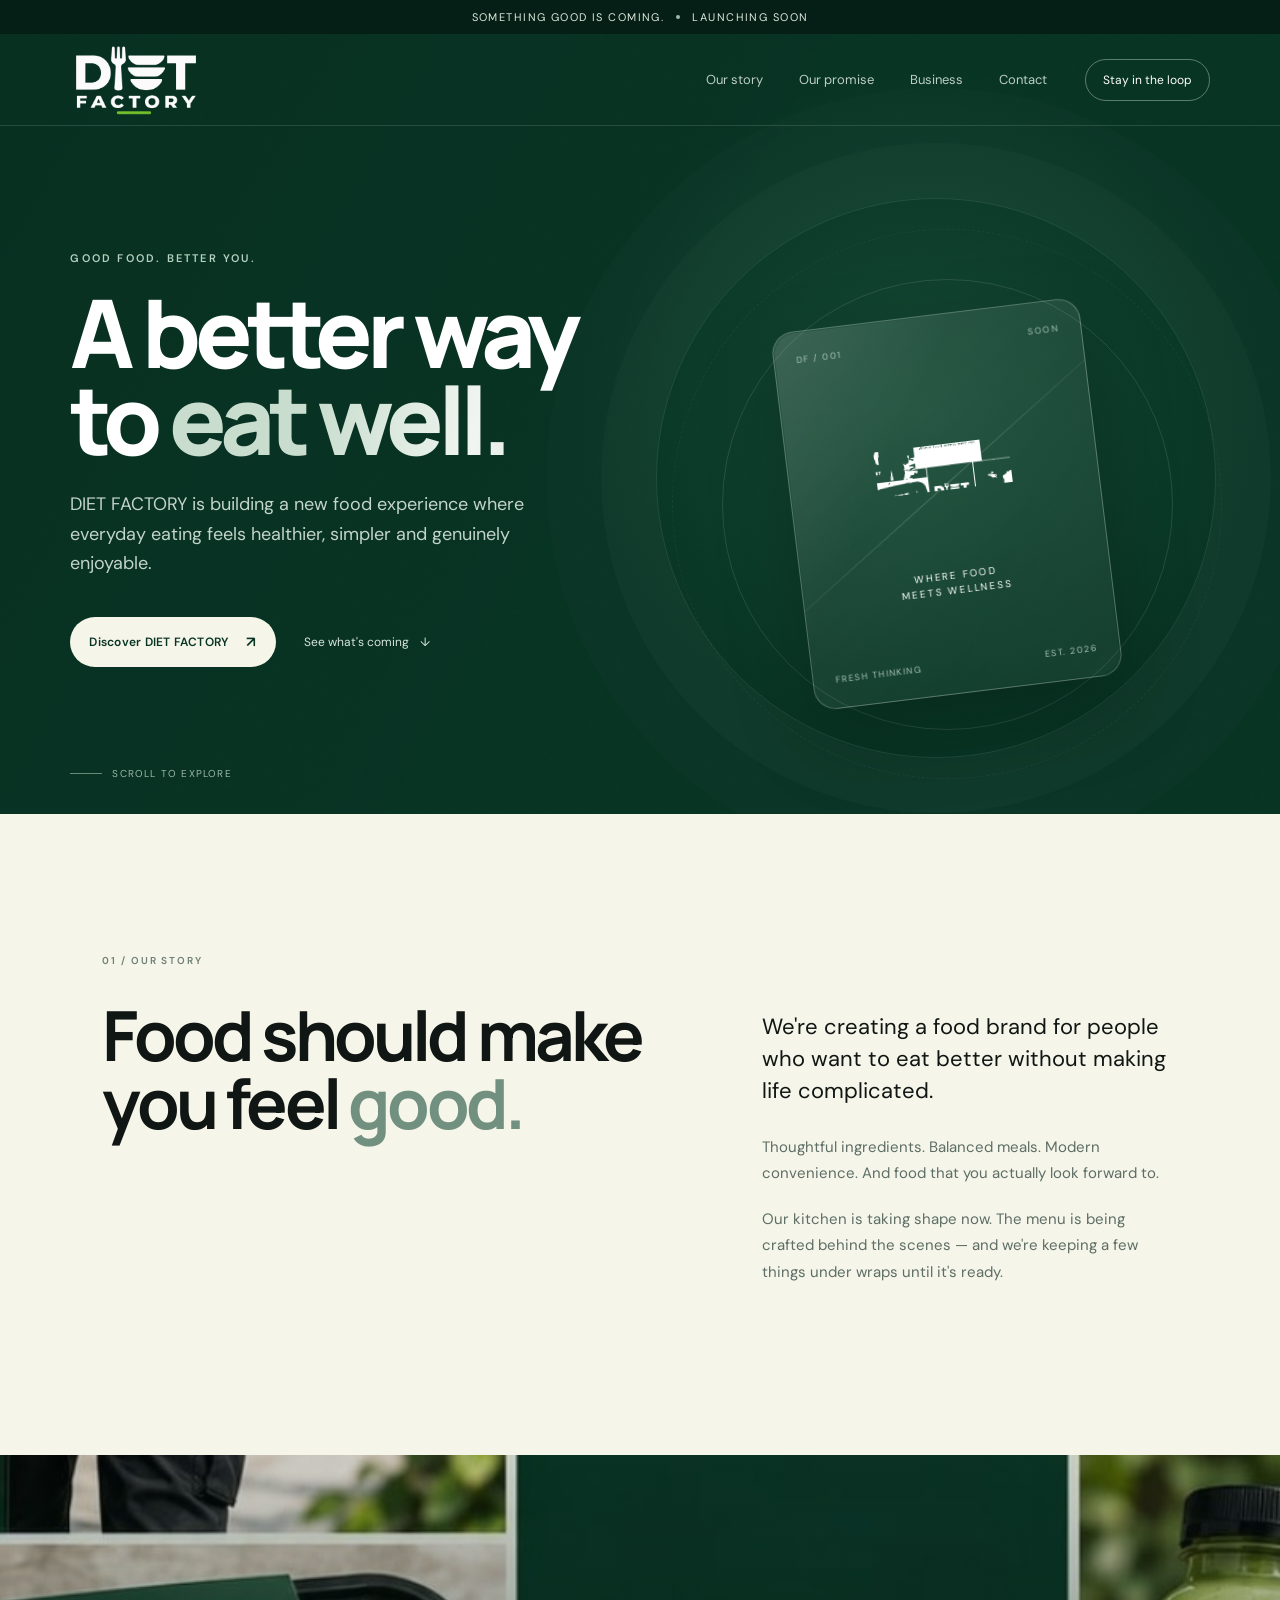
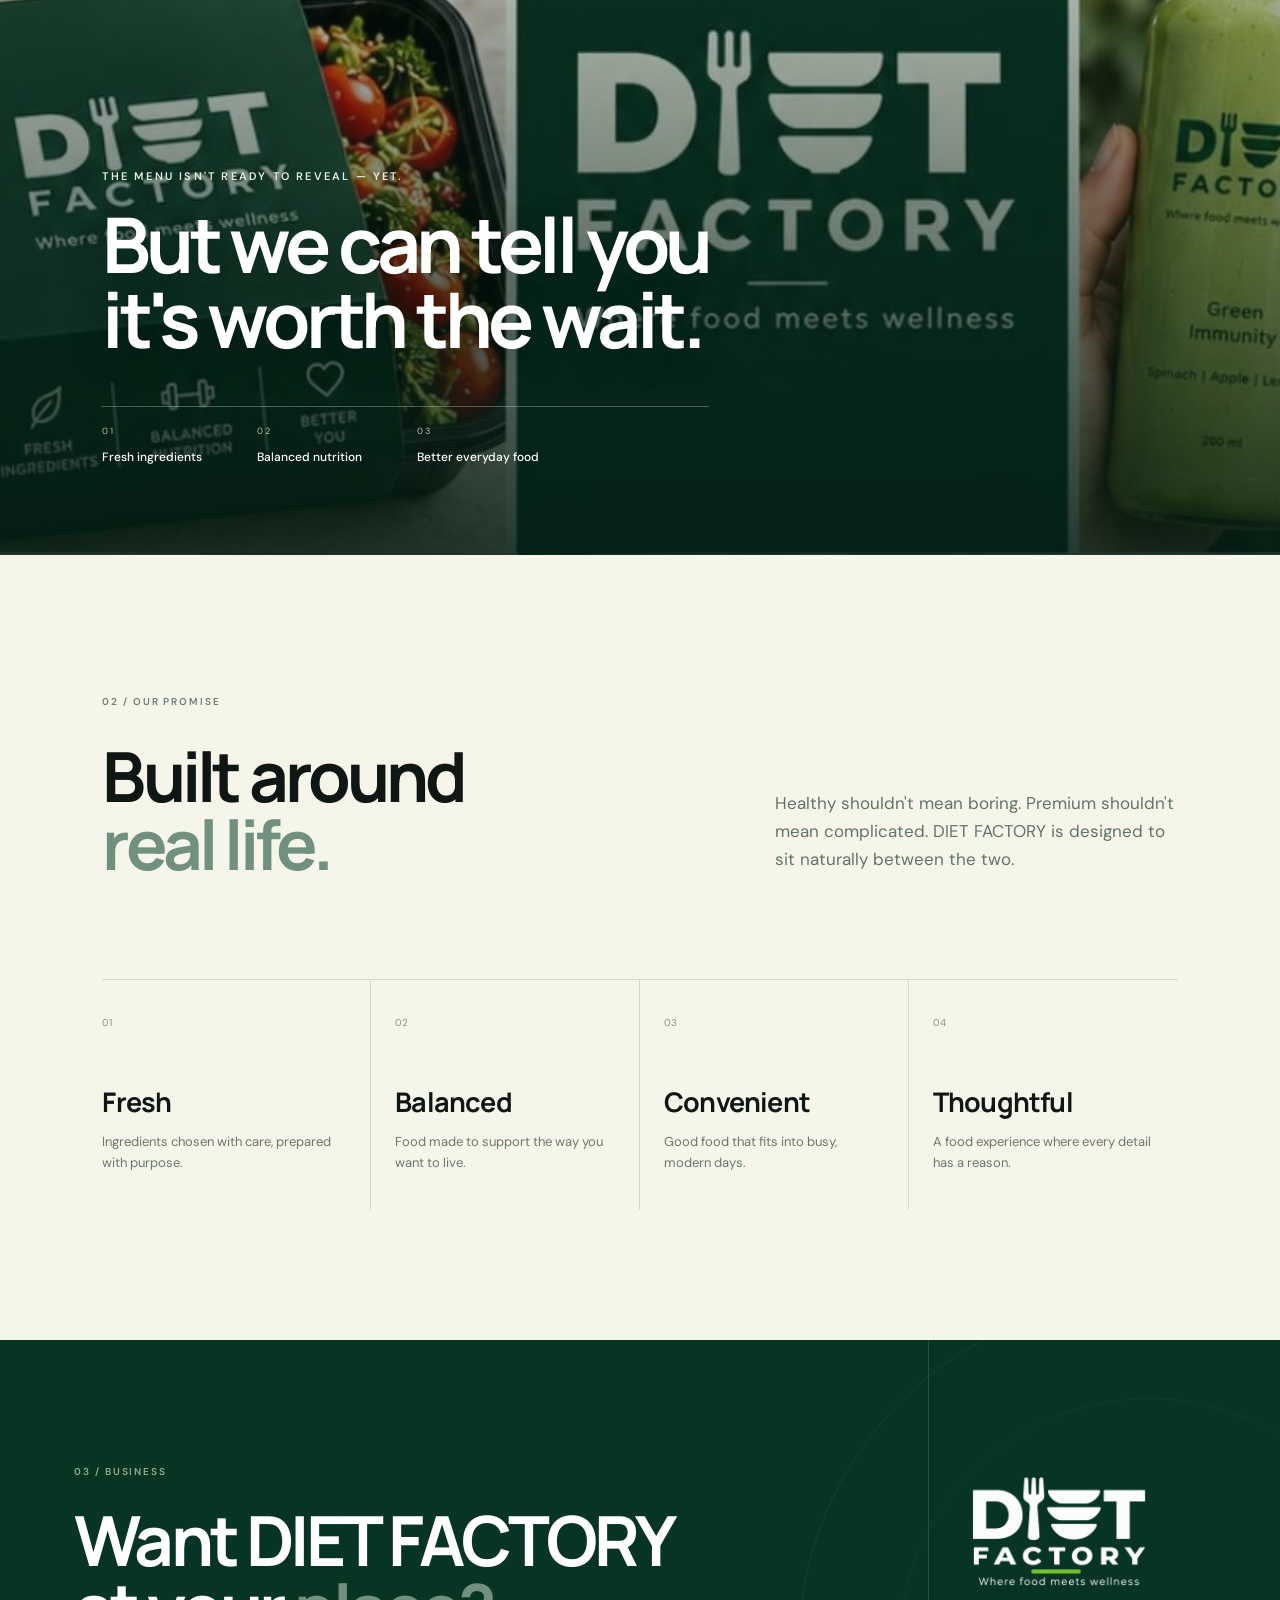
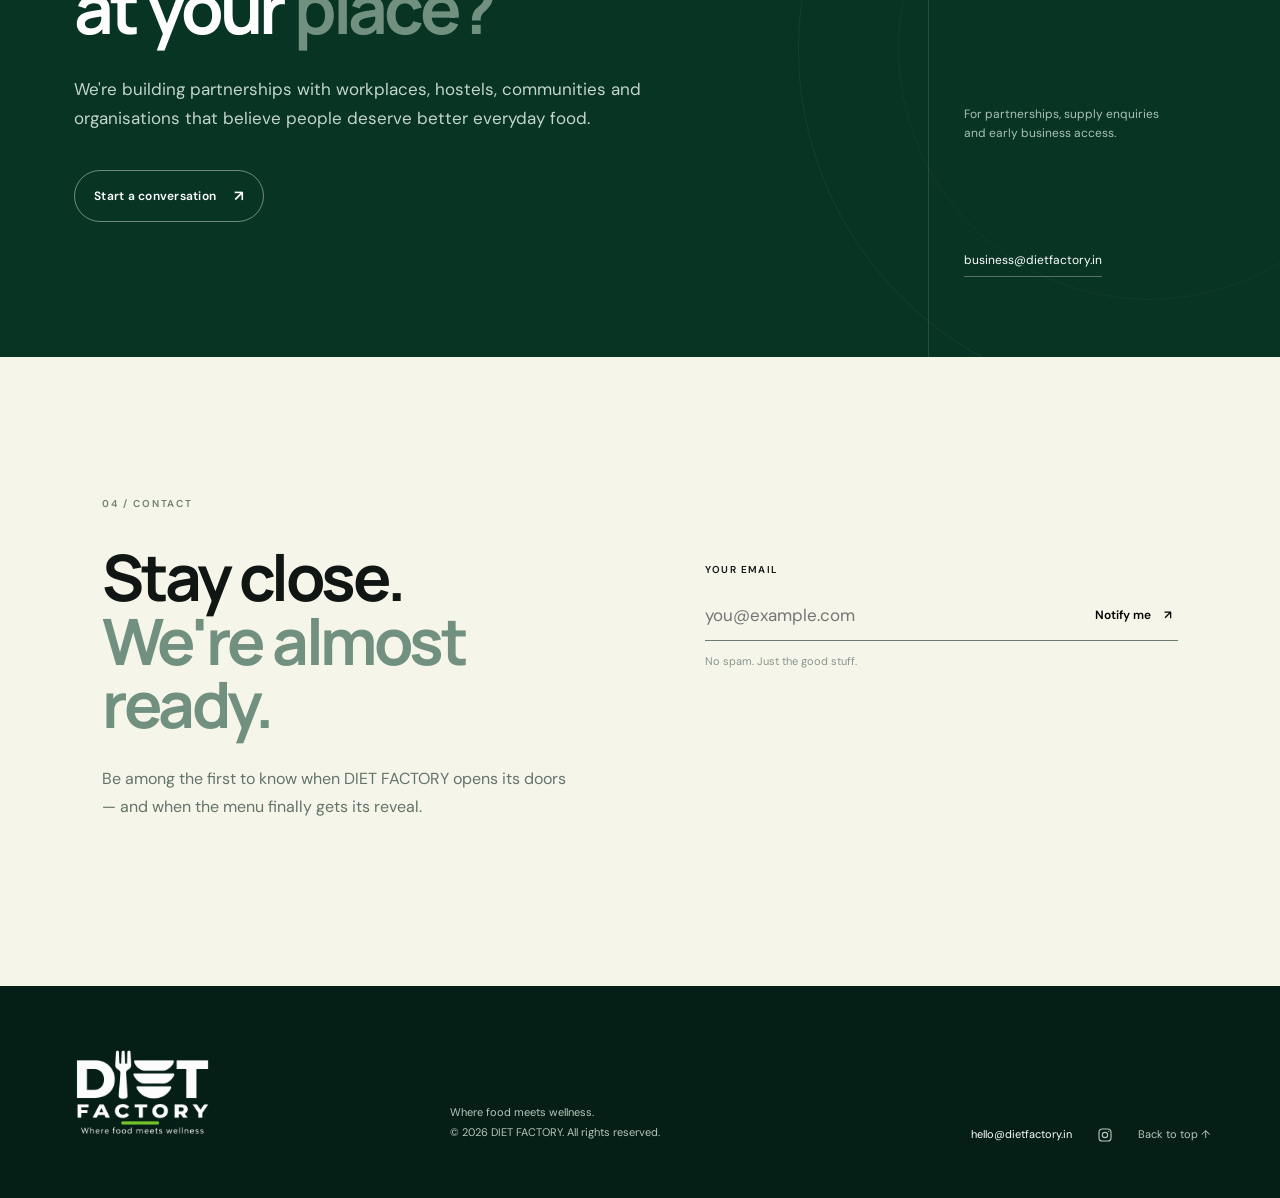
==== index.html @ 0f7ae081 "google form" ====
<!doctype html>
<html lang="en">
<head>
  <meta charset="utf-8">
  <meta name="viewport" content="width=device-width, initial-scale=1">
  <meta name="theme-color" content="#083424">
  <meta name="description" content="DIET FACTORY — Where food meets wellness. A new way to eat well is coming soon.">
  <meta property="og:title" content="DIET FACTORY — Where food meets wellness">
  <meta property="og:description" content="A new way to eat well is coming soon.">
  <meta property="og:type" content="website">
  <meta property="og:image" content="assets/food-editorial.jpg">
  <title>DIET FACTORY — Where food meets wellness</title>
  <link rel="icon" href="assets/favicon.png">
  <link rel="preconnect" href="https://fonts.googleapis.com">
  <link rel="preconnect" href="https://fonts.gstatic.com" crossorigin>
  <link href="https://fonts.googleapis.com/css2?family=DM+Sans:wght@400;500;600&family=Manrope:wght@500;600;700;800&display=swap" rel="stylesheet">
  <link rel="stylesheet" href="style.css">
</head>
<body>
  <div class="announcement">
    <span>Something good is coming.</span>
    <span class="dot"></span>
    <span>Launching soon</span>
  </div>

  <header class="nav">
    <a class="brand" href="#top" aria-label="DIET FACTORY home">
      <img src="assets/logo_without_bg_no_tagline.png" alt="DIET FACTORY">
    </a>
    <nav>
      <a href="#story">Our story</a>
      <a href="#promise">Our promise</a>
      <a href="#business">Business</a>
      <a href="#contact">Contact</a>
    </nav>
    <a class="nav-cta" href="#contact">Stay in the loop</a>
    <button class="menu" aria-label="Open menu"><span></span><span></span></button>
  </header>

  <main id="top">
    <section class="hero">
      <div class="hero-glow"></div>
      <div class="hero-copy">
        <p class="eyebrow">GOOD FOOD. BETTER YOU.</p>
        <h1>A better way<br>to <em>eat well.</em></h1>
        <p class="hero-lead">
          DIET FACTORY is building a new food experience where everyday eating
          feels healthier, simpler and genuinely enjoyable.
        </p>
        <div class="hero-actions">
          <a class="button button-light" href="#story">Discover DIET FACTORY <span>↗</span></a>
          <a class="text-link" href="#coming">See what's coming <span>↓</span></a>
        </div>
      </div>

      <div class="hero-orbit" aria-hidden="true">
        <div class="orbit-ring ring-one"></div>
        <div class="orbit-ring ring-two"></div>
        <div class="hero-card">
          <div class="card-top">
            <span>DF / 001</span>
            <span>SOON</span>
          </div>
          <div class="card-center">
            <img src="assets/icon-white.png" alt="">
            <p>WHERE FOOD<br>MEETS WELLNESS</p>
          </div>
          <div class="card-bottom">
            <span>Fresh thinking</span>
            <span>Est. 2026</span>
          </div>
        </div>
      </div>

      <div class="scroll-cue"><span></span> Scroll to explore</div>
    </section>

    <section class="statement" id="story">
      <div class="section-label">01 / OUR STORY</div>
      <div class="statement-grid">
        <h2>Food should make<br>you feel <span>good.</span></h2>
        <div class="statement-body">
          <p class="big">We're creating a food brand for people who want to eat better without making life complicated.</p>
          <p>Thoughtful ingredients. Balanced meals. Modern convenience. And food that you actually look forward to.</p>
          <p>Our kitchen is taking shape now. The menu is being crafted behind the scenes — and we're keeping a few things under wraps until it's ready.</p>
        </div>
      </div>
    </section>

    <section class="image-break" id="coming">
      <div class="image-overlay"></div>
      <div class="image-content">
        <p class="eyebrow">THE MENU ISN'T READY TO REVEAL — YET.</p>
        <h2>But we can tell you<br>it's worth the wait.</h2>
        <div class="teaser-row">
          <div><span>01</span><b>Fresh ingredients</b></div>
          <div><span>02</span><b>Balanced nutrition</b></div>
          <div><span>03</span><b>Better everyday food</b></div>
        </div>
      </div>
    </section>

    <section class="promise" id="promise">
      <div class="section-label">02 / OUR PROMISE</div>
      <div class="promise-head">
        <h2>Built around<br><span>real life.</span></h2>
        <p>Healthy shouldn't mean boring. Premium shouldn't mean complicated. DIET FACTORY is designed to sit naturally between the two.</p>
      </div>
      <div class="principles">
        <article><span>01</span><h3>Fresh</h3><p>Ingredients chosen with care, prepared with purpose.</p></article>
        <article><span>02</span><h3>Balanced</h3><p>Food made to support the way you want to live.</p></article>
        <article><span>03</span><h3>Convenient</h3><p>Good food that fits into busy, modern days.</p></article>
        <article><span>04</span><h3>Thoughtful</h3><p>A food experience where every detail has a reason.</p></article>
      </div>
    </section>

    <section class="business" id="business">
      <div class="business-panel">
        <div class="section-label">03 / BUSINESS</div>
        <h2>Want DIET FACTORY<br>at your <span>place?</span></h2>
        <p>We're building partnerships with workplaces, hostels, communities and organisations that believe people deserve better everyday food.</p>
        <a class="button button-outline" href="#contact">Start a conversation <span>↗</span></a>
      </div>
      <div class="business-side">
        <div class="mini-logo"><img src="assets/logo_without_bg.png" alt=""></div>
        <p>For partnerships, supply enquiries and early business access.</p>
        <a href="mailto:business@dietfactory.in">business@dietfactory.in</a>
      </div>
    </section>

    <section class="contact" id="contact">
      <div class="section-label">04 / CONTACT</div>
      <div class="contact-grid">
        <div>
          <h2>Stay close.<br><span>We're almost ready.</span></h2>
          <p>Be among the first to know when DIET FACTORY opens its doors — and when the menu finally gets its reveal.</p>
        </div>
        <form action="https://docs.google.com/forms/d/e/1FAIpQLScqzjnm4h6labfDkpJNOy49bYv72Jk93PDSDZvoWCPJIKFCkQ/formResponse" method="post" target="google-form-response" onsubmit="return signup(event)">
          <label for="email">Your email</label>
          <div class="input-row">
            <input id="email" type="email" placeholder="you@example.com" required>
            <button type="submit">Notify me <span>↗</span></button>
          </div>
          <input type="hidden" id="google-email" name="entry.1045781291">
          <small id="form-note">No spam. Just the good stuff.</small>
        </form>
        <iframe name="google-form-response" title="Google Form submission" hidden></iframe>
      </div>
    </section>
  </main>

  <footer>
    <div class="footer-brand"><img src="assets/logo_without_bg.png" alt="DIET FACTORY"></div>
    <div class="footer-mid">
      <p>Where food meets wellness.</p>
      <p>© 2026 DIET FACTORY. All rights reserved.</p>
    </div>
    <div class="footer-links">
      <a href="mailto:hello@dietfactory.in">hello@dietfactory.in</a>
      <a class="instagram-link" href="https://www.instagram.com/dietfactory.in/" target="_blank" rel="noopener noreferrer" aria-label="DIET FACTORY on Instagram" title="DIET FACTORY on Instagram">
        <svg viewBox="0 0 24 24" aria-hidden="true" focusable="false">
          <rect x="3" y="3" width="18" height="18" rx="5"></rect>
          <circle cx="12" cy="12" r="4"></circle>
          <circle cx="17.5" cy="6.5" r="1" fill="currentColor" stroke="none"></circle>
        </svg>
      </a>
      <a href="#top">Back to top ↑</a>
    </div>
  </footer>

<script>
document.addEventListener("DOMContentLoaded", () => {

  /* =======================================================
     REDUCED MOTION
  ======================================================= */

  const prefersReducedMotion =
    window.matchMedia("(prefers-reduced-motion: reduce)").matches;


  /* =======================================================
     NAVIGATION — SCROLL STATE
  ======================================================= */

  const nav = document.querySelector(".nav");

  function updateNav() {
    if (window.scrollY > 35) {
      nav.classList.add("scrolled");
    } else {
      nav.classList.remove("scrolled");
    }
  }

  updateNav();

  window.addEventListener(
    "scroll",
    updateNav,
    { passive: true }
  );


  /* =======================================================
     MOBILE MENU
  ======================================================= */

  const menu = document.querySelector(".menu");

  if (menu) {
    menu.addEventListener("click", () => {
      nav.classList.toggle("open");
    });
  }

  document.querySelectorAll(".nav a").forEach(link => {
    link.addEventListener("click", () => {
      nav.classList.remove("open");
    });
  });


  /* =======================================================
     SCROLL REVEAL
  ======================================================= */

  const revealTargets = [
    ".section-label",
    ".statement h2",
    ".statement-body",
    ".image-content .eyebrow",
    ".image-content h2",
    ".teaser-row",
    ".promise-head",
    ".principles article",
    ".business-panel",
    ".business-side",
    ".contact-grid"
  ];

  revealTargets.forEach(selector => {
    document.querySelectorAll(selector).forEach((element, index) => {

      element.classList.add("reveal");

      /*
        Small stagger without becoming overly animated.
      */
      const delay =
        Math.min(index * 70, 350);

      element.style.transitionDelay = `${delay}ms`;
    });
  });


  const revealObserver = new IntersectionObserver(
    entries => {

      entries.forEach(entry => {

        if (entry.isIntersecting) {

          entry.target.classList.add("is-visible");

          revealObserver.unobserve(entry.target);

        }

      });

    },
    {
      threshold: 0.14,
      rootMargin: "0px 0px -60px 0px"
    }
  );


  document
    .querySelectorAll(".reveal")
    .forEach(element => {
      revealObserver.observe(element);
    });


  /* =======================================================
     FOOD IMAGE PARALLAX
  ======================================================= */

  const foodSection =
    document.querySelector(".image-break");

  if (
    foodSection &&
    !prefersReducedMotion
  ) {

    let ticking = false;

    function updateFoodParallax() {

      const rect =
        foodSection.getBoundingClientRect();

      const viewport =
        window.innerHeight;

      /*
        Only calculate while section is near viewport.
      */

      if (
        rect.bottom > 0 &&
        rect.top < viewport
      ) {

        const progress =
          (viewport - rect.top) /
          (viewport + rect.height);

        const movement =
          (progress - .5) * 45;

        foodSection.style.setProperty(
          "--food-shift",
          `${movement}px`
        );

      }

      ticking = false;
    }

    window.addEventListener(
      "scroll",
      () => {

        if (!ticking) {

          requestAnimationFrame(
            updateFoodParallax
          );

          ticking = true;
        }

      },
      { passive: true }
    );

  }


  /* =======================================================
     HERO MICRO PARALLAX
  ======================================================= */

  const heroOrbit =
    document.querySelector(".hero-orbit");

  if (
    heroOrbit &&
    !prefersReducedMotion &&
    window.innerWidth > 900
  ) {

    window.addEventListener(
      "mousemove",
      event => {

        const x =
          (event.clientX / window.innerWidth - .5);

        const y =
          (event.clientY / window.innerHeight - .5);

        heroOrbit.style.transform =
          `translate3d(${x * 12}px, ${y * 10}px, 0)`;

      }
    );

  }


  /* =======================================================
     MAGNETIC BUTTON MICRO INTERACTION
  ======================================================= */

  if (
    !prefersReducedMotion &&
    window.innerWidth > 900
  ) {

    document
      .querySelectorAll(".button")
      .forEach(button => {

        button.addEventListener(
          "mousemove",
          event => {

            const rect =
              button.getBoundingClientRect();

            const x =
              event.clientX -
              rect.left -
              rect.width / 2;

            const y =
              event.clientY -
              rect.top -
              rect.height / 2;

            button.style.transform =
              `translate(${x * .08}px, ${y * .08}px)`;

          }
        );

        button.addEventListener(
          "mouseleave",
          () => {

            button.style.transform =
              "";

          }
        );

      });

  }


  /* =======================================================
     EMAIL SIGNUP
  ======================================================= */

  window.signup = function(e) {

    e.preventDefault();

    const form =
      e.target;

    const email =
      document.getElementById("email");

    const googleEmail =
      document.getElementById("google-email");

    const note =
      document.getElementById("form-note");

    googleEmail.value =
      email.value;

    form.submit();

    note.textContent =
      "You're on the list. We'll be in touch when the time is right.";

    note.classList.add("success");

    setTimeout(() => form.reset(), 500);

    return false;
  };


});
</script>
</body>
</html>
---- style.css ----
:root{
  --green:#083424;
  --green2:#0e4935;
  --cream:#f5f6e9;
  --ink:#101614;
  --muted:#718078;
  --line:rgba(8,52,36,.14);
  --white:#fff;
}
*{box-sizing:border-box}
html{scroll-behavior:smooth}
body{margin:0;background:var(--cream);color:var(--ink);font-family:"DM Sans",sans-serif;overflow-x:hidden}
a{color:inherit;text-decoration:none}
.announcement{height:34px;background:#061f16;color:#dce9df;display:flex;align-items:center;justify-content:center;gap:12px;font-size:11px;letter-spacing:.13em;text-transform:uppercase}
.dot{width:4px;height:4px;border-radius:50%;background:#9fb9aa}
.nav{position:absolute;z-index:10;top:34px;left:0;width:100%;height:92px;display:flex;align-items:center;padding:0 5.5%;color:#fff;border-bottom:1px solid rgba(255,255,255,.13)}
.brand{display:flex;align-items:center;min-height:44px}
.brand img{width:132px;height:auto;display:block}
.nav nav{display:flex;gap:36px;margin-left:auto;margin-right:38px;font-size:13px;color:#dce8e0}
.nav nav a{opacity:.86;transition:.2s}
.nav nav a:hover{opacity:1}
.nav-cta{border:1px solid rgba(255,255,255,.35);border-radius:99px;padding:12px 17px;font-size:12px}
.menu{display:none;background:none;border:0}
.hero{position:relative;min-height:780px;background:var(--green);color:#fff;display:flex;align-items:center;padding:150px 5.5% 80px;overflow:hidden}
.hero:before{content:"";position:absolute;inset:0;background:radial-gradient(circle at 72% 48%,rgba(45,115,82,.34),transparent 34%),linear-gradient(120deg,rgba(0,0,0,.08),transparent 55%)}
.hero-glow{position:absolute;width:560px;height:560px;border:1px solid rgba(218,239,224,.11);border-radius:50%;right:5%;top:21%;box-shadow:0 0 0 55px rgba(255,255,255,.018),0 0 0 110px rgba(255,255,255,.012)}
.hero-copy{position:relative;z-index:2;max-width:670px}
.eyebrow{font-size:11px;letter-spacing:.2em;text-transform:uppercase;font-weight:600;color:#b7d2c0;margin:0 0 23px}
.hero h1{font-family:Manrope,sans-serif;font-size:clamp(58px,7.4vw,108px);line-height:.92;letter-spacing:-.065em;margin:0 0 28px;font-weight:800}
.hero h1 em{font-style:normal;color:#c8ddce}
.hero-lead{font-size:18px;line-height:1.65;color:#c3d4ca;max-width:520px}
.hero-actions{display:flex;align-items:center;gap:28px;margin-top:38px}
.button{display:inline-flex;align-items:center;gap:18px;padding:15px 19px;border-radius:99px;font-size:12px;font-weight:600;letter-spacing:.02em}
.button-light{background:var(--cream);color:var(--green)}
.button-outline{border:1px solid rgba(255,255,255,.42);color:#fff}
.button span{font-size:15px}
.text-link{font-size:12px;color:#d8e5dc}.text-link span{margin-left:8px}
.hero-orbit{position:absolute;right:4.5%;top:25%;width:min(43vw,620px);aspect-ratio:1;display:grid;place-items:center}
.orbit-ring{position:absolute;border:1px solid rgba(255,255,255,.11);border-radius:50%}
.ring-one{width:82%;height:82%}.ring-two{width:100%;height:100%;border-style:dashed;opacity:.45}
.hero-card{width:310px;height:380px;border:1px solid rgba(255,255,255,.26);border-radius:22px;background:linear-gradient(145deg,rgba(255,255,255,.11),rgba(255,255,255,.025));backdrop-filter:blur(15px);padding:22px;display:flex;flex-direction:column;justify-content:space-between;box-shadow:0 30px 80px rgba(0,0,0,.22);transform:rotate(-7deg)}
.card-top,.card-bottom{display:flex;justify-content:space-between;font-size:9px;letter-spacing:.16em;text-transform:uppercase;color:#a8c3b2}
.card-center{text-align:center}.card-center img{width:135px;height:135px;object-fit:contain;margin-bottom:18px}.card-center p{font-size:10px;line-height:1.55;letter-spacing:.18em;color:#fff}
.scroll-cue{position:absolute;bottom:34px;left:5.5%;font-size:10px;letter-spacing:.12em;text-transform:uppercase;color:#9eb8a9;display:flex;align-items:center;gap:10px}.scroll-cue span{width:32px;height:1px;background:#668a75}
.section-label{font-size:10px;letter-spacing:.19em;text-transform:uppercase;color:#6d7f75;font-weight:600}
.statement{padding:140px 8% 150px}
.statement-grid{display:grid;grid-template-columns:1.15fr .85fr;gap:9%;margin-top:34px}
.statement h2,.promise h2,.business h2,.contact h2{font-family:Manrope,sans-serif;font-size:clamp(44px,5.4vw,76px);line-height:.99;letter-spacing:-.055em;margin:0;font-weight:700}
.statement h2 span,.promise h2 span,.business h2 span,.contact h2 span{color:#729080}
.statement-body{max-width:520px;padding-top:10px}.statement-body p{font-size:15px;line-height:1.75;color:#5e6d65;margin:0 0 20px}.statement-body .big{font-size:22px;line-height:1.45;color:var(--ink);margin-bottom:27px}
.image-break {
  height: 700px;
  background-image: url("assets/food-editorial.jpg");
  background-size: cover;
  background-position: center;
  position: relative;
  color: #fff;
  display: flex;
  align-items: flex-end;
  padding: 7% 8%;
  overflow: hidden;
  isolation: isolate;
}
.image-overlay{position:absolute;inset:0;background:linear-gradient(180deg,rgba(5,30,20,.18),rgba(5,30,20,.88))}
.image-content{position:relative;z-index:2;max-width:850px}.image-content h2{font-family:Manrope;font-size:clamp(46px,6vw,84px);line-height:.98;letter-spacing:-.055em;margin:0 0 50px}.image-content .eyebrow{color:#e2ede5}
.teaser-row{display:flex;gap:55px;border-top:1px solid rgba(255,255,255,.28);padding-top:18px}.teaser-row div{display:flex;flex-direction:column;gap:12px}.teaser-row span{font-size:9px;letter-spacing:.15em;color:#aac1b2}.teaser-row b{font-size:12px;font-weight:500}
.promise{padding:140px 8% 130px}.promise-head{display:grid;grid-template-columns:1fr .7fr;gap:9%;align-items:end;margin-top:34px}.promise-head p{font-size:17px;line-height:1.65;color:#63736a;margin:0 0 6px}
.principles{display:grid;grid-template-columns:repeat(4,1fr);gap:0;border-top:1px solid var(--line);margin-top:100px}.principles article{padding:30px 24px 20px 0;border-right:1px solid var(--line);min-height:230px}.principles article:not(:first-child){padding-left:24px}.principles article:last-child{border-right:0}.principles span{font-size:10px;color:#83938b}.principles h3{font-family:Manrope;font-size:27px;margin:52px 0 12px;letter-spacing:-.03em}.principles p{font-size:13px;line-height:1.6;color:#69776f;margin:0;max-width:230px}
.business{display:grid;grid-template-columns:1.45fr .55fr;background:var(--green);color:#fff}.business-panel{padding:125px 8% 135px}.business-panel .section-label{color:#8fac9b}.business h2{margin:28px 0 32px}.business-panel>p{max-width:600px;font-size:17px;line-height:1.7;color:#c4d5cb;margin-bottom:38px}.business-side{border-left:1px solid rgba(255,255,255,.12);padding:125px 10% 80px;display:flex;flex-direction:column;justify-content:space-between}.mini-logo img{width:190px}.business-side p{color:#a9c1b2;font-size:12px;line-height:1.6;max-width:210px}.business-side a{font-size:12px;color:#fff;border-bottom:1px solid rgba(255,255,255,.3);padding-bottom:8px;width:max-content}
.contact{padding:140px 8% 150px}.contact-grid{display:grid;grid-template-columns:1fr 1fr;gap:12%;margin-top:35px}.contact h2{font-size:clamp(44px,5vw,72px)}.contact p{color:#64736b;line-height:1.7;max-width:480px;margin-top:30px}.contact form{padding-top:18px}.contact label{display:block;font-size:10px;letter-spacing:.14em;text-transform:uppercase;font-weight:600;margin-bottom:14px}.input-row{display:flex;border-bottom:1px solid #6c7b73}.input-row input{border:0;background:transparent;outline:0;font:inherit;font-size:17px;padding:14px 0;flex:1;color:var(--ink)}.input-row button{border:0;background:none;font:inherit;font-size:12px;font-weight:600;cursor:pointer}.input-row button span{margin-left:10px}.contact small{display:block;margin-top:13px;font-size:11px;color:#89958f}.contact small.success{color:var(--green)}
footer{background:#061f16;color:#b4c8bb;padding:55px 5.5%;display:grid;grid-template-columns:1fr 1fr 1fr;align-items:end}.footer-brand img{width:145px}.footer-mid{font-size:11px;line-height:1.8}.footer-mid p{margin:0}.footer-links{display:flex;justify-content:flex-end;gap:25px;font-size:11px}.footer-links a:first-child{color:#fff}.instagram-link{display:flex;align-items:center}.instagram-link svg{width:16px;height:16px;display:block;fill:none;stroke:currentColor;stroke-width:1.7}
@media(max-width:900px){
 .nav{height:76px;padding:0 6%}.brand img{width:108px}.nav nav,.nav-cta{display:none}.menu{display:flex;margin-left:auto;flex-direction:column;gap:5px;padding:10px}.menu span{display:block;width:24px;height:1px;background:#fff}.nav.open nav{display:flex;position:absolute;top:76px;left:0;width:100%;background:var(--green);padding:20px 6%;flex-direction:column;gap:20px;margin:0}.hero{min-height:820px;padding:140px 7% 80px}.hero-copy{max-width:100%}.hero-orbit{right:-22%;top:49%;width:72vw;opacity:.72}.hero-card{width:250px;height:310px}.scroll-cue{left:7%}.statement,.promise,.contact{padding:100px 7%}.statement-grid,.promise-head,.contact-grid{grid-template-columns:1fr;gap:45px}.principles{grid-template-columns:1fr 1fr;margin-top:65px}.principles article:nth-child(2){border-right:0}.principles article:nth-child(3){padding-left:0;border-top:1px solid var(--line)}.principles article:nth-child(4){border-top:1px solid var(--line)}.image-break{height:620px;padding:9% 7%}.teaser-row{gap:20px;flex-wrap:wrap}.business{grid-template-columns:1fr}.business-panel{padding:100px 7%}.business-side{border-left:0;border-top:1px solid rgba(255,255,255,.12);padding:55px 7% 70px;gap:40px}.contact form{padding-top:0}footer{grid-template-columns:1fr;gap:30px;padding:45px 7%}.footer-links{justify-content:flex-start}}
@media(max-width:520px){
 .announcement{font-size:9px}.hero{min-height:760px}.hero h1{font-size:57px}.hero-lead{font-size:15px}.hero-actions{align-items:flex-start;flex-direction:column;gap:20px}.hero-orbit{top:57%;right:-28%;opacity:.45}.hero-card{transform:rotate(-7deg) scale(.82)}.principles{grid-template-columns:1fr}.principles article,.principles article:not(:first-child){padding-left:0;border-right:0;border-top:1px solid var(--line)}.principles article:first-child{border-top:0}.image-content h2{font-size:47px}.teaser-row{display:grid;grid-template-columns:1fr 1fr}.statement h2,.promise h2,.business h2,.contact h2{font-size:48px}}

 /* =========================================================
   DIET FACTORY — PREMIUM MOTION SYSTEM
   Quiet / Cinematic / Editorial
========================================================= */

/* ---------------------------------------------------------
   GLOBAL
--------------------------------------------------------- */

html {
  scroll-behavior: smooth;
}

body {
  --ease-premium: cubic-bezier(.16, 1, .3, 1);
}

/* Subtle luxury grain */
body::after {
  content: "";
  position: fixed;
  inset: 0;
  pointer-events: none;
  z-index: 9999;
  opacity: .025;
  background-image:
    url("data:image/svg+xml,%3Csvg viewBox='0 0 180 180' xmlns='http://www.w3.org/2000/svg'%3E%3Cfilter id='n'%3E%3CfeTurbulence type='fractalNoise' baseFrequency='.9' numOctaves='4' stitchTiles='stitch'/%3E%3C/filter%3E%3Crect width='100%25' height='100%25' filter='url(%23n)' opacity='.8'/%3E%3C/svg%3E");
  mix-blend-mode: soft-light;
}

/* ---------------------------------------------------------
   ANNOUNCEMENT
--------------------------------------------------------- */

.announcement {
  position: relative;
  overflow: hidden;
}

.announcement::after {
  content: "";
  position: absolute;
  top: 0;
  left: -20%;
  width: 20%;
  height: 100%;
  background: linear-gradient(
    90deg,
    transparent,
    rgba(255,255,255,.10),
    transparent
  );
  transform: skewX(-20deg);
  animation: announcementSweep 7s ease-in-out infinite;
}

@keyframes announcementSweep {
  0% {
    left: -25%;
  }

  35%,
  100% {
    left: 125%;
  }
}

.dot {
  animation: softPulse 2.8s ease-in-out infinite;
}

@keyframes softPulse {
  0%, 100% {
    transform: scale(1);
    opacity: .5;
  }

  50% {
    transform: scale(1.7);
    opacity: 1;
  }
}


/* ---------------------------------------------------------
   NAVIGATION
--------------------------------------------------------- */

.nav {
  transition:
    background .5s ease,
    backdrop-filter .5s ease,
    border-color .5s ease,
    height .5s var(--ease-premium);
}

.nav.scrolled {
  height: 76px;
  background: rgba(6,31,22,.72);
  backdrop-filter: blur(18px);
  border-bottom-color: rgba(255,255,255,.08);
}

.brand img {
  transition:
    transform .6s var(--ease-premium),
    opacity .3s ease;
}

.brand:hover img {
  transform: translateY(-2px);
}

.nav nav a {
  position: relative;
}

.nav nav a::after {
  content: "";
  position: absolute;
  left: 0;
  bottom: -7px;
  width: 0;
  height: 1px;
  background: #dce8e0;
  transition: width .45s var(--ease-premium);
}

.nav nav a:hover::after {
  width: 100%;
}

.nav-cta {
  transition:
    background .35s ease,
    color .35s ease,
    border-color .35s ease,
    transform .35s var(--ease-premium);
}

.nav-cta:hover {
  background: var(--cream);
  color: var(--green);
  border-color: var(--cream);
  transform: translateY(-2px);
}


/* ---------------------------------------------------------
   HERO — CINEMATIC LIGHT
--------------------------------------------------------- */

.hero {
  isolation: isolate;
}

.hero::before {
  animation: heroAtmosphere 14s ease-in-out infinite alternate;
}

@keyframes heroAtmosphere {
  0% {
    transform: scale(1);
    opacity: .75;
  }

  100% {
    transform: scale(1.08);
    opacity: 1;
  }
}

.hero-glow {
  animation:
    heroGlowFloat 12s ease-in-out infinite,
    heroGlowPulse 8s ease-in-out infinite;
}

@keyframes heroGlowFloat {
  0%, 100% {
    transform: translate3d(0,0,0) rotate(0deg);
  }

  50% {
    transform: translate3d(-18px,12px,0) rotate(4deg);
  }
}

@keyframes heroGlowPulse {
  0%, 100% {
    opacity: .55;
  }

  50% {
    opacity: .9;
  }
}


/* ---------------------------------------------------------
   HERO TEXT REVEAL
--------------------------------------------------------- */

.hero-copy > * {
  opacity: 0;
  transform: translateY(28px);
  animation: heroReveal 1s var(--ease-premium) forwards;
}

.hero-copy .eyebrow {
  animation-delay: .15s;
}

.hero-copy h1 {
  animation-delay: .28s;
}

.hero-copy .hero-lead {
  animation-delay: .42s;
}

.hero-copy .hero-actions {
  animation-delay: .58s;
}

@keyframes heroReveal {
  to {
    opacity: 1;
    transform: translateY(0);
  }
}


/* ---------------------------------------------------------
   HERO HEADING SHIMMER
--------------------------------------------------------- */

.hero h1 em {
  background:
    linear-gradient(
      100deg,
      #c8ddce 20%,
      #f0f5ef 42%,
      #c8ddce 62%
    );
  background-size: 220% auto;
  -webkit-background-clip: text;
  background-clip: text;
  color: transparent;
  animation: textShimmer 8s ease-in-out infinite;
}

@keyframes textShimmer {
  0%,
  100% {
    background-position: 0% center;
  }

  50% {
    background-position: 100% center;
  }
}


/* ---------------------------------------------------------
   HERO ORBIT
--------------------------------------------------------- */

.hero-orbit {
  perspective: 1200px;
  animation: orbitEntrance 1.5s var(--ease-premium) .25s both;
}

@keyframes orbitEntrance {
  from {
    opacity: 0;
    transform: scale(.86) translateX(60px);
  }

  to {
    opacity: 1;
    transform: scale(1) translateX(0);
  }
}

.ring-one {
  animation:
    ringBreath 8s ease-in-out infinite,
    ringRotate 40s linear infinite;
}

.ring-two {
  animation: ringRotateReverse 55s linear infinite;
}

@keyframes ringBreath {
  0%, 100% {
    transform: scale(1);
    opacity: .65;
  }

  50% {
    transform: scale(1.025);
    opacity: 1;
  }
}

@keyframes ringRotate {
  from {
    transform: rotate(0deg);
  }

  to {
    transform: rotate(360deg);
  }
}

@keyframes ringRotateReverse {
  from {
    transform: rotate(360deg);
  }

  to {
    transform: rotate(0deg);
  }
}


/* ---------------------------------------------------------
   HERO CARD — FLOATING OBJECT
--------------------------------------------------------- */

.hero-card {
  transform-origin: center center;

  animation:
    cardFloat 7s ease-in-out infinite,
    cardTilt 11s ease-in-out infinite;
}

@keyframes cardFloat {
  0%, 100% {
    margin-top: 0;
  }

  50% {
    margin-top: -16px;
  }
}

@keyframes cardTilt {
  0%, 100% {
    transform: rotate(-7deg) translateX(0);
  }

  50% {
    transform: rotate(-4deg) translateX(7px);
  }
}

.hero-card::before {
  content: "";
  position: absolute;
  inset: 1px;
  border-radius: 21px;
  pointer-events: none;
  background:
    linear-gradient(
      120deg,
      rgba(255,255,255,.13),
      transparent 35%,
      transparent 65%,
      rgba(255,255,255,.04)
    );
  opacity: .7;
}

.hero-card {
  position: relative;
  overflow: hidden;
}

.hero-card::after {
  content: "";
  position: absolute;
  width: 180%;
  height: 1px;
  left: -40%;
  top: 45%;
  background: linear-gradient(
    90deg,
    transparent,
    rgba(255,255,255,.20),
    transparent
  );
  transform: rotate(-35deg);
  animation: cardLightSweep 8s ease-in-out infinite;
}

@keyframes cardLightSweep {
  0% {
    transform: translateY(160px) rotate(-35deg);
    opacity: 0;
  }

  20% {
    opacity: .8;
  }

  45% {
    transform: translateY(-220px) rotate(-35deg);
    opacity: 0;
  }

  100% {
    transform: translateY(-220px) rotate(-35deg);
    opacity: 0;
  }
}

.card-center img {
  animation: iconFloat 5s ease-in-out infinite;
}

@keyframes iconFloat {
  0%, 100% {
    transform: translateY(0) scale(1);
  }

  50% {
    transform: translateY(-8px) scale(1.025);
  }
}


/* ---------------------------------------------------------
   BUTTONS
--------------------------------------------------------- */

.button {
  position: relative;
  overflow: hidden;
  transition:
    transform .45s var(--ease-premium),
    box-shadow .45s ease;
}

.button::before {
  content: "";
  position: absolute;
  inset: 0;
  transform: translateX(-110%);
  background: linear-gradient(
    100deg,
    transparent,
    rgba(255,255,255,.45),
    transparent
  );
  transition: transform .7s var(--ease-premium);
}

.button:hover::before {
  transform: translateX(110%);
}

.button:hover {
  transform: translateY(-3px);
  box-shadow: 0 14px 35px rgba(0,0,0,.12);
}

.button span {
  transition: transform .4s var(--ease-premium);
}

.button:hover span {
  transform: translate(3px,-3px);
}


/* ---------------------------------------------------------
   SCROLL CUE
--------------------------------------------------------- */

.scroll-cue span {
  position: relative;
  overflow: hidden;
}

.scroll-cue span::after {
  content: "";
  position: absolute;
  left: -100%;
  width: 100%;
  height: 100%;
  background: #b7d2c0;
  animation: scrollLine 2.5s ease-in-out infinite;
}

@keyframes scrollLine {
  0% {
    left: -100%;
  }

  50% {
    left: 100%;
  }

  100% {
    left: 100%;
  }
}


/* ---------------------------------------------------------
   SCROLL REVEAL
--------------------------------------------------------- */

.reveal {
  opacity: 0;
  transform: translateY(45px);
  transition:
    opacity 1s ease,
    transform 1.1s var(--ease-premium);
}

.reveal.is-visible {
  opacity: 1;
  transform: translateY(0);
}

.reveal-left {
  opacity: 0;
  transform: translateX(-45px);
  transition:
    opacity 1s ease,
    transform 1.1s var(--ease-premium);
}

.reveal-left.is-visible {
  opacity: 1;
  transform: translateX(0);
}

.reveal-right {
  opacity: 0;
  transform: translateX(45px);
  transition:
    opacity 1s ease,
    transform 1.1s var(--ease-premium);
}

.reveal-right.is-visible {
  opacity: 1;
  transform: translateX(0);
}


/* ---------------------------------------------------------
   STORY SECTION
--------------------------------------------------------- */

.statement h2 span,
.promise h2 span,
.business h2 span,
.contact h2 span {
  display: inline-block;
  transition:
    transform .7s var(--ease-premium),
    color .5s ease;
}

.statement:hover h2 span,
.promise:hover h2 span {
  transform: translateX(8px);
}


/* ---------------------------------------------------------
   FOOD IMAGE — VERY SLOW CINEMATIC MOVEMENT
--------------------------------------------------------- */

.image-break {
  overflow: hidden;
}

.image-break::before {
  content: "";
  position: absolute;
  inset: -5%;
  background-image: inherit;
  background-size: cover;
  background-position: center;
  animation: foodCinematicZoom 18s ease-in-out infinite alternate;
  z-index: 0;
}

@keyframes foodCinematicZoom {
  0% {
    transform: scale(1);
  }

  100% {
    transform: scale(1.08);
  }
}

.image-overlay {
  z-index: 1;
  transition: opacity 1s ease;
}

.image-content {
  z-index: 2;
}

.image-content h2 {
  text-shadow: 0 10px 40px rgba(0,0,0,.25);
}


/* ---------------------------------------------------------
   TEASER ITEMS
--------------------------------------------------------- */

.teaser-row div {
  position: relative;
  transition:
    transform .5s var(--ease-premium),
    opacity .4s ease;
}

.teaser-row div:hover {
  transform: translateY(-6px);
}

.teaser-row div::after {
  content: "";
  position: absolute;
  left: 0;
  bottom: -10px;
  width: 0;
  height: 1px;
  background: rgba(255,255,255,.5);
  transition: width .6s var(--ease-premium);
}

.teaser-row div:hover::after {
  width: 100%;
}


/* ---------------------------------------------------------
   PRINCIPLES
--------------------------------------------------------- */

.principles article {
  transition:
    background .5s ease,
    transform .5s var(--ease-premium),
    padding-left .5s var(--ease-premium);
}

.principles article:hover {
  transform: translateY(-8px);
}

.principles article h3 {
  transition:
    transform .5s var(--ease-premium);
}

.principles article:hover h3 {
  transform: translateX(5px);
}


/* ---------------------------------------------------------
   BUSINESS
--------------------------------------------------------- */

.business {
  position: relative;
  overflow: hidden;
}

.business::before {
  content: "";
  position: absolute;
  width: 700px;
  height: 700px;
  border: 1px solid rgba(255,255,255,.055);
  border-radius: 50%;
  right: -220px;
  top: 50%;
  transform: translateY(-50%);
  animation: businessOrbit 20s linear infinite;
}

.business::after {
  content: "";
  position: absolute;
  width: 500px;
  height: 500px;
  border: 1px solid rgba(255,255,255,.035);
  border-radius: 50%;
  right: -120px;
  top: 50%;
  transform: translateY(-50%);
  animation: businessOrbitReverse 26s linear infinite;
}

.business-panel,
.business-side {
  position: relative;
  z-index: 2;
}

@keyframes businessOrbit {
  from {
    transform: translateY(-50%) rotate(0deg);
  }

  to {
    transform: translateY(-50%) rotate(360deg);
  }
}

@keyframes businessOrbitReverse {
  from {
    transform: translateY(-50%) rotate(360deg);
  }

  to {
    transform: translateY(-50%) rotate(0deg);
  }
}


/* ---------------------------------------------------------
   CONTACT
--------------------------------------------------------- */

.contact form {
  transition: transform .6s var(--ease-premium);
}

.contact form:focus-within {
  transform: translateY(-4px);
}

.input-row {
  transition: border-color .4s ease;
}

.input-row:focus-within {
  border-color: var(--green);
}

.input-row button {
  transition:
    transform .35s var(--ease-premium),
    opacity .3s ease;
}

.input-row button:hover {
  transform: translateX(4px);
}


/* ---------------------------------------------------------
   FOOTER
--------------------------------------------------------- */

.footer-links a {
  position: relative;
}

.footer-links a:not(.instagram-link)::after {
  content: "";
  position: absolute;
  left: 0;
  bottom: -5px;
  width: 0;
  height: 1px;
  background: #b4c8bb;
  transition: width .4s var(--ease-premium);
}

.footer-links a:hover::after {
  width: 100%;
}


/* ---------------------------------------------------------
   REDUCED MOTION
--------------------------------------------------------- */

@media (prefers-reduced-motion: reduce) {

  *,
  *::before,
  *::after {
    animation-duration: .01ms !important;
    animation-iteration-count: 1 !important;
    transition-duration: .01ms !important;
    scroll-behavior: auto !important;
  }

}
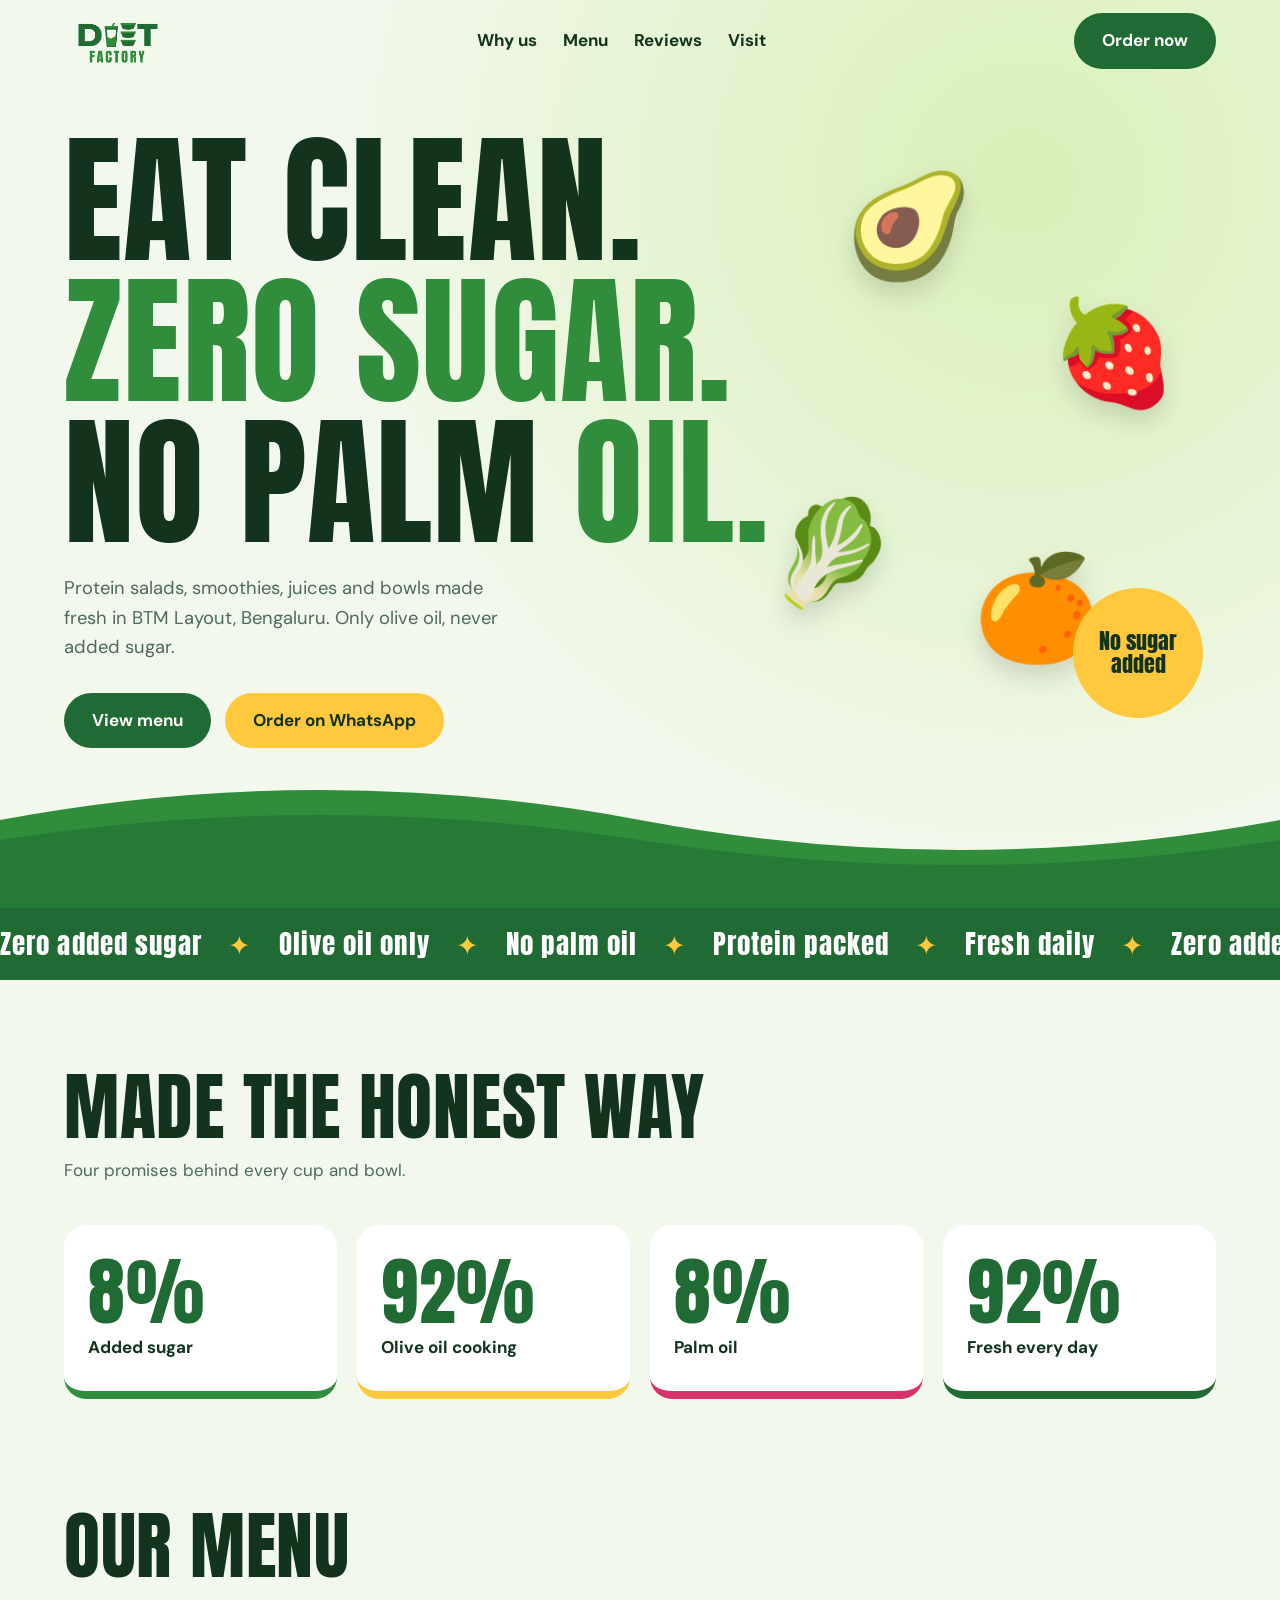
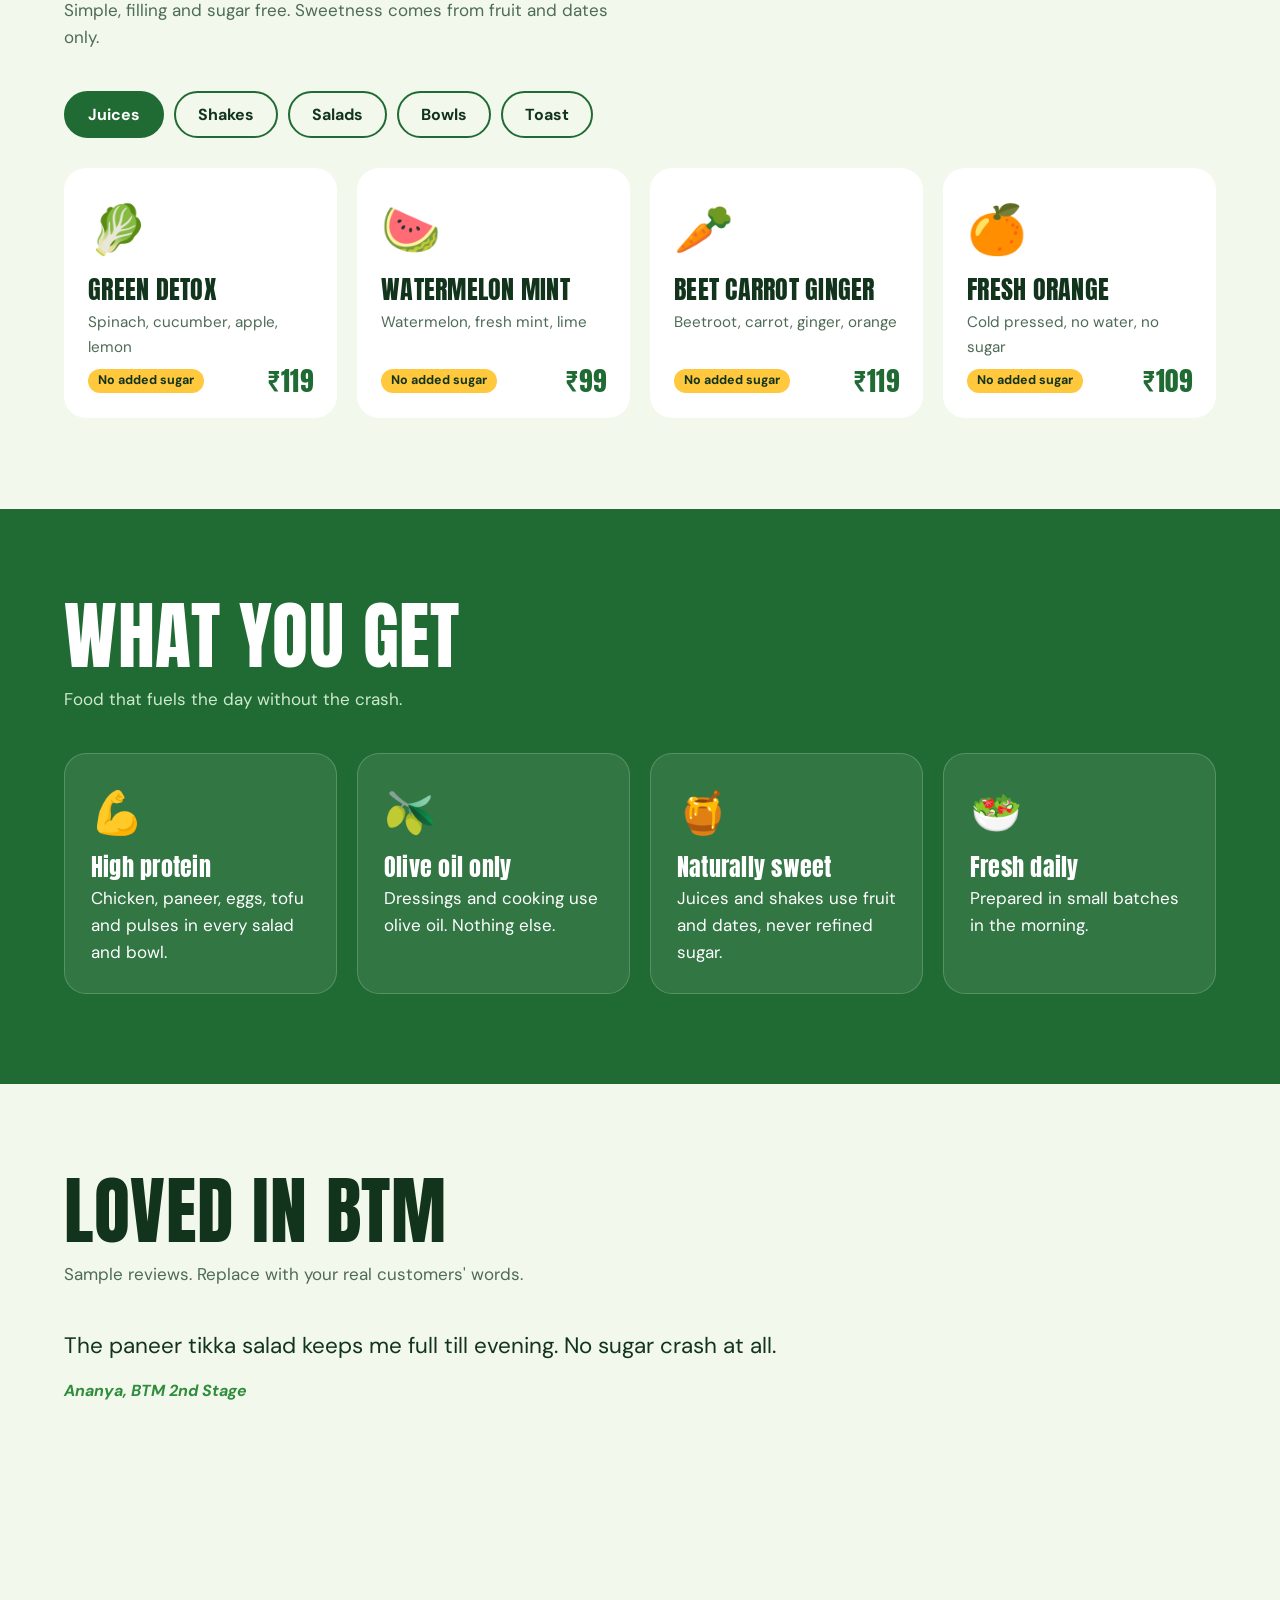
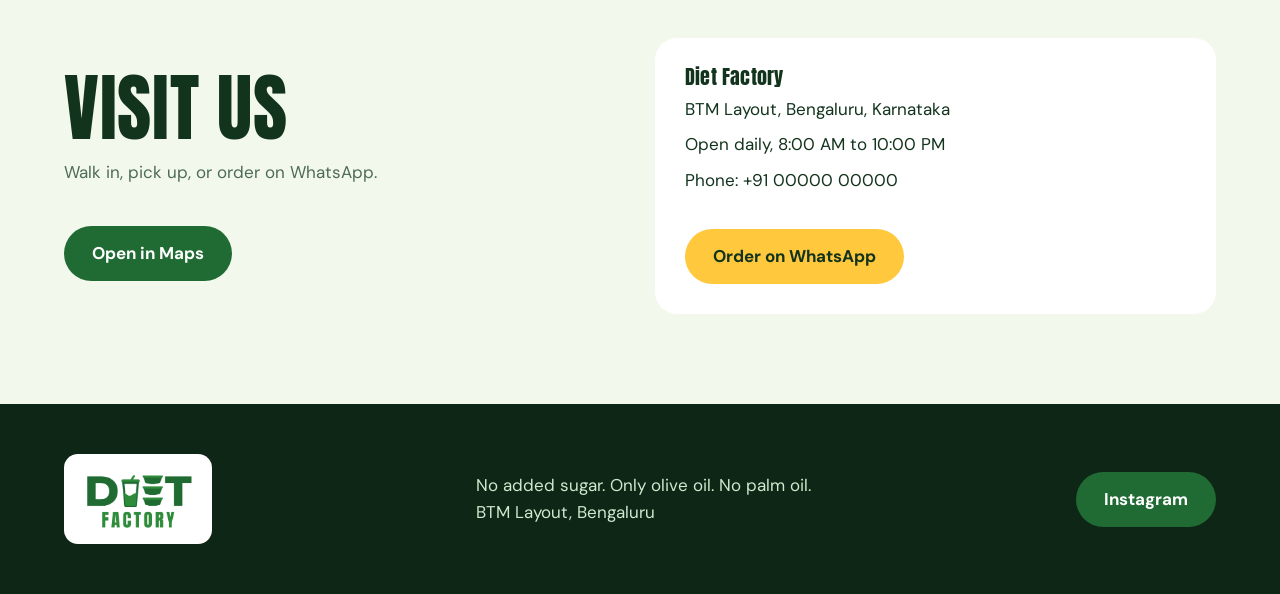
==== commit b27fa6a5: "Create index.html" ====
--- a/index.html
+++ b/index.html
@@ -1,478 +1,160 @@
-<!doctype html>
-<html lang="en">
-<head>
-  <meta charset="utf-8">
-  <meta name="viewport" content="width=device-width, initial-scale=1">
-  <meta name="theme-color" content="#083424">
-  <meta name="description" content="DIET FACTORY — Where food meets wellness. A new way to eat well is coming soon.">
-  <meta property="og:title" content="DIET FACTORY — Where food meets wellness">
-  <meta property="og:description" content="A new way to eat well is coming soon.">
-  <meta property="og:type" content="website">
-  <meta property="og:image" content="assets/food-editorial.jpg">
-  <title>DIET FACTORY — Where food meets wellness</title>
-  <link rel="icon" href="assets/favicon.png">
-  <link rel="preconnect" href="https://fonts.googleapis.com">
-  <link rel="preconnect" href="https://fonts.gstatic.com" crossorigin>
-  <link href="https://fonts.googleapis.com/css2?family=DM+Sans:wght@400;500;600&family=Manrope:wght@500;600;700;800&display=swap" rel="stylesheet">
-  <link rel="stylesheet" href="style.css">
-</head>
-<body>
-  <div class="announcement">
-    <span>Something good is coming.</span>
-    <span class="dot"></span>
-    <span>Launching soon</span>
-  </div>
+<!DOCTYPE html>
+<html lang="en"><head><meta charset="utf-8">
+<meta name="viewport" content="width=device-width, initial-scale=1, viewport-fit=cover">
+<title>Diet Factory | Healthy food in BTM Layout, Bengaluru</title>
+<link href="https://fonts.googleapis.com/css2?family=Anton&family=DM+Sans:wght@400;500;700&display=swap" rel="stylesheet">
+<style>
+:root{--bg:#f2f8ec;--card:#fff;--ink:#12331c;--mut:#4e6b56;--g1:#206b33;--g2:#2f8d3b;--mango:#ffc83d;--beet:#d6336c;--r:22px;box-sizing:border-box;padding-top:env(safe-area-inset-top,0px);padding-bottom:env(safe-area-inset-bottom,0px)}
+@media (prefers-color-scheme:dark){:root:not([data-theme="light"]){--bg:#0e1d12;--card:#16301d;--ink:#eaf5e4;--mut:#9fbfa6}}
+:root[data-theme="dark"]{--bg:#0e1d12;--card:#16301d;--ink:#eaf5e4;--mut:#9fbfa6}
+*{box-sizing:border-box;margin:0}html{scroll-behavior:smooth;scroll-padding-top:80px}
+body{background:var(--bg);color:var(--ink);font:400 17px/1.6 'DM Sans',system-ui,sans-serif;overflow-x:hidden}
+h1,h2,h3,.an{font-family:Anton,Impact,'Arial Narrow',sans-serif;font-weight:400;letter-spacing:.01em;line-height:1}
+a{color:inherit}
+.logo{mix-blend-mode:multiply;display:block}
+@media (prefers-color-scheme:dark){:root:not([data-theme="light"]) .logo{mix-blend-mode:normal;background:#fff;border-radius:12px}}
+#load{position:fixed;inset:0;background:#fff;z-index:99;display:grid;place-items:center;transition:opacity .6s,visibility .6s}
+#load img{width:min(70vw,360px);animation:pop 1.1s ease-in-out infinite alternate}
+#load.off{opacity:0;visibility:hidden}
+@keyframes pop{to{transform:scale(1.08) rotate(-2deg)}}
+nav{position:fixed;top:env(safe-area-inset-top,0px);left:0;right:0;z-index:50;display:flex;align-items:center;justify-content:space-between;padding:10px 5vw;transition:.3s}
+nav.s{background:#ffffffee;backdrop-filter:blur(10px);box-shadow:0 4px 20px #0001;padding:4px 5vw}
+nav.s a{color:#12331c}
+nav img{height:62px;transition:.3s}nav.s img{height:48px}
+nav ul{display:flex;gap:26px;list-style:none;padding:0}nav ul a{text-decoration:none;font-weight:700}
+.btn{display:inline-block;padding:14px 28px;border-radius:99px;background:var(--g1);color:#fff;font-weight:700;text-decoration:none;border:0;cursor:pointer;transition:transform .25s,background .25s}
+.btn:hover{transform:translateY(-3px) scale(1.04);background:var(--g2)}
+.btn.y{background:var(--mango);color:#12331c}
+@media(max-width:760px){nav ul{display:none}}
+.hero{position:relative;min-height:100svh;display:grid;align-content:center;padding:130px 5vw 160px;overflow:hidden;background:radial-gradient(circle at 80% 20%,#d9f0b8,transparent 55%),var(--bg)}
+.hero h1{font-size:clamp(3.4rem,11vw,10rem);text-transform:uppercase;max-width:12ch}
+.hero h1 span{display:inline-block;overflow:hidden;vertical-align:top}
+.hero h1 b{display:inline-block;font-weight:400;transform:translateY(110%);animation:up .8s cubic-bezier(.2,.9,.2,1) forwards}
+.hero h1 .c b{color:var(--g2)}
+@keyframes up{to{transform:none}}
+.hero p{max-width:34ch;margin:22px 0 30px;color:var(--mut);font-size:1.15rem}
+.hero .row{display:flex;gap:14px;flex-wrap:wrap}
+.fr{position:absolute;font-size:clamp(3rem,8vw,6.5rem);transition:transform .2s linear;animation:fl 5s ease-in-out infinite alternate;filter:drop-shadow(0 12px 12px #0002)}
+@keyframes fl{to{margin-top:-26px;rotate:12deg}}
+.badge{position:absolute;right:6vw;bottom:190px;width:130px;height:130px;border-radius:50%;background:var(--mango);color:#12331c;display:grid;place-items:center;text-align:center;font:400 1.35rem/1.05 Anton,sans-serif;animation:spin 14s linear infinite}
+@keyframes spin{to{transform:rotate(360deg)}}
+.wave{position:absolute;left:0;bottom:-2px;width:100%;height:150px}
+.wave svg{position:absolute;bottom:0;width:200%;height:100%;animation:wv 9s linear infinite}
+.wave svg+svg{animation-duration:14s;animation-direction:reverse;opacity:.55}
+@keyframes wv{to{transform:translateX(-50%)}}
+.mq{background:var(--g1);color:#fff;overflow:hidden;white-space:nowrap;padding:16px 0;margin-top:-1px}
+.mq div{display:inline-block;animation:mq 28s linear infinite;font:400 1.7rem Anton,sans-serif;letter-spacing:.04em}
+.mq span{margin:0 26px;color:var(--mango)}
+@keyframes mq{to{transform:translateX(-50%)}}
+section{padding:90px 5vw}
+h2{font-size:clamp(2.4rem,6vw,4.6rem);text-transform:uppercase;margin-bottom:14px}
+.sub{color:var(--mut);max-width:48ch;margin-bottom:40px}
+.stats{display:grid;grid-template-columns:repeat(auto-fit,minmax(200px,1fr));gap:20px}
+.st{background:var(--card);border-radius:var(--r);padding:30px 24px;border-bottom:8px solid var(--g2)}
+.st:nth-child(2){border-color:var(--mango)}.st:nth-child(3){border-color:var(--beet)}.st:nth-child(4){border-color:var(--g1)}
+.st .an{font-size:4.6rem;color:var(--g1)}.st p{font-weight:700;margin-top:6px}
+.tabs{display:flex;gap:10px;flex-wrap:wrap;margin-bottom:30px}
+.tabs button{font:700 1rem 'DM Sans';padding:11px 22px;border-radius:99px;border:2px solid var(--g1);background:transparent;color:var(--ink);cursor:pointer;transition:.25s}
+.tabs button.on,.tabs button:hover{background:var(--g1);color:#fff}
+#grid{display:grid;grid-template-columns:repeat(auto-fill,minmax(250px,1fr));gap:20px}
+.it{background:var(--card);border-radius:var(--r);padding:24px;display:flex;flex-direction:column;gap:8px;opacity:0;transform:scale(.9) rotate(-2deg);animation:in .5s forwards;transition:transform .3s,box-shadow .3s}
+.it:hover{transform:translateY(-8px) rotate(1deg);box-shadow:0 18px 30px #0002}
+@keyframes in{to{opacity:1;transform:none}}
+.it .e{font-size:3rem}.it h3{font-size:1.6rem;text-transform:uppercase}.it p{color:var(--mut);font-size:.95rem;flex:1}
+.it .pr{display:flex;justify-content:space-between;align-items:center;font-weight:700}.pr .an{font-size:1.7rem;color:var(--g1)}
+.tag{background:var(--mango);color:#12331c;border-radius:99px;font-size:.78rem;padding:2px 10px}
+.why{background:var(--g1);color:#fff}
+.why .sub{color:#cfe9cf}
+.wg{display:grid;grid-template-columns:repeat(auto-fit,minmax(230px,1fr));gap:20px}
+.w{background:#ffffff14;border:1px solid #ffffff30;border-radius:var(--r);padding:26px;transition:.3s}
+.w:hover{background:#ffffff26;transform:translateY(-6px)}.w i{font-style:normal;font-size:2.6rem;display:block;margin-bottom:8px}
+.w h3{font-size:1.5rem;margin-bottom:6px}
+.rv{max-width:760px;position:relative;min-height:200px}
+.rv blockquote{position:absolute;inset:0 auto auto 0;font-size:1.4rem;opacity:0;transform:translateX(40px);transition:.6s}
+.rv blockquote.on{opacity:1;transform:none}.rv cite{display:block;margin-top:14px;font-size:1rem;color:var(--g2);font-weight:700}
+.loc{display:grid;grid-template-columns:repeat(auto-fit,minmax(280px,1fr));gap:30px;align-items:center}
+.card{background:var(--card);border-radius:var(--r);padding:30px}
+.card p{margin:8px 0}
+footer{background:#0e2615;color:#cfe9cf;padding:50px 5vw;display:flex;gap:30px;justify-content:space-between;align-items:center;flex-wrap:wrap}
+footer .logo{height:90px;background:#fff;border-radius:14px;mix-blend-mode:normal;padding:4px}
+#cur{position:fixed;width:34px;height:34px;border:2px solid var(--g2);border-radius:50%;pointer-events:none;z-index:98;transform:translate(-100px,-100px);transition:width .2s,height .2s,background .2s;display:none}
+#cur.h{width:60px;height:60px;background:#2f8d3b33}
+@media(pointer:fine){#cur{display:block}}
+:focus-visible{outline:3px solid var(--beet);outline-offset:3px}
+@media(prefers-reduced-motion:reduce){*,*::before,*::after{animation-duration:.01ms!important;animation-iteration-count:1!important;transition-duration:.01ms!important}}
+</style></head><body>
+<div id="load"><img src="[data-uri]" alt="Diet Factory"></div>
+<div id="cur"></div>
+<nav id="nav"><a href="#top"><img class="logo" src="[data-uri]" alt="Diet Factory logo"></a>
+<ul><li><a href="#why">Why us</a></li><li><a href="#menu">Menu</a></li><li><a href="#reviews">Reviews</a></li><li><a href="#visit">Visit</a></li></ul>
+<a class="btn" href="https://wa.me/910000000000" target="_blank" rel="noopener">Order now</a></nav>
 
-  <header class="nav">
-    <a class="brand" href="#top" aria-label="DIET FACTORY home">
-      <img src="assets/logo_without_bg_no_tagline.png" alt="DIET FACTORY">
-    </a>
-    <nav>
-      <a href="#story">Our story</a>
-      <a href="#promise">Our promise</a>
-      <a href="#business">Business</a>
-      <a href="#contact">Contact</a>
-    </nav>
-    <a class="nav-cta" href="#contact">Stay in the loop</a>
-    <button class="menu" aria-label="Open menu"><span></span><span></span></button>
-  </header>
+<header class="hero" id="top">
+<h1 id="h1">Eat clean. Zero sugar. No palm oil.</h1>
+<p>Protein salads, smoothies, juices and bowls made fresh in BTM Layout, Bengaluru. Only olive oil, never added sugar.</p>
+<div class="row"><a class="btn" href="#menu">View menu</a><a class="btn y" href="https://wa.me/910000000000" target="_blank" rel="noopener">Order on WhatsApp</a></div>
+<div class="fr" data-d="30" style="right:24vw;top:16%">🥑</div><div class="fr" data-d="-20" style="right:8vw;top:30%;animation-delay:-2s">🍓</div>
+<div class="fr" data-d="45" style="right:30vw;top:52%;animation-delay:-1s">🥬</div><div class="fr" data-d="-35" style="right:14vw;top:58%;animation-delay:-3s">🍊</div>
+<div class="badge">No sugar added</div>
+<div class="wave"><svg viewBox="0 0 1200 150" preserveAspectRatio="none"><path fill="#2f8d3b" d="M0 60Q150 0 300 60T600 60T900 60T1200 60V150H0Z"/></svg><svg viewBox="0 0 1200 150" preserveAspectRatio="none"><path fill="#206b33" d="M0 80Q150 30 300 80T600 80T900 80T1200 80V150H0Z"/></svg></div>
+</header>
+<div class="mq"><div id="mq"></div></div>
 
-  <main id="top">
-    <section class="hero">
-      <div class="hero-glow"></div>
-      <div class="hero-copy">
-        <p class="eyebrow">GOOD FOOD. BETTER YOU.</p>
-        <h1>A better way<br>to <em>eat well.</em></h1>
-        <p class="hero-lead">
-          DIET FACTORY is building a new food experience where everyday eating
-          feels healthier, simpler and genuinely enjoyable.
-        </p>
-        <div class="hero-actions">
-          <a class="button button-light" href="#story">Discover DIET FACTORY <span>↗</span></a>
-          <a class="text-link" href="#coming">See what's coming <span>↓</span></a>
-        </div>
-      </div>
+<section id="why"><h2>Made the honest way</h2><p class="sub">Four promises behind every cup and bowl.</p>
+<div class="stats">
+<div class="st"><div class="an" data-t="0" data-f="100">0%</div><p>Added sugar</p></div>
+<div class="st"><div class="an" data-t="100" data-f="0">100%</div><p>Olive oil cooking</p></div>
+<div class="st"><div class="an" data-t="0" data-f="100">0%</div><p>Palm oil</p></div>
+<div class="st"><div class="an" data-t="100" data-f="0">100%</div><p>Fresh every day</p></div>
+</div></section>
 
-      <div class="hero-orbit" aria-hidden="true">
-        <div class="orbit-ring ring-one"></div>
-        <div class="orbit-ring ring-two"></div>
-        <div class="hero-card">
-          <div class="card-top">
-            <span>DF / 001</span>
-            <span>SOON</span>
-          </div>
-          <div class="card-center">
-            <img src="assets/icon-white.png" alt="">
-            <p>WHERE FOOD<br>MEETS WELLNESS</p>
-          </div>
-          <div class="card-bottom">
-            <span>Fresh thinking</span>
-            <span>Est. 2026</span>
-          </div>
-        </div>
-      </div>
+<section id="menu" style="padding-top:20px"><h2>Our menu</h2><p class="sub">Simple, filling and sugar free. Sweetness comes from fruit and dates only.</p>
+<div class="tabs" id="tabs" role="tablist"></div><div id="grid"></div></section>
 
-      <div class="scroll-cue"><span></span> Scroll to explore</div>
-    </section>
+<section class="why"><h2>What you get</h2><p class="sub">Food that fuels the day without the crash.</p>
+<div class="wg">
+<div class="w"><i>💪</i><h3>High protein</h3><p>Chicken, paneer, eggs, tofu and pulses in every salad and bowl.</p></div>
+<div class="w"><i>🫒</i><h3>Olive oil only</h3><p>Dressings and cooking use olive oil. Nothing else.</p></div>
+<div class="w"><i>🍯</i><h3>Naturally sweet</h3><p>Juices and shakes use fruit and dates, never refined sugar.</p></div>
+<div class="w"><i>🥗</i><h3>Fresh daily</h3><p>Prepared in small batches in the morning.</p></div>
+</div></section>
 
-    <section class="statement" id="story">
-      <div class="section-label">01 / OUR STORY</div>
-      <div class="statement-grid">
-        <h2>Food should make<br>you feel <span>good.</span></h2>
-        <div class="statement-body">
-          <p class="big">We're creating a food brand for people who want to eat better without making life complicated.</p>
-          <p>Thoughtful ingredients. Balanced meals. Modern convenience. And food that you actually look forward to.</p>
-          <p>Our kitchen is taking shape now. The menu is being crafted behind the scenes — and we're keeping a few things under wraps until it's ready.</p>
-        </div>
-      </div>
-    </section>
+<section id="reviews"><h2>Loved in BTM</h2><p class="sub">Sample reviews. Replace with your real customers' words.</p>
+<div class="rv" id="rv">
+<blockquote class="on">The paneer tikka salad keeps me full till evening. No sugar crash at all.<cite>Ananya, BTM 2nd Stage</cite></blockquote>
+<blockquote>Finally a shake that isn't sugar syrup. The dates and nuts one is my daily.<cite>Rohit, Madiwala</cite></blockquote>
+<blockquote>Avocado french toast for breakfast, green detox juice for the walk to work.<cite>Meera, Jayanagar</cite></blockquote>
+</div></section>
 
-    <section class="image-break" id="coming">
-      <div class="image-overlay"></div>
-      <div class="image-content">
-        <p class="eyebrow">THE MENU ISN'T READY TO REVEAL — YET.</p>
-        <h2>But we can tell you<br>it's worth the wait.</h2>
-        <div class="teaser-row">
-          <div><span>01</span><b>Fresh ingredients</b></div>
-          <div><span>02</span><b>Balanced nutrition</b></div>
-          <div><span>03</span><b>Better everyday food</b></div>
-        </div>
-      </div>
-    </section>
+<section id="visit" style="padding-top:20px"><div class="loc">
+<div><h2>Visit us</h2><p class="sub">Walk in, pick up, or order on WhatsApp.</p>
+<a class="btn" href="https://www.google.com/maps/search/?api=1&query=Diet+Factory+BTM+Layout+Bengaluru" target="_blank" rel="noopener">Open in Maps</a></div>
+<div class="card"><h3>Diet Factory</h3><p>BTM Layout, Bengaluru, Karnataka</p><p>Open daily, 8:00 AM to 10:00 PM</p><p>Phone: +91 00000 00000</p><br><a class="btn y" href="https://wa.me/910000000000" target="_blank" rel="noopener">Order on WhatsApp</a></div>
+</div></section>
 
-    <section class="promise" id="promise">
-      <div class="section-label">02 / OUR PROMISE</div>
-      <div class="promise-head">
-        <h2>Built around<br><span>real life.</span></h2>
-        <p>Healthy shouldn't mean boring. Premium shouldn't mean complicated. DIET FACTORY is designed to sit naturally between the two.</p>
-      </div>
-      <div class="principles">
-        <article><span>01</span><h3>Fresh</h3><p>Ingredients chosen with care, prepared with purpose.</p></article>
-        <article><span>02</span><h3>Balanced</h3><p>Food made to support the way you want to live.</p></article>
-        <article><span>03</span><h3>Convenient</h3><p>Good food that fits into busy, modern days.</p></article>
-        <article><span>04</span><h3>Thoughtful</h3><p>A food experience where every detail has a reason.</p></article>
-      </div>
-    </section>
-
-    <section class="business" id="business">
-      <div class="business-panel">
-        <div class="section-label">03 / BUSINESS</div>
-        <h2>Want DIET FACTORY<br>at your <span>place?</span></h2>
-        <p>We're building partnerships with workplaces, hostels, communities and organisations that believe people deserve better everyday food.</p>
-        <a class="button button-outline" href="#contact">Start a conversation <span>↗</span></a>
-      </div>
-      <div class="business-side">
-        <div class="mini-logo"><img src="assets/logo_without_bg.png" alt=""></div>
-        <p>For partnerships, supply enquiries and early business access.</p>
-        <a href="mailto:business@dietfactory.in">business@dietfactory.in</a>
-      </div>
-    </section>
-
-    <section class="contact" id="contact">
-      <div class="section-label">04 / CONTACT</div>
-      <div class="contact-grid">
-        <div>
-          <h2>Stay close.<br><span>We're almost ready.</span></h2>
-          <p>Be among the first to know when DIET FACTORY opens its doors — and when the menu finally gets its reveal.</p>
-        </div>
-        <form action="https://docs.google.com/forms/d/e/1FAIpQLScqzjnm4h6labfDkpJNOy49bYv72Jk93PDSDZvoWCPJIKFCkQ/formResponse" method="post" target="google-form-response" onsubmit="return signup(event)">
-          <label for="email">Your email</label>
-          <div class="input-row">
-            <input id="email" type="email" placeholder="you@example.com" required>
-            <button type="submit">Notify me <span>↗</span></button>
-          </div>
-          <input type="hidden" id="google-email" name="entry.1045781291">
-          <small id="form-note">No spam. Just the good stuff.</small>
-        </form>
-        <iframe name="google-form-response" title="Google Form submission" hidden></iframe>
-      </div>
-    </section>
-  </main>
-
-  <footer>
-    <div class="footer-brand"><img src="assets/logo_without_bg.png" alt="DIET FACTORY"></div>
-    <div class="footer-mid">
-      <p>Where food meets wellness.</p>
-      <p>© 2026 DIET FACTORY. All rights reserved.</p>
-    </div>
-    <div class="footer-links">
-      <a href="mailto:hello@dietfactory.in">hello@dietfactory.in</a>
-      <a class="instagram-link" href="https://www.instagram.com/dietfactory.in/" target="_blank" rel="noopener noreferrer" aria-label="DIET FACTORY on Instagram" title="DIET FACTORY on Instagram">
-        <svg viewBox="0 0 24 24" aria-hidden="true" focusable="false">
-          <rect x="3" y="3" width="18" height="18" rx="5"></rect>
-          <circle cx="12" cy="12" r="4"></circle>
-          <circle cx="17.5" cy="6.5" r="1" fill="currentColor" stroke="none"></circle>
-        </svg>
-      </a>
-      <a href="#top">Back to top ↑</a>
-    </div>
-  </footer>
+<footer><img class="logo" src="[data-uri]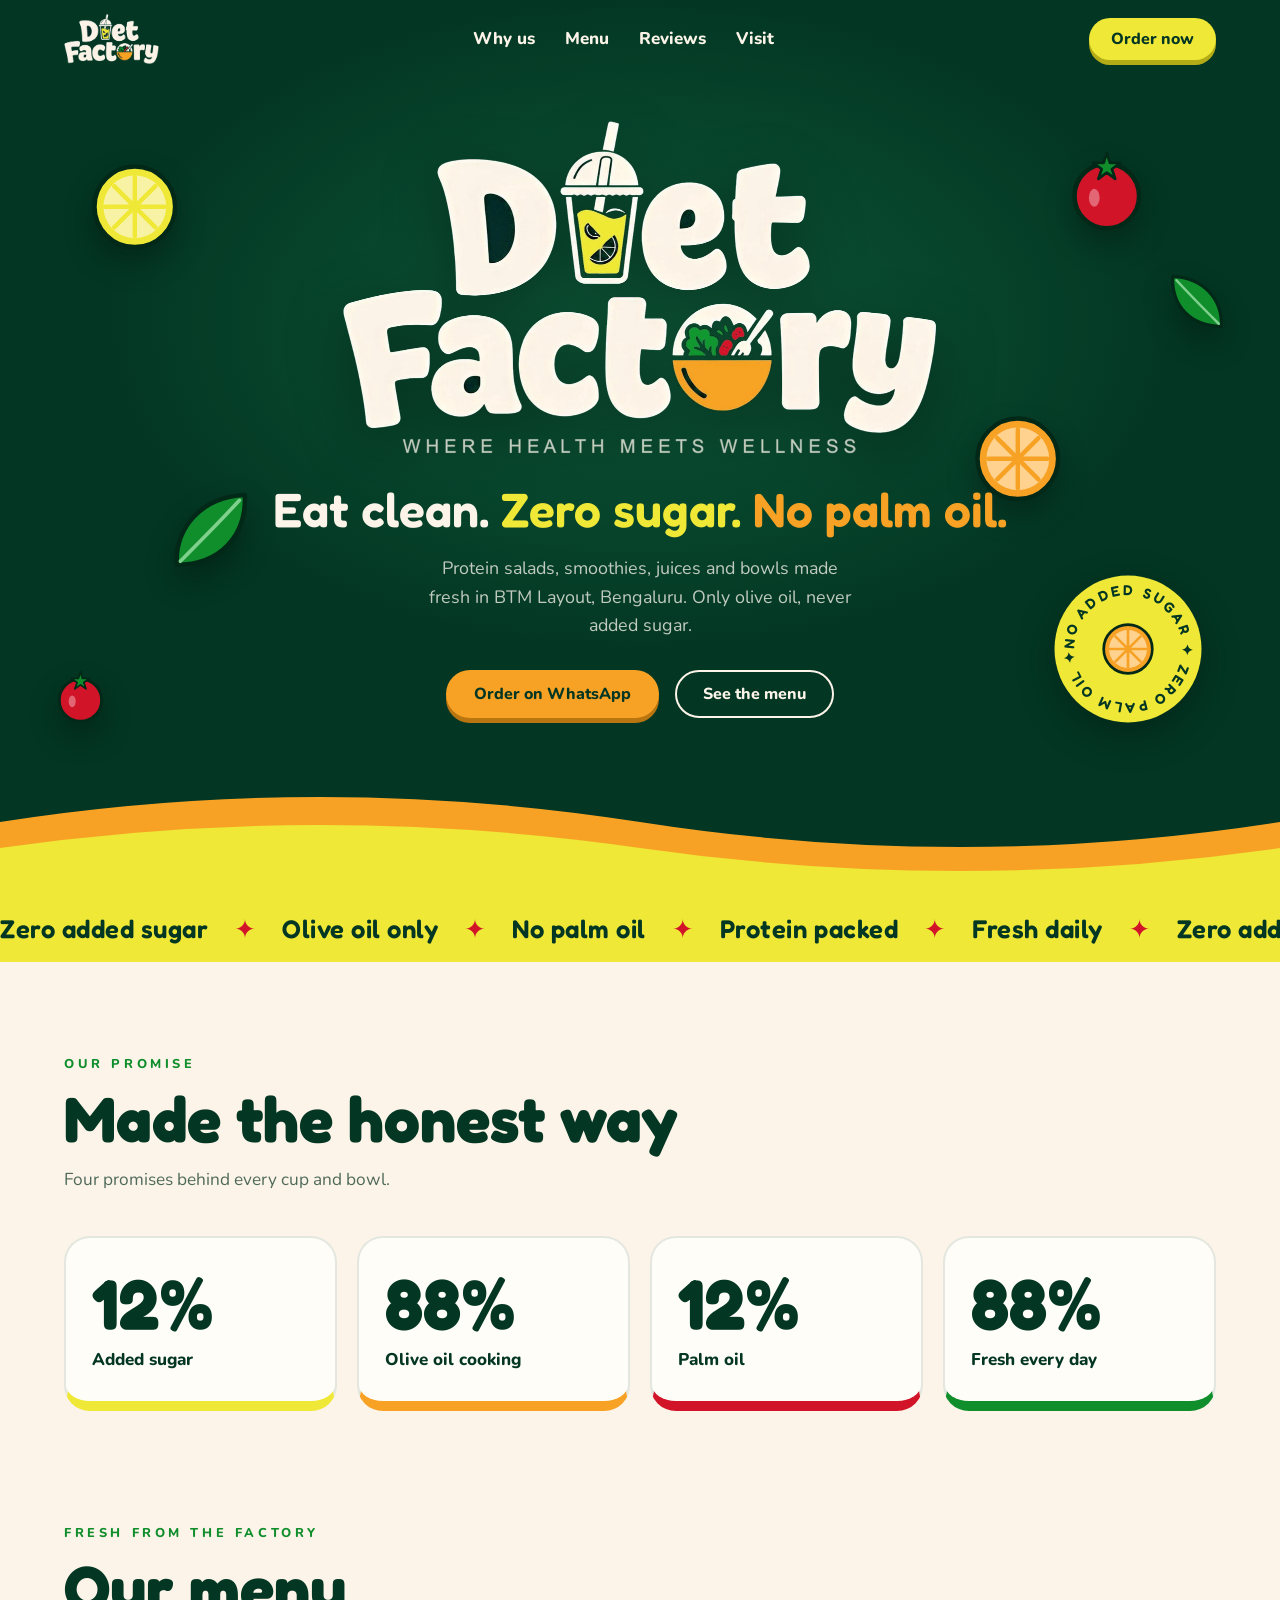
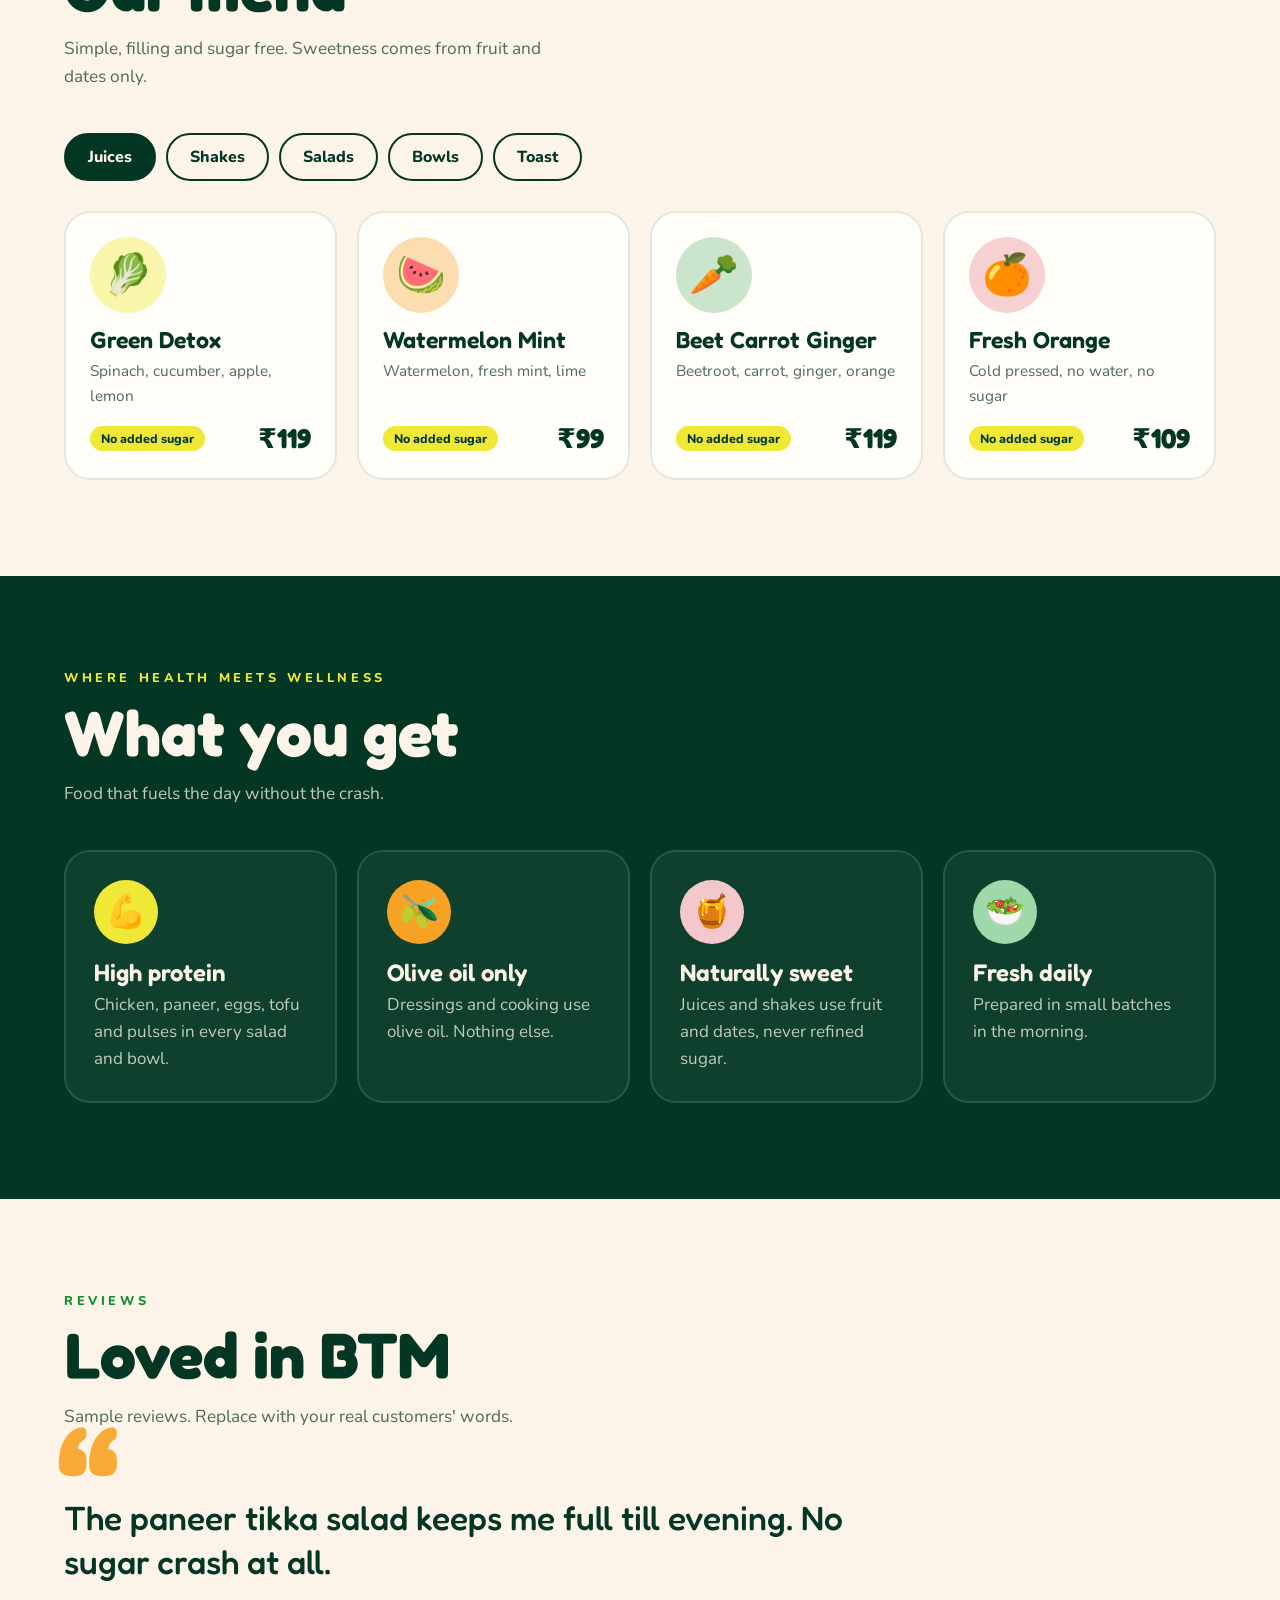
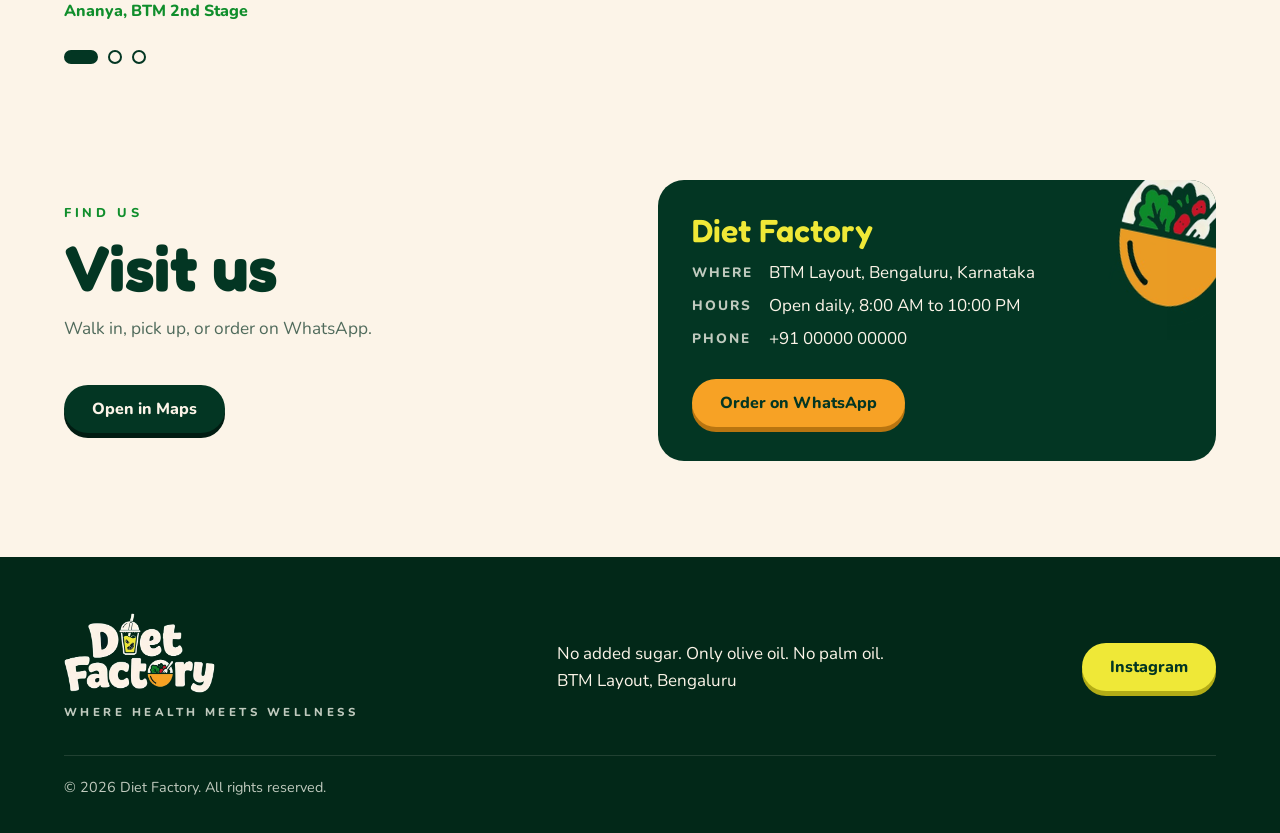
==== commit 4a308bcf: "Redesign site around the new Diet Factory logo - Rebuild index.html with the new logo and a palette " ====
--- a/index.html
+++ b/index.html
@@ -1,138 +1,281 @@
 <!DOCTYPE html>
-<html lang="en"><head><meta charset="utf-8">
+<html lang="en">
+<head>
+<meta charset="utf-8">
 <meta name="viewport" content="width=device-width, initial-scale=1, viewport-fit=cover">
 <title>Diet Factory | Healthy food in BTM Layout, Bengaluru</title>
-<link href="https://fonts.googleapis.com/css2?family=Anton&family=DM+Sans:wght@400;500;700&display=swap" rel="stylesheet">
+<meta name="description" content="Diet Factory, where health meets wellness. Protein salads, juices, shakes and bowls in BTM Layout, Bengaluru. Zero added sugar, olive oil only, no palm oil.">
+<meta name="theme-color" content="#033623">
+<meta property="og:type" content="website">
+<meta property="og:title" content="Diet Factory | Where health meets wellness">
+<meta property="og:description" content="Protein salads, juices, shakes and bowls in BTM Layout, Bengaluru. Zero added sugar, olive oil only, no palm oil.">
+<meta property="og:image" content="https://dietfactory.in/assets/og-image.jpg">
+<meta name="twitter:card" content="summary_large_image">
+<link rel="icon" type="image/png" href="assets/favicon.png">
+<link rel="apple-touch-icon" href="assets/apple-touch-icon.png">
+<link rel="preload" as="image" href="assets/logo-cream.webp">
+<link rel="preconnect" href="https://fonts.googleapis.com">
+<link rel="preconnect" href="https://fonts.gstatic.com" crossorigin>
+<link href="https://fonts.googleapis.com/css2?family=Fredoka:wght@500;600;700&family=Nunito:wght@400;600;700;800&display=swap" rel="stylesheet">
+<script>document.documentElement.classList.add('js')</script>
 <style>
-:root{--bg:#f2f8ec;--card:#fff;--ink:#12331c;--mut:#4e6b56;--g1:#206b33;--g2:#2f8d3b;--mango:#ffc83d;--beet:#d6336c;--r:22px;box-sizing:border-box;padding-top:env(safe-area-inset-top,0px);padding-bottom:env(safe-area-inset-bottom,0px)}
-@media (prefers-color-scheme:dark){:root:not([data-theme="light"]){--bg:#0e1d12;--card:#16301d;--ink:#eaf5e4;--mut:#9fbfa6}}
-:root[data-theme="dark"]{--bg:#0e1d12;--card:#16301d;--ink:#eaf5e4;--mut:#9fbfa6}
-*{box-sizing:border-box;margin:0}html{scroll-behavior:smooth;scroll-padding-top:80px}
-body{background:var(--bg);color:var(--ink);font:400 17px/1.6 'DM Sans',system-ui,sans-serif;overflow-x:hidden}
-h1,h2,h3,.an{font-family:Anton,Impact,'Arial Narrow',sans-serif;font-weight:400;letter-spacing:.01em;line-height:1}
+:root{
+  /* brand colours, sampled from the logo */
+  --forest:#033623;--forest-deep:#022818;--cream:#fcf4e8;--sage:#c0cabe;
+  --lemon:#efe837;--orange:#f7a225;--leaf:#108e2c;--tomato:#d21429;
+  /* theme tokens */
+  --bg:#fcf4e8;--card:#fffdf8;--ink:#033623;--mut:#4f6a5b;--line:#0336231c;--accent:#108e2c;
+  --r:26px;--display:Fredoka,'Arial Rounded MT Bold',system-ui,sans-serif;
+}
+@media (prefers-color-scheme:dark){:root:not([data-theme="light"]){--bg:#011a10;--card:#062d1d;--ink:#fcf4e8;--mut:#b5c4b8;--line:#fcf4e81f;--accent:#efe837}}
+:root[data-theme="dark"]{--bg:#011a10;--card:#062d1d;--ink:#fcf4e8;--mut:#b5c4b8;--line:#fcf4e81f;--accent:#efe837}
+
+*,*::before,*::after{box-sizing:border-box;margin:0}
+html{scroll-behavior:smooth;scroll-padding-top:84px}
+body{background:var(--bg);color:var(--ink);font:400 17px/1.6 Nunito,system-ui,sans-serif;overflow-x:hidden;-webkit-font-smoothing:antialiased}
+img,svg{display:block;max-width:100%}
 a{color:inherit}
-.logo{mix-blend-mode:multiply;display:block}
-@media (prefers-color-scheme:dark){:root:not([data-theme="light"]) .logo{mix-blend-mode:normal;background:#fff;border-radius:12px}}
-#load{position:fixed;inset:0;background:#fff;z-index:99;display:grid;place-items:center;transition:opacity .6s,visibility .6s}
-#load img{width:min(70vw,360px);animation:pop 1.1s ease-in-out infinite alternate}
+h1,h2,h3{font-family:var(--display);font-weight:600;line-height:1.05}
+:focus-visible{outline:3px solid var(--orange);outline-offset:3px;border-radius:6px}
+
+/* loader */
+#load{position:fixed;inset:0;z-index:99;display:grid;place-items:center;background:var(--forest);transition:opacity .6s,visibility .6s;animation:bail 0s 4s forwards}
+#load img{width:min(72vw,420px);height:auto;animation:pop 1.1s ease-in-out infinite alternate}
 #load.off{opacity:0;visibility:hidden}
-@keyframes pop{to{transform:scale(1.08) rotate(-2deg)}}
-nav{position:fixed;top:env(safe-area-inset-top,0px);left:0;right:0;z-index:50;display:flex;align-items:center;justify-content:space-between;padding:10px 5vw;transition:.3s}
-nav.s{background:#ffffffee;backdrop-filter:blur(10px);box-shadow:0 4px 20px #0001;padding:4px 5vw}
-nav.s a{color:#12331c}
-nav img{height:62px;transition:.3s}nav.s img{height:48px}
-nav ul{display:flex;gap:26px;list-style:none;padding:0}nav ul a{text-decoration:none;font-weight:700}
-.btn{display:inline-block;padding:14px 28px;border-radius:99px;background:var(--g1);color:#fff;font-weight:700;text-decoration:none;border:0;cursor:pointer;transition:transform .25s,background .25s}
-.btn:hover{transform:translateY(-3px) scale(1.04);background:var(--g2)}
-.btn.y{background:var(--mango);color:#12331c}
-@media(max-width:760px){nav ul{display:none}}
-.hero{position:relative;min-height:100svh;display:grid;align-content:center;padding:130px 5vw 160px;overflow:hidden;background:radial-gradient(circle at 80% 20%,#d9f0b8,transparent 55%),var(--bg)}
-.hero h1{font-size:clamp(3.4rem,11vw,10rem);text-transform:uppercase;max-width:12ch}
-.hero h1 span{display:inline-block;overflow:hidden;vertical-align:top}
-.hero h1 b{display:inline-block;font-weight:400;transform:translateY(110%);animation:up .8s cubic-bezier(.2,.9,.2,1) forwards}
-.hero h1 .c b{color:var(--g2)}
+@keyframes pop{to{transform:scale(1.06) rotate(-2deg)}}
+@keyframes bail{to{opacity:0;visibility:hidden}}
+
+/* nav */
+nav{position:fixed;top:0;left:0;right:0;z-index:50;display:flex;align-items:center;justify-content:space-between;gap:20px;padding:calc(14px + env(safe-area-inset-top,0px)) 5vw 14px;color:var(--cream);transition:background .3s,box-shadow .3s,padding .3s}
+nav.s{background:#033623e8;-webkit-backdrop-filter:blur(12px);backdrop-filter:blur(12px);box-shadow:0 8px 28px #0003;padding-block:calc(8px + env(safe-area-inset-top,0px)) 8px}
+.brand img{height:50px;width:auto;opacity:0;transform:translateY(-8px) scale(.94);transition:opacity .35s,transform .35s}
+nav.logo-on .brand img{opacity:1;transform:none}
+nav ul{display:flex;gap:30px;list-style:none;padding:0}
+nav ul a{text-decoration:none;font-weight:800;position:relative}
+nav ul a::after{content:"";position:absolute;left:0;right:0;bottom:-4px;height:3px;border-radius:3px;background:var(--lemon);transform:scaleX(0);transform-origin:left;transition:transform .25s}
+nav ul a:hover::after{transform:scaleX(1)}
+@media(max-width:760px){nav ul{display:none}.brand img{height:42px}}
+
+/* buttons */
+.btn{display:inline-flex;align-items:center;justify-content:center;gap:8px;padding:14px 26px;border-radius:99px;border:2px solid transparent;font:800 1rem/1 Nunito,sans-serif;text-decoration:none;cursor:pointer;transition:transform .2s,box-shadow .2s,background .2s,color .2s}
+.btn:hover{transform:translateY(-3px)}
+.btn:active{transform:translateY(3px);box-shadow:none}
+.btn-lemon{background:var(--lemon);color:var(--forest);box-shadow:0 5px 0 #b3ac16}
+.btn-orange{background:var(--orange);color:var(--forest);box-shadow:0 5px 0 #b97510}
+.btn-forest{background:var(--forest);color:var(--cream);box-shadow:0 5px 0 #011c12}
+.btn-ghost{border-color:currentColor;color:var(--cream)}
+.btn-ghost:hover{background:var(--cream);color:var(--forest)}
+nav .btn{padding:11px 20px}
+@media (prefers-color-scheme:dark){:root:not([data-theme="light"]) .btn-forest{background:var(--lemon);color:var(--forest);box-shadow:0 5px 0 #b3ac16}}
+:root[data-theme="dark"] .btn-forest{background:var(--lemon);color:var(--forest);box-shadow:0 5px 0 #b3ac16}
+
+/* hero */
+.hero{position:relative;isolation:isolate;min-height:100svh;display:grid;place-items:center;padding:112px 5vw 176px;overflow:hidden;text-align:center;color:var(--cream);background:radial-gradient(60% 52% at 50% 36%,#0d5838 0%,#033623 72%) var(--forest)}
+.hero-in{position:relative;z-index:2;max-width:900px;display:flex;flex-direction:column;align-items:center}
+.hero-logo{width:clamp(260px,52vw,600px);height:auto;filter:drop-shadow(0 18px 30px #0005);animation:logoIn 1s cubic-bezier(.2,1.35,.4,1) .2s both}
+@keyframes logoIn{from{opacity:0;transform:scale(.82) translateY(20px)}}
+.hero h1{font-size:clamp(1.75rem,4.2vw,3rem);margin-top:26px;text-wrap:balance}
+.js .hero h1 span{display:inline-block;overflow:hidden;vertical-align:top;padding-bottom:.08em}
+.js .hero h1 b{display:inline-block;font-weight:inherit;transform:translateY(115%);animation:up .8s cubic-bezier(.2,.9,.2,1) forwards}
+.hero h1 .l b{color:var(--lemon)}.hero h1 .o b{color:var(--orange)}
 @keyframes up{to{transform:none}}
-.hero p{max-width:34ch;margin:22px 0 30px;color:var(--mut);font-size:1.15rem}
-.hero .row{display:flex;gap:14px;flex-wrap:wrap}
-.fr{position:absolute;font-size:clamp(3rem,8vw,6.5rem);transition:transform .2s linear;animation:fl 5s ease-in-out infinite alternate;filter:drop-shadow(0 12px 12px #0002)}
-@keyframes fl{to{margin-top:-26px;rotate:12deg}}
-.badge{position:absolute;right:6vw;bottom:190px;width:130px;height:130px;border-radius:50%;background:var(--mango);color:#12331c;display:grid;place-items:center;text-align:center;font:400 1.35rem/1.05 Anton,sans-serif;animation:spin 14s linear infinite}
+.hero p{max-width:42ch;margin:16px auto 30px;text-wrap:pretty;color:var(--sage);font-size:1.12rem}
+.row{display:flex;gap:16px;flex-wrap:wrap;justify-content:center}
+
+.fr{position:absolute;z-index:1;width:clamp(56px,7vw,104px);aspect-ratio:1;height:auto;pointer-events:none;filter:drop-shadow(0 14px 14px #0004);animation:fl 5s ease-in-out infinite alternate}
+@keyframes fl{to{margin-top:-24px;rotate:14deg}}
+.f1{left:7vw;top:18%}.f2{left:13vw;top:54%;animation-delay:-2s}.f3{left:4vw;top:74%;width:clamp(44px,4.6vw,70px);animation-delay:-3.5s}
+.f4{right:10vw;top:16%;animation-delay:-1s}.f5{right:17vw;top:46%;animation-delay:-2.5s}.f6{right:4vw;top:30%;width:clamp(44px,5vw,76px);animation-delay:-4s}
+@media(max-width:760px){.f2,.f3,.f5,.f6{display:none}.f1{left:-18px;top:63%;width:66px}.f4{right:-12px;top:14%;width:60px}}
+
+.badge{position:absolute;z-index:1;right:6vw;bottom:176px;width:150px;filter:drop-shadow(0 12px 18px #0004)}
+.badge .spin{transform-origin:100px 100px;animation:spin 16s linear infinite}
+.badge text{font:600 19px Fredoka,sans-serif;letter-spacing:.06em;fill:var(--forest)}
 @keyframes spin{to{transform:rotate(360deg)}}
-.wave{position:absolute;left:0;bottom:-2px;width:100%;height:150px}
-.wave svg{position:absolute;bottom:0;width:200%;height:100%;animation:wv 9s linear infinite}
-.wave svg+svg{animation-duration:14s;animation-direction:reverse;opacity:.55}
+@media(max-width:1000px){.badge{display:none}}
+
+.wave{position:absolute;left:0;right:0;bottom:-2px;height:130px;z-index:0}
+.wave svg{position:absolute;bottom:0;width:200%;max-width:none;height:100%;animation:wv 10s linear infinite}
+.wave svg+svg{animation-duration:15s;animation-direction:reverse}
 @keyframes wv{to{transform:translateX(-50%)}}
-.mq{background:var(--g1);color:#fff;overflow:hidden;white-space:nowrap;padding:16px 0;margin-top:-1px}
-.mq div{display:inline-block;animation:mq 28s linear infinite;font:400 1.7rem Anton,sans-serif;letter-spacing:.04em}
-.mq span{margin:0 26px;color:var(--mango)}
+
+/* marquee */
+.mq{background:var(--lemon);color:var(--forest);overflow:hidden;white-space:nowrap;padding:14px 0 16px;margin-top:-1px}
+.mq div{display:inline-block;animation:mq 30s linear infinite;font:600 1.6rem var(--display);letter-spacing:.02em}
+.mq span{margin:0 26px;color:var(--tomato)}
 @keyframes mq{to{transform:translateX(-50%)}}
-section{padding:90px 5vw}
-h2{font-size:clamp(2.4rem,6vw,4.6rem);text-transform:uppercase;margin-bottom:14px}
-.sub{color:var(--mut);max-width:48ch;margin-bottom:40px}
-.stats{display:grid;grid-template-columns:repeat(auto-fit,minmax(200px,1fr));gap:20px}
-.st{background:var(--card);border-radius:var(--r);padding:30px 24px;border-bottom:8px solid var(--g2)}
-.st:nth-child(2){border-color:var(--mango)}.st:nth-child(3){border-color:var(--beet)}.st:nth-child(4){border-color:var(--g1)}
-.st .an{font-size:4.6rem;color:var(--g1)}.st p{font-weight:700;margin-top:6px}
+
+/* sections */
+section{padding:96px 5vw}
+.wrap{max-width:1180px;margin:0 auto}
+.eyebrow{display:block;font:800 .8rem/1 Nunito,sans-serif;letter-spacing:.28em;text-transform:uppercase;color:var(--accent);margin-bottom:14px}
+h2{font-size:clamp(2.3rem,5.4vw,4rem);font-weight:700;margin-bottom:14px}
+.sub{color:var(--mut);max-width:50ch;margin-bottom:42px;font-size:1.08rem}
+.js .up{opacity:0;transform:translateY(28px);transition:opacity .7s,transform .7s cubic-bezier(.2,.9,.2,1)}
+.js .up.in{opacity:1;transform:none}
+
+.stats{display:grid;grid-template-columns:repeat(auto-fit,minmax(210px,1fr));gap:20px}
+.st{position:relative;overflow:hidden;background:var(--card);border:2px solid var(--line);border-radius:var(--r);padding:30px 26px 28px;border-bottom:10px solid var(--lemon)}
+.st:nth-child(2){border-bottom-color:var(--orange)}.st:nth-child(3){border-bottom-color:var(--tomato)}.st:nth-child(4){border-bottom-color:var(--leaf)}
+.st .n{font:700 4.4rem/1 var(--display)}
+.st p{font-weight:800;margin-top:8px}
+
 .tabs{display:flex;gap:10px;flex-wrap:wrap;margin-bottom:30px}
-.tabs button{font:700 1rem 'DM Sans';padding:11px 22px;border-radius:99px;border:2px solid var(--g1);background:transparent;color:var(--ink);cursor:pointer;transition:.25s}
-.tabs button.on,.tabs button:hover{background:var(--g1);color:#fff}
+.tabs button{font:800 1rem Nunito,sans-serif;padding:11px 22px;border-radius:99px;border:2px solid var(--ink);background:transparent;color:var(--ink);cursor:pointer;transition:background .2s,color .2s,transform .2s}
+.tabs button:hover{transform:translateY(-2px)}
+.tabs button[aria-selected="true"]{background:var(--ink);color:var(--bg)}
 #grid{display:grid;grid-template-columns:repeat(auto-fill,minmax(250px,1fr));gap:20px}
-.it{background:var(--card);border-radius:var(--r);padding:24px;display:flex;flex-direction:column;gap:8px;opacity:0;transform:scale(.9) rotate(-2deg);animation:in .5s forwards;transition:transform .3s,box-shadow .3s}
-.it:hover{transform:translateY(-8px) rotate(1deg);box-shadow:0 18px 30px #0002}
+.it{background:var(--card);border:2px solid var(--line);border-radius:var(--r);padding:24px;display:flex;flex-direction:column;gap:8px;opacity:0;transform:scale(.92) rotate(-2deg);animation:in .5s forwards;transition:transform .3s,box-shadow .3s}
+.it:hover{transform:translateY(-8px) rotate(1deg);box-shadow:0 20px 34px #0336231f}
 @keyframes in{to{opacity:1;transform:none}}
-.it .e{font-size:3rem}.it h3{font-size:1.6rem;text-transform:uppercase}.it p{color:var(--mut);font-size:.95rem;flex:1}
-.it .pr{display:flex;justify-content:space-between;align-items:center;font-weight:700}.pr .an{font-size:1.7rem;color:var(--g1)}
-.tag{background:var(--mango);color:#12331c;border-radius:99px;font-size:.78rem;padding:2px 10px}
-.why{background:var(--g1);color:#fff}
-.why .sub{color:#cfe9cf}
+.it .e{width:76px;height:76px;border-radius:50%;display:grid;place-items:center;font-size:2.5rem;margin-bottom:6px;background:#efe83766}
+.it:nth-child(4n+2) .e{background:#f7a22559}.it:nth-child(4n+3) .e{background:#108e2c38}.it:nth-child(4n+4) .e{background:#d2142930}
+.it h3{font-size:1.45rem}
+.it p{color:var(--mut);font-size:.96rem;flex:1}
+.pr{display:flex;justify-content:space-between;align-items:center;gap:10px;margin-top:6px}
+.pr b{font:700 1.7rem var(--display)}
+.tag{background:var(--lemon);color:var(--forest);border-radius:99px;font-size:.78rem;font-weight:800;padding:3px 11px}
+
+.band{background:var(--forest);color:var(--cream)}
+.band .eyebrow{color:var(--lemon)}.band .sub{color:var(--sage)}
 .wg{display:grid;grid-template-columns:repeat(auto-fit,minmax(230px,1fr));gap:20px}
-.w{background:#ffffff14;border:1px solid #ffffff30;border-radius:var(--r);padding:26px;transition:.3s}
-.w:hover{background:#ffffff26;transform:translateY(-6px)}.w i{font-style:normal;font-size:2.6rem;display:block;margin-bottom:8px}
+.w{background:#fcf4e80d;border:2px solid #fcf4e81f;border-radius:var(--r);padding:28px;transition:background .3s,transform .3s}
+.w:hover{background:#fcf4e81a;transform:translateY(-6px)}
+.w i{font-style:normal;font-size:2rem;width:64px;height:64px;border-radius:50%;display:grid;place-items:center;background:var(--lemon);margin-bottom:16px}
+.w:nth-child(2) i{background:var(--orange)}.w:nth-child(3) i{background:#f4c7cc}.w:nth-child(4) i{background:#9fd9a9}
 .w h3{font-size:1.5rem;margin-bottom:6px}
-.rv{max-width:760px;position:relative;min-height:200px}
-.rv blockquote{position:absolute;inset:0 auto auto 0;font-size:1.4rem;opacity:0;transform:translateX(40px);transition:.6s}
-.rv blockquote.on{opacity:1;transform:none}.rv cite{display:block;margin-top:14px;font-size:1rem;color:var(--g2);font-weight:700}
-.loc{display:grid;grid-template-columns:repeat(auto-fit,minmax(280px,1fr));gap:30px;align-items:center}
-.card{background:var(--card);border-radius:var(--r);padding:30px}
-.card p{margin:8px 0}
-footer{background:#0e2615;color:#cfe9cf;padding:50px 5vw;display:flex;gap:30px;justify-content:space-between;align-items:center;flex-wrap:wrap}
-footer .logo{height:90px;background:#fff;border-radius:14px;mix-blend-mode:normal;padding:4px}
-#cur{position:fixed;width:34px;height:34px;border:2px solid var(--g2);border-radius:50%;pointer-events:none;z-index:98;transform:translate(-100px,-100px);transition:width .2s,height .2s,background .2s;display:none}
-#cur.h{width:60px;height:60px;background:#2f8d3b33}
+.w p{color:var(--sage)}
+
+.rv{position:relative;display:grid;max-width:820px}
+.rv::before{content:"\201C";position:absolute;left:-8px;top:-70px;font:700 9rem/1 var(--display);color:var(--orange);opacity:.9}
+.rv blockquote{grid-area:1/1;padding-top:24px;font:500 clamp(1.4rem,2.8vw,2.1rem)/1.3 var(--display);opacity:0;transform:translateY(24px);transition:opacity .6s,transform .6s;pointer-events:none}
+.rv blockquote.on{opacity:1;transform:none;pointer-events:auto}
+.rv cite{display:block;margin-top:16px;font:800 1rem Nunito,sans-serif;font-style:normal;color:var(--accent)}
+.dots{display:flex;gap:10px;margin-top:28px}
+.dots button{width:14px;height:14px;border-radius:50%;border:2px solid var(--ink);background:transparent;padding:0;cursor:pointer;transition:background .2s,width .2s}
+.dots button[aria-current="true"]{background:var(--ink);width:34px;border-radius:99px}
+
+.loc{display:grid;grid-template-columns:repeat(auto-fit,minmax(290px,1fr));gap:36px;align-items:center}
+.card{position:relative;overflow:hidden;background:var(--forest);color:var(--cream);border-radius:var(--r);padding:34px}
+.card h3{font-size:2rem;color:var(--lemon);margin-bottom:12px}
+.card dl{display:grid;grid-template-columns:auto 1fr;gap:6px 16px;margin-bottom:26px}
+.card dt{font-weight:800;color:var(--sage);font-size:.85rem;letter-spacing:.14em;text-transform:uppercase;padding-top:3px}
+.card .bowl{position:absolute;right:-34px;top:-34px;width:150px;border-radius:50%;opacity:.95;transform:rotate(12deg)}
+@media(max-width:480px){.card .bowl{width:110px}}
+
+footer{background:var(--forest-deep);color:var(--sage);padding:56px 5vw 34px}
+.fi{max-width:1180px;margin:0 auto;display:flex;gap:30px;justify-content:space-between;align-items:center;flex-wrap:wrap}
+.fbrand img{height:80px;width:auto}
+.fbrand small{display:block;margin-top:10px;font-weight:800;font-size:.72rem;letter-spacing:.3em;color:var(--sage)}
+footer p{color:var(--cream)}
+.copy{max-width:1180px;margin:34px auto 0;padding-top:20px;border-top:1px solid #fcf4e81f;font-size:.9rem}
+
+#cur{position:fixed;left:0;top:0;width:34px;height:34px;border:2px solid var(--orange);border-radius:50%;pointer-events:none;z-index:98;transform:translate(-100px,-100px);transition:width .2s,height .2s,background .2s,margin .2s;display:none}
+#cur.h{width:60px;height:60px;margin:-13px 0 0 -13px;background:#f7a22533}
 @media(pointer:fine){#cur{display:block}}
-:focus-visible{outline:3px solid var(--beet);outline-offset:3px}
-@media(prefers-reduced-motion:reduce){*,*::before,*::after{animation-duration:.01ms!important;animation-iteration-count:1!important;transition-duration:.01ms!important}}
-</style></head><body>
-<div id="load"><img src="[data-uri]" alt="Diet Factory"></div>
-<div id="cur"></div>
-<nav id="nav"><a href="#top"><img class="logo" src="[data-uri]" alt="Diet Factory logo"></a>
-<ul><li><a href="#why">Why us</a></li><li><a href="#menu">Menu</a></li><li><a href="#reviews">Reviews</a></li><li><a href="#visit">Visit</a></li></ul>
-<a class="btn" href="https://wa.me/910000000000" target="_blank" rel="noopener">Order now</a></nav>
+@media(prefers-reduced-motion:reduce){*,*::before,*::after{animation-duration:.01ms!important;animation-iteration-count:1!important;transition-duration:.01ms!important;scroll-behavior:auto!important}}
+</style>
+</head>
+<body>
+<svg width="0" height="0" style="position:absolute" aria-hidden="true" focusable="false">
+  <symbol id="lemon" viewBox="0 0 100 100"><circle cx="50" cy="50" r="45" fill="#efe837" stroke="#022818" stroke-width="5"/><circle cx="50" cy="50" r="35" fill="#f8f2a4"/><path d="M50 17V83M17 50H83M27 27L73 73M73 27L27 73" stroke="#efe837" stroke-width="5" stroke-linecap="round"/><circle cx="50" cy="50" r="6" fill="#efe837"/></symbol>
+  <symbol id="orange" viewBox="0 0 100 100"><circle cx="50" cy="50" r="45" fill="#f7a225" stroke="#022818" stroke-width="5"/><circle cx="50" cy="50" r="35" fill="#ffd38f"/><path d="M50 17V83M17 50H83M27 27L73 73M73 27L27 73" stroke="#f7a225" stroke-width="5" stroke-linecap="round"/><circle cx="50" cy="50" r="6" fill="#f7a225"/></symbol>
+  <symbol id="leaf" viewBox="0 0 100 100"><path d="M12 88C10 46 40 12 88 10C90 56 60 88 12 88Z" fill="#108e2c" stroke="#022818" stroke-width="5" stroke-linejoin="round"/><path d="M16 84C40 60 60 40 82 16" stroke="#7fd08c" stroke-width="4" fill="none" stroke-linecap="round"/></symbol>
+  <symbol id="tomato" viewBox="0 0 100 100"><circle cx="50" cy="58" r="36" fill="#d21429" stroke="#022818" stroke-width="5"/><ellipse cx="36" cy="60" rx="6" ry="10" fill="#fff" opacity=".35"/><path d="M50 10L53.5 21.1L65.2 21.1L55.7 27.9L59.4 38.9L50 32L40.6 38.9L44.3 27.9L34.8 21.1L46.5 21.1Z" fill="#108e2c" stroke="#022818" stroke-width="3" stroke-linejoin="round"/></symbol>
+</svg>
+
+<div id="load"><img src="assets/logo-cream.webp" alt="" width="1200" height="679"></div>
+<div id="cur" aria-hidden="true"></div>
+
+<nav id="nav">
+  <a class="brand" href="#top" aria-label="Diet Factory home"><img src="assets/logo-cream-wordmark.webp" alt="Diet Factory" width="520" height="275"></a>
+  <ul><li><a href="#why">Why us</a></li><li><a href="#menu">Menu</a></li><li><a href="#reviews">Reviews</a></li><li><a href="#visit">Visit</a></li></ul>
+  <a class="btn btn-lemon" href="https://wa.me/910000000000" target="_blank" rel="noopener">Order now</a>
+</nav>
 
 <header class="hero" id="top">
-<h1 id="h1">Eat clean. Zero sugar. No palm oil.</h1>
-<p>Protein salads, smoothies, juices and bowls made fresh in BTM Layout, Bengaluru. Only olive oil, never added sugar.</p>
-<div class="row"><a class="btn" href="#menu">View menu</a><a class="btn y" href="https://wa.me/910000000000" target="_blank" rel="noopener">Order on WhatsApp</a></div>
-<div class="fr" data-d="30" style="right:24vw;top:16%">🥑</div><div class="fr" data-d="-20" style="right:8vw;top:30%;animation-delay:-2s">🍓</div>
-<div class="fr" data-d="45" style="right:30vw;top:52%;animation-delay:-1s">🥬</div><div class="fr" data-d="-35" style="right:14vw;top:58%;animation-delay:-3s">🍊</div>
-<div class="badge">No sugar added</div>
-<div class="wave"><svg viewBox="0 0 1200 150" preserveAspectRatio="none"><path fill="#2f8d3b" d="M0 60Q150 0 300 60T600 60T900 60T1200 60V150H0Z"/></svg><svg viewBox="0 0 1200 150" preserveAspectRatio="none"><path fill="#206b33" d="M0 80Q150 30 300 80T600 80T900 80T1200 80V150H0Z"/></svg></div>
+  <div class="hero-in">
+    <img class="hero-logo" id="heroLogo" src="assets/logo-cream.webp" alt="Diet Factory, where health meets wellness" width="1200" height="679">
+    <h1 id="h1">Eat clean. Zero sugar. No palm oil.</h1>
+    <p>Protein salads, smoothies, juices and bowls made fresh in BTM Layout, Bengaluru. Only olive oil, never added sugar.</p>
+    <div class="row"><a class="btn btn-orange" href="https://wa.me/910000000000" target="_blank" rel="noopener">Order on WhatsApp</a><a class="btn btn-ghost" href="#menu">See the menu</a></div>
+  </div>
+  <svg class="fr f1" data-d="30" viewBox="0 0 100 100" aria-hidden="true"><use href="#lemon"/></svg>
+  <svg class="fr f2" data-d="-24" viewBox="0 0 100 100" aria-hidden="true"><use href="#leaf"/></svg>
+  <svg class="fr f3" data-d="40" viewBox="0 0 100 100" aria-hidden="true"><use href="#tomato"/></svg>
+  <svg class="fr f4" data-d="-30" viewBox="0 0 100 100" aria-hidden="true"><use href="#tomato"/></svg>
+  <svg class="fr f5" data-d="36" viewBox="0 0 100 100" aria-hidden="true"><use href="#orange"/></svg>
+  <svg class="fr f6" data-d="-42" viewBox="0 0 100 100" aria-hidden="true"><use href="#leaf" transform="matrix(-1 0 0 1 100 0)"/></svg>
+  <svg class="badge" viewBox="0 0 200 200" aria-hidden="true">
+    <defs><path id="bc" d="M100 100m-72 0a72 72 0 1 1 144 0a72 72 0 1 1-144 0"/></defs>
+    <circle cx="100" cy="100" r="98" fill="#efe837"/>
+    <g class="spin"><text><textPath href="#bc" textLength="450" lengthAdjust="spacing">NO ADDED SUGAR ✦ ZERO PALM OIL ✦</textPath></text></g>
+    <use href="#orange" x="64" y="64" width="72" height="72"/>
+  </svg>
+  <div class="wave" aria-hidden="true">
+    <svg viewBox="0 0 1200 130" preserveAspectRatio="none"><path fill="#f7a225" d="M0 50Q150 0 300 50T600 50T900 50T1200 50V130H0Z"/></svg>
+    <svg viewBox="0 0 1200 130" preserveAspectRatio="none"><path fill="#efe837" d="M0 76Q150 30 300 76T600 76T900 76T1200 76V130H0Z"/></svg>
+  </div>
 </header>
-<div class="mq"><div id="mq"></div></div>
-
-<section id="why"><h2>Made the honest way</h2><p class="sub">Four promises behind every cup and bowl.</p>
-<div class="stats">
-<div class="st"><div class="an" data-t="0" data-f="100">0%</div><p>Added sugar</p></div>
-<div class="st"><div class="an" data-t="100" data-f="0">100%</div><p>Olive oil cooking</p></div>
-<div class="st"><div class="an" data-t="0" data-f="100">0%</div><p>Palm oil</p></div>
-<div class="st"><div class="an" data-t="100" data-f="0">100%</div><p>Fresh every day</p></div>
-</div></section>
-
-<section id="menu" style="padding-top:20px"><h2>Our menu</h2><p class="sub">Simple, filling and sugar free. Sweetness comes from fruit and dates only.</p>
-<div class="tabs" id="tabs" role="tablist"></div><div id="grid"></div></section>
-
-<section class="why"><h2>What you get</h2><p class="sub">Food that fuels the day without the crash.</p>
-<div class="wg">
-<div class="w"><i>💪</i><h3>High protein</h3><p>Chicken, paneer, eggs, tofu and pulses in every salad and bowl.</p></div>
-<div class="w"><i>🫒</i><h3>Olive oil only</h3><p>Dressings and cooking use olive oil. Nothing else.</p></div>
-<div class="w"><i>🍯</i><h3>Naturally sweet</h3><p>Juices and shakes use fruit and dates, never refined sugar.</p></div>
-<div class="w"><i>🥗</i><h3>Fresh daily</h3><p>Prepared in small batches in the morning.</p></div>
-</div></section>
-
-<section id="reviews"><h2>Loved in BTM</h2><p class="sub">Sample reviews. Replace with your real customers' words.</p>
-<div class="rv" id="rv">
-<blockquote class="on">The paneer tikka salad keeps me full till evening. No sugar crash at all.<cite>Ananya, BTM 2nd Stage</cite></blockquote>
-<blockquote>Finally a shake that isn't sugar syrup. The dates and nuts one is my daily.<cite>Rohit, Madiwala</cite></blockquote>
-<blockquote>Avocado french toast for breakfast, green detox juice for the walk to work.<cite>Meera, Jayanagar</cite></blockquote>
-</div></section>
-
-<section id="visit" style="padding-top:20px"><div class="loc">
-<div><h2>Visit us</h2><p class="sub">Walk in, pick up, or order on WhatsApp.</p>
-<a class="btn" href="https://www.google.com/maps/search/?api=1&query=Diet+Factory+BTM+Layout+Bengaluru" target="_blank" rel="noopener">Open in Maps</a></div>
-<div class="card"><h3>Diet Factory</h3><p>BTM Layout, Bengaluru, Karnataka</p><p>Open daily, 8:00 AM to 10:00 PM</p><p>Phone: +91 00000 00000</p><br><a class="btn y" href="https://wa.me/910000000000" target="_blank" rel="noopener">Order on WhatsApp</a></div>
-</div></section>
-
-<footer><img class="logo" src="[data-uri]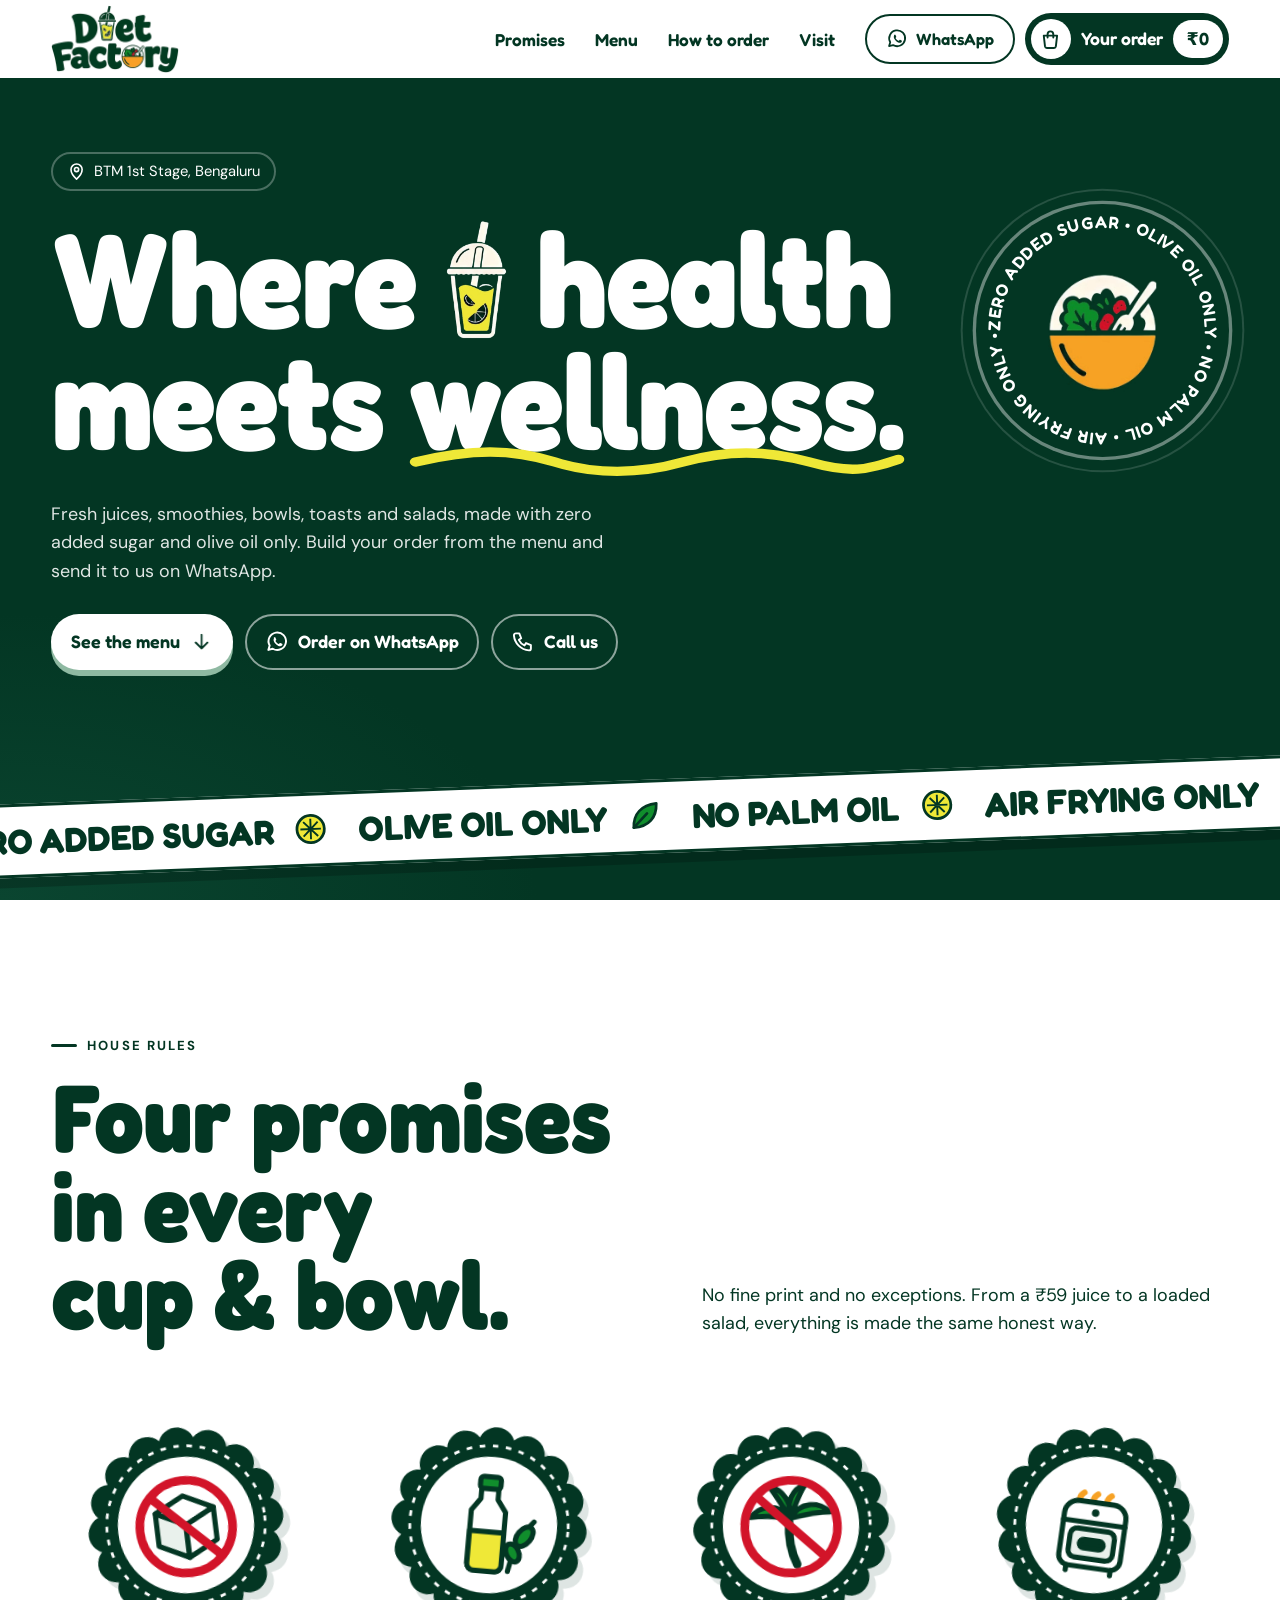
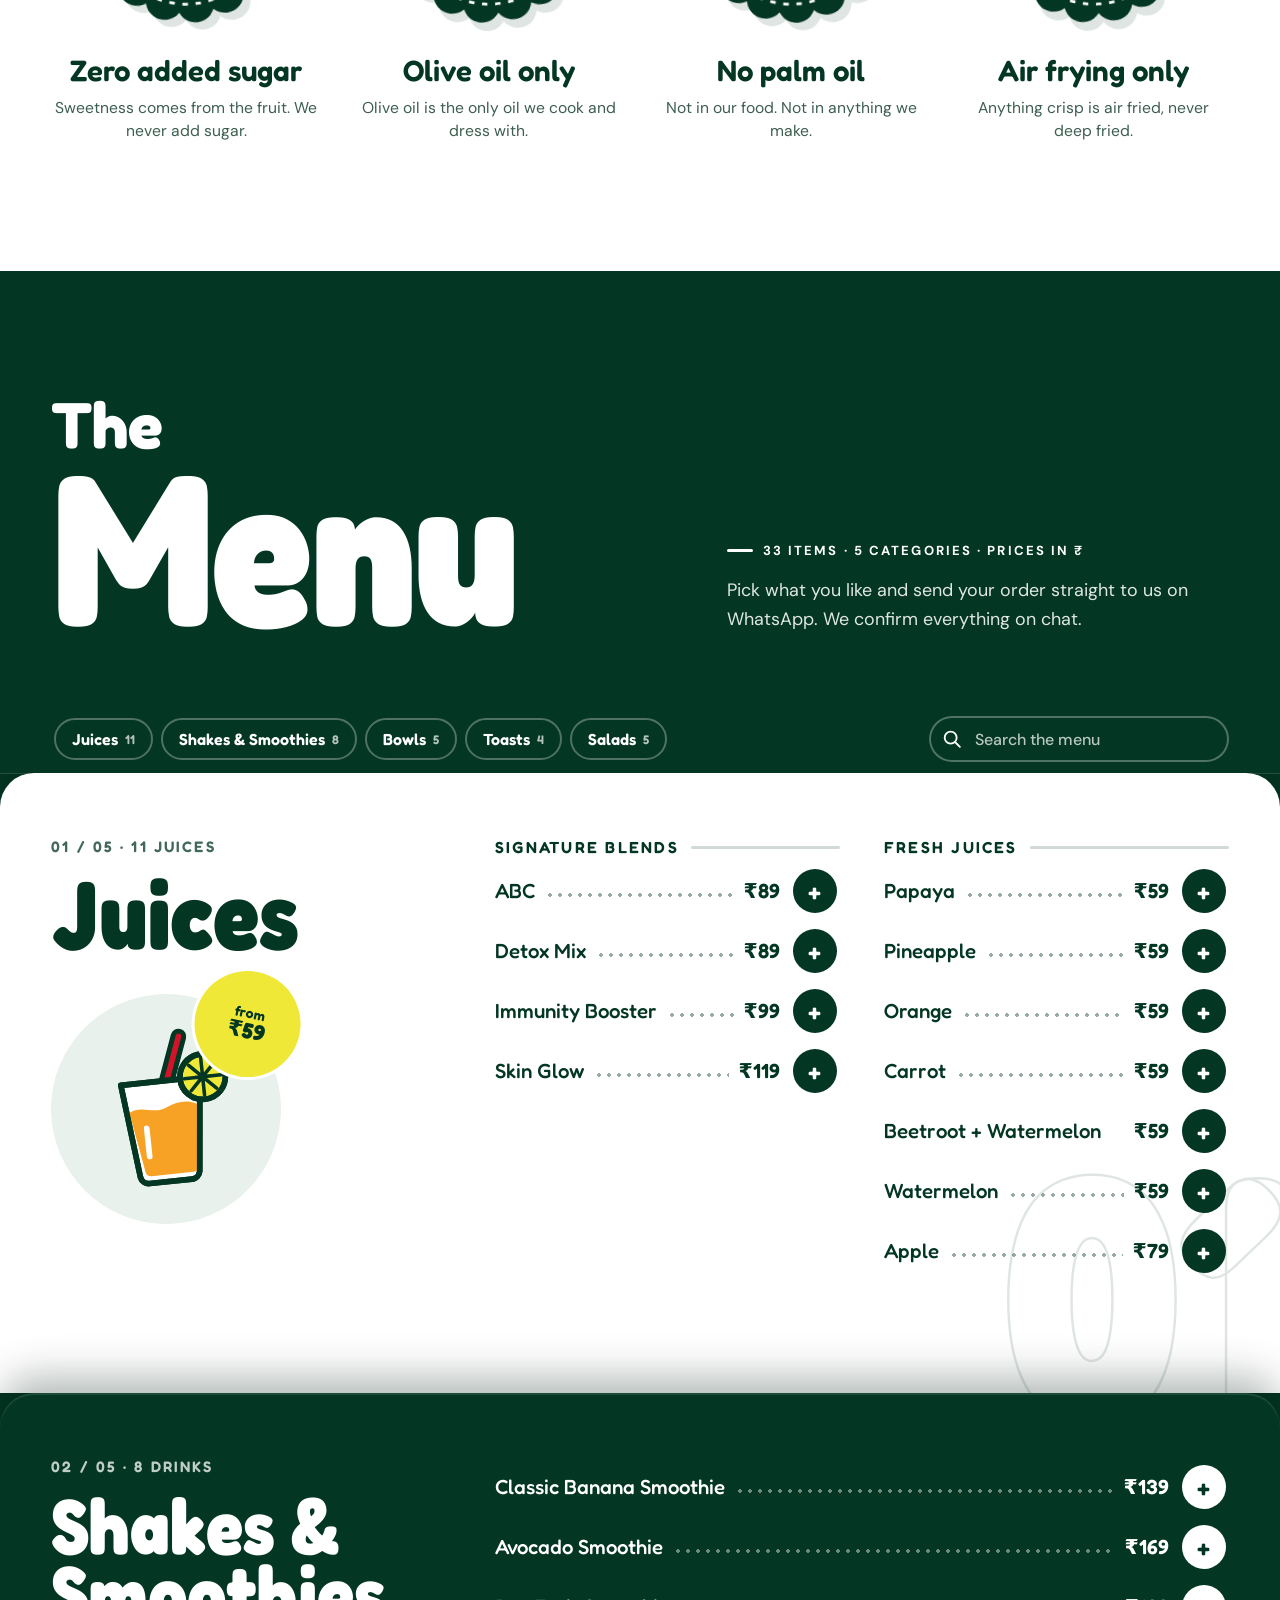
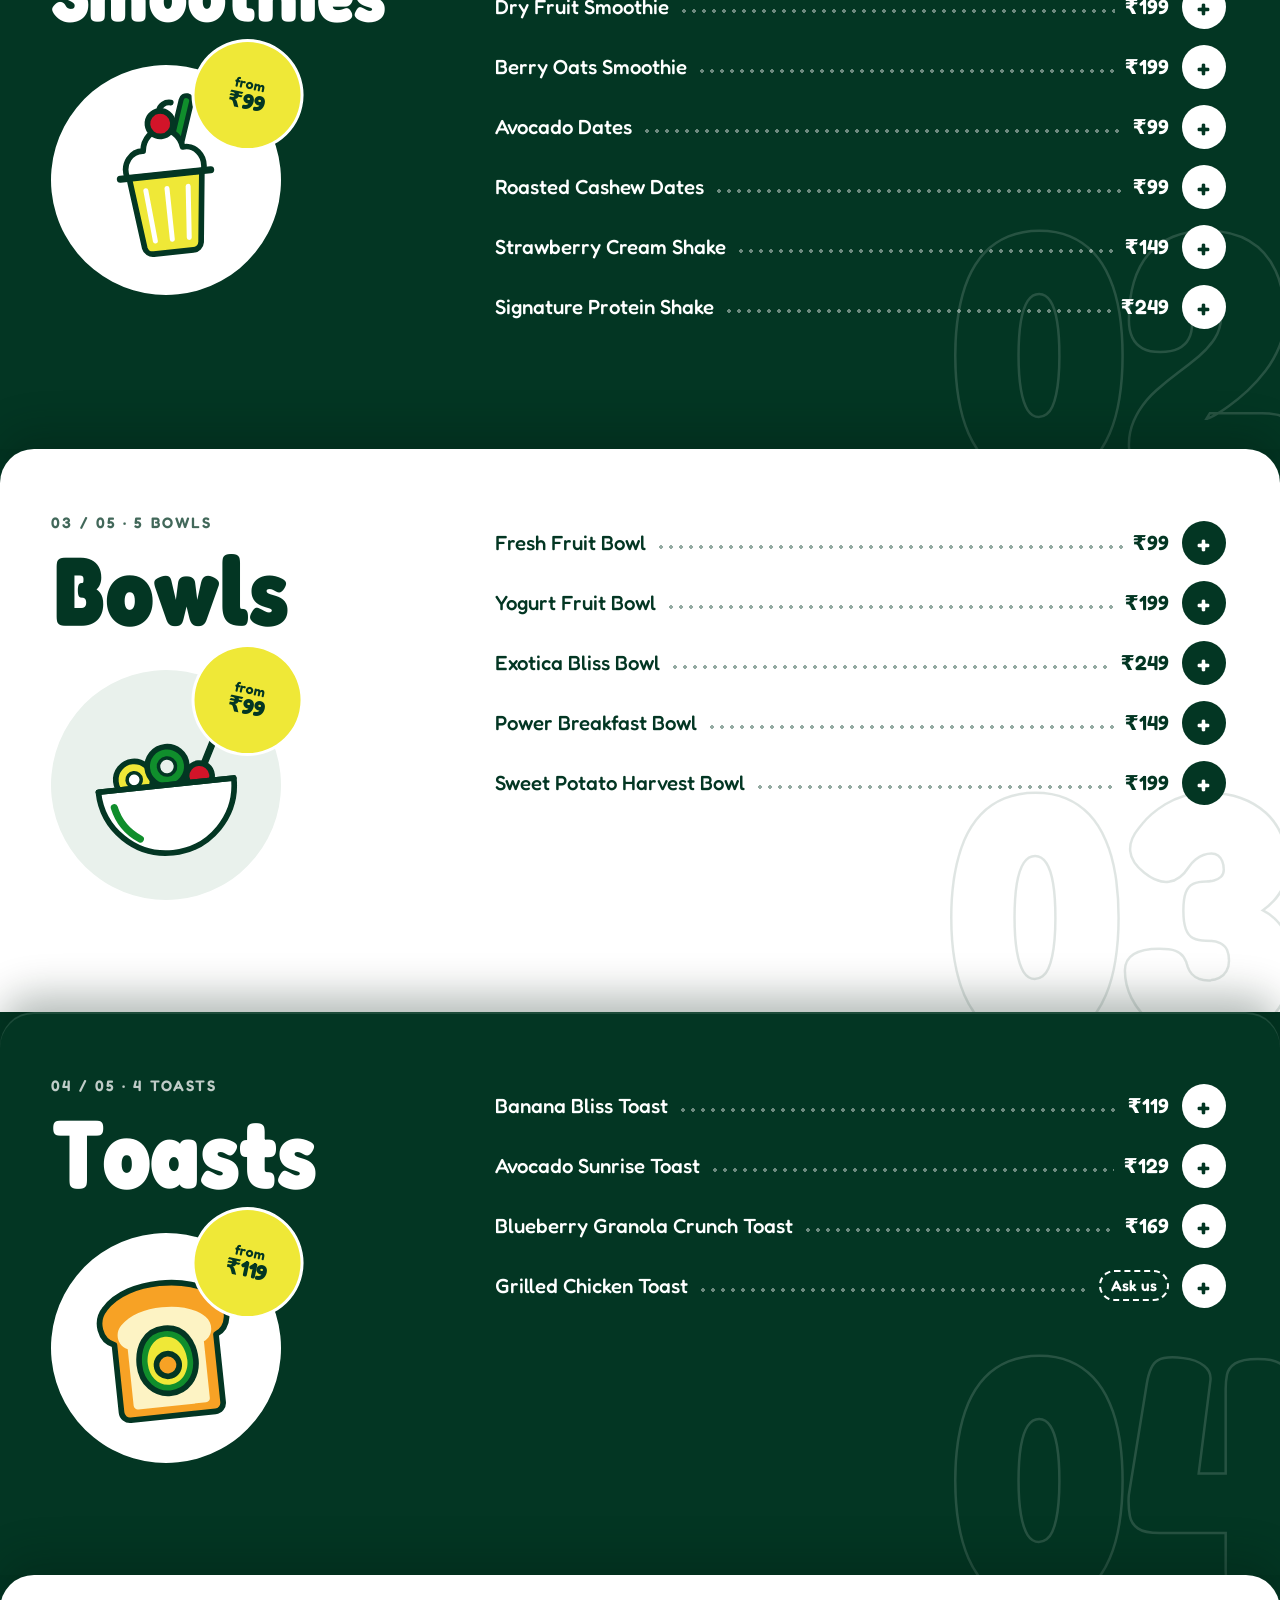
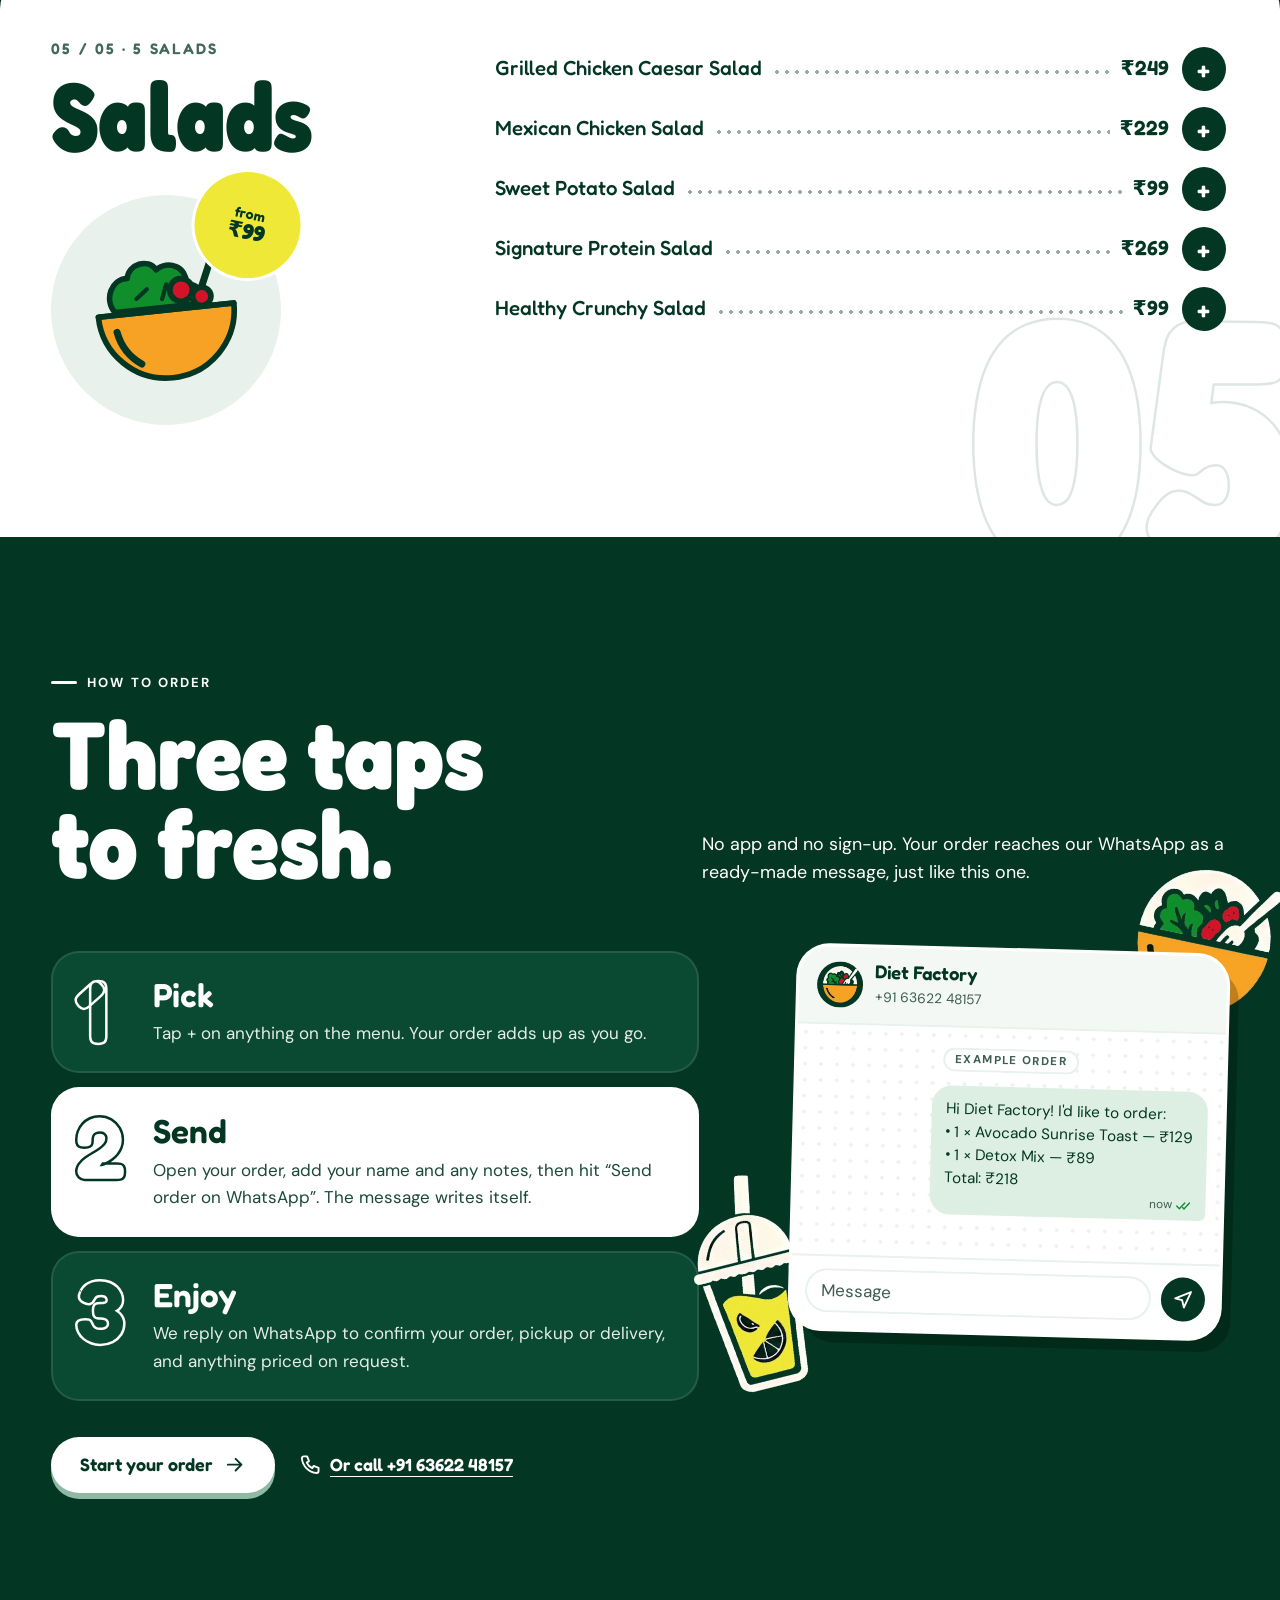
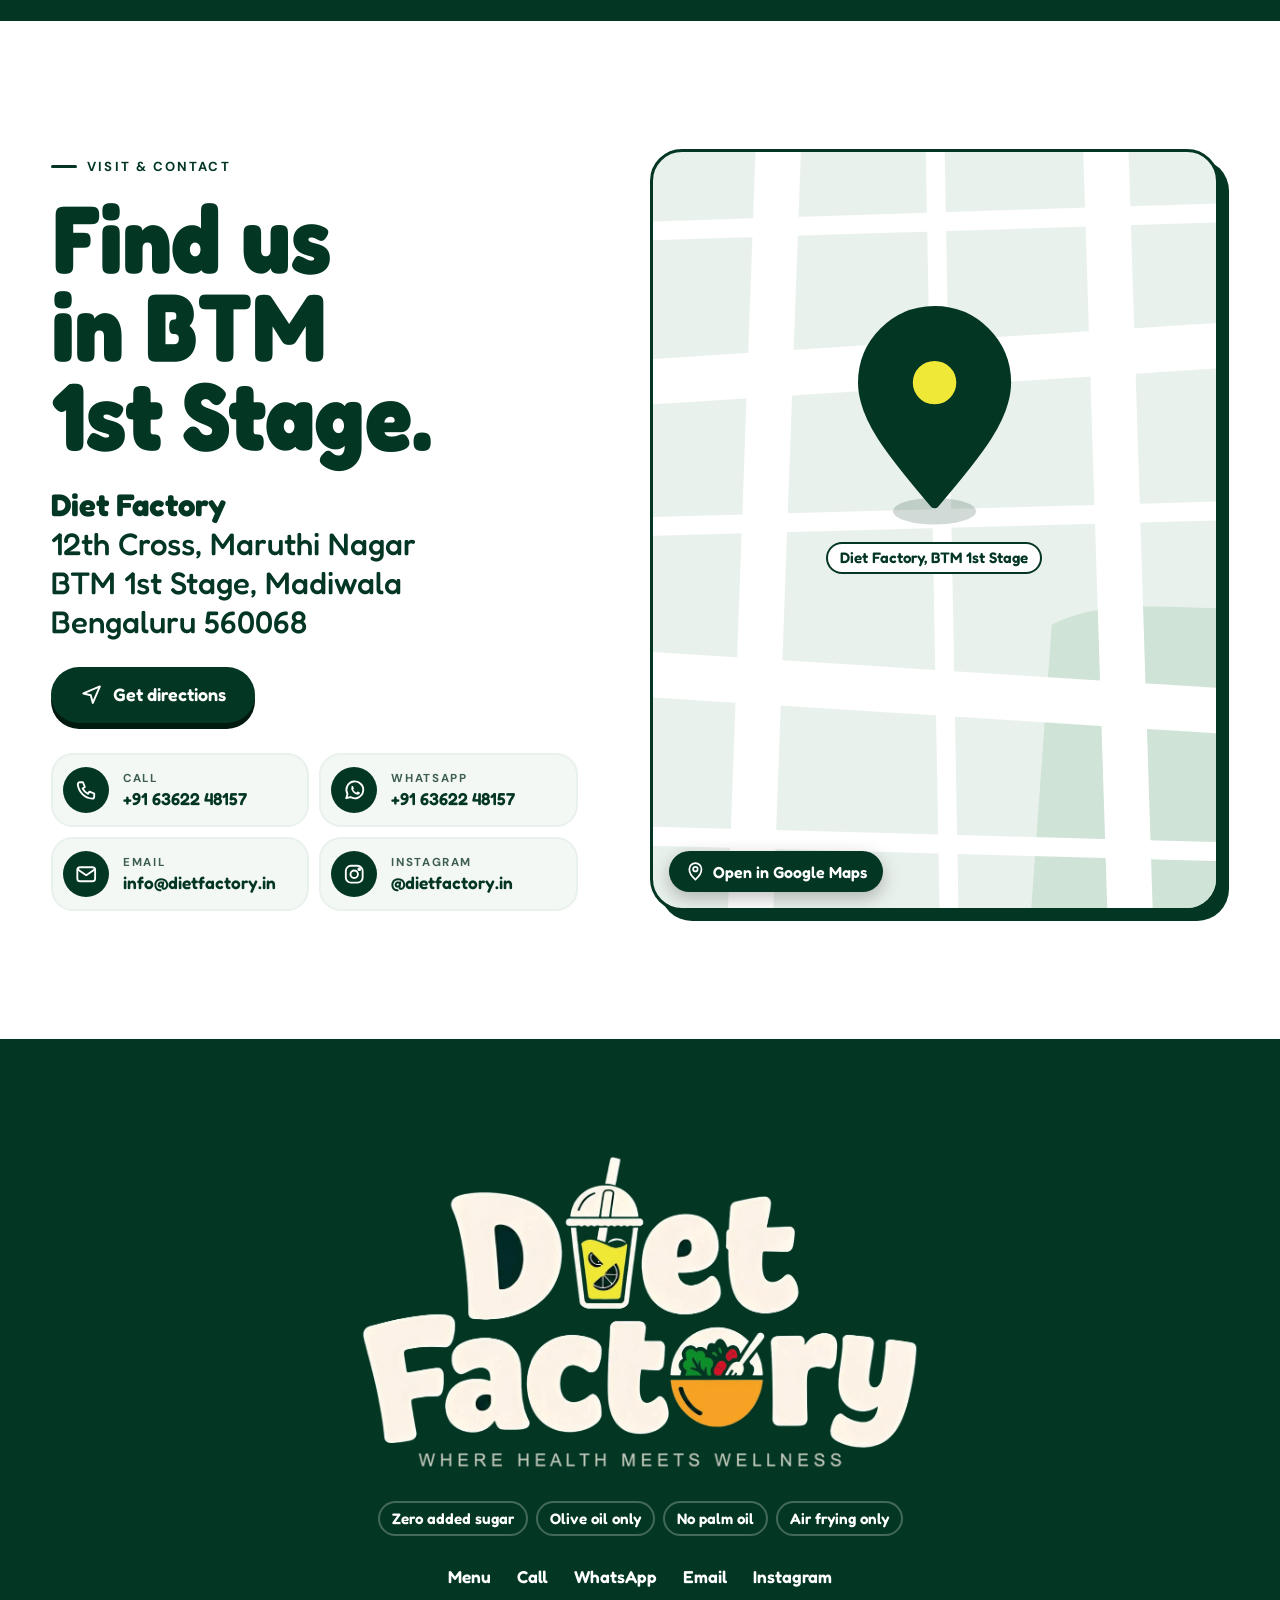
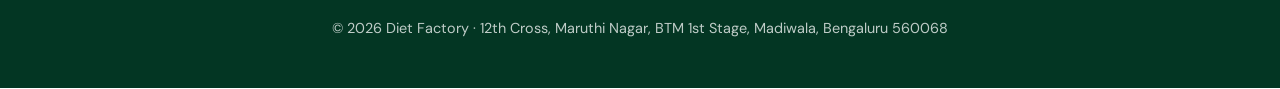
==== commit 3890ec0b: "Redesign the Diet Factory website from scratch - New green and white design built on the logo green " ====
--- a/index.html
+++ b/index.html
@@ -1,334 +1,360 @@
-<!DOCTYPE html>
-<html lang="en">
+<!doctype html>
+<html lang="en-IN">
 <head>
 <meta charset="utf-8">
-<meta name="viewport" content="width=device-width, initial-scale=1, viewport-fit=cover">
-<title>Diet Factory | Healthy food in BTM Layout, Bengaluru</title>
-<meta name="description" content="Diet Factory, where health meets wellness. Protein salads, juices, shakes and bowls in BTM Layout, Bengaluru. Zero added sugar, olive oil only, no palm oil.">
+<meta name="viewport" content="width=device-width,initial-scale=1,viewport-fit=cover">
+<meta name="color-scheme" content="light">
+<title>Diet Factory | Where health meets wellness · BTM 1st Stage, Bengaluru</title>
+<meta name="description" content="Fresh juices, smoothies, bowls, toasts and salads in BTM 1st Stage, Bengaluru. Zero added sugar, olive oil only, no palm oil, air frying only. Build your order and send it on WhatsApp.">
+<link rel="canonical" href="https://dietfactorydotin.github.io/DietFactory/">
 <meta name="theme-color" content="#033623">
 <meta property="og:type" content="website">
+<meta property="og:site_name" content="Diet Factory">
+<meta property="og:locale" content="en_IN">
+<meta property="og:url" content="https://dietfactorydotin.github.io/DietFactory/">
 <meta property="og:title" content="Diet Factory | Where health meets wellness">
-<meta property="og:description" content="Protein salads, juices, shakes and bowls in BTM Layout, Bengaluru. Zero added sugar, olive oil only, no palm oil.">
-<meta property="og:image" content="https://dietfactory.in/assets/og-image.jpg">
+<meta property="og:description" content="Fresh juices, smoothies, bowls, toasts and salads in BTM 1st Stage, Bengaluru. Order on WhatsApp.">
+<meta property="og:image" content="https://dietfactorydotin.github.io/DietFactory/assets/og-image.jpg">
+<meta property="og:image:width" content="1200">
+<meta property="og:image:height" content="630">
+<meta property="og:image:alt" content="Diet Factory logo: Where health meets wellness">
 <meta name="twitter:card" content="summary_large_image">
-<link rel="icon" type="image/png" href="assets/favicon.png">
+<meta name="twitter:image" content="https://dietfactorydotin.github.io/DietFactory/assets/og-image.jpg">
+<link rel="icon" type="image/png" sizes="64x64" href="assets/favicon.png">
 <link rel="apple-touch-icon" href="assets/apple-touch-icon.png">
-<link rel="preload" as="image" href="assets/logo-cream.webp">
-<link rel="preconnect" href="https://fonts.googleapis.com">
+<link rel="preload" as="image" href="assets/logo-green-wordmark.webp">
 <link rel="preconnect" href="https://fonts.gstatic.com" crossorigin>
-<link href="https://fonts.googleapis.com/css2?family=Fredoka:wght@500;600;700&family=Nunito:wght@400;600;700;800&display=swap" rel="stylesheet">
+<link rel="stylesheet" href="https://fonts.googleapis.com/css2?family=DM+Sans:opsz,wght@9..40,400..700&family=Fredoka:wdth,wght@75..125,400..700&display=swap">
+<script type="application/ld+json">{"@context":"https://schema.org","@type":"Restaurant","name":"Diet Factory","slogan":"Where health meets wellness","url":"https://dietfactorydotin.github.io/DietFactory/","image":"https://dietfactorydotin.github.io/DietFactory/assets/og-image.jpg","logo":"https://dietfactorydotin.github.io/DietFactory/assets/icon-512.png","telephone":"+916362248157","email":"info@dietfactory.in","address":{"@type":"PostalAddress","streetAddress":"12th Cross, Maruthi Nagar, BTM 1st Stage, Madiwala","addressLocality":"Bengaluru","postalCode":"560068","addressRegion":"Karnataka","addressCountry":"IN"},"sameAs":["https://www.instagram.com/dietfactory.in/"],"servesCuisine":["Healthy food","Juices","Salads"],"priceRange":"₹"}</script>
 <script>document.documentElement.classList.add('js')</script>
 <style>
-:root{
-  /* brand colours, sampled from the logo */
-  --forest:#033623;--forest-deep:#022818;--cream:#fcf4e8;--sage:#c0cabe;
-  --lemon:#efe837;--orange:#f7a225;--leaf:#108e2c;--tomato:#d21429;
-  /* theme tokens */
-  --bg:#fcf4e8;--card:#fffdf8;--ink:#033623;--mut:#4f6a5b;--line:#0336231c;--accent:#108e2c;
-  --r:26px;--display:Fredoka,'Arial Rounded MT Bold',system-ui,sans-serif;
-}
-@media (prefers-color-scheme:dark){:root:not([data-theme="light"]){--bg:#011a10;--card:#062d1d;--ink:#fcf4e8;--mut:#b5c4b8;--line:#fcf4e81f;--accent:#efe837}}
-:root[data-theme="dark"]{--bg:#011a10;--card:#062d1d;--ink:#fcf4e8;--mut:#b5c4b8;--line:#fcf4e81f;--accent:#efe837}
-
-*,*::before,*::after{box-sizing:border-box;margin:0}
-html{scroll-behavior:smooth;scroll-padding-top:84px}
-body{background:var(--bg);color:var(--ink);font:400 17px/1.6 Nunito,system-ui,sans-serif;overflow-x:hidden;-webkit-font-smoothing:antialiased}
-img,svg{display:block;max-width:100%}
-a{color:inherit}
-h1,h2,h3{font-family:var(--display);font-weight:600;line-height:1.05}
-:focus-visible{outline:3px solid var(--orange);outline-offset:3px;border-radius:6px}
-
-/* loader */
-#load{position:fixed;inset:0;z-index:99;display:grid;place-items:center;background:var(--forest);transition:opacity .6s,visibility .6s;animation:bail 0s 4s forwards}
-#load img{width:min(72vw,420px);height:auto;animation:pop 1.1s ease-in-out infinite alternate}
-#load.off{opacity:0;visibility:hidden}
-@keyframes pop{to{transform:scale(1.06) rotate(-2deg)}}
-@keyframes bail{to{opacity:0;visibility:hidden}}
-
-/* nav */
-nav{position:fixed;top:0;left:0;right:0;z-index:50;display:flex;align-items:center;justify-content:space-between;gap:20px;padding:calc(14px + env(safe-area-inset-top,0px)) 5vw 14px;color:var(--cream);transition:background .3s,box-shadow .3s,padding .3s}
-nav.s{background:#033623e8;-webkit-backdrop-filter:blur(12px);backdrop-filter:blur(12px);box-shadow:0 8px 28px #0003;padding-block:calc(8px + env(safe-area-inset-top,0px)) 8px}
-.brand img{height:50px;width:auto;opacity:0;transform:translateY(-8px) scale(.94);transition:opacity .35s,transform .35s}
-nav.logo-on .brand img{opacity:1;transform:none}
-nav ul{display:flex;gap:30px;list-style:none;padding:0}
-nav ul a{text-decoration:none;font-weight:800;position:relative}
-nav ul a::after{content:"";position:absolute;left:0;right:0;bottom:-4px;height:3px;border-radius:3px;background:var(--lemon);transform:scaleX(0);transform-origin:left;transition:transform .25s}
-nav ul a:hover::after{transform:scaleX(1)}
-@media(max-width:760px){nav ul{display:none}.brand img{height:42px}}
-
-/* buttons */
-.btn{display:inline-flex;align-items:center;justify-content:center;gap:8px;padding:14px 26px;border-radius:99px;border:2px solid transparent;font:800 1rem/1 Nunito,sans-serif;text-decoration:none;cursor:pointer;transition:transform .2s,box-shadow .2s,background .2s,color .2s}
-.btn:hover{transform:translateY(-3px)}
-.btn:active{transform:translateY(3px);box-shadow:none}
-.btn-lemon{background:var(--lemon);color:var(--forest);box-shadow:0 5px 0 #b3ac16}
-.btn-orange{background:var(--orange);color:var(--forest);box-shadow:0 5px 0 #b97510}
-.btn-forest{background:var(--forest);color:var(--cream);box-shadow:0 5px 0 #011c12}
-.btn-ghost{border-color:currentColor;color:var(--cream)}
-.btn-ghost:hover{background:var(--cream);color:var(--forest)}
-nav .btn{padding:11px 20px}
-@media (prefers-color-scheme:dark){:root:not([data-theme="light"]) .btn-forest{background:var(--lemon);color:var(--forest);box-shadow:0 5px 0 #b3ac16}}
-:root[data-theme="dark"] .btn-forest{background:var(--lemon);color:var(--forest);box-shadow:0 5px 0 #b3ac16}
-
-/* hero */
-.hero{position:relative;isolation:isolate;min-height:100svh;display:grid;place-items:center;padding:112px 5vw 176px;overflow:hidden;text-align:center;color:var(--cream);background:radial-gradient(60% 52% at 50% 36%,#0d5838 0%,#033623 72%) var(--forest)}
-.hero-in{position:relative;z-index:2;max-width:900px;display:flex;flex-direction:column;align-items:center}
-.hero-logo{width:clamp(260px,52vw,600px);height:auto;filter:drop-shadow(0 18px 30px #0005);animation:logoIn 1s cubic-bezier(.2,1.35,.4,1) .2s both}
-@keyframes logoIn{from{opacity:0;transform:scale(.82) translateY(20px)}}
-.hero h1{font-size:clamp(1.75rem,4.2vw,3rem);margin-top:26px;text-wrap:balance}
-.js .hero h1 span{display:inline-block;overflow:hidden;vertical-align:top;padding-bottom:.08em}
-.js .hero h1 b{display:inline-block;font-weight:inherit;transform:translateY(115%);animation:up .8s cubic-bezier(.2,.9,.2,1) forwards}
-.hero h1 .l b{color:var(--lemon)}.hero h1 .o b{color:var(--orange)}
-@keyframes up{to{transform:none}}
-.hero p{max-width:42ch;margin:16px auto 30px;text-wrap:pretty;color:var(--sage);font-size:1.12rem}
-.row{display:flex;gap:16px;flex-wrap:wrap;justify-content:center}
-
-.fr{position:absolute;z-index:1;width:clamp(56px,7vw,104px);aspect-ratio:1;height:auto;pointer-events:none;filter:drop-shadow(0 14px 14px #0004);animation:fl 5s ease-in-out infinite alternate}
-@keyframes fl{to{margin-top:-24px;rotate:14deg}}
-.f1{left:7vw;top:18%}.f2{left:13vw;top:54%;animation-delay:-2s}.f3{left:4vw;top:74%;width:clamp(44px,4.6vw,70px);animation-delay:-3.5s}
-.f4{right:10vw;top:16%;animation-delay:-1s}.f5{right:17vw;top:46%;animation-delay:-2.5s}.f6{right:4vw;top:30%;width:clamp(44px,5vw,76px);animation-delay:-4s}
-@media(max-width:760px){.f2,.f3,.f5,.f6{display:none}.f1{left:-18px;top:63%;width:66px}.f4{right:-12px;top:14%;width:60px}}
-
-.badge{position:absolute;z-index:1;right:6vw;bottom:176px;width:150px;filter:drop-shadow(0 12px 18px #0004)}
-.badge .spin{transform-origin:100px 100px;animation:spin 16s linear infinite}
-.badge text{font:600 19px Fredoka,sans-serif;letter-spacing:.06em;fill:var(--forest)}
-@keyframes spin{to{transform:rotate(360deg)}}
-@media(max-width:1000px){.badge{display:none}}
-
-.wave{position:absolute;left:0;right:0;bottom:-2px;height:130px;z-index:0}
-.wave svg{position:absolute;bottom:0;width:200%;max-width:none;height:100%;animation:wv 10s linear infinite}
-.wave svg+svg{animation-duration:15s;animation-direction:reverse}
-@keyframes wv{to{transform:translateX(-50%)}}
-
-/* marquee */
-.mq{background:var(--lemon);color:var(--forest);overflow:hidden;white-space:nowrap;padding:14px 0 16px;margin-top:-1px}
-.mq div{display:inline-block;animation:mq 30s linear infinite;font:600 1.6rem var(--display);letter-spacing:.02em}
-.mq span{margin:0 26px;color:var(--tomato)}
-@keyframes mq{to{transform:translateX(-50%)}}
-
-/* sections */
-section{padding:96px 5vw}
-.wrap{max-width:1180px;margin:0 auto}
-.eyebrow{display:block;font:800 .8rem/1 Nunito,sans-serif;letter-spacing:.28em;text-transform:uppercase;color:var(--accent);margin-bottom:14px}
-h2{font-size:clamp(2.3rem,5.4vw,4rem);font-weight:700;margin-bottom:14px}
-.sub{color:var(--mut);max-width:50ch;margin-bottom:42px;font-size:1.08rem}
-.js .up{opacity:0;transform:translateY(28px);transition:opacity .7s,transform .7s cubic-bezier(.2,.9,.2,1)}
-.js .up.in{opacity:1;transform:none}
-
-.stats{display:grid;grid-template-columns:repeat(auto-fit,minmax(210px,1fr));gap:20px}
-.st{position:relative;overflow:hidden;background:var(--card);border:2px solid var(--line);border-radius:var(--r);padding:30px 26px 28px;border-bottom:10px solid var(--lemon)}
-.st:nth-child(2){border-bottom-color:var(--orange)}.st:nth-child(3){border-bottom-color:var(--tomato)}.st:nth-child(4){border-bottom-color:var(--leaf)}
-.st .n{font:700 4.4rem/1 var(--display)}
-.st p{font-weight:800;margin-top:8px}
-
-.tabs{display:flex;gap:10px;flex-wrap:wrap;margin-bottom:30px}
-.tabs button{font:800 1rem Nunito,sans-serif;padding:11px 22px;border-radius:99px;border:2px solid var(--ink);background:transparent;color:var(--ink);cursor:pointer;transition:background .2s,color .2s,transform .2s}
-.tabs button:hover{transform:translateY(-2px)}
-.tabs button[aria-selected="true"]{background:var(--ink);color:var(--bg)}
-#grid{display:grid;grid-template-columns:repeat(auto-fill,minmax(250px,1fr));gap:20px}
-.it{background:var(--card);border:2px solid var(--line);border-radius:var(--r);padding:24px;display:flex;flex-direction:column;gap:8px;opacity:0;transform:scale(.92) rotate(-2deg);animation:in .5s forwards;transition:transform .3s,box-shadow .3s}
-.it:hover{transform:translateY(-8px) rotate(1deg);box-shadow:0 20px 34px #0336231f}
-@keyframes in{to{opacity:1;transform:none}}
-.it .e{width:76px;height:76px;border-radius:50%;display:grid;place-items:center;font-size:2.5rem;margin-bottom:6px;background:#efe83766}
-.it:nth-child(4n+2) .e{background:#f7a22559}.it:nth-child(4n+3) .e{background:#108e2c38}.it:nth-child(4n+4) .e{background:#d2142930}
-.it h3{font-size:1.45rem}
-.it p{color:var(--mut);font-size:.96rem;flex:1}
-.pr{display:flex;justify-content:space-between;align-items:center;gap:10px;margin-top:6px}
-.pr b{font:700 1.7rem var(--display)}
-.tag{background:var(--lemon);color:var(--forest);border-radius:99px;font-size:.78rem;font-weight:800;padding:3px 11px}
-
-.band{background:var(--forest);color:var(--cream)}
-.band .eyebrow{color:var(--lemon)}.band .sub{color:var(--sage)}
-.wg{display:grid;grid-template-columns:repeat(auto-fit,minmax(230px,1fr));gap:20px}
-.w{background:#fcf4e80d;border:2px solid #fcf4e81f;border-radius:var(--r);padding:28px;transition:background .3s,transform .3s}
-.w:hover{background:#fcf4e81a;transform:translateY(-6px)}
-.w i{font-style:normal;font-size:2rem;width:64px;height:64px;border-radius:50%;display:grid;place-items:center;background:var(--lemon);margin-bottom:16px}
-.w:nth-child(2) i{background:var(--orange)}.w:nth-child(3) i{background:#f4c7cc}.w:nth-child(4) i{background:#9fd9a9}
-.w h3{font-size:1.5rem;margin-bottom:6px}
-.w p{color:var(--sage)}
-
-.rv{position:relative;display:grid;max-width:820px}
-.rv::before{content:"\201C";position:absolute;left:-8px;top:-70px;font:700 9rem/1 var(--display);color:var(--orange);opacity:.9}
-.rv blockquote{grid-area:1/1;padding-top:24px;font:500 clamp(1.4rem,2.8vw,2.1rem)/1.3 var(--display);opacity:0;transform:translateY(24px);transition:opacity .6s,transform .6s;pointer-events:none}
-.rv blockquote.on{opacity:1;transform:none;pointer-events:auto}
-.rv cite{display:block;margin-top:16px;font:800 1rem Nunito,sans-serif;font-style:normal;color:var(--accent)}
-.dots{display:flex;gap:10px;margin-top:28px}
-.dots button{width:14px;height:14px;border-radius:50%;border:2px solid var(--ink);background:transparent;padding:0;cursor:pointer;transition:background .2s,width .2s}
-.dots button[aria-current="true"]{background:var(--ink);width:34px;border-radius:99px}
-
-.loc{display:grid;grid-template-columns:repeat(auto-fit,minmax(290px,1fr));gap:36px;align-items:center}
-.card{position:relative;overflow:hidden;background:var(--forest);color:var(--cream);border-radius:var(--r);padding:34px}
-.card h3{font-size:2rem;color:var(--lemon);margin-bottom:12px}
-.card dl{display:grid;grid-template-columns:auto 1fr;gap:6px 16px;margin-bottom:26px}
-.card dt{font-weight:800;color:var(--sage);font-size:.85rem;letter-spacing:.14em;text-transform:uppercase;padding-top:3px}
-.card .bowl{position:absolute;right:-34px;top:-34px;width:150px;border-radius:50%;opacity:.95;transform:rotate(12deg)}
-@media(max-width:480px){.card .bowl{width:110px}}
-
-footer{background:var(--forest-deep);color:var(--sage);padding:56px 5vw 34px}
-.fi{max-width:1180px;margin:0 auto;display:flex;gap:30px;justify-content:space-between;align-items:center;flex-wrap:wrap}
-.fbrand img{height:80px;width:auto}
-.fbrand small{display:block;margin-top:10px;font-weight:800;font-size:.72rem;letter-spacing:.3em;color:var(--sage)}
-footer p{color:var(--cream)}
-.copy{max-width:1180px;margin:34px auto 0;padding-top:20px;border-top:1px solid #fcf4e81f;font-size:.9rem}
-
-#cur{position:fixed;left:0;top:0;width:34px;height:34px;border:2px solid var(--orange);border-radius:50%;pointer-events:none;z-index:98;transform:translate(-100px,-100px);transition:width .2s,height .2s,background .2s,margin .2s;display:none}
-#cur.h{width:60px;height:60px;margin:-13px 0 0 -13px;background:#f7a22533}
-@media(pointer:fine){#cur{display:block}}
-@media(prefers-reduced-motion:reduce){*,*::before,*::after{animation-duration:.01ms!important;animation-iteration-count:1!important;transition-duration:.01ms!important;scroll-behavior:auto!important}}
+:root{--g:#033623;--g2:#0b4a32;--mint:#e9f1ec;--mist:#f4f8f5;--lemon:#efe837;--orange:#f7a225;--leaf:#108e2c;--tom:#d21429;--soft:#3d5e50;--navh:64px;--gut:16px;--fc:#033623;--fb:"DM Sans",system-ui,-apple-system,"Segoe UI",sans-serif;--fd:Fredoka,"Arial Rounded MT Bold",system-ui,sans-serif}@media(min-width:720px){:root{--gut:32px}}@media(min-width:960px){:root{--navh:80px;--gut:clamp(32px,4vw,64px)}}*,*::before,*::after{box-sizing:border-box}html{scroll-behavior:smooth;-webkit-text-size-adjust:100%}[hidden]{display:none!important}body{margin:0;background:#fff;color:var(--g);font:400 1.0625rem/1.6 var(--fb);-webkit-font-smoothing:antialiased}img,svg{display:block;max-width:100%}a{color:inherit}h1,h2,h3,h4{font-family:var(--fd);margin:0;line-height:1;text-wrap:balance}p{margin:0}.wrap{width:min(1320px,100% - 2*var(--gut));margin-inline:auto}.sr{position:absolute!important;width:1px;height:1px;overflow:hidden;clip-path:inset(50%);white-space:nowrap}:focus-visible{outline:3px solid var(--fc);outline-offset:3px}.dk{--fc:var(--lemon);background:var(--g);color:#fff}.ic{width:1.3em;height:1.3em;flex:none;fill:none;stroke:currentColor;stroke-width:2;stroke-linecap:round;stroke-linejoin:round}.skip{position:absolute;left:12px;top:-80px;z-index:99;background:#fff;color:var(--g);padding:10px 18px;border-radius:999px;font-weight:700}.skip:focus{top:12px}.btn{display:inline-flex;align-items:center;justify-content:center;gap:.55em;min-height:56px;padding:0 1.5em;border-radius:999px;border:2.5px solid transparent;font:600 1.12rem/1 var(--fd);text-decoration:none;cursor:pointer;transition:transform .15s,box-shadow .15s,background .2s;white-space:nowrap}.btn:active{transform:translateY(4px)}.bw{background:#fff;color:var(--g);box-shadow:0 6px 0 #8fb9a2}.bw:hover{transform:translateY(-2px);box-shadow:0 8px 0 #8fb9a2}.bw:active{box-shadow:0 2px 0 #8fb9a2}.bo{border-color:rgba(255,255,255,.55);background:none;color:#fff}.bo:hover{border-color:#fff;background:rgba(255,255,255,.08)}.bg{background:var(--g);color:#fff;box-shadow:0 6px 0 #011a10}.bg:hover{transform:translateY(-2px);box-shadow:0 8px 0 #011a10}.bg:active{box-shadow:0 2px 0 #011a10}.eye{display:inline-flex;align-items:center;gap:10px;font:700 .82rem/1 var(--fb);letter-spacing:.16em;text-transform:uppercase}.eye::before{content:"";width:26px;height:3px;border-radius:2px;background:currentColor}.eye+.h2{margin-top:18px}.h2{font:700 clamp(2.6rem,9vw,6rem)/.92 var(--fd);font-stretch:85%;letter-spacing:-.01em}.sec{padding:clamp(76px,10vw,140px) 0;scroll-margin-top:var(--navh)}.sh{display:grid;gap:18px;margin-bottom:clamp(44px,6vw,80px)}.lede{max-width:36rem;font-size:clamp(1.05rem,1.4vw,1.22rem)}.top{position:sticky;top:0;z-index:40;height:var(--navh);background:#fff;border-bottom:2px solid var(--g)}.nav{display:flex;align-items:center;gap:8px;height:100%}.brand{margin-right:auto;border-radius:8px}.brand img{height:calc(var(--navh) - 12px);width:auto}.nav ul{display:none;list-style:none;margin:0;padding:0;gap:2px}.nav ul a{display:block;padding:10px 14px;border-radius:999px;font:600 1.08rem var(--fd);text-decoration:none}.nav ul a:hover{background:var(--mint)}.ib{display:grid;place-items:center;width:44px;height:44px;border-radius:50%;border:2px solid var(--g);color:var(--g);text-decoration:none}.ib:hover{background:var(--mint)}.nwa{display:none}.bag{display:flex;align-items:center;justify-content:center;gap:10px;width:44px;height:44px;padding:0;border:0;border-radius:999px;background:var(--g);color:#fff;font:600 1.1rem/1 var(--fd);cursor:pointer}.bi{position:relative;display:grid;place-items:center;flex:none}.ct{position:absolute;top:-13px;right:-15px;min-width:22px;height:22px;padding:0 6px;border-radius:11px;background:var(--lemon);color:var(--g);font:700 .8rem/22px var(--fd);text-align:center;box-shadow:0 0 0 2px #fff}.bag .bt,.bag .bs{display:none;white-space:nowrap}.bag.e .ct{display:none}.bump{animation:bump .45s}@keyframes bump{40%{transform:scale(1.3) rotate(-10deg)}}.fly{position:fixed;z-index:60;width:28px;height:28px;pointer-events:none}.fly svg{width:100%;height:100%}.fbar{position:fixed;z-index:45;left:var(--gut);right:var(--gut);bottom:max(12px,env(safe-area-inset-bottom));display:flex;align-items:center;gap:12px;height:66px;padding:0 9px 0 11px;border:0;border-radius:24px;background:var(--g);color:#fff;text-align:left;cursor:pointer;box-shadow:0 0 0 3px #fff,0 16px 34px rgba(1,26,16,.42);transform:translateY(140%);visibility:hidden;transition:transform .45s cubic-bezier(.3,1.3,.5,1),visibility 0s .45s}.fbar.show{transform:none;visibility:visible;transition:transform .45s cubic-bezier(.3,1.3,.5,1)}.fbar .bi{width:44px;height:44px;border-radius:50%;background:#fff;color:var(--g)}.fbar .ct{top:-6px;right:-8px;box-shadow:none}.fbt{flex:1;min-width:0;display:grid;gap:3px}.fbt b{font:700 1.2rem/1 var(--fd)}.fbt small{font-size:.84rem;line-height:1.1;opacity:.85}.fbt b,.fbt small{white-space:nowrap;overflow:hidden;text-overflow:ellipsis}.fgo{display:inline-flex;align-items:center;gap:6px;height:48px;padding:0 15px;border-radius:17px;background:#fff;color:var(--g);font:600 1.02rem var(--fd);white-space:nowrap}@media(max-width:959px){html.hasbar{scroll-padding-bottom:96px}.bag .bi{color:#fff}}@media(min-width:960px){.fbar{display:none}.nav{gap:10px}.nav ul{display:flex;margin-right:6px}.ntel{display:none}.nwa{display:inline-flex;min-height:50px;padding:0 1.15em;font-size:1.02rem;box-shadow:none;border-color:var(--g);background:#fff;color:var(--g)}.nwa:hover{background:var(--mint)}.bag{width:auto;height:52px;padding:0 6px}.bag .bi{width:40px;height:40px;border-radius:50%;background:#fff;color:var(--g)}.bag .ct{top:-5px;right:-7px;box-shadow:none}.bag .bt,.bag .bs{display:block}.bag .bs{padding:10px 14px;border-radius:999px;background:#fff;color:var(--g)}.bag:hover{background:var(--g2)}}.hero{position:relative;overflow:clip;min-height:calc(100svh - var(--navh));display:flex;flex-direction:column;background:radial-gradient(60% 50% at 0 100%,#0a4530 0,transparent 70%),var(--g);padding-top:clamp(26px,4vw,52px)}.hero>.wrap{position:relative;flex:1;display:flex;flex-direction:column;justify-content:center}.pill{display:inline-flex;align-items:center;gap:8px;align-self:flex-start;padding:8px 14px;border:2px solid rgba(255,255,255,.28);border-radius:999px;font-size:.92rem;line-height:1.2}.hw{position:relative;--hf:clamp(3.3rem,18vw,6.2rem)}.mega{font:700 var(--hf)/.9 var(--fd);font-stretch:84%;letter-spacing:-.015em;margin:.28em 0 .32em;text-wrap:initial}.mega .w{display:block}.mega .l{display:block;animation:rise .9s cubic-bezier(.2,.8,.2,1) both}.mega .l+.l{animation-delay:.12s}.mega img{display:inline-block;height:.9em;width:auto;vertical-align:-.1em;margin:0 .02em}.sq{position:relative;display:inline-block;white-space:nowrap}.sq svg{position:absolute;left:0;right:0;bottom:-.1em;width:100%;height:.2em;overflow:visible}.sq path{stroke-dasharray:420;stroke-dashoffset:420;animation:draw 1.1s .7s cubic-bezier(.6,0,.2,1) forwards}@keyframes draw{to{stroke-dashoffset:0}}@keyframes rise{from{transform:translateY(.45em);opacity:0}}.hero .lede{color:rgba(255,255,255,.88)}.ctas{display:grid;grid-template-columns:1fr 1fr;gap:14px 12px;margin-top:28px}.ctas .btn:first-child{grid-column:1/-1}.ctas .btn{padding:0 1em}@media(max-width:419px){.hm{display:none}}.badge{position:absolute;right:0;top:1.17em;font-size:var(--hf);width:1.85em;aspect-ratio:1;border-radius:50%;background:var(--g);box-shadow:0 0 0 .025em rgba(255,255,255,.4),0 0 0 .1em var(--g),0 0 0 .115em rgba(255,255,255,.14)}.badge svg{position:absolute;inset:0;width:100%;height:100%;animation:spin 30s linear infinite}.badge text{font:600 13.4px var(--fd);fill:#fff;letter-spacing:.02em}.badge img{position:absolute;left:28%;top:27%;width:44%;height:auto}@media(min-width:720px){.hw{--hf:calc((100vw - 2*var(--gut))/6.75)}.mega{margin:.2em 0 .3em}.mega .w{display:inline}.badge{top:auto;bottom:calc(100% - .05em);width:1.5em}}@media(min-width:960px){.hw{--hf:min(10.4vw,10.6rem)}.badge{top:-.1em;bottom:auto;width:1.9em}}@keyframes spin{to{rotate:360deg}}.mqw{position:relative;padding:34px 0 46px;margin-top:clamp(30px,5vw,56px)}.mq{width:112%;margin-left:-6%;rotate:-2.2deg;background:#fff;color:var(--g);border-block:3px solid var(--g);overflow:hidden;box-shadow:0 10px 0 rgba(0,0,0,.2)}.mqt{display:flex;width:max-content}.js .mqt{animation:mq 40s linear infinite}.mqt span{display:flex;align-items:center;gap:.6em;padding:.48em .3em .48em .6em;font:700 clamp(1.35rem,2.7vw,2.3rem)/1 var(--fd);text-transform:uppercase;white-space:nowrap}.mqt svg{width:.95em;height:.95em}@keyframes mq{to{transform:translateX(-50%)}}@media(min-width:960px){.ctas{display:flex;flex-wrap:wrap}}.prom{overflow:clip}.pl4{list-style:none;margin:0;padding:0;display:grid;grid-template-columns:repeat(2,minmax(0,1fr));gap:44px 14px}.pl4 li{display:grid;justify-items:center;align-content:start;gap:10px;text-align:center;--d:0s}.pl4 li:nth-child(2){--d:.1s}.pl4 li:nth-child(3){--d:.2s}.pl4 li:nth-child(4){--d:.3s}.st{position:relative;width:min(100%,220px);aspect-ratio:1;color:var(--g);rotate:var(--r);filter:drop-shadow(6px 8px 0 rgba(3,54,35,.13));transition:rotate .5s cubic-bezier(.3,1.7,.5,1)}.pl4 li:hover .st{rotate:0deg}.st svg{position:absolute;inset:0;width:100%;height:100%}.st .pi{inset:25%;width:50%;height:50%;stroke:#033623;stroke-width:3}.pi,.ill svg,.empty svg{stroke-linejoin:round;stroke-linecap:round}.pl4 h3{font:600 clamp(1.3rem,2.3vw,1.85rem)/1.05 var(--fd);margin-top:10px}.pl4 p{max-width:25ch;color:var(--soft);font-size:.98rem;line-height:1.5}@media(min-width:960px){.pl4{grid-template-columns:repeat(4,minmax(0,1fr));gap:32px}.prom .sh{grid-template-columns:1.2fr 1fr;align-items:end}}.mni{padding:clamp(76px,10vw,128px) 0 clamp(48px,6vw,72px)}.mni .wrap{display:grid;gap:22px}.mega2{font:700 clamp(4.6rem,24vw,13.5rem)/.8 var(--fd);font-stretch:78%;letter-spacing:-.02em}.mega2 small{display:block;font-size:.3em;font-stretch:100%;letter-spacing:0;margin-bottom:.15em}.mni .lede{color:rgba(255,255,255,.88)}.mni .lede b{color:#fff}@media(min-width:960px){.mni .wrap{grid-template-columns:1.25fr 1fr;align-items:end;gap:48px}}.chips{position:sticky;top:var(--navh);z-index:30;background:var(--g);box-shadow:0 1px 0 rgba(255,255,255,.14);--fc:var(--lemon)}.cb{position:relative;display:flex;align-items:center;gap:8px;max-width:calc(1320px + 2*var(--gut));margin:0 auto;padding:10px var(--gut)}.cb nav{flex:1;min-width:0}.chips ul{position:relative;display:flex;gap:8px;overflow-x:auto;scrollbar-width:none;list-style:none;margin:0;padding:3px 40px 3px 3px;-webkit-mask-image:linear-gradient(90deg,#000 calc(100% - 44px),transparent);mask-image:linear-gradient(90deg,#000 calc(100% - 44px),transparent)}.chips ul::-webkit-scrollbar{display:none}.chips a{display:flex;align-items:center;gap:7px;height:42px;padding:0 16px;border-radius:999px;border:2px solid rgba(255,255,255,.3);color:#fff;font:600 1rem var(--fd);text-decoration:none;white-space:nowrap;transition:background .2s,color .2s,opacity .2s}.chips a span{font-size:.78em;opacity:.7}.chips a:hover{border-color:#fff}.chips a[aria-current]{background:#fff;color:var(--g);border-color:#fff}.chips a.off{opacity:.35}.srch{position:relative;flex:none;width:46px;height:46px;color:#fff}.srch input{width:100%;height:100%;padding:0 0 0 44px;border:2px solid rgba(255,255,255,.3);border-radius:999px;background:var(--g);color:#fff;font:500 1rem var(--fb);outline:0;-webkit-appearance:none;appearance:none}.srch input::placeholder{color:rgba(255,255,255,.72)}.srch input:focus{border-color:var(--lemon)}.srch input::-webkit-search-cancel-button{display:none}.srch>.ic{position:absolute;left:12px;top:12px;pointer-events:none}.sclr{position:absolute;right:6px;top:6px;display:none;place-items:center;width:34px;height:34px;padding:0;border:0;border-radius:50%;background:rgba(255,255,255,.16);color:#fff;cursor:pointer}.sclr .ic{width:18px;height:18px}.srch.q .sclr{display:grid}.srch.q input{padding-right:46px}html:not(.js) .srch,html:not(.js) .bag{display:none}@media(max-width:959px){.srch input{cursor:pointer;color:transparent}.srch input::placeholder{color:transparent}.srch:focus-within,.srch.q{position:absolute;left:var(--gut);right:var(--gut);width:auto;z-index:2}.srch:focus-within input,.srch.q input{cursor:text;color:#fff}.srch:focus-within input::placeholder{color:rgba(255,255,255,.72)}}@media(min-width:960px){.srch{width:min(300px,26vw)}}.nores{padding:64px var(--gut) 110px;text-align:center;color:#fff}.nores p{max-width:30ch;margin:0 auto 24px;font-size:1.1rem}.nores b{display:block;font:700 clamp(2rem,6vw,3rem)/1 var(--fd);margin-bottom:12px}.nores div{display:flex;flex-wrap:wrap;justify-content:center;gap:12px}.stack{background:var(--g)}.anc{display:block;scroll-margin-top:calc(var(--navh) + 66px)}.pn{position:relative;overflow:clip;border-radius:34px 34px 0 0;box-shadow:0 -16px 40px rgba(1,26,16,.3)}.js .pn{position:sticky}.pw{background:#fff;color:var(--g)}.pg{background:var(--g);color:#fff;--fc:var(--lemon);box-shadow:0 -16px 40px rgba(1,26,16,.3),inset 0 2px 0 rgba(255,255,255,.1)}.pn>.wrap{position:relative;z-index:1;display:grid;gap:30px;padding:clamp(36px,5vw,64px) 0 clamp(96px,9vw,112px)}.ph{display:grid;grid-template-columns:minmax(0,1fr) auto;align-items:end;gap:10px 14px}.pnum{grid-column:1/-1;font:600 .95rem var(--fd);letter-spacing:.14em;text-transform:uppercase;opacity:.75}.ph h3{font:700 clamp(2.9rem,13.5vw,7.4rem)/.86 var(--fd);font-stretch:80%;letter-spacing:-.01em}.ill{position:relative;width:clamp(100px,27vw,230px);aspect-ratio:1;border-radius:50%;background:var(--mint);display:grid;place-items:center;rotate:-6deg}.pg .ill{background:#fff}.ill>svg{width:74%;height:74%;stroke:#033623;stroke-width:4}.from{position:absolute;right:0;top:-10%;width:46%;aspect-ratio:1;border-radius:50%;background:var(--lemon);color:var(--g);display:grid;place-content:center;text-align:center;rotate:18deg;font:600 clamp(.62rem,1.1vw,.9rem)/1 var(--fd);box-shadow:0 0 0 3px #fff}.from b{display:block;font-size:1.55em;font-weight:700}.bd{display:grid;gap:30px;align-content:start}.bd h4{display:flex;align-items:center;gap:12px;font:600 1rem var(--fd);letter-spacing:.14em;text-transform:uppercase;margin-bottom:4px}.bd h4::after{content:"";flex:1;height:3px;border-radius:2px;background:currentColor;opacity:.18}.bd ul{list-style:none;margin:0;padding:0}.bd li{display:flex;align-items:center;gap:10px;min-height:60px;padding:5px 0}.bd li>span{font:500 clamp(1.08rem,1.6vw,1.36rem)/1.2 var(--fd)}.bd li::after{content:"";order:1;flex:1 1 26px;min-width:26px;height:6px;margin-top:.45em;background:radial-gradient(circle,currentColor 1.7px,transparent 2.1px) 0 50%/10px 6px repeat-x;opacity:.42}.bd li>b{order:2}.bd .q{order:3}.bd li.w2>:first-child{flex:1;text-wrap:balance}.bd li.w2::after{display:none}.bd li>b{font:600 clamp(1.08rem,1.6vw,1.36rem)/1 var(--fd);white-space:nowrap}.bd li>b.ask{font-size:.95rem;padding:6px 10px;border-radius:999px;border:2px dashed currentColor}.q{display:inline-flex;align-items:center;flex:none;gap:2px;padding:3px;border-radius:999px;transition:background .2s}.q:not(.z){background:var(--mint)}.pg .q:not(.z){background:rgba(255,255,255,.14)}.q button{display:grid;place-items:center;width:44px;height:44px;padding:0;border:0;border-radius:50%;background:transparent;color:inherit;font:600 1.6rem/1 var(--fd);cursor:pointer;transition:transform .15s}.q button:active{transform:scale(.88)}.q .pl{background:var(--g);color:#fff}.pg .q .pl{background:#fff;color:var(--g)}.q .mi:hover{background:rgba(3,54,35,.08)}.pg .q .mi:hover{background:rgba(255,255,255,.12)}.q output{min-width:1.4em;text-align:center;font:600 1.12rem var(--fd)}@media(max-width:420px){.bd li{gap:8px}}.q.z .mi,.q.z output{display:none}@media(min-width:960px){.pn>.wrap{grid-template-columns:minmax(0,4fr) minmax(0,8fr);gap:clamp(40px,6vw,104px);align-items:start}.ph{grid-template-columns:1fr;align-items:start;gap:16px}.ph h3{font-size:clamp(3rem,7.6vw,7.4rem)}.ph h3.long{font-size:clamp(2.8rem,6.1vw,6rem)}.ill{margin-top:22px}.from{right:-12%;top:-6%}}.stack{counter-reset:pn}.anc{counter-increment:pn}@media(min-width:960px){.pn::before{content:"0" counter(pn);position:absolute;right:-.03em;bottom:-.2em;font:700 clamp(12rem,27vw,26rem)/1 var(--fd);font-stretch:78%;letter-spacing:-.03em;color:transparent;-webkit-text-stroke:2.5px var(--g);opacity:.12;pointer-events:none}.pg::before{-webkit-text-stroke-color:#fff;opacity:.14}}@media(min-width:1100px){.bd.two{grid-template-columns:1fr 1fr;gap:44px}}.how{position:relative;overflow:clip}.hg{display:grid;gap:56px}.hg .sh{margin:0}.steps{list-style:none;margin:0;padding:0;display:grid;gap:14px}.steps li{display:grid;grid-template-columns:auto minmax(0,1fr);gap:4px 22px;align-items:start;padding:24px 24px 26px;border-radius:28px;background:var(--g2);box-shadow:inset 0 0 0 2px rgba(255,255,255,.1)}.steps li:nth-child(2){background:#fff;color:var(--g)}.steps .n{font:700 clamp(4.2rem,7vw,5.6rem)/.8 var(--fd);min-width:.62em;color:transparent;-webkit-text-stroke:2.5px #fff}.steps li:nth-child(2) .n{-webkit-text-stroke-color:var(--g)}.steps h3{font:600 clamp(1.7rem,2.6vw,2.2rem)/1 var(--fd);margin:4px 0 8px}.steps p{opacity:.9}.hcta{display:flex;flex-wrap:wrap;align-items:center;gap:14px 24px;margin-top:36px}.hcta a.tl{font:600 1.1rem var(--fd);display:inline-flex;align-items:center;gap:8px;text-underline-offset:5px}.chw{position:relative;width:min(100%,440px);margin:0 auto;padding:0 6px}.deco{position:absolute;z-index:0;width:auto;pointer-events:none}.d1{height:150px;left:-34px;bottom:-46px;rotate:-14deg}.d2{height:104px;right:-26px;top:-58px;rotate:12deg}.chat{position:relative;z-index:1;margin:0;background:#fff;color:var(--g);border-radius:30px;overflow:hidden;rotate:1.5deg;box-shadow:0 0 0 3px #fff,12px 14px 0 rgba(0,0,0,.22)}.cht{display:flex;align-items:center;gap:12px;padding:14px 18px;background:var(--mist);border-bottom:2px solid var(--mint)}.cht img{width:46px;height:46px;border-radius:50%}.cht b{display:block;font:600 1.15rem/1.15 var(--fd)}.cht small{font-size:.86rem;color:var(--soft)}.chb{display:flex;flex-direction:column;gap:14px;min-height:230px;padding:20px 16px;background:#fff radial-gradient(circle,rgba(3,54,35,.07) 1.5px,transparent 2px) 0 0/16px 16px}.chl{align-self:center;padding:5px 12px;border-radius:999px;background:#fff;box-shadow:inset 0 0 0 2px var(--mint);font:700 .72rem/1.2 var(--fb);letter-spacing:.12em;text-transform:uppercase;color:var(--soft)}.bub{align-self:flex-end;max-width:94%;padding:12px 14px 6px;border-radius:20px 20px 6px 20px;background:#dcefe2;font-size:.95rem;line-height:1.5;white-space:pre-line;overflow-wrap:anywhere}.bub small{display:flex;justify-content:flex-end;align-items:center;gap:3px;margin-top:2px;font-size:.74rem;color:var(--soft)}.bub small .ic{width:16px;height:16px;color:var(--leaf)}.chf{display:flex;gap:10px;align-items:center;padding:12px 14px 16px;border-top:2px solid var(--mint)}.chf span{flex:1;display:flex;align-items:center;height:44px;padding:0 16px;border-radius:999px;box-shadow:inset 0 0 0 2px var(--mint);color:var(--soft)}.chf i{display:grid;place-items:center;width:44px;height:44px;border-radius:50%;background:var(--g);color:#fff}@media(min-width:960px){.hg{grid-template-columns:minmax(0,1fr) minmax(380px,440px);gap:64px clamp(56px,7vw,112px);align-items:start}.hg .sh{grid-column:1/-1;grid-template-columns:1.2fr 1fr;align-items:end}.chw{grid-column:2;grid-row:2;margin-top:14px}.hs{grid-column:1;grid-row:2}.d1{height:220px;left:-96px;bottom:-60px}.d2{height:150px;right:-44px;top:-84px}.chw{margin:0}}.vg{display:grid;gap:44px}address{font:500 clamp(1.4rem,2.5vw,1.95rem)/1.25 var(--fd);font-style:normal;margin:26px 0}address strong{font-weight:700}.cl{list-style:none;margin:30px 0 0;padding:0;display:grid;gap:10px}.cl a{display:flex;align-items:center;gap:14px;min-height:74px;padding:12px 16px 12px 12px;border-radius:22px;background:var(--mist);box-shadow:inset 0 0 0 2px var(--mint);text-decoration:none;transition:box-shadow .2s,transform .2s}.cl a:hover{box-shadow:inset 0 0 0 2.5px var(--g);transform:translateY(-2px)}.cl .i{display:grid;place-items:center;width:46px;height:46px;flex:none;border-radius:50%;background:var(--g);color:#fff}.cl span{min-width:0;font:600 1.08rem/1.2 var(--fd);overflow-wrap:anywhere}.cl small{display:block;margin-bottom:3px;font:700 .72rem var(--fb);letter-spacing:.14em;text-transform:uppercase;color:var(--soft)}.map{position:relative;min-height:380px;margin-right:6px;border-radius:32px;overflow:hidden;border:3px solid var(--g);box-shadow:6px 6px 0 var(--g);background:var(--mint)}.mfb{position:absolute;inset:0;width:100%;height:100%}.mlb{position:absolute;left:50%;top:calc(50% + 12px);translate:-50% 0;padding:7px 14px;border-radius:999px;background:#fff;box-shadow:inset 0 0 0 2px var(--g);font:600 .95rem/1.2 var(--fd);white-space:nowrap}.map iframe{position:absolute;inset:0;width:100%;height:100%;border:0}.map .mp{position:absolute;inset:auto auto 16px 16px;display:flex;align-items:center;gap:8px;padding:10px 16px;border-radius:999px;background:var(--g);color:#fff;font:600 1rem var(--fd);text-decoration:none;box-shadow:0 6px 18px rgba(0,0,0,.25)}@media(min-width:600px){.cl{grid-template-columns:1fr 1fr}}@media(min-width:960px){.vg{grid-template-columns:minmax(0,1fr) minmax(0,1.1fr);gap:72px;align-items:stretch}.map{min-height:560px;margin-right:10px;box-shadow:10px 10px 0 var(--g)}}.ft{padding:clamp(70px,9vw,120px) 0 calc(48px + env(safe-area-inset-bottom));text-align:center}.hasbar .ft{padding-bottom:calc(112px + env(safe-area-inset-bottom))}.ft .wrap{display:grid;justify-items:center;gap:30px}.flogo{width:min(560px,88%);height:auto}.ft ul{display:flex;flex-wrap:wrap;justify-content:center;gap:6px 26px;list-style:none;margin:0;padding:0;font:600 1.08rem var(--fd)}.ft ul a{text-decoration:none}.ft ul a:hover{text-decoration:underline;text-underline-offset:5px}.fp{display:flex;flex-wrap:wrap;justify-content:center;gap:8px}.fp span{padding:8px 14px;border-radius:999px;box-shadow:inset 0 0 0 2px rgba(255,255,255,.25);font:600 .95rem var(--fd)}.ft small{font-size:.9rem;color:rgba(255,255,255,.75)}@media(min-width:960px){.hasbar .ft{padding-bottom:48px}}html:has(.cart[open]){overflow:hidden}.cart{padding:0;border:0;color:var(--g);background:#fff;width:100%;max-width:100%;max-height:92dvh;margin:auto 0 0;border-radius:28px 28px 0 0;overflow:hidden}.cart[open]{display:flex;animation:up .4s cubic-bezier(.2,.9,.3,1)}.cart::backdrop{background:rgba(1,26,16,.6)}@keyframes up{from{transform:translateY(100%)}}@keyframes side{from{transform:translateX(100%)}}.ci{display:flex;flex-direction:column;width:100%;min-height:0}.chd{display:flex;align-items:center;justify-content:space-between;gap:12px;padding:20px 20px 16px;background:var(--g);color:#fff;--fc:var(--lemon)}.chd h2{font:700 2rem/1 var(--fd)}.chd p{font-size:.92rem;opacity:.8;margin-top:4px}.x{display:grid;place-items:center;width:46px;height:46px;flex:none;border-radius:50%;border:2px solid rgba(255,255,255,.5);background:transparent;color:#fff;cursor:pointer}.x:hover{background:rgba(255,255,255,.12)}.cbd{flex:1;min-height:0;overflow:auto;padding:6px 20px 22px}.cl2{list-style:none;margin:0;padding:0}.cl2 li{display:grid;grid-template-columns:minmax(0,1fr) auto auto;align-items:center;gap:6px 10px;padding:14px 0;border-bottom:2px dashed var(--mint)}.cl2 .nm{font:600 1.12rem/1.2 var(--fd)}.cl2 small{display:block;color:var(--soft);font-size:.88rem}.cl2 .lt{min-width:3.6em;font:600 1.12rem var(--fd);text-align:right}.empty{display:none;padding:34px 0 10px;text-align:center}.empty svg{width:96px;height:96px;margin:0 auto 14px;stroke:#033623;stroke-width:4}.empty p{font:600 1.25rem/1.3 var(--fd);margin-bottom:6px}.empty a{font-weight:700}.cart.e .empty{display:block}.cart.e .fl,.cart.e .cl2{display:none}.fl{display:grid;gap:14px;margin-top:20px}.fl label{display:grid;gap:6px;font:600 1rem var(--fd)}.fl label span{font:400 .85rem var(--fb);color:var(--soft)}.fl input,.fl textarea{width:100%;padding:12px 14px;border:2px solid #c9dccf;border-radius:16px;font:inherit;font:400 1rem/1.4 var(--fb);color:var(--g);background:var(--mist);resize:vertical}.fl input:focus,.fl textarea:focus{outline:none;border-color:var(--g);background:#fff}.cft{padding:16px 20px calc(16px + env(safe-area-inset-bottom));background:var(--mist);border-top:2px solid var(--mint)}.tot{display:flex;justify-content:space-between;align-items:baseline;font:600 1.15rem var(--fd)}.tot strong{font-size:1.9rem;font-weight:700}.tn{font-size:.88rem;color:var(--soft);min-height:1.2em}.send{width:100%;margin-top:12px}.send[aria-disabled=true]{opacity:.45;box-shadow:none;cursor:not-allowed;transform:none}.cr{display:flex;justify-content:space-between;align-items:center;gap:6px 12px;flex-wrap:wrap;margin-top:12px;font-size:.86rem;color:var(--soft)}.lnk{padding:8px 2px;border:0;background:none;color:var(--g);font:600 1rem var(--fd);text-decoration:underline;text-underline-offset:4px;cursor:pointer}.cart.e .lnk{display:none}@media(min-width:720px){.cart{margin:0 0 0 auto;width:min(460px,100%);height:100dvh;max-height:100dvh;border-radius:28px 0 0 28px}.cart[open]{animation-name:side}}@media(prefers-reduced-motion:no-preference){.io .st{transition:scale .7s cubic-bezier(.3,1.6,.5,1) var(--d),opacity .3s var(--d),rotate .5s cubic-bezier(.3,1.7,.5,1)}.io li:not(.in) .st{scale:.4;opacity:0}}@media(prefers-reduced-motion:reduce){*,*::before,*::after{animation:none!important;transition:none!important;scroll-behavior:auto!important}.sq path{stroke-dashoffset:0}}
 </style>
 </head>
 <body>
-<svg width="0" height="0" style="position:absolute" aria-hidden="true" focusable="false">
-  <symbol id="lemon" viewBox="0 0 100 100"><circle cx="50" cy="50" r="45" fill="#efe837" stroke="#022818" stroke-width="5"/><circle cx="50" cy="50" r="35" fill="#f8f2a4"/><path d="M50 17V83M17 50H83M27 27L73 73M73 27L27 73" stroke="#efe837" stroke-width="5" stroke-linecap="round"/><circle cx="50" cy="50" r="6" fill="#efe837"/></symbol>
-  <symbol id="orange" viewBox="0 0 100 100"><circle cx="50" cy="50" r="45" fill="#f7a225" stroke="#022818" stroke-width="5"/><circle cx="50" cy="50" r="35" fill="#ffd38f"/><path d="M50 17V83M17 50H83M27 27L73 73M73 27L27 73" stroke="#f7a225" stroke-width="5" stroke-linecap="round"/><circle cx="50" cy="50" r="6" fill="#f7a225"/></symbol>
-  <symbol id="leaf" viewBox="0 0 100 100"><path d="M12 88C10 46 40 12 88 10C90 56 60 88 12 88Z" fill="#108e2c" stroke="#022818" stroke-width="5" stroke-linejoin="round"/><path d="M16 84C40 60 60 40 82 16" stroke="#7fd08c" stroke-width="4" fill="none" stroke-linecap="round"/></symbol>
-  <symbol id="tomato" viewBox="0 0 100 100"><circle cx="50" cy="58" r="36" fill="#d21429" stroke="#022818" stroke-width="5"/><ellipse cx="36" cy="60" rx="6" ry="10" fill="#fff" opacity=".35"/><path d="M50 10L53.5 21.1L65.2 21.1L55.7 27.9L59.4 38.9L50 32L40.6 38.9L44.3 27.9L34.8 21.1L46.5 21.1Z" fill="#108e2c" stroke="#022818" stroke-width="3" stroke-linejoin="round"/></symbol>
+<svg width="0" height="0" style="position:absolute" aria-hidden="true">
+<symbol id="i-wa" viewBox="0 0 24 24"><path d="M3.5 20.5 4.8 16A9 9 0 1 1 8 19.3z"/><path d="M9 8.2c.2-.5.5-.6.8-.6h.5c.2 0 .4 0 .5.4l.8 1.8c.1.2 0 .4-.1.6l-.6.7c-.1.2-.1.3 0 .5.4.8 1 1.5 1.8 2 .5.4 1 .6 1.4.8.2.1.3 0 .5-.1l.7-.8c.2-.2.4-.2.6-.1l1.7.8c.3.1.4.2.4.4 0 .4-.1 1-.5 1.4-.5.5-1.3.8-2 .8-.9 0-2.3-.4-3.9-1.8-1.9-1.7-2.5-3.5-2.7-4.2-.2-.8 0-1.7.4-2.2z" fill="currentColor" stroke="none"/></symbol>
+<symbol id="i-ph" viewBox="0 0 24 24"><path d="M5 3.5h3.5l2 5-2.4 1.6a12 12 0 0 0 5.8 5.8l1.6-2.4 5 2V19a2 2 0 0 1-2 2A17 17 0 0 1 3 5.5a2 2 0 0 1 2-2z"/></symbol>
+<symbol id="i-ml" viewBox="0 0 24 24"><rect x="2.5" y="4.5" width="19" height="15" rx="3"/><path d="m3 7 9 6 9-6"/></symbol>
+<symbol id="i-pin" viewBox="0 0 24 24"><path d="M12 21.5s7-6.2 7-12a7 7 0 0 0-14 0c0 5.8 7 12 7 12z"/><circle cx="12" cy="9.5" r="2.6"/></symbol>
+<symbol id="i-ig" viewBox="0 0 24 24"><rect x="3" y="3" width="18" height="18" rx="5.5"/><circle cx="12" cy="12" r="4"/><circle cx="17.4" cy="6.6" r="1" fill="currentColor"/></symbol>
+<symbol id="i-bag" viewBox="0 0 24 24"><path d="M5 8h14l-1.3 11.3a2 2 0 0 1-2 1.7H8.3a2 2 0 0 1-2-1.7z"/><path d="M9 10V6.5a3 3 0 0 1 6 0V10"/></symbol>
+<symbol id="i-ar" viewBox="0 0 24 24"><path d="M5 12h14m-6-6 6 6-6 6"/></symbol>
+<symbol id="i-x" viewBox="0 0 24 24"><path d="M6 6l12 12M18 6 6 18"/></symbol>
+<symbol id="i-sr" viewBox="0 0 24 24"><circle cx="10.5" cy="10.5" r="6.5"/><path d="m15.5 15.5 5 5"/></symbol>
+<symbol id="i-tk" viewBox="0 0 24 24"><path d="m2 13 4 4 8-9m-3 7 2 2 8-9"/></symbol>
+<symbol id="i-go" viewBox="0 0 24 24"><path d="M3.5 10.8 20.5 3.5l-7.3 17-2.1-7.9z"/></symbol>
+<symbol id="i-lem" viewBox="0 0 24 24"><circle cx="12" cy="12" r="10" fill="#efe837" stroke="#033623" stroke-width="2"/><path d="M12 4.5v15M4.5 12h15M6.7 6.7l10.6 10.6M17.3 6.7 6.7 17.3" stroke="#033623" stroke-width="1.4"/></symbol>
+<symbol id="i-lf" viewBox="0 0 24 24"><path d="M4 20C4 10 10 4 21 3c0 10-6 17-17 17z" fill="#108e2c" stroke="#033623" stroke-width="2" stroke-linejoin="round"/><path d="M4 20 14 10" stroke="#033623" stroke-width="2" stroke-linecap="round"/></symbol>
+<symbol id="sc" viewBox="0 0 200 200"><circle cx="100" cy="100" r="72" fill="currentColor" stroke="currentColor" stroke-width="34" stroke-linecap="round" stroke-dasharray="0 28.27"/><circle cx="100" cy="100" r="72" fill="none" stroke="#fff" stroke-width="2.5" stroke-dasharray="5 7"/><circle cx="100" cy="100" r="62" fill="#fff"/></symbol>
 </svg>
-
-<div id="load"><img src="assets/logo-cream.webp" alt="" width="1200" height="679"></div>
-<div id="cur" aria-hidden="true"></div>
-
-<nav id="nav">
-  <a class="brand" href="#top" aria-label="Diet Factory home"><img src="assets/logo-cream-wordmark.webp" alt="Diet Factory" width="520" height="275"></a>
-  <ul><li><a href="#why">Why us</a></li><li><a href="#menu">Menu</a></li><li><a href="#reviews">Reviews</a></li><li><a href="#visit">Visit</a></li></ul>
-  <a class="btn btn-lemon" href="https://wa.me/910000000000" target="_blank" rel="noopener">Order now</a>
-</nav>
-
-<header class="hero" id="top">
-  <div class="hero-in">
-    <img class="hero-logo" id="heroLogo" src="assets/logo-cream.webp" alt="Diet Factory, where health meets wellness" width="1200" height="679">
-    <h1 id="h1">Eat clean. Zero sugar. No palm oil.</h1>
-    <p>Protein salads, smoothies, juices and bowls made fresh in BTM Layout, Bengaluru. Only olive oil, never added sugar.</p>
-    <div class="row"><a class="btn btn-orange" href="https://wa.me/910000000000" target="_blank" rel="noopener">Order on WhatsApp</a><a class="btn btn-ghost" href="#menu">See the menu</a></div>
-  </div>
-  <svg class="fr f1" data-d="30" viewBox="0 0 100 100" aria-hidden="true"><use href="#lemon"/></svg>
-  <svg class="fr f2" data-d="-24" viewBox="0 0 100 100" aria-hidden="true"><use href="#leaf"/></svg>
-  <svg class="fr f3" data-d="40" viewBox="0 0 100 100" aria-hidden="true"><use href="#tomato"/></svg>
-  <svg class="fr f4" data-d="-30" viewBox="0 0 100 100" aria-hidden="true"><use href="#tomato"/></svg>
-  <svg class="fr f5" data-d="36" viewBox="0 0 100 100" aria-hidden="true"><use href="#orange"/></svg>
-  <svg class="fr f6" data-d="-42" viewBox="0 0 100 100" aria-hidden="true"><use href="#leaf" transform="matrix(-1 0 0 1 100 0)"/></svg>
-  <svg class="badge" viewBox="0 0 200 200" aria-hidden="true">
-    <defs><path id="bc" d="M100 100m-72 0a72 72 0 1 1 144 0a72 72 0 1 1-144 0"/></defs>
-    <circle cx="100" cy="100" r="98" fill="#efe837"/>
-    <g class="spin"><text><textPath href="#bc" textLength="450" lengthAdjust="spacing">NO ADDED SUGAR ✦ ZERO PALM OIL ✦</textPath></text></g>
-    <use href="#orange" x="64" y="64" width="72" height="72"/>
-  </svg>
-  <div class="wave" aria-hidden="true">
-    <svg viewBox="0 0 1200 130" preserveAspectRatio="none"><path fill="#f7a225" d="M0 50Q150 0 300 50T600 50T900 50T1200 50V130H0Z"/></svg>
-    <svg viewBox="0 0 1200 130" preserveAspectRatio="none"><path fill="#efe837" d="M0 76Q150 30 300 76T600 76T900 76T1200 76V130H0Z"/></svg>
-  </div>
+<a class="skip" href="#menu">Skip to the menu</a>
+
+<header class="top">
+<div class="wrap nav">
+<a class="brand" href="#top"><img src="assets/logo-green-wordmark.webp" width="520" height="276" alt="Diet Factory home"></a>
+<nav aria-label="Primary"><ul>
+<li><a href="#promises">Promises</a></li>
+<li><a href="#menu">Menu</a></li>
+<li><a href="#how">How to order</a></li>
+<li><a href="#visit">Visit</a></li>
+</ul></nav>
+<a class="ib ntel" href="tel:+916362248157" aria-label="Call Diet Factory"><svg class="ic"><use href="#i-ph"/></svg></a>
+<a class="ib ntel" href="https://wa.me/916362248157" target="_blank" rel="noopener" aria-label="Chat with Diet Factory on WhatsApp"><svg class="ic"><use href="#i-wa"/></svg></a>
+<a class="btn nwa" href="https://wa.me/916362248157" target="_blank" rel="noopener"><svg class="ic"><use href="#i-wa"/></svg>WhatsApp</a>
+<button class="bag e" type="button" data-basket-open aria-haspopup="dialog" aria-controls="cart" aria-label="Your order is empty"><span class="bi"><svg class="ic"><use href="#i-bag"/></svg><span class="ct">0</span></span><span class="bt">Your order</span><span class="bs">₹0</span></button>
+</div>
 </header>
-<div class="mq" aria-hidden="true"><div id="mq"></div></div>
-
-<main>
-<section id="why"><div class="wrap">
-  <div class="up"><span class="eyebrow">Our promise</span><h2>Made the honest way</h2><p class="sub">Four promises behind every cup and bowl.</p></div>
-  <div class="stats up">
-    <div class="st"><div class="n" data-t="0" data-f="100">0%</div><p>Added sugar</p></div>
-    <div class="st"><div class="n" data-t="100" data-f="0">100%</div><p>Olive oil cooking</p></div>
-    <div class="st"><div class="n" data-t="0" data-f="100">0%</div><p>Palm oil</p></div>
-    <div class="st"><div class="n" data-t="100" data-f="0">100%</div><p>Fresh every day</p></div>
-  </div>
-</div></section>
-
-<section id="menu" style="padding-top:20px"><div class="wrap">
-  <div class="up"><span class="eyebrow">Fresh from the factory</span><h2>Our menu</h2><p class="sub">Simple, filling and sugar free. Sweetness comes from fruit and dates only.</p></div>
-  <div class="tabs" id="tabs" role="tablist" aria-label="Menu categories"></div>
-  <div id="grid" role="tabpanel" aria-live="polite"></div>
-</div></section>
-
-<section class="band"><div class="wrap">
-  <div class="up"><span class="eyebrow">Where health meets wellness</span><h2>What you get</h2><p class="sub">Food that fuels the day without the crash.</p></div>
-  <div class="wg up">
-    <div class="w"><i>💪</i><h3>High protein</h3><p>Chicken, paneer, eggs, tofu and pulses in every salad and bowl.</p></div>
-    <div class="w"><i>🫒</i><h3>Olive oil only</h3><p>Dressings and cooking use olive oil. Nothing else.</p></div>
-    <div class="w"><i>🍯</i><h3>Naturally sweet</h3><p>Juices and shakes use fruit and dates, never refined sugar.</p></div>
-    <div class="w"><i>🥗</i><h3>Fresh daily</h3><p>Prepared in small batches in the morning.</p></div>
-  </div>
-</div></section>
-
-<section id="reviews"><div class="wrap">
-  <div class="up"><span class="eyebrow">Reviews</span><h2>Loved in BTM</h2><p class="sub">Sample reviews. Replace with your real customers' words.</p></div>
-  <div class="rv up" id="rv">
-    <blockquote class="on">The paneer tikka salad keeps me full till evening. No sugar crash at all.<cite>Ananya, BTM 2nd Stage</cite></blockquote>
-    <blockquote>Finally a shake that isn't sugar syrup. The dates and nuts one is my daily.<cite>Rohit, Madiwala</cite></blockquote>
-    <blockquote>Avocado french toast for breakfast, green detox juice for the walk to work.<cite>Meera, Jayanagar</cite></blockquote>
-  </div>
-  <div class="dots" id="dots"></div>
-</div></section>
-
-<section id="visit" style="padding-top:20px"><div class="wrap loc">
-  <div class="up"><span class="eyebrow">Find us</span><h2>Visit us</h2><p class="sub">Walk in, pick up, or order on WhatsApp.</p>
-    <a class="btn btn-forest" href="https://www.google.com/maps/search/?api=1&amp;query=Diet+Factory+BTM+Layout+Bengaluru" target="_blank" rel="noopener">Open in Maps</a></div>
-  <div class="card up">
-    <img class="bowl" src="assets/apple-touch-icon.png" alt="" width="180" height="180">
-    <h3>Diet Factory</h3>
-    <dl><dt>Where</dt><dd>BTM Layout, Bengaluru, Karnataka</dd><dt>Hours</dt><dd>Open daily, 8:00 AM to 10:00 PM</dd><dt>Phone</dt><dd>+91 00000 00000</dd></dl>
-    <a class="btn btn-orange" href="https://wa.me/910000000000" target="_blank" rel="noopener">Order on WhatsApp</a>
-  </div>
-</div></section>
+
+<main id="top">
+<section class="hero dk" aria-labelledby="h1">
+<div class="wrap">
+<div class="ht">
+<p class="pill"><svg class="ic"><use href="#i-pin"/></svg>BTM 1st Stage, Bengaluru</p>
+<div class="hw"><h1 class="mega" id="h1"><span class="sr">Diet Factory: </span><span class="l"><span class="w">Where <img src="assets/icon-cup.webp" width="214" height="410" alt=""></span> health</span> <span class="l"><span class="w">meets</span> <span class="sq">wellness.<svg viewBox="0 0 300 20" preserveAspectRatio="none" aria-hidden="true"><path d="M4 12c34-10 58-10 84 0s52 9 78 0 50-9 76 0 34 6 54-2" fill="none" stroke="#efe837" stroke-width="7" stroke-linecap="round"/></svg></span></span></h1>
+<div class="badge" aria-hidden="true"><svg viewBox="0 0 200 200"><defs><path id="cp" d="M100 100m-81 0a81 81 0 1 1 162 0a81 81 0 1 1-162 0"/></defs><text><textPath href="#cp" textLength="506" lengthAdjust="spacing">ZERO ADDED SUGAR • OLIVE OIL ONLY • NO PALM OIL • AIR FRYING ONLY •</textPath></text></svg><img src="assets/icon-bowl.webp" width="256" height="276" alt=""></div></div>
+</div>
+<div class="hb">
+<p class="lede">Fresh juices, smoothies, bowls, toasts and salads, made with zero added sugar and olive oil only. Build your order from the menu and send it to us on WhatsApp.</p>
+<div class="ctas">
+<a class="btn bw" href="#menu">See the menu<svg class="ic" style="rotate:90deg"><use href="#i-ar"/></svg></a>
+<a class="btn bo" href="https://wa.me/916362248157" target="_blank" rel="noopener"><svg class="ic"><use href="#i-wa"/></svg><span><span class="hm">Order on </span>WhatsApp</span></a>
+<a class="btn bo" href="tel:+916362248157"><svg class="ic"><use href="#i-ph"/></svg>Call us</a>
+</div>
+</div>
+</div>
+<div class="mqw" aria-hidden="true"><div class="mq"><div class="mqt">
+<span>Zero added sugar<svg><use href="#i-lem"/></svg></span><span>Olive oil only<svg><use href="#i-lf"/></svg></span><span>No palm oil<svg><use href="#i-lem"/></svg></span><span>Air frying only<svg><use href="#i-lf"/></svg></span><span>Where health meets wellness<svg><use href="#i-lem"/></svg></span></div></div></div>
+</section>
+
+<section class="sec prom" id="promises" aria-labelledby="h-prom">
+<div class="wrap">
+<div class="sh"><div><p class="eye">House rules</p><h2 class="h2" id="h-prom">Four promises in every cup &amp; bowl.</h2></div><p class="lede">No fine print and no exceptions. From a ₹59 juice to a loaded salad, everything is made the same honest way.</p></div>
+<ul class="pl4">
+<li><div class="st" aria-hidden="true" style="--r:-7deg"><svg><use href="#sc"/></svg><svg class="pi" viewBox="0 0 64 64"><path d="M32 15 49 23.5 32 32 15 23.5z" fill="#fff"/><path d="M15 23.5v19L32 51V32z" fill="#e9f1ec"/><path d="M49 23.5v19L32 51V32z" fill="#fff"/><circle cx="32" cy="33" r="27" fill="none" stroke="#d21429" stroke-width="5"/><path d="M13 14l38 38" stroke="#d21429" stroke-width="5"/></svg></div><h3>Zero added sugar</h3><p>Sweetness comes from the fruit. We never add sugar.</p></li>
+<li><div class="st" aria-hidden="true" style="--r:5deg"><svg><use href="#sc"/></svg><svg class="pi" viewBox="0 0 64 64"><path d="M26 9h10v8l5 7v31a4 4 0 0 1-4 4H25a4 4 0 0 1-4-4V24l5-7z" fill="#fff"/><path d="M21 36h20v19a4 4 0 0 1-4 4H25a4 4 0 0 1-4-4z" fill="#efe837"/><rect x="25" y="4" width="12" height="7" rx="2" fill="#108e2c"/><path d="M45 58c2-12 6-22 13-30" fill="none"/><ellipse cx="53" cy="37" rx="4" ry="6.5" fill="#108e2c" transform="rotate(35 53 37)"/><ellipse cx="47" cy="47" rx="3.6" ry="5.5" fill="#108e2c" transform="rotate(-30 47 47)"/></svg></div><h3>Olive oil only</h3><p>Olive oil is the only oil we cook and dress with.</p></li>
+<li><div class="st" aria-hidden="true" style="--r:-4deg"><svg><use href="#sc"/></svg><svg class="pi" viewBox="0 0 64 64"><path d="M31 30c-1 9 0 18 3 25" fill="none" stroke-width="5"/><path d="M32 28c-6-9-17-9-23-2 9-1 15 1 23 2zm0 0c6-9 17-9 23-2-9-1-15 1-23 2zm0 0c-2-9 2-17 10-19-4 5-7 12-10 19zm0 0c1-9-3-17-11-19 4 6 7 12 11 19z" fill="#108e2c"/><circle cx="32" cy="33" r="27" fill="none" stroke="#d21429" stroke-width="5"/><path d="M13 14l38 38" stroke="#d21429" stroke-width="5"/></svg></div><h3>No palm oil</h3><p>Not in our food. Not in anything we make.</p></li>
+<li><div class="st" aria-hidden="true" style="--r:8deg"><svg><use href="#sc"/></svg><svg class="pi" viewBox="0 0 64 64"><path d="M24 14c-3 2.5-3 5 0 7.5m8-7.5c-3 2.5-3 5 0 7.5m8-7.5c-3 2.5-3 5 0 7.5" fill="none" stroke="#f7a225" stroke-width="3.5"/><path d="M14 27a8 8 0 0 1 8-8h20a8 8 0 0 1 8 8v24a6 6 0 0 1-6 6H20a6 6 0 0 1-6-6z" fill="#fff"/><path d="M14 31h36" /><rect x="19" y="35" width="26" height="17" rx="4" fill="#e9f1ec"/><rect x="25" y="41" width="14" height="5" rx="2.5" fill="#033623"/><circle cx="32" cy="25" r="2.2" fill="#033623" stroke="none"/><path d="M19 57v3m26-3v3"/></svg></div><h3>Air frying only</h3><p>Anything crisp is air fried, never deep fried.</p></li>
+</ul>
+</div>
+</section>
+
+<section class="menu" id="menu" aria-labelledby="h-menu">
+<div class="mni dk"><div class="wrap">
+<h2 class="mega2" id="h-menu"><small>The</small>Menu</h2>
+<div><p class="eye">33 items · 5 categories · prices in ₹</p><p class="lede" style="margin-top:16px">Pick what you like and send your order straight to us on WhatsApp. We confirm everything on chat.</p></div>
+</div></div>
+<div class="chips"><div class="cb"><nav aria-label="Menu sections"><ul>
+<li><a href="#juices">Juices<span aria-hidden="true">11</span></a></li><li><a href="#shakes">Shakes &amp; Smoothies<span aria-hidden="true">8</span></a></li><li><a href="#bowls">Bowls<span aria-hidden="true">5</span></a></li><li><a href="#toasts">Toasts<span aria-hidden="true">4</span></a></li><li><a href="#salads">Salads<span aria-hidden="true">5</span></a></li>
+</ul></nav><div class="srch" role="search"><label class="sr" for="q">Search the menu</label><input id="q" type="search" placeholder="Search the menu" autocomplete="off" enterkeyhint="search"><svg class="ic" aria-hidden="true"><use href="#i-sr"/></svg><button class="sclr" type="button" aria-label="Clear search"><svg class="ic"><use href="#i-x"/></svg></button></div></div></div>
+<div class="stack">
+<div class="nores" id="nores" hidden><p><b>No match on the menu.</b>Ask us on WhatsApp, or clear the search to see everything.</p><div><a class="btn bw" href="https://wa.me/916362248157" target="_blank" rel="noopener"><svg class="ic"><use href="#i-wa"/></svg>Ask on WhatsApp</a><button class="btn bo" type="button" data-qreset>Show the full menu</button></div></div>
+<span class="anc" id="juices"></span>
+<section class="pn pw" aria-labelledby="h-ju"><div class="wrap">
+<header class="ph"><p class="pnum">01 / 05 · 11 juices</p><h3 id="h-ju">Juices</h3>
+<div class="ill" aria-hidden="true"><svg viewBox="0 0 120 120"><path d="M58 52 74 10" stroke-width="11"/><path d="M58 52 74 10" stroke="#d21429" stroke-width="4"/><path d="M30 40h56l-7 66a6 6 0 0 1-6 5H43a6 6 0 0 1-6-5z" fill="#fff"/><path d="M34 60c9-5 17 3 26-1s16-4 23 0l-4.5 44a4 4 0 0 1-4 3H45a4 4 0 0 1-4-3z" fill="#f7a225" stroke="none"/><path d="M30 40h56l-7 66a6 6 0 0 1-6 5H43a6 6 0 0 1-6-5z" fill="none"/><path d="M45 72v20" stroke="#fff" stroke-width="4"/><circle cx="88" cy="40" r="16" fill="#efe837"/><path d="M88 27v26M75 40h26M79 31l18 18M97 31 79 49" stroke-width="2.5"/><circle cx="88" cy="40" r="16" fill="none"/></svg><span class="from">from<b>₹59</b></span></div></header>
+<div class="bd two">
+<div><h4>Signature blends</h4><ul>
+<li><span>ABC</span><b>₹89</b></li>
+<li><span>Detox Mix</span><b>₹89</b></li>
+<li><span>Immunity Booster</span><b>₹99</b></li>
+<li><span>Skin Glow</span><b>₹119</b></li>
+</ul></div>
+<div><h4>Fresh juices</h4><ul>
+<li><span>Papaya</span><b>₹59</b></li>
+<li><span>Pineapple</span><b>₹59</b></li>
+<li><span>Orange</span><b>₹59</b></li>
+<li><span>Carrot</span><b>₹59</b></li>
+<li><span>Beetroot + Watermelon</span><b>₹59</b></li>
+<li><span>Watermelon</span><b>₹59</b></li>
+<li><span>Apple</span><b>₹79</b></li>
+</ul></div>
+</div></div></section>
+
+<span class="anc" id="shakes"></span>
+<section class="pn pg" aria-labelledby="h-sh"><div class="wrap">
+<header class="ph"><p class="pnum">02 / 05 · 8 drinks</p><h3 id="h-sh" class="long">Shakes &amp; Smoothies</h3>
+<div class="ill" aria-hidden="true"><svg viewBox="0 0 120 120"><path d="M68 40 80 6" stroke-width="11"/><path d="M68 40 80 6" stroke="#108e2c" stroke-width="4"/><path d="M34 54h52l-6 52a6 6 0 0 1-6 5H46a6 6 0 0 1-6-5z" fill="#efe837"/><path d="M45 66l3 36M60 66v36M75 66l-3 36" stroke="#fff" stroke-width="3.5"/><path d="M33 56c-3-11 5-19 13-18 1-9 8-14 14-14s13 5 14 14c8-1 16 7 13 18z" fill="#fff"/><path d="M28 56h64" stroke-width="5"/><circle cx="60" cy="20" r="9" fill="#d21429"/><path d="M60 11c1-4 5-6 9-5" fill="none"/></svg><span class="from">from<b>₹99</b></span></div></header>
+<div class="bd"><ul>
+<li><span>Classic Banana Smoothie</span><b>₹139</b></li>
+<li><span>Avocado Smoothie</span><b>₹169</b></li>
+<li><span>Dry Fruit Smoothie</span><b>₹199</b></li>
+<li><span>Berry Oats Smoothie</span><b>₹199</b></li>
+<li><span>Avocado Dates</span><b>₹99</b></li>
+<li><span>Roasted Cashew Dates</span><b>₹99</b></li>
+<li><span>Strawberry Cream Shake</span><b>₹149</b></li>
+<li><span>Signature Protein Shake</span><b>₹249</b></li>
+</ul></div></div></section>
+
+<span class="anc" id="bowls"></span>
+<section class="pn pw" aria-labelledby="h-bo"><div class="wrap">
+<header class="ph"><p class="pnum">03 / 05 · 5 bowls</p><h3 id="h-bo">Bowls</h3>
+<div class="ill" aria-hidden="true"><svg viewBox="0 0 120 120"><path d="M86 52 104 18" stroke-width="5"/><ellipse cx="105" cy="15" rx="6" ry="9" fill="#fff" transform="rotate(30 105 15)"/><circle cx="38" cy="54" r="13" fill="#efe837"/><circle cx="38" cy="54" r="5" fill="#fff" stroke-width="2.5"/><circle cx="62" cy="47" r="14" fill="#108e2c"/><circle cx="62" cy="47" r="6" fill="#e9f1ec" stroke-width="2.5"/><circle cx="84" cy="56" r="9" fill="#d21429"/><path d="M12 60h96a48 48 0 0 1-96 0z" fill="#fff"/><path d="M22 72a38 38 0 0 0 16 24" fill="none" stroke="#108e2c" stroke-width="5"/><path d="M12 60h96"/></svg><span class="from">from<b>₹99</b></span></div></header>
+<div class="bd"><ul>
+<li><span>Fresh Fruit Bowl</span><b>₹99</b></li>
+<li><span>Yogurt Fruit Bowl</span><b>₹199</b></li>
+<li><span>Exotica Bliss Bowl</span><b>₹249</b></li>
+<li><span>Power Breakfast Bowl</span><b>₹149</b></li>
+<li><span>Sweet Potato Harvest Bowl</span><b>₹199</b></li>
+</ul></div></div></section>
+
+<span class="anc" id="toasts"></span>
+<section class="pn pg" aria-labelledby="h-to"><div class="wrap">
+<header class="ph"><p class="pnum">04 / 05 · 4 toasts</p><h3 id="h-to">Toasts</h3>
+<div class="ill" aria-hidden="true"><svg viewBox="0 0 120 120"><path d="M24 54c-10-4-12-18-4-26 9-10 25-14 40-14s31 4 40 14c8 8 6 22-4 26v48a6 6 0 0 1-6 6H30a6 6 0 0 1-6-6z" fill="#f7a225"/><path d="M33 58c-7-3-8-12-3-17 7-7 18-10 30-10s23 3 30 10c5 5 4 14-3 17v40a3 3 0 0 1-3 3H36a3 3 0 0 1-3-3z" fill="#fdf3c4" stroke="none"/><path d="M60 46c-14 0-20 12-20 24 0 13 9 22 20 22s20-9 20-22c0-12-6-24-20-24z" fill="#108e2c"/><path d="M60 52c-9 0-14 9-14 18 0 9 6 16 14 16s14-7 14-16c0-9-5-18-14-18z" fill="#efe837" stroke="none"/><circle cx="60" cy="72" r="8" fill="#f7a225"/></svg><span class="from">from<b>₹119</b></span></div></header>
+<div class="bd"><ul>
+<li><span>Banana Bliss Toast</span><b>₹119</b></li>
+<li><span>Avocado Sunrise Toast</span><b>₹129</b></li>
+<li><span>Blueberry Granola Crunch Toast</span><b>₹169</b></li>
+<li><span>Grilled Chicken Toast</span><b class="ask">Ask us</b></li>
+</ul></div></div></section>
+
+<span class="anc" id="salads"></span>
+<section class="pn pw" aria-labelledby="h-sa"><div class="wrap">
+<header class="ph"><p class="pnum">05 / 05 · 5 salads</p><h3 id="h-sa">Salads</h3>
+<div class="ill" aria-hidden="true"><svg viewBox="0 0 120 120"><path d="M84 52 100 16" stroke-width="5"/><path d="M95 12l-4 9m10-7-4 9" stroke-width="3.5"/><path d="M24 58c-7-10 0-24 11-23 2-10 16-13 21-4 9-6 22 0 20 12 9 1 12 9 8 15z" fill="#108e2c"/><path d="M40 50l8-6m10 8 4-10" fill="none" stroke-width="3"/><circle cx="72" cy="47" r="8" fill="#d21429"/><circle cx="86" cy="53" r="6.5" fill="#d21429"/><path d="M12 60h96a48 48 0 0 1-96 0z" fill="#f7a225"/><path d="M24 72a37 37 0 0 0 15 24" fill="none" stroke-width="5"/><path d="M12 60h96"/></svg><span class="from">from<b>₹99</b></span></div></header>
+<div class="bd"><ul>
+<li><span>Grilled Chicken Caesar Salad</span><b>₹249</b></li>
+<li><span>Mexican Chicken Salad</span><b>₹229</b></li>
+<li><span>Sweet Potato Salad</span><b>₹99</b></li>
+<li><span>Signature Protein Salad</span><b>₹269</b></li>
+<li><span>Healthy Crunchy Salad</span><b>₹99</b></li>
+</ul></div></div></section>
+</div>
+</section>
+
+<section class="sec how dk" id="how" aria-labelledby="h-how">
+<div class="wrap hg">
+<div class="sh"><div><p class="eye">How to order</p><h2 class="h2" id="h-how">Three taps to fresh.</h2></div><p class="lede">No app and no sign-up. Your order reaches our WhatsApp as a ready-made message, just like this one.</p></div>
+<div class="chw">
+<img class="deco d1" src="assets/icon-cup.webp" width="214" height="410" alt="" loading="lazy">
+<img class="deco d2" src="assets/icon-bowl.webp" width="256" height="276" alt="" loading="lazy">
+<figure class="chat" aria-label="Preview of the WhatsApp message your order sends">
+<div class="cht"><img src="assets/apple-touch-icon.png" width="180" height="180" alt="" loading="lazy"><p><b>Diet Factory</b><small>+91 63622 48157</small></p></div>
+<div class="chb"><span class="chl" id="pv-l">Example order</span><p class="bub"><span id="pv">Hi Diet Factory! I'd like to order:
+• 1 × Avocado Sunrise Toast — ₹129
+• 1 × Detox Mix — ₹89
+Total: ₹218</span><small aria-hidden="true">now<svg class="ic"><use href="#i-tk"/></svg></small></p></div>
+<div class="chf" aria-hidden="true"><span>Message</span><i><svg class="ic"><use href="#i-go"/></svg></i></div>
+</figure>
+</div>
+<div class="hs"><ol class="steps">
+<li><span class="n" aria-hidden="true">1</span><div><h3>Pick</h3><p>Tap + on anything on the menu. Your order adds up as you go.</p></div></li>
+<li><span class="n" aria-hidden="true">2</span><div><h3>Send</h3><p>Open your order, add your name and any notes, then hit “Send order on WhatsApp”. The message writes itself.</p></div></li>
+<li><span class="n" aria-hidden="true">3</span><div><h3>Enjoy</h3><p>We reply on WhatsApp to confirm your order, pickup or delivery, and anything priced on request.</p></div></li>
+</ol>
+<div class="hcta"><a class="btn bw" href="#menu">Start your order<svg class="ic"><use href="#i-ar"/></svg></a><a class="tl" href="tel:+916362248157"><svg class="ic"><use href="#i-ph"/></svg>Or call +91 63622 48157</a></div>
+</div>
+</div>
+</section>
+
+<section class="sec visit" id="visit" aria-labelledby="h-visit">
+<div class="wrap vg">
+<div>
+<p class="eye">Visit &amp; contact</p>
+<h2 class="h2" id="h-visit">Find us in BTM 1st Stage.</h2>
+<address><strong>Diet Factory</strong><br>12th Cross, Maruthi Nagar<br>BTM 1st Stage, Madiwala<br>Bengaluru 560068</address>
+<a class="btn bg" href="https://www.google.com/maps/search/?api=1&amp;query=Diet+Factory+12th+Cross+Maruthi+Nagar+BTM+1st+Stage+Madiwala+Bengaluru+560068" target="_blank" rel="noopener"><svg class="ic"><use href="#i-go"/></svg>Get directions</a>
+<ul class="cl">
+<li><a href="tel:+916362248157"><span class="i"><svg class="ic"><use href="#i-ph"/></svg></span><span><small>Call</small>+91 63622 48157</span></a></li>
+<li><a href="https://wa.me/916362248157" target="_blank" rel="noopener"><span class="i"><svg class="ic"><use href="#i-wa"/></svg></span><span><small>WhatsApp</small>+91 63622 48157</span></a></li>
+<li><a href="mailto:info@dietfactory.in"><span class="i"><svg class="ic"><use href="#i-ml"/></svg></span><span><small>Email</small>info@dietfactory.in</span></a></li>
+<li><a href="https://www.instagram.com/dietfactory.in/" target="_blank" rel="noopener"><span class="i"><svg class="ic"><use href="#i-ig"/></svg></span><span><small>Instagram</small>@dietfactory.in</span></a></li>
+</ul>
+</div>
+<div class="map"><svg class="mfb" viewBox="0 0 400 400" preserveAspectRatio="xMidYMid slice" aria-hidden="true"><path d="M262 250c40-20 90 0 150-14v180H250z" fill="#cfe3d6"/><g fill="none" stroke="#fff" stroke-linecap="round"><path d="M-20 126 420 98M-20 272 420 300M118-20 102 420M290-20 304 420" stroke-width="24"/><path d="M-20 44 420 30M-20 200 420 188M-20 360 420 372M30-20 22 420M200-20 208 420M380-20 390 420" stroke-width="10"/></g><g transform="translate(200 186)" stroke="#033623" stroke-width="5" stroke-linejoin="round"><ellipse cy="4" rx="22" ry="7" fill="#033623" opacity=".18" stroke="none"/><path d="M0 0C-24-28-38-46-38-64a38 38 0 0 1 76 0C38-46 24-28 0 0z" fill="#033623"/><circle cy="-64" r="14" fill="#efe837"/></g></svg><p class="mlb">Diet Factory, BTM 1st Stage</p><iframe src="https://maps.google.com/maps?q=12th+Cross+Maruthi+Nagar+BTM+1st+Stage+Madiwala+Bengaluru+560068&amp;z=16&amp;output=embed" title="Map showing Diet Factory, 12th Cross, Maruthi Nagar, BTM 1st Stage, Bengaluru" loading="lazy"></iframe><a class="mp" href="https://www.google.com/maps/search/?api=1&amp;query=Diet+Factory+12th+Cross+Maruthi+Nagar+BTM+1st+Stage+Madiwala+Bengaluru+560068" target="_blank" rel="noopener"><svg class="ic"><use href="#i-pin"/></svg>Open in Google Maps</a></div>
+</div>
+</section>
 </main>
 
-<footer>
-  <div class="fi">
-    <div class="fbrand"><img src="assets/logo-cream-wordmark.webp" alt="Diet Factory" width="520" height="275" loading="lazy"><small>WHERE HEALTH MEETS WELLNESS</small></div>
-    <p>No added sugar. Only olive oil. No palm oil.<br>BTM Layout, Bengaluru</p>
-    <a class="btn btn-lemon" href="https://www.instagram.com/dietfactory.in/" target="_blank" rel="noopener">Instagram</a>
-  </div>
-  <div class="copy">© <span id="yr">2026</span> Diet Factory. All rights reserved.</div>
+<footer class="ft dk">
+<div class="wrap">
+<img class="flogo" src="assets/logo-cream.webp" width="1200" height="679" alt="Diet Factory: Where health meets wellness" loading="lazy">
+<div class="fp" aria-label="Our promises"><span>Zero added sugar</span><span>Olive oil only</span><span>No palm oil</span><span>Air frying only</span></div>
+<nav aria-label="Footer"><ul>
+<li><a href="#menu">Menu</a></li><li><a href="tel:+916362248157">Call</a></li><li><a href="https://wa.me/916362248157" target="_blank" rel="noopener">WhatsApp</a></li><li><a href="mailto:info@dietfactory.in">Email</a></li><li><a href="https://www.instagram.com/dietfactory.in/" target="_blank" rel="noopener">Instagram</a></li>
+</ul></nav>
+<small>© <span id="yr">2026</span> Diet Factory · 12th Cross, Maruthi Nagar, BTM 1st Stage, Madiwala, Bengaluru 560068</small>
+</div>
 </footer>
 
+<p class="sr" aria-live="polite" id="live"></p>
+
+<button class="fbar" type="button" data-basket-open aria-haspopup="dialog" aria-controls="cart"><span class="bi"><svg class="ic"><use href="#i-bag"/></svg><span class="ct">0</span></span><span class="fbt"><b>₹0</b><small>0 items</small></span><span class="fgo">Review order<svg class="ic"><use href="#i-ar"/></svg></span></button>
+
+<dialog class="cart e" id="cart" aria-labelledby="c-h">
+<div class="ci">
+<div class="chd"><div><h2 id="c-h">Your order</h2><p>Review it, then send it on WhatsApp.</p></div><button class="x" type="button" data-close aria-label="Close your order"><svg class="ic"><use href="#i-x"/></svg></button></div>
+<div class="cbd">
+<div class="empty"><svg viewBox="0 0 120 120" aria-hidden="true"><path d="M12 60h96a48 48 0 0 1-96 0z" fill="#e9f1ec"/><path d="M12 60h96"/><path d="M24 72a37 37 0 0 0 15 24" fill="none" stroke="#108e2c" stroke-width="5"/></svg><p>Your order is empty.</p><span>Tap + next to anything on the <a href="#menu" data-close>menu</a>.</span></div>
+<ul class="cl2" id="c-l" tabindex="-1" aria-label="Items in your order"></ul>
+<div class="fl">
+<label for="o-name">Your name <span>(optional)</span></label><input id="o-name" autocomplete="name" maxlength="60">
+<label for="o-notes">Pickup or delivery address/notes <span>(optional)</span></label><textarea id="o-notes" rows="3" maxlength="400"></textarea>
+</div>
+</div>
+<div class="cft">
+<div class="tot"><span>Total</span><strong id="c-t">₹0</strong></div>
+<p class="tn" id="c-n"></p>
+<a class="btn bg send" id="c-send" href="https://wa.me/916362248157" target="_blank" rel="noopener" aria-disabled="true"><svg class="ic"><use href="#i-wa"/></svg>Send order on WhatsApp</a>
+<div class="cr"><span>Opens WhatsApp with your order typed out.</span><button class="lnk" type="button" data-clear>Clear order</button></div>
+<p class="sr" aria-live="polite" id="live2"></p>
+</div>
+</div>
+</dialog>
+
 <script>
-const M={Juices:[["🥬","Green Detox","Spinach, cucumber, apple, lemon",119],["🍉","Watermelon Mint","Watermelon, fresh mint, lime",99],["🥕","Beet Carrot Ginger","Beetroot, carrot, ginger, orange",119],["🍊","Fresh Orange","Cold pressed, no water, no sugar",109]],
-Shakes:[["🍌","Peanut Butter Banana","Banana, peanut butter, whey protein",169],["🌰","Dates & Nuts","Dates, almonds, cashew, milk",159],["🫐","Berry Blast","Mixed berries, yogurt, protein",179],["🍫","Choco Oats","Cocoa, oats, banana, protein",169]],
-Salads:[["🍗","Grilled Chicken","Chicken, greens, cherry tomato, olive oil",229],["🧀","Paneer Tikka","Paneer, peppers, cucumber, mint dressing",209],["🫘","Chickpea Quinoa","Chickpea, quinoa, lemon, olive oil",189],["🥑","Egg & Avocado","Boiled egg, avocado, rocket, seeds",219]],
-Bowls:[["🍚","Chicken Rice Bowl","Brown rice, chicken, sauteed veggies",249],["🌾","Paneer Millet Bowl","Millet, paneer, beans, greens",229],["🥔","Egg Sweet Potato","Egg, sweet potato, broccoli, hummus",199],["🥦","Tofu Veggie Bowl","Tofu, quinoa, broccoli, sesame",219]],
-Toast:[["🥑","Avocado French Toast","Egg-dipped multigrain toast, avocado paste, chilli flakes, olive oil",179]]};
-const $=s=>document.querySelector(s),$$=s=>document.querySelectorAll(s);
-
-// hero headline: rise word by word, colour the promises
-const h1=$('#h1');
-h1.innerHTML=h1.textContent.trim().split(' ').map((w,i)=>`<span class="${i<2?'':i<4?'l':'o'}"><b style="animation-delay:${.95+i*.11}s">${w}</b></span>`).join(' ');
-
-// menu tabs
-const tabs=$('#tabs'),grid=$('#grid');
-function show(k){
-  [...tabs.children].forEach(b=>{const on=b.textContent===k;b.setAttribute('aria-selected',on);b.tabIndex=on?0:-1});
-  grid.innerHTML=M[k].map((x,i)=>`<article class="it" style="animation-delay:${i*.08}s"><div class="e" aria-hidden="true">${x[0]}</div><h3>${x[1]}</h3><p>${x[2]}</p><div class="pr"><span class="tag">No added sugar</span><b>₹${x[3]}</b></div></article>`).join('');
+(()=>{
+const d=document,de=d.documentElement,R=e=>e.getBoundingClientRect(),$=(s,c=d)=>c.querySelector(s),$$=(s,c=d)=>[...c.querySelectorAll(s)];
+const WA='https://wa.me/916362248157',KEY='df-order-v1',RM=matchMedia('(prefers-reduced-motion: reduce)');
+const inr=n=>'₹'+n.toLocaleString('en-IN'),pl=(n,w)=>n+' '+w+(n==1?'':'s');
+const price=new Map();
+const ctl=(n,menu)=>{const s=d.createElement('span');s.className='q z';s.dataset.n=n;s.innerHTML='<button type="button" class="mi">−</button><output aria-hidden="true">0</output><button type="button" class="pl"'+(menu?' data-add="'+n+'"':'')+'>+</button>';return s};
+$$('.bd li').forEach(li=>{const n=li.firstElementChild.textContent.trim(),p=li.children[1].textContent.replace(/\D/g,'');price.set(n,p?+p:null);li.append(ctl(n,1))});
+let st={items:{},name:'',notes:''};
+try{const s=JSON.parse(localStorage.getItem(KEY)||'null');if(s&&s.items){for(const k in s.items){const v=s.items[k]|0;if(price.has(k)&&v>0)st.items[k]=Math.min(v,99)}st.name=String(s.name||'');st.notes=String(s.notes||'')}}catch(e){}
+const save=()=>{try{localStorage.setItem(KEY,JSON.stringify(st))}catch(e){}};
+const dlg=$('#cart'),list=$('#c-l'),send=$('#c-send'),nm=$('#o-name'),nt=$('#o-notes'),bag=$('.bag'),fb=$('.fbar'),live=$('#live'),live2=$('#live2'),pv=$('#pv'),pvl=$('#pv-l'),SAMPLE=pv.textContent;
+nm.value=st.name;nt.value=st.notes;
+const keys=()=>[...price.keys()].filter(k=>st.items[k]);
+const sum=()=>{let c=0,t=0,u=0;for(const k of keys()){const v=st.items[k],p=price.get(k);c+=v;if(p==null)u+=v;else t+=p*v}return{c,t,u}};
+const tsay=({t,u})=>u?(t?inr(t)+' plus items to confirm':'price to confirm'):inr(t);
+const msg=()=>{const L=["Hi Diet Factory! I'd like to order:"];for(const k of keys()){const v=st.items[k],p=price.get(k);L.push('• '+v+' × '+k+' — '+(p==null?'price to confirm':inr(p*v)))}const{t,u}=sum();L.push('Total: '+(u?(t?inr(t)+' (+ items to confirm)':'price to confirm'):inr(t)));const a=st.name.trim(),b=st.notes.trim();if(a)L.push('Name: '+a);if(b)L.push('Notes: '+b);return L.join('\n')};
+const link=()=>{const{c}=sum(),m=c?msg():'';send.href=c?WA+'?text='+encodeURIComponent(m):WA;send.setAttribute('aria-disabled',c?'false':'true');pv.textContent=c?m:SAMPLE;pvl.textContent=c?'Your order so far':'Example order'};
+const lab=q=>{const n=q.dataset.n,v=st.items[n]||0;q.classList.toggle('z',!v);q.children[1].textContent=v;q.children[0].setAttribute('aria-label','Remove one '+n+', '+v+' in your order');q.children[2].setAttribute('aria-label',v?'Add one more '+n+', '+v+' in your order':'Add one '+n+' to your order')};
+function render(){
+const s=sum(),{c,t,u}=s;
+$$('.bd .q').forEach(lab);
+$$('.ct').forEach(e=>e.textContent=c);bag.classList.toggle('e',!c);$('.bs',bag).textContent=t?inr(t)+(u?'+':''):u?'To confirm':'₹0';
+const al=c?'Your order: '+pl(c,'item')+', '+tsay(s)+'. Open to review and send':'Your order is empty';
+bag.setAttribute('aria-label',al);fb.setAttribute('aria-label',al);
+$('b',fb).textContent=t?inr(t):pl(c,'item');$('small',fb).textContent=t?pl(c,'item')+(u?' · '+u+' to confirm':''):'Price to confirm';
+fb.classList.toggle('show',c>0);de.classList.toggle('hasbar',c>0);
+const f=d.activeElement,fq=f&&f.closest&&f.closest('.cl2 .q'),fk=fq&&[fq.dataset.n,f.className];
+list.innerHTML='';
+for(const k of keys()){const v=st.items[k],p=price.get(k),li=d.createElement('li');li.innerHTML='<div><span class="nm"></span><small>'+(p==null?'Price on request':inr(p)+' each')+'</small></div><span class="lt">'+(p==null?'Ask us':inr(p*v))+'</span>';li.querySelector('.nm').textContent=k;const q=ctl(k);lab(q);li.insertBefore(q,li.lastChild);list.append(li)}
+if(fk){const q=$$('.cl2 .q').find(x=>x.dataset.n===fk[0]);(q?q.querySelector('.'+fk[1].split(' ')[0]):list).focus()}
+dlg.classList.toggle('e',!c);
+$('#c-t').textContent=u&&!t?'To confirm':inr(t);
+$('#c-n').textContent=u?'Plus '+pl(u,'item')+' priced on request. We confirm on WhatsApp.':c?'We confirm your order on WhatsApp.':'';
+link();wr();
 }
-Object.keys(M).forEach(k=>{const b=document.createElement('button');b.type='button';b.setAttribute('role','tab');b.textContent=k;b.onclick=()=>show(k);tabs.append(b)});
-tabs.addEventListener('keydown',e=>{if(!/Arrow(Left|Right)/.test(e.key))return;const bs=[...tabs.children],i=bs.indexOf(document.activeElement),n=bs[(i+(e.key==='ArrowRight'?1:-1)+bs.length)%bs.length];n.focus();n.click()});
-show('Juices');
-
-$('#mq').innerHTML='Zero added sugar<span>✦</span>Olive oil only<span>✦</span>No palm oil<span>✦</span>Protein packed<span>✦</span>Fresh daily<span>✦</span>'.repeat(8);
+const say=s=>{const L=dlg.open?live2:live;live.textContent=live2.textContent='';setTimeout(()=>L.textContent=s,30)};
+const bump=e=>{e.classList.remove('bump');void e.offsetWidth;e.classList.add('bump')};
+function fly(b,had){
+const tg=$('.bi',had&&fb.offsetWidth?fb:bag);
+if(RM.matches||!tg.animate){bump(tg);return}
+const r=R(b),q=R(tg),dx=q.left+q.width/2-r.left-r.width/2,dy=q.top+q.height/2-r.top-r.height/2,f=d.createElement('span');
+f.className='fly';f.innerHTML='<svg><use href="#i-'+(Math.random()<.5?'lem':'lf')+'"/></svg>';f.style.left=r.left+r.width/2-14+'px';f.style.top=r.top+r.height/2-14+'px';d.body.append(f);
+f.animate([{transform:'none'},{transform:`translate(${dx*.45}px,${dy*.5-90}px) scale(1.2) rotate(160deg)`,offset:.5},{transform:`translate(${dx}px,${dy}px) scale(.45) rotate(340deg)`,opacity:.7}],{duration:620,easing:'cubic-bezier(.4,0,.6,1)'}).onfinish=()=>{f.remove();bump(tg)}}
+d.addEventListener('click',e=>{
+const b=e.target.closest('.q button');
+if(b){const n=b.parentNode.dataset.n,add=b.classList.contains('pl'),inMenu=!!b.closest('.bd'),had=sum().c;let v=(st.items[n]||0)+(add?1:-1);if(v>0)st.items[n]=Math.min(v,99);else delete st.items[n];save();render();
+if(inMenu&&!v)b.parentNode.querySelector('.pl').focus();
+const s=sum();say((add?'Added ':'Removed ')+n+'. '+pl(s.c,'item')+' in your order, '+tsay(s)+'.');
+if(add)fly(b,had);return}
+if(e.target.closest('[data-basket-open]')){dlg.showModal();return}
+if(e.target.closest('[data-clear]')){st.items={};save();render();say('Your order is cleared.');$('.x',dlg).focus();return}
+if(e.target.closest('[data-close]'))dlg.close();
+});
+dlg.addEventListener('click',e=>{if(e.target===dlg)dlg.close()});
+dlg.addEventListener('close',()=>{if(!d.activeElement||d.activeElement===d.body)bag.focus()});
+send.addEventListener('click',e=>{if(send.getAttribute('aria-disabled')==='true'){e.preventDefault();say('Your order is empty. Add something from the menu first.')}});
+nm.addEventListener('input',()=>{st.name=nm.value;save();link()});
+nt.addEventListener('input',()=>{st.notes=nt.value;save();link()});
+
+const top=$('.top'),chips=$('.chips'),stack=$('.stack'),pns=$$('.pn'),ancs=$$('.anc'),cl=$$('.chips a'),cu=$('.chips ul');
+const T=()=>top.offsetHeight+chips.offsetHeight;
+function wr(){const L=$$('.bd li'),r=d.createRange();L.forEach(li=>li.classList.remove('w2'));L.filter(li=>{r.selectNodeContents(li.firstElementChild);return r.getClientRects().length>1}).forEach(li=>li.classList.add('w2'))}
+let cur=-2,tk=0;
+function spy(){tk=0;const y=T()+12;let i=-1;ancs.forEach((a,k)=>{if(!pns[k].hidden&&R(a).top<=y)i=k});
+if(i!==cur){cur=i;cl.forEach((l,k)=>k===i?l.setAttribute('aria-current','location'):l.removeAttribute('aria-current'));if(i>=0){const l=cl[i];cu.scrollTo({left:l.offsetLeft-(cu.clientWidth-l.offsetWidth)/2,behavior:RM.matches?'auto':'smooth'})}}}
+function fit(){const t=T(),h=innerHeight;wr();pns.forEach(p=>{p.style.top=Math.min(t,h-p.offsetHeight)+'px'});spy()}
+addEventListener('scroll',()=>{if(!tk)tk=requestAnimationFrame(spy)},{passive:true});
+let rz=0;addEventListener('resize',()=>{cancelAnimationFrame(rz);rz=requestAnimationFrame(fit)});addEventListener('load',fit);
+if(d.fonts)d.fonts.ready.then(fit);
+d.addEventListener('focusin',e=>{const el=e.target,p=el.closest&&el.closest('.pn');if(!p)return;requestAnimationFrame(()=>{
+const r=R(el),t=T(),h=d.elementFromPoint(r.left+r.width/2,r.top+r.height/2);
+if(h&&el.contains(h))return;
+const off=r.top-R(p).top,a=R(p.previousElementSibling).top+scrollY,v=Math.max((t+innerHeight)/2-off-r.height/2,parseFloat(p.style.top)||t);
+scrollTo({top:a-v,behavior:'instant'})})});
+const qi=$('#q'),sw=$('.srch'),nores=$('#nores'),norm=s=>s.toLowerCase().replace(/[^a-z0-9]+/g,' ').trim();let qt;
+function filt(){const v=norm(qi.value);let n=0;sw.classList.toggle('q',!!qi.value);
+pns.forEach((p,i)=>{const all=!v||norm($('h3',p).textContent).includes(v);let k=0;
+$$('.bd li',p).forEach(li=>{const ok=all||norm(li.firstElementChild.textContent).includes(v);li.hidden=!ok;if(ok)k++});
+$$('.bd>div',p).forEach(g=>g.hidden=!$('li:not([hidden])',g));p.hidden=!k;cl[i].classList.toggle('off',!k);n+=k});
+nores.hidden=n>0;
+const y=R(stack).top+scrollY-T();if(scrollY>y)scrollTo({top:y,behavior:'instant'});
+fit();clearTimeout(qt);qt=setTimeout(()=>{live.textContent=v?(n?n+(n>1?' dishes':' dish')+' found':'No dishes found'):''},500)}
+qi.addEventListener('input',filt);
+qi.addEventListener('keydown',e=>{if(e.key==='Escape'&&qi.value){e.preventDefault();qi.value='';filt()}});
+const reset=()=>{qi.value='';filt();qi.focus()};
+$('.sclr').addEventListener('click',reset);$('[data-qreset]').addEventListener('click',reset);
+const pl4=$('.pl4');if('IntersectionObserver'in window){pl4.classList.add('io');const io=new IntersectionObserver(es=>es.forEach(e=>{if(e.isIntersecting){e.target.classList.add('in');io.unobserve(e.target)}}),{threshold:.3});$$('li',pl4).forEach(l=>io.observe(l))}
 $('#yr').textContent=new Date().getFullYear();
-
-// loader
-addEventListener('load',()=>setTimeout(()=>$('#load').classList.add('off'),500));
-
-// nav: solid on scroll, show small logo once the hero logo is gone
-const nav=$('#nav');
-addEventListener('scroll',()=>nav.classList.toggle('s',scrollY>30),{passive:true});
-new IntersectionObserver(([e])=>nav.classList.toggle('logo-on',!e.isIntersecting),{rootMargin:'-80px 0px 0px 0px'}).observe($('#heroLogo'));
-
-// reveal on scroll + count-up stats
-const rev=new IntersectionObserver(es=>es.forEach(e=>{if(e.isIntersecting){e.target.classList.add('in');rev.unobserve(e.target)}}),{threshold:.15});
-$$('.up').forEach(el=>rev.observe(el));
-const io=new IntersectionObserver(es=>es.forEach(e=>{if(!e.isIntersecting)return;io.unobserve(e.target);const el=e.target,t=+el.dataset.t,f=+el.dataset.f,s=performance.now();
-(function n(now){const p=Math.min((now-s)/1600,1);el.textContent=Math.round(f+(t-f)*(1-Math.pow(1-p,3)))+'%';if(p<1)requestAnimationFrame(n)})(s)}),{threshold:.6});
-$$('[data-t]').forEach(e=>io.observe(e));
-
-// parallax fruit + cursor ring
-const fr=$$('.fr'),cur=$('#cur');
-addEventListener('mousemove',e=>{const x=e.clientX/innerWidth-.5,y=e.clientY/innerHeight-.5;
-  fr.forEach(f=>{const d=+f.dataset.d;f.style.transform=`translate(${x*d}px,${y*d}px)`});
-  cur.style.transform=`translate(${e.clientX-17}px,${e.clientY-17}px)`;cur.classList.toggle('h',!!e.target.closest('a,button,.it'))});
-
-// reviews carousel
-const q=$$('#rv blockquote'),dots=$('#dots');let ri=0,timer;
-function go(i){q[ri].classList.remove('on');dots.children[ri].removeAttribute('aria-current');ri=i;q[ri].classList.add('on');dots.children[ri].setAttribute('aria-current','true')}
-q.forEach((_,i)=>{const b=document.createElement('button');b.type='button';b.setAttribute('aria-label',`Show review ${i+1}`);b.onclick=()=>{go(i);clearInterval(timer);timer=setInterval(next,6000)};dots.append(b)});
-const next=()=>go((ri+1)%q.length);
-dots.children[0].setAttribute('aria-current','true');timer=setInterval(next,4500);
+const mq=$('.mqt');mq.append(...[...mq.children].map(e=>e.cloneNode(1)));
+render();fit();
+})();
 </script>
 </body>
 </html>
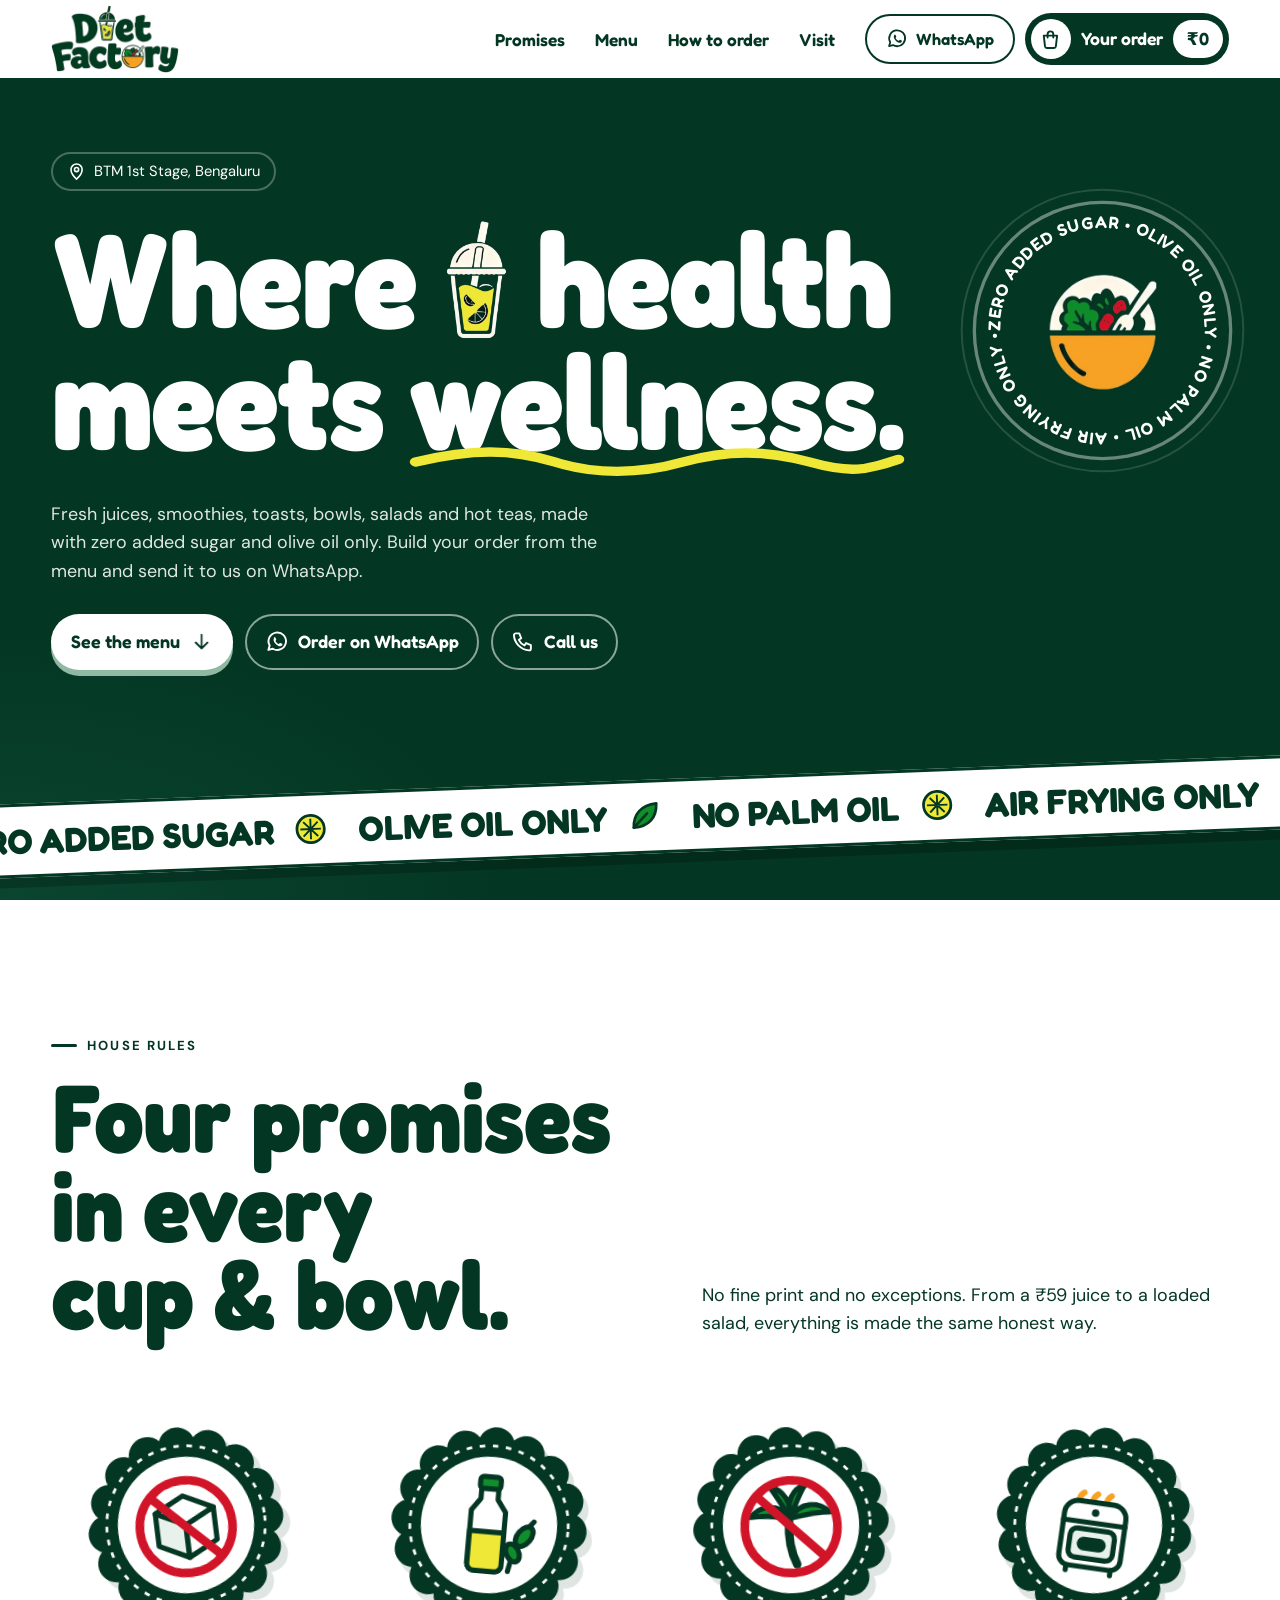
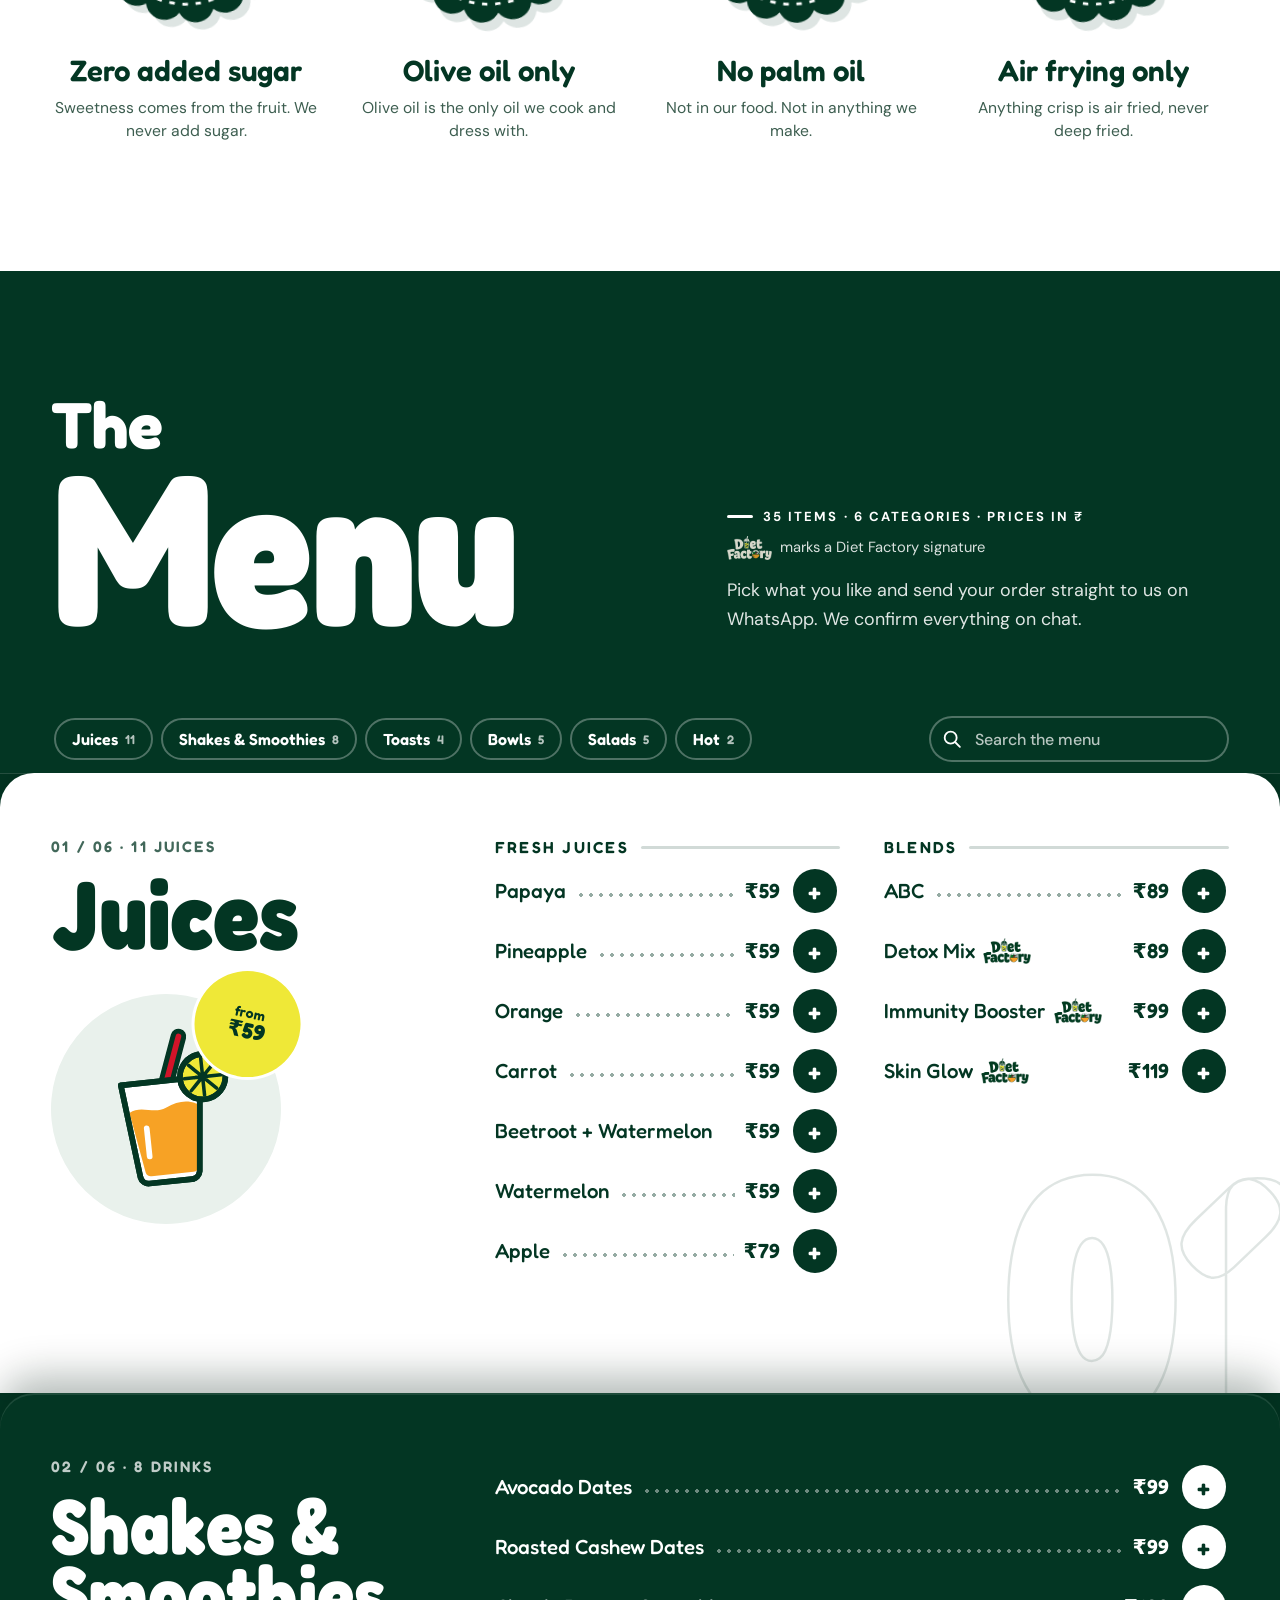
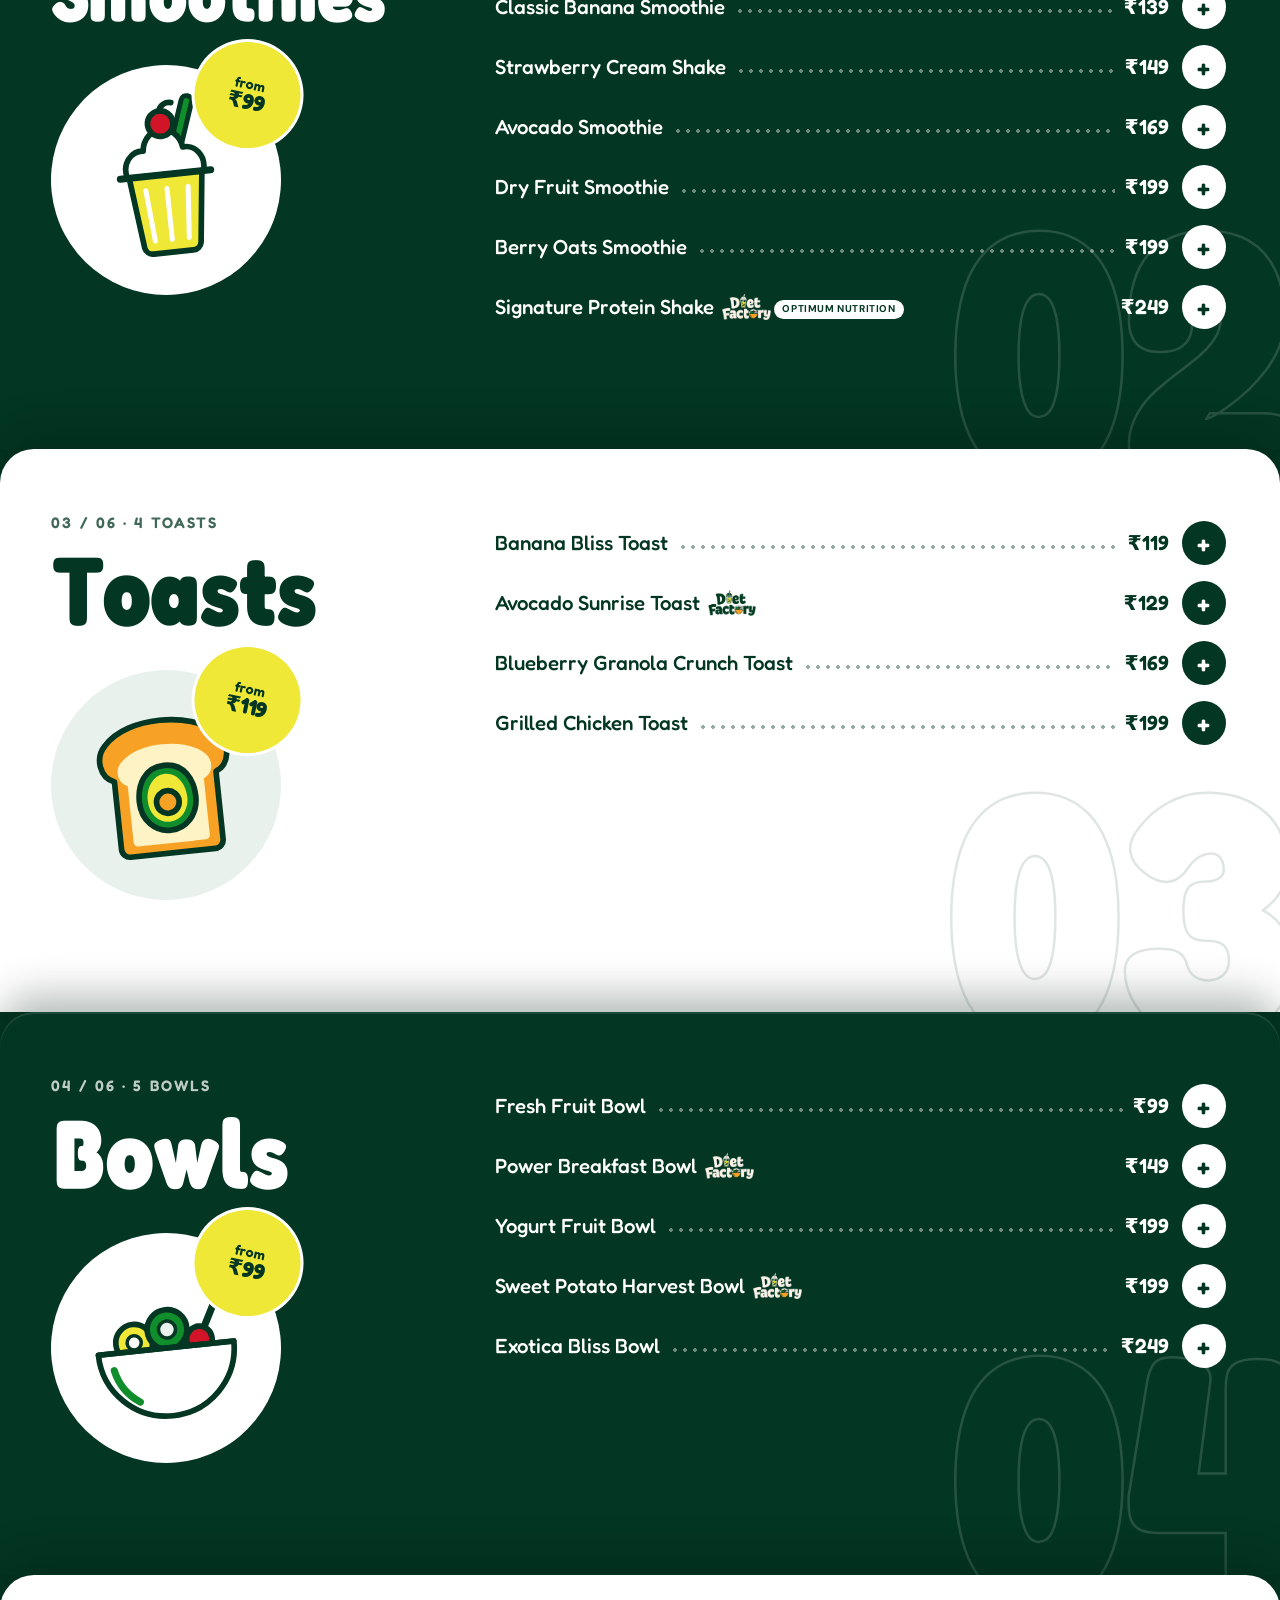
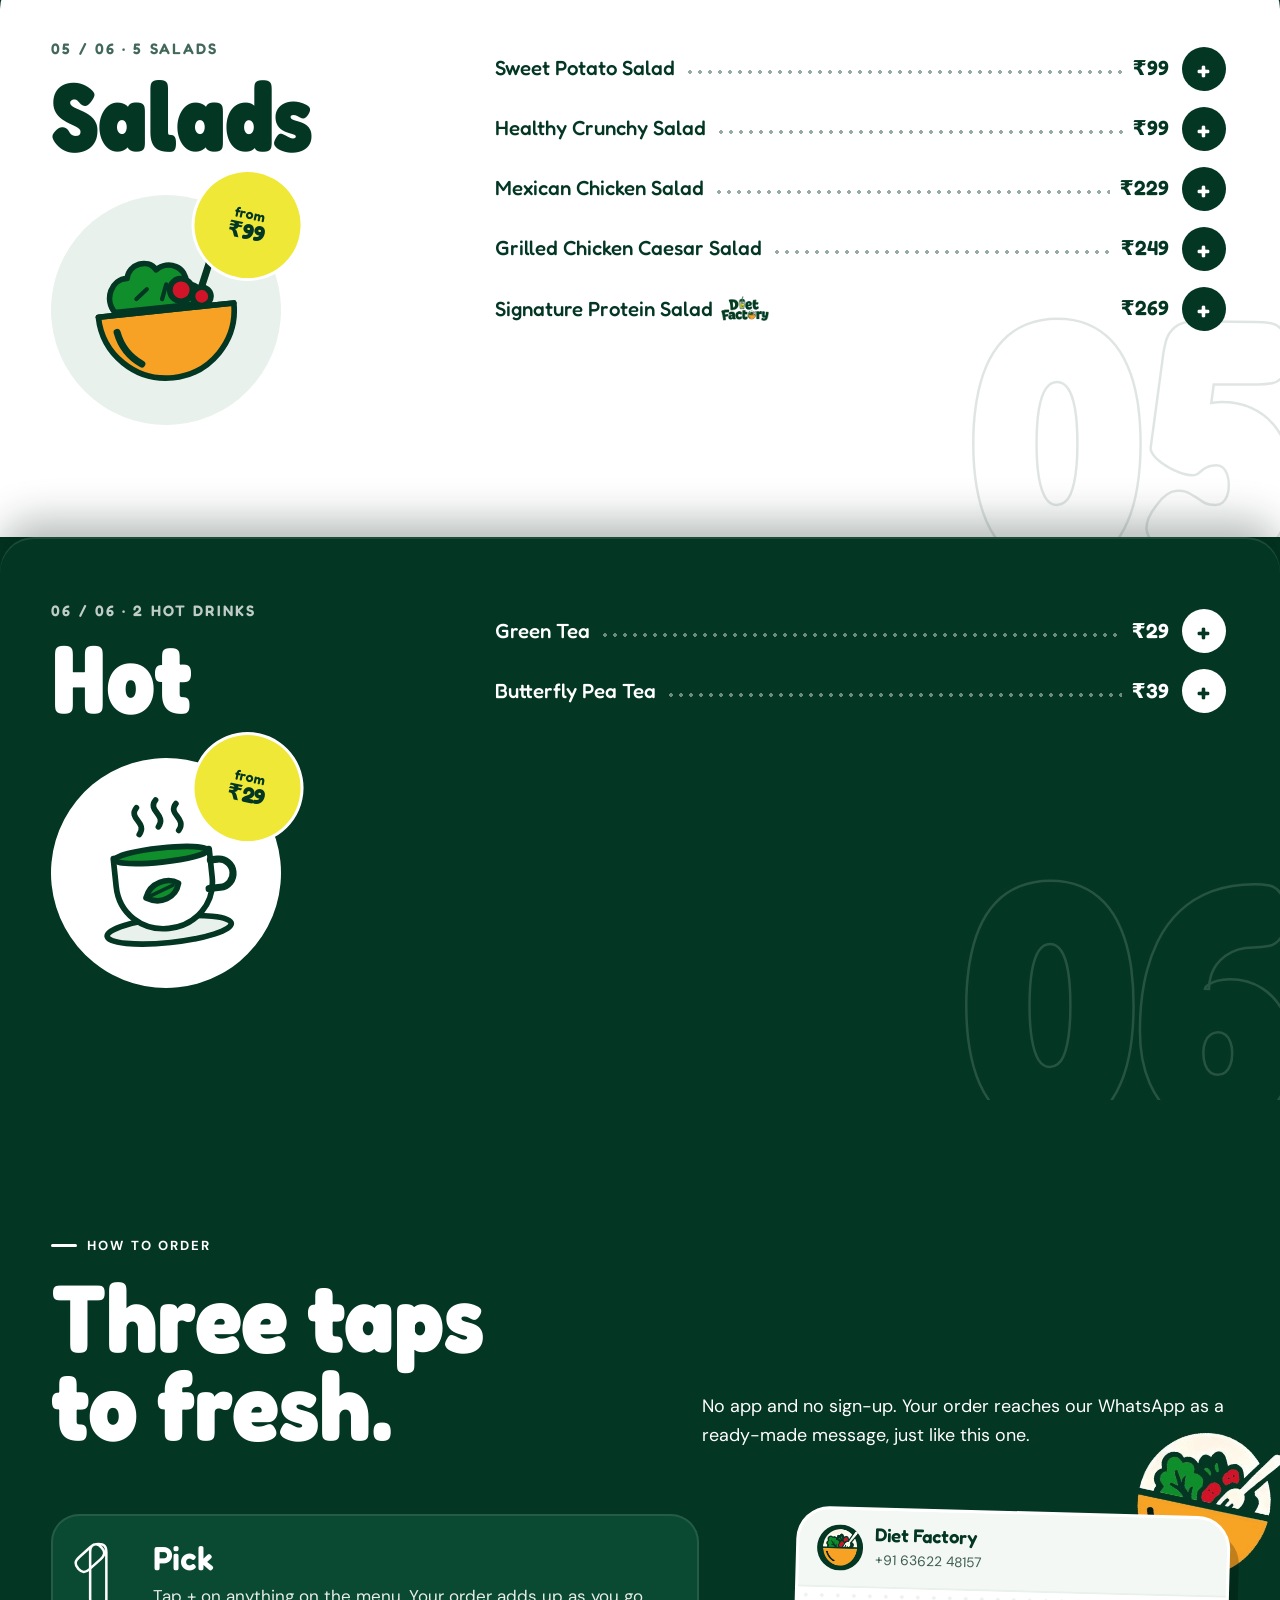
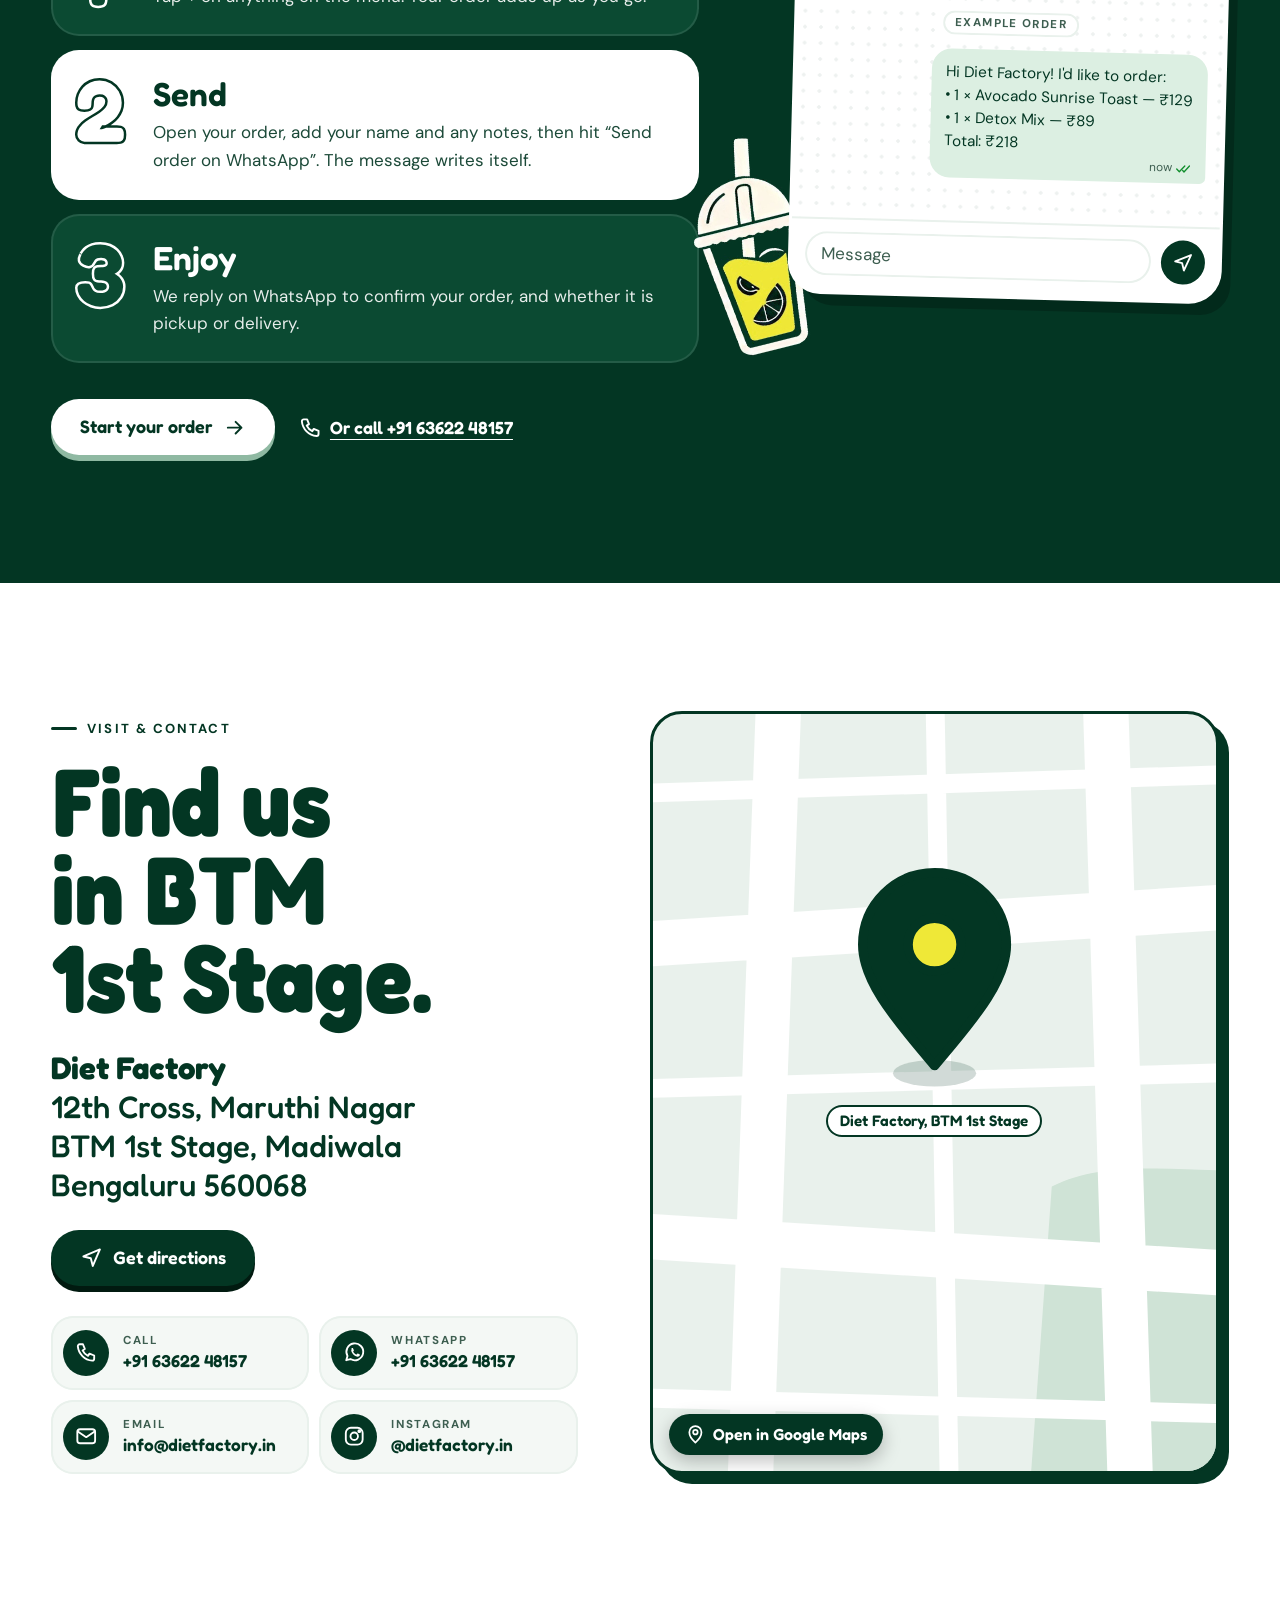
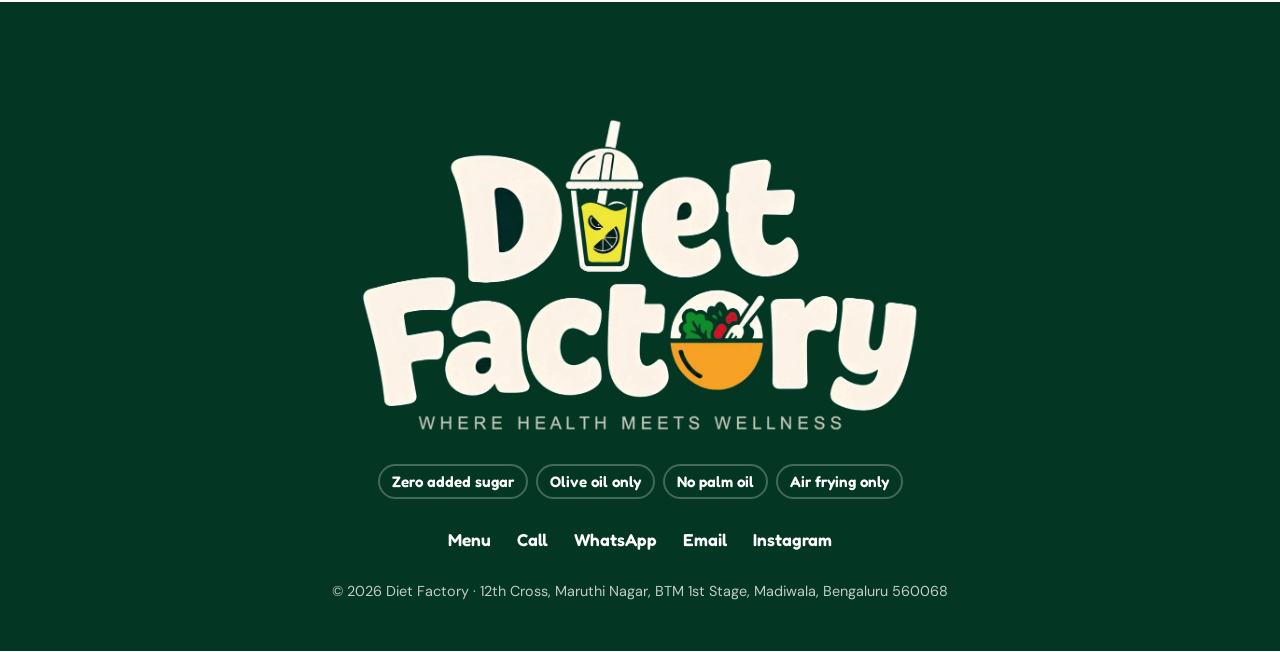
==== commit 4229a54f: "Update menu from the new menu board - Grilled Chicken Toast is now ₹199 (was "Ask us") - New Hot sec" ====
--- a/index.html
+++ b/index.html
@@ -5,7 +5,7 @@
 <meta name="viewport" content="width=device-width,initial-scale=1,viewport-fit=cover">
 <meta name="color-scheme" content="light">
 <title>Diet Factory | Where health meets wellness · BTM 1st Stage, Bengaluru</title>
-<meta name="description" content="Fresh juices, smoothies, bowls, toasts and salads in BTM 1st Stage, Bengaluru. Zero added sugar, olive oil only, no palm oil, air frying only. Build your order and send it on WhatsApp.">
+<meta name="description" content="Fresh juices, smoothies, toasts, bowls, salads and hot teas in BTM 1st Stage, Bengaluru. Zero added sugar, olive oil only, no palm oil, air frying only. Build your order and send it on WhatsApp.">
 <link rel="canonical" href="https://dietfactorydotin.github.io/DietFactory/">
 <meta name="theme-color" content="#033623">
 <meta property="og:type" content="website">
@@ -13,7 +13,7 @@
 <meta property="og:locale" content="en_IN">
 <meta property="og:url" content="https://dietfactorydotin.github.io/DietFactory/">
 <meta property="og:title" content="Diet Factory | Where health meets wellness">
-<meta property="og:description" content="Fresh juices, smoothies, bowls, toasts and salads in BTM 1st Stage, Bengaluru. Order on WhatsApp.">
+<meta property="og:description" content="Fresh juices, smoothies, toasts, bowls, salads and hot teas in BTM 1st Stage, Bengaluru. Order on WhatsApp.">
 <meta property="og:image" content="https://dietfactorydotin.github.io/DietFactory/assets/og-image.jpg">
 <meta property="og:image:width" content="1200">
 <meta property="og:image:height" content="630">
@@ -29,7 +29,7 @@
 <script>document.documentElement.classList.add('js')</script>
 <style>
 :root{--g:#033623;--g2:#0b4a32;--mint:#e9f1ec;--mist:#f4f8f5;--lemon:#efe837;--orange:#f7a225;--leaf:#108e2c;--tom:#d21429;--soft:#3d5e50;--navh:64px;--gut:16px;--fc:#033623;--fb:"DM Sans",system-ui,-apple-system,"Segoe UI",sans-serif;--fd:Fredoka,"Arial Rounded MT Bold",system-ui,sans-serif}@media(min-width:720px){:root{--gut:32px}}@media(min-width:960px){:root{--navh:80px;--gut:clamp(32px,4vw,64px)}}*,*::before,*::after{box-sizing:border-box}html{scroll-behavior:smooth;-webkit-text-size-adjust:100%}[hidden]{display:none!important}body{margin:0;background:#fff;color:var(--g);font:400 1.0625rem/1.6 var(--fb);-webkit-font-smoothing:antialiased}img,svg{display:block;max-width:100%}a{color:inherit}h1,h2,h3,h4{font-family:var(--fd);margin:0;line-height:1;text-wrap:balance}p{margin:0}.wrap{width:min(1320px,100% - 2*var(--gut));margin-inline:auto}.sr{position:absolute!important;width:1px;height:1px;overflow:hidden;clip-path:inset(50%);white-space:nowrap}:focus-visible{outline:3px solid var(--fc);outline-offset:3px}.dk{--fc:var(--lemon);background:var(--g);color:#fff}.ic{width:1.3em;height:1.3em;flex:none;fill:none;stroke:currentColor;stroke-width:2;stroke-linecap:round;stroke-linejoin:round}.skip{position:absolute;left:12px;top:-80px;z-index:99;background:#fff;color:var(--g);padding:10px 18px;border-radius:999px;font-weight:700}.skip:focus{top:12px}.btn{display:inline-flex;align-items:center;justify-content:center;gap:.55em;min-height:56px;padding:0 1.5em;border-radius:999px;border:2.5px solid transparent;font:600 1.12rem/1 var(--fd);text-decoration:none;cursor:pointer;transition:transform .15s,box-shadow .15s,background .2s;white-space:nowrap}.btn:active{transform:translateY(4px)}.bw{background:#fff;color:var(--g);box-shadow:0 6px 0 #8fb9a2}.bw:hover{transform:translateY(-2px);box-shadow:0 8px 0 #8fb9a2}.bw:active{box-shadow:0 2px 0 #8fb9a2}.bo{border-color:rgba(255,255,255,.55);background:none;color:#fff}.bo:hover{border-color:#fff;background:rgba(255,255,255,.08)}.bg{background:var(--g);color:#fff;box-shadow:0 6px 0 #011a10}.bg:hover{transform:translateY(-2px);box-shadow:0 8px 0 #011a10}.bg:active{box-shadow:0 2px 0 #011a10}.eye{display:inline-flex;align-items:center;gap:10px;font:700 .82rem/1 var(--fb);letter-spacing:.16em;text-transform:uppercase}.eye::before{content:"";width:26px;height:3px;border-radius:2px;background:currentColor}.eye+.h2{margin-top:18px}.h2{font:700 clamp(2.6rem,9vw,6rem)/.92 var(--fd);font-stretch:85%;letter-spacing:-.01em}.sec{padding:clamp(76px,10vw,140px) 0;scroll-margin-top:var(--navh)}.sh{display:grid;gap:18px;margin-bottom:clamp(44px,6vw,80px)}.lede{max-width:36rem;font-size:clamp(1.05rem,1.4vw,1.22rem)}.top{position:sticky;top:0;z-index:40;height:var(--navh);background:#fff;border-bottom:2px solid var(--g)}.nav{display:flex;align-items:center;gap:8px;height:100%}.brand{margin-right:auto;border-radius:8px}.brand img{height:calc(var(--navh) - 12px);width:auto}.nav ul{display:none;list-style:none;margin:0;padding:0;gap:2px}.nav ul a{display:block;padding:10px 14px;border-radius:999px;font:600 1.08rem var(--fd);text-decoration:none}.nav ul a:hover{background:var(--mint)}.ib{display:grid;place-items:center;width:44px;height:44px;border-radius:50%;border:2px solid var(--g);color:var(--g);text-decoration:none}.ib:hover{background:var(--mint)}.nwa{display:none}.bag{display:flex;align-items:center;justify-content:center;gap:10px;width:44px;height:44px;padding:0;border:0;border-radius:999px;background:var(--g);color:#fff;font:600 1.1rem/1 var(--fd);cursor:pointer}.bi{position:relative;display:grid;place-items:center;flex:none}.ct{position:absolute;top:-13px;right:-15px;min-width:22px;height:22px;padding:0 6px;border-radius:11px;background:var(--lemon);color:var(--g);font:700 .8rem/22px var(--fd);text-align:center;box-shadow:0 0 0 2px #fff}.bag .bt,.bag .bs{display:none;white-space:nowrap}.bag.e .ct{display:none}.bump{animation:bump .45s}@keyframes bump{40%{transform:scale(1.3) rotate(-10deg)}}.fly{position:fixed;z-index:60;width:28px;height:28px;pointer-events:none}.fly svg{width:100%;height:100%}.fbar{position:fixed;z-index:45;left:var(--gut);right:var(--gut);bottom:max(12px,env(safe-area-inset-bottom));display:flex;align-items:center;gap:12px;height:66px;padding:0 9px 0 11px;border:0;border-radius:24px;background:var(--g);color:#fff;text-align:left;cursor:pointer;box-shadow:0 0 0 3px #fff,0 16px 34px rgba(1,26,16,.42);transform:translateY(140%);visibility:hidden;transition:transform .45s cubic-bezier(.3,1.3,.5,1),visibility 0s .45s}.fbar.show{transform:none;visibility:visible;transition:transform .45s cubic-bezier(.3,1.3,.5,1)}.fbar .bi{width:44px;height:44px;border-radius:50%;background:#fff;color:var(--g)}.fbar .ct{top:-6px;right:-8px;box-shadow:none}.fbt{flex:1;min-width:0;display:grid;gap:3px}.fbt b{font:700 1.2rem/1 var(--fd)}.fbt small{font-size:.84rem;line-height:1.1;opacity:.85}.fbt b,.fbt small{white-space:nowrap;overflow:hidden;text-overflow:ellipsis}.fgo{display:inline-flex;align-items:center;gap:6px;height:48px;padding:0 15px;border-radius:17px;background:#fff;color:var(--g);font:600 1.02rem var(--fd);white-space:nowrap}@media(max-width:959px){html.hasbar{scroll-padding-bottom:96px}.bag .bi{color:#fff}}@media(min-width:960px){.fbar{display:none}.nav{gap:10px}.nav ul{display:flex;margin-right:6px}.ntel{display:none}.nwa{display:inline-flex;min-height:50px;padding:0 1.15em;font-size:1.02rem;box-shadow:none;border-color:var(--g);background:#fff;color:var(--g)}.nwa:hover{background:var(--mint)}.bag{width:auto;height:52px;padding:0 6px}.bag .bi{width:40px;height:40px;border-radius:50%;background:#fff;color:var(--g)}.bag .ct{top:-5px;right:-7px;box-shadow:none}.bag .bt,.bag .bs{display:block}.bag .bs{padding:10px 14px;border-radius:999px;background:#fff;color:var(--g)}.bag:hover{background:var(--g2)}}.hero{position:relative;overflow:clip;min-height:calc(100svh - var(--navh));display:flex;flex-direction:column;background:radial-gradient(60% 50% at 0 100%,#0a4530 0,transparent 70%),var(--g);padding-top:clamp(26px,4vw,52px)}.hero>.wrap{position:relative;flex:1;display:flex;flex-direction:column;justify-content:center}.pill{display:inline-flex;align-items:center;gap:8px;align-self:flex-start;padding:8px 14px;border:2px solid rgba(255,255,255,.28);border-radius:999px;font-size:.92rem;line-height:1.2}.hw{position:relative;--hf:clamp(3.3rem,18vw,6.2rem)}.mega{font:700 var(--hf)/.9 var(--fd);font-stretch:84%;letter-spacing:-.015em;margin:.28em 0 .32em;text-wrap:initial}.mega .w{display:block}.mega .l{display:block;animation:rise .9s cubic-bezier(.2,.8,.2,1) both}.mega .l+.l{animation-delay:.12s}.mega img{display:inline-block;height:.9em;width:auto;vertical-align:-.1em;margin:0 .02em}.sq{position:relative;display:inline-block;white-space:nowrap}.sq svg{position:absolute;left:0;right:0;bottom:-.1em;width:100%;height:.2em;overflow:visible}.sq path{stroke-dasharray:420;stroke-dashoffset:420;animation:draw 1.1s .7s cubic-bezier(.6,0,.2,1) forwards}@keyframes draw{to{stroke-dashoffset:0}}@keyframes rise{from{transform:translateY(.45em);opacity:0}}.hero .lede{color:rgba(255,255,255,.88)}.ctas{display:grid;grid-template-columns:1fr 1fr;gap:14px 12px;margin-top:28px}.ctas .btn:first-child{grid-column:1/-1}.ctas .btn{padding:0 1em}@media(max-width:419px){.hm{display:none}}.badge{position:absolute;right:0;top:1.17em;font-size:var(--hf);width:1.85em;aspect-ratio:1;border-radius:50%;background:var(--g);box-shadow:0 0 0 .025em rgba(255,255,255,.4),0 0 0 .1em var(--g),0 0 0 .115em rgba(255,255,255,.14)}.badge svg{position:absolute;inset:0;width:100%;height:100%;animation:spin 30s linear infinite}.badge text{font:600 13.4px var(--fd);fill:#fff;letter-spacing:.02em}.badge img{position:absolute;left:28%;top:27%;width:44%;height:auto}@media(min-width:720px){.hw{--hf:calc((100vw - 2*var(--gut))/6.75)}.mega{margin:.2em 0 .3em}.mega .w{display:inline}.badge{top:auto;bottom:calc(100% - .05em);width:1.5em}}@media(min-width:960px){.hw{--hf:min(10.4vw,10.6rem)}.badge{top:-.1em;bottom:auto;width:1.9em}}@keyframes spin{to{rotate:360deg}}.mqw{position:relative;padding:34px 0 46px;margin-top:clamp(30px,5vw,56px)}.mq{width:112%;margin-left:-6%;rotate:-2.2deg;background:#fff;color:var(--g);border-block:3px solid var(--g);overflow:hidden;box-shadow:0 10px 0 rgba(0,0,0,.2)}.mqt{display:flex;width:max-content}.js .mqt{animation:mq 40s linear infinite}.mqt span{display:flex;align-items:center;gap:.6em;padding:.48em .3em .48em .6em;font:700 clamp(1.35rem,2.7vw,2.3rem)/1 var(--fd);text-transform:uppercase;white-space:nowrap}.mqt svg{width:.95em;height:.95em}@keyframes mq{to{transform:translateX(-50%)}}@media(min-width:960px){.ctas{display:flex;flex-wrap:wrap}}.prom{overflow:clip}.pl4{list-style:none;margin:0;padding:0;display:grid;grid-template-columns:repeat(2,minmax(0,1fr));gap:44px 14px}.pl4 li{display:grid;justify-items:center;align-content:start;gap:10px;text-align:center;--d:0s}.pl4 li:nth-child(2){--d:.1s}.pl4 li:nth-child(3){--d:.2s}.pl4 li:nth-child(4){--d:.3s}.st{position:relative;width:min(100%,220px);aspect-ratio:1;color:var(--g);rotate:var(--r);filter:drop-shadow(6px 8px 0 rgba(3,54,35,.13));transition:rotate .5s cubic-bezier(.3,1.7,.5,1)}.pl4 li:hover .st{rotate:0deg}.st svg{position:absolute;inset:0;width:100%;height:100%}.st .pi{inset:25%;width:50%;height:50%;stroke:#033623;stroke-width:3}.pi,.ill svg,.empty svg{stroke-linejoin:round;stroke-linecap:round}.pl4 h3{font:600 clamp(1.3rem,2.3vw,1.85rem)/1.05 var(--fd);margin-top:10px}.pl4 p{max-width:25ch;color:var(--soft);font-size:.98rem;line-height:1.5}@media(min-width:960px){.pl4{grid-template-columns:repeat(4,minmax(0,1fr));gap:32px}.prom .sh{grid-template-columns:1.2fr 1fr;align-items:end}}.mni{padding:clamp(76px,10vw,128px) 0 clamp(48px,6vw,72px)}.mni .wrap{display:grid;gap:22px}.mega2{font:700 clamp(4.6rem,24vw,13.5rem)/.8 var(--fd);font-stretch:78%;letter-spacing:-.02em}.mega2 small{display:block;font-size:.3em;font-stretch:100%;letter-spacing:0;margin-bottom:.15em}.mni .lede{color:rgba(255,255,255,.88)}.mni .lede b{color:#fff}@media(min-width:960px){.mni .wrap{grid-template-columns:1.25fr 1fr;align-items:end;gap:48px}}.chips{position:sticky;top:var(--navh);z-index:30;background:var(--g);box-shadow:0 1px 0 rgba(255,255,255,.14);--fc:var(--lemon)}.cb{position:relative;display:flex;align-items:center;gap:8px;max-width:calc(1320px + 2*var(--gut));margin:0 auto;padding:10px var(--gut)}.cb nav{flex:1;min-width:0}.chips ul{position:relative;display:flex;gap:8px;overflow-x:auto;scrollbar-width:none;list-style:none;margin:0;padding:3px 40px 3px 3px;-webkit-mask-image:linear-gradient(90deg,#000 calc(100% - 44px),transparent);mask-image:linear-gradient(90deg,#000 calc(100% - 44px),transparent)}.chips ul::-webkit-scrollbar{display:none}.chips a{display:flex;align-items:center;gap:7px;height:42px;padding:0 16px;border-radius:999px;border:2px solid rgba(255,255,255,.3);color:#fff;font:600 1rem var(--fd);text-decoration:none;white-space:nowrap;transition:background .2s,color .2s,opacity .2s}.chips a span{font-size:.78em;opacity:.7}.chips a:hover{border-color:#fff}.chips a[aria-current]{background:#fff;color:var(--g);border-color:#fff}.chips a.off{opacity:.35}.srch{position:relative;flex:none;width:46px;height:46px;color:#fff}.srch input{width:100%;height:100%;padding:0 0 0 44px;border:2px solid rgba(255,255,255,.3);border-radius:999px;background:var(--g);color:#fff;font:500 1rem var(--fb);outline:0;-webkit-appearance:none;appearance:none}.srch input::placeholder{color:rgba(255,255,255,.72)}.srch input:focus{border-color:var(--lemon)}.srch input::-webkit-search-cancel-button{display:none}.srch>.ic{position:absolute;left:12px;top:12px;pointer-events:none}.sclr{position:absolute;right:6px;top:6px;display:none;place-items:center;width:34px;height:34px;padding:0;border:0;border-radius:50%;background:rgba(255,255,255,.16);color:#fff;cursor:pointer}.sclr .ic{width:18px;height:18px}.srch.q .sclr{display:grid}.srch.q input{padding-right:46px}html:not(.js) .srch,html:not(.js) .bag{display:none}@media(max-width:959px){.srch input{cursor:pointer;color:transparent}.srch input::placeholder{color:transparent}.srch:focus-within,.srch.q{position:absolute;left:var(--gut);right:var(--gut);width:auto;z-index:2}.srch:focus-within input,.srch.q input{cursor:text;color:#fff}.srch:focus-within input::placeholder{color:rgba(255,255,255,.72)}}@media(min-width:960px){.srch{width:min(300px,26vw)}}.nores{padding:64px var(--gut) 110px;text-align:center;color:#fff}.nores p{max-width:30ch;margin:0 auto 24px;font-size:1.1rem}.nores b{display:block;font:700 clamp(2rem,6vw,3rem)/1 var(--fd);margin-bottom:12px}.nores div{display:flex;flex-wrap:wrap;justify-content:center;gap:12px}.stack{background:var(--g)}.anc{display:block;scroll-margin-top:calc(var(--navh) + 66px)}.pn{position:relative;overflow:clip;border-radius:34px 34px 0 0;box-shadow:0 -16px 40px rgba(1,26,16,.3)}.js .pn{position:sticky}.pw{background:#fff;color:var(--g)}.pg{background:var(--g);color:#fff;--fc:var(--lemon);box-shadow:0 -16px 40px rgba(1,26,16,.3),inset 0 2px 0 rgba(255,255,255,.1)}.pn>.wrap{position:relative;z-index:1;display:grid;gap:30px;padding:clamp(36px,5vw,64px) 0 clamp(96px,9vw,112px)}.ph{display:grid;grid-template-columns:minmax(0,1fr) auto;align-items:end;gap:10px 14px}.pnum{grid-column:1/-1;font:600 .95rem var(--fd);letter-spacing:.14em;text-transform:uppercase;opacity:.75}.ph h3{font:700 clamp(2.9rem,13.5vw,7.4rem)/.86 var(--fd);font-stretch:80%;letter-spacing:-.01em}.ill{position:relative;width:clamp(100px,27vw,230px);aspect-ratio:1;border-radius:50%;background:var(--mint);display:grid;place-items:center;rotate:-6deg}.pg .ill{background:#fff}.ill>svg{width:74%;height:74%;stroke:#033623;stroke-width:4}.from{position:absolute;right:0;top:-10%;width:46%;aspect-ratio:1;border-radius:50%;background:var(--lemon);color:var(--g);display:grid;place-content:center;text-align:center;rotate:18deg;font:600 clamp(.62rem,1.1vw,.9rem)/1 var(--fd);box-shadow:0 0 0 3px #fff}.from b{display:block;font-size:1.55em;font-weight:700}.bd{display:grid;gap:30px;align-content:start}.bd h4{display:flex;align-items:center;gap:12px;font:600 1rem var(--fd);letter-spacing:.14em;text-transform:uppercase;margin-bottom:4px}.bd h4::after{content:"";flex:1;height:3px;border-radius:2px;background:currentColor;opacity:.18}.bd ul{list-style:none;margin:0;padding:0}.bd li{display:flex;align-items:center;gap:10px;min-height:60px;padding:5px 0}.bd li>span{font:500 clamp(1.08rem,1.6vw,1.36rem)/1.2 var(--fd)}.bd li::after{content:"";order:1;flex:1 1 26px;min-width:26px;height:6px;margin-top:.45em;background:radial-gradient(circle,currentColor 1.7px,transparent 2.1px) 0 50%/10px 6px repeat-x;opacity:.42}.bd li>b{order:2}.bd .q{order:3}.bd li.w2>:first-child{flex:1;text-wrap:balance}.bd li.w2::after{display:none}.bd li>b{font:600 clamp(1.08rem,1.6vw,1.36rem)/1 var(--fd);white-space:nowrap}.bd li>b.ask{font-size:.95rem;padding:6px 10px;border-radius:999px;border:2px dashed currentColor}.q{display:inline-flex;align-items:center;flex:none;gap:2px;padding:3px;border-radius:999px;transition:background .2s}.q:not(.z){background:var(--mint)}.pg .q:not(.z){background:rgba(255,255,255,.14)}.q button{display:grid;place-items:center;width:44px;height:44px;padding:0;border:0;border-radius:50%;background:transparent;color:inherit;font:600 1.6rem/1 var(--fd);cursor:pointer;transition:transform .15s}.q button:active{transform:scale(.88)}.q .pl{background:var(--g);color:#fff}.pg .q .pl{background:#fff;color:var(--g)}.q .mi:hover{background:rgba(3,54,35,.08)}.pg .q .mi:hover{background:rgba(255,255,255,.12)}.q output{min-width:1.4em;text-align:center;font:600 1.12rem var(--fd)}@media(max-width:420px){.bd li{gap:8px}}.q.z .mi,.q.z output{display:none}@media(min-width:960px){.pn>.wrap{grid-template-columns:minmax(0,4fr) minmax(0,8fr);gap:clamp(40px,6vw,104px);align-items:start}.ph{grid-template-columns:1fr;align-items:start;gap:16px}.ph h3{font-size:clamp(3rem,7.6vw,7.4rem)}.ph h3.long{font-size:clamp(2.8rem,6.1vw,6rem)}.ill{margin-top:22px}.from{right:-12%;top:-6%}}.stack{counter-reset:pn}.anc{counter-increment:pn}@media(min-width:960px){.pn::before{content:"0" counter(pn);position:absolute;right:-.03em;bottom:-.2em;font:700 clamp(12rem,27vw,26rem)/1 var(--fd);font-stretch:78%;letter-spacing:-.03em;color:transparent;-webkit-text-stroke:2.5px var(--g);opacity:.12;pointer-events:none}.pg::before{-webkit-text-stroke-color:#fff;opacity:.14}}@media(min-width:1100px){.bd.two{grid-template-columns:1fr 1fr;gap:44px}}.how{position:relative;overflow:clip}.hg{display:grid;gap:56px}.hg .sh{margin:0}.steps{list-style:none;margin:0;padding:0;display:grid;gap:14px}.steps li{display:grid;grid-template-columns:auto minmax(0,1fr);gap:4px 22px;align-items:start;padding:24px 24px 26px;border-radius:28px;background:var(--g2);box-shadow:inset 0 0 0 2px rgba(255,255,255,.1)}.steps li:nth-child(2){background:#fff;color:var(--g)}.steps .n{font:700 clamp(4.2rem,7vw,5.6rem)/.8 var(--fd);min-width:.62em;color:transparent;-webkit-text-stroke:2.5px #fff}.steps li:nth-child(2) .n{-webkit-text-stroke-color:var(--g)}.steps h3{font:600 clamp(1.7rem,2.6vw,2.2rem)/1 var(--fd);margin:4px 0 8px}.steps p{opacity:.9}.hcta{display:flex;flex-wrap:wrap;align-items:center;gap:14px 24px;margin-top:36px}.hcta a.tl{font:600 1.1rem var(--fd);display:inline-flex;align-items:center;gap:8px;text-underline-offset:5px}.chw{position:relative;width:min(100%,440px);margin:0 auto;padding:0 6px}.deco{position:absolute;z-index:0;width:auto;pointer-events:none}.d1{height:150px;left:-34px;bottom:-46px;rotate:-14deg}.d2{height:104px;right:-26px;top:-58px;rotate:12deg}.chat{position:relative;z-index:1;margin:0;background:#fff;color:var(--g);border-radius:30px;overflow:hidden;rotate:1.5deg;box-shadow:0 0 0 3px #fff,12px 14px 0 rgba(0,0,0,.22)}.cht{display:flex;align-items:center;gap:12px;padding:14px 18px;background:var(--mist);border-bottom:2px solid var(--mint)}.cht img{width:46px;height:46px;border-radius:50%}.cht b{display:block;font:600 1.15rem/1.15 var(--fd)}.cht small{font-size:.86rem;color:var(--soft)}.chb{display:flex;flex-direction:column;gap:14px;min-height:230px;padding:20px 16px;background:#fff radial-gradient(circle,rgba(3,54,35,.07) 1.5px,transparent 2px) 0 0/16px 16px}.chl{align-self:center;padding:5px 12px;border-radius:999px;background:#fff;box-shadow:inset 0 0 0 2px var(--mint);font:700 .72rem/1.2 var(--fb);letter-spacing:.12em;text-transform:uppercase;color:var(--soft)}.bub{align-self:flex-end;max-width:94%;padding:12px 14px 6px;border-radius:20px 20px 6px 20px;background:#dcefe2;font-size:.95rem;line-height:1.5;white-space:pre-line;overflow-wrap:anywhere}.bub small{display:flex;justify-content:flex-end;align-items:center;gap:3px;margin-top:2px;font-size:.74rem;color:var(--soft)}.bub small .ic{width:16px;height:16px;color:var(--leaf)}.chf{display:flex;gap:10px;align-items:center;padding:12px 14px 16px;border-top:2px solid var(--mint)}.chf span{flex:1;display:flex;align-items:center;height:44px;padding:0 16px;border-radius:999px;box-shadow:inset 0 0 0 2px var(--mint);color:var(--soft)}.chf i{display:grid;place-items:center;width:44px;height:44px;border-radius:50%;background:var(--g);color:#fff}@media(min-width:960px){.hg{grid-template-columns:minmax(0,1fr) minmax(380px,440px);gap:64px clamp(56px,7vw,112px);align-items:start}.hg .sh{grid-column:1/-1;grid-template-columns:1.2fr 1fr;align-items:end}.chw{grid-column:2;grid-row:2;margin-top:14px}.hs{grid-column:1;grid-row:2}.d1{height:220px;left:-96px;bottom:-60px}.d2{height:150px;right:-44px;top:-84px}.chw{margin:0}}.vg{display:grid;gap:44px}address{font:500 clamp(1.4rem,2.5vw,1.95rem)/1.25 var(--fd);font-style:normal;margin:26px 0}address strong{font-weight:700}.cl{list-style:none;margin:30px 0 0;padding:0;display:grid;gap:10px}.cl a{display:flex;align-items:center;gap:14px;min-height:74px;padding:12px 16px 12px 12px;border-radius:22px;background:var(--mist);box-shadow:inset 0 0 0 2px var(--mint);text-decoration:none;transition:box-shadow .2s,transform .2s}.cl a:hover{box-shadow:inset 0 0 0 2.5px var(--g);transform:translateY(-2px)}.cl .i{display:grid;place-items:center;width:46px;height:46px;flex:none;border-radius:50%;background:var(--g);color:#fff}.cl span{min-width:0;font:600 1.08rem/1.2 var(--fd);overflow-wrap:anywhere}.cl small{display:block;margin-bottom:3px;font:700 .72rem var(--fb);letter-spacing:.14em;text-transform:uppercase;color:var(--soft)}.map{position:relative;min-height:380px;margin-right:6px;border-radius:32px;overflow:hidden;border:3px solid var(--g);box-shadow:6px 6px 0 var(--g);background:var(--mint)}.mfb{position:absolute;inset:0;width:100%;height:100%}.mlb{position:absolute;left:50%;top:calc(50% + 12px);translate:-50% 0;padding:7px 14px;border-radius:999px;background:#fff;box-shadow:inset 0 0 0 2px var(--g);font:600 .95rem/1.2 var(--fd);white-space:nowrap}.map iframe{position:absolute;inset:0;width:100%;height:100%;border:0}.map .mp{position:absolute;inset:auto auto 16px 16px;display:flex;align-items:center;gap:8px;padding:10px 16px;border-radius:999px;background:var(--g);color:#fff;font:600 1rem var(--fd);text-decoration:none;box-shadow:0 6px 18px rgba(0,0,0,.25)}@media(min-width:600px){.cl{grid-template-columns:1fr 1fr}}@media(min-width:960px){.vg{grid-template-columns:minmax(0,1fr) minmax(0,1.1fr);gap:72px;align-items:stretch}.map{min-height:560px;margin-right:10px;box-shadow:10px 10px 0 var(--g)}}.ft{padding:clamp(70px,9vw,120px) 0 calc(48px + env(safe-area-inset-bottom));text-align:center}.hasbar .ft{padding-bottom:calc(112px + env(safe-area-inset-bottom))}.ft .wrap{display:grid;justify-items:center;gap:30px}.flogo{width:min(560px,88%);height:auto}.ft ul{display:flex;flex-wrap:wrap;justify-content:center;gap:6px 26px;list-style:none;margin:0;padding:0;font:600 1.08rem var(--fd)}.ft ul a{text-decoration:none}.ft ul a:hover{text-decoration:underline;text-underline-offset:5px}.fp{display:flex;flex-wrap:wrap;justify-content:center;gap:8px}.fp span{padding:8px 14px;border-radius:999px;box-shadow:inset 0 0 0 2px rgba(255,255,255,.25);font:600 .95rem var(--fd)}.ft small{font-size:.9rem;color:rgba(255,255,255,.75)}@media(min-width:960px){.hasbar .ft{padding-bottom:48px}}html:has(.cart[open]){overflow:hidden}.cart{padding:0;border:0;color:var(--g);background:#fff;width:100%;max-width:100%;max-height:92dvh;margin:auto 0 0;border-radius:28px 28px 0 0;overflow:hidden}.cart[open]{display:flex;animation:up .4s cubic-bezier(.2,.9,.3,1)}.cart::backdrop{background:rgba(1,26,16,.6)}@keyframes up{from{transform:translateY(100%)}}@keyframes side{from{transform:translateX(100%)}}.ci{display:flex;flex-direction:column;width:100%;min-height:0}.chd{display:flex;align-items:center;justify-content:space-between;gap:12px;padding:20px 20px 16px;background:var(--g);color:#fff;--fc:var(--lemon)}.chd h2{font:700 2rem/1 var(--fd)}.chd p{font-size:.92rem;opacity:.8;margin-top:4px}.x{display:grid;place-items:center;width:46px;height:46px;flex:none;border-radius:50%;border:2px solid rgba(255,255,255,.5);background:transparent;color:#fff;cursor:pointer}.x:hover{background:rgba(255,255,255,.12)}.cbd{flex:1;min-height:0;overflow:auto;padding:6px 20px 22px}.cl2{list-style:none;margin:0;padding:0}.cl2 li{display:grid;grid-template-columns:minmax(0,1fr) auto auto;align-items:center;gap:6px 10px;padding:14px 0;border-bottom:2px dashed var(--mint)}.cl2 .nm{font:600 1.12rem/1.2 var(--fd)}.cl2 small{display:block;color:var(--soft);font-size:.88rem}.cl2 .lt{min-width:3.6em;font:600 1.12rem var(--fd);text-align:right}.empty{display:none;padding:34px 0 10px;text-align:center}.empty svg{width:96px;height:96px;margin:0 auto 14px;stroke:#033623;stroke-width:4}.empty p{font:600 1.25rem/1.3 var(--fd);margin-bottom:6px}.empty a{font-weight:700}.cart.e .empty{display:block}.cart.e .fl,.cart.e .cl2{display:none}.fl{display:grid;gap:14px;margin-top:20px}.fl label{display:grid;gap:6px;font:600 1rem var(--fd)}.fl label span{font:400 .85rem var(--fb);color:var(--soft)}.fl input,.fl textarea{width:100%;padding:12px 14px;border:2px solid #c9dccf;border-radius:16px;font:inherit;font:400 1rem/1.4 var(--fb);color:var(--g);background:var(--mist);resize:vertical}.fl input:focus,.fl textarea:focus{outline:none;border-color:var(--g);background:#fff}.cft{padding:16px 20px calc(16px + env(safe-area-inset-bottom));background:var(--mist);border-top:2px solid var(--mint)}.tot{display:flex;justify-content:space-between;align-items:baseline;font:600 1.15rem var(--fd)}.tot strong{font-size:1.9rem;font-weight:700}.tn{font-size:.88rem;color:var(--soft);min-height:1.2em}.send{width:100%;margin-top:12px}.send[aria-disabled=true]{opacity:.45;box-shadow:none;cursor:not-allowed;transform:none}.cr{display:flex;justify-content:space-between;align-items:center;gap:6px 12px;flex-wrap:wrap;margin-top:12px;font-size:.86rem;color:var(--soft)}.lnk{padding:8px 2px;border:0;background:none;color:var(--g);font:600 1rem var(--fd);text-decoration:underline;text-underline-offset:4px;cursor:pointer}.cart.e .lnk{display:none}@media(min-width:720px){.cart{margin:0 0 0 auto;width:min(460px,100%);height:100dvh;max-height:100dvh;border-radius:28px 0 0 28px}.cart[open]{animation-name:side}}@media(prefers-reduced-motion:no-preference){.io .st{transition:scale .7s cubic-bezier(.3,1.6,.5,1) var(--d),opacity .3s var(--d),rotate .5s cubic-bezier(.3,1.7,.5,1)}.io li:not(.in) .st{scale:.4;opacity:0}}@media(prefers-reduced-motion:reduce){*,*::before,*::after{animation:none!important;transition:none!important;scroll-behavior:auto!important}.sq path{stroke-dashoffset:0}}
-</style>
+.bd li>span .sig{display:inline-block;height:1.25em;width:auto;margin:0 0 0 .4em;vertical-align:-.28em}.onb{display:inline-block;margin-left:.4em;padding:2px 8px;border-radius:999px;font:700 .62rem/1.5 var(--fb);letter-spacing:.06em;text-transform:uppercase;vertical-align:.2em;background:#fff;color:var(--g);white-space:nowrap}.pw .onb{background:var(--g);color:#fff}.sigkey{display:flex;align-items:center;gap:8px;margin-top:10px;font-size:.92rem;opacity:.85}.sigkey img{height:24px;width:auto}</style>
 </head>
 <body>
 <svg width="0" height="0" style="position:absolute" aria-hidden="true">
@@ -75,7 +75,7 @@
 <div class="badge" aria-hidden="true"><svg viewBox="0 0 200 200"><defs><path id="cp" d="M100 100m-81 0a81 81 0 1 1 162 0a81 81 0 1 1-162 0"/></defs><text><textPath href="#cp" textLength="506" lengthAdjust="spacing">ZERO ADDED SUGAR • OLIVE OIL ONLY • NO PALM OIL • AIR FRYING ONLY •</textPath></text></svg><img src="assets/icon-bowl.webp" width="256" height="276" alt=""></div></div>
 </div>
 <div class="hb">
-<p class="lede">Fresh juices, smoothies, bowls, toasts and salads, made with zero added sugar and olive oil only. Build your order from the menu and send it to us on WhatsApp.</p>
+<p class="lede">Fresh juices, smoothies, toasts, bowls, salads and hot teas, made with zero added sugar and olive oil only. Build your order from the menu and send it to us on WhatsApp.</p>
 <div class="ctas">
 <a class="btn bw" href="#menu">See the menu<svg class="ic" style="rotate:90deg"><use href="#i-ar"/></svg></a>
 <a class="btn bo" href="https://wa.me/916362248157" target="_blank" rel="noopener"><svg class="ic"><use href="#i-wa"/></svg><span><span class="hm">Order on </span>WhatsApp</span></a>
@@ -102,24 +102,18 @@
 <section class="menu" id="menu" aria-labelledby="h-menu">
 <div class="mni dk"><div class="wrap">
 <h2 class="mega2" id="h-menu"><small>The</small>Menu</h2>
-<div><p class="eye">33 items · 5 categories · prices in ₹</p><p class="lede" style="margin-top:16px">Pick what you like and send your order straight to us on WhatsApp. We confirm everything on chat.</p></div>
+<div><p class="eye">35 items · 6 categories · prices in ₹</p><p class="sigkey"><img src="assets/logo-cream-wordmark.webp" width="520" height="275" alt=""> marks a Diet Factory signature</p><p class="lede" style="margin-top:16px">Pick what you like and send your order straight to us on WhatsApp. We confirm everything on chat.</p></div>
 </div></div>
 <div class="chips"><div class="cb"><nav aria-label="Menu sections"><ul>
-<li><a href="#juices">Juices<span aria-hidden="true">11</span></a></li><li><a href="#shakes">Shakes &amp; Smoothies<span aria-hidden="true">8</span></a></li><li><a href="#bowls">Bowls<span aria-hidden="true">5</span></a></li><li><a href="#toasts">Toasts<span aria-hidden="true">4</span></a></li><li><a href="#salads">Salads<span aria-hidden="true">5</span></a></li>
+<li><a href="#juices">Juices<span aria-hidden="true">11</span></a></li><li><a href="#shakes">Shakes &amp; Smoothies<span aria-hidden="true">8</span></a></li><li><a href="#toasts">Toasts<span aria-hidden="true">4</span></a></li><li><a href="#bowls">Bowls<span aria-hidden="true">5</span></a></li><li><a href="#salads">Salads<span aria-hidden="true">5</span></a></li><li><a href="#hot">Hot<span aria-hidden="true">2</span></a></li>
 </ul></nav><div class="srch" role="search"><label class="sr" for="q">Search the menu</label><input id="q" type="search" placeholder="Search the menu" autocomplete="off" enterkeyhint="search"><svg class="ic" aria-hidden="true"><use href="#i-sr"/></svg><button class="sclr" type="button" aria-label="Clear search"><svg class="ic"><use href="#i-x"/></svg></button></div></div></div>
 <div class="stack">
 <div class="nores" id="nores" hidden><p><b>No match on the menu.</b>Ask us on WhatsApp, or clear the search to see everything.</p><div><a class="btn bw" href="https://wa.me/916362248157" target="_blank" rel="noopener"><svg class="ic"><use href="#i-wa"/></svg>Ask on WhatsApp</a><button class="btn bo" type="button" data-qreset>Show the full menu</button></div></div>
 <span class="anc" id="juices"></span>
 <section class="pn pw" aria-labelledby="h-ju"><div class="wrap">
-<header class="ph"><p class="pnum">01 / 05 · 11 juices</p><h3 id="h-ju">Juices</h3>
+<header class="ph"><p class="pnum">01 / 06 · 11 juices</p><h3 id="h-ju">Juices</h3>
 <div class="ill" aria-hidden="true"><svg viewBox="0 0 120 120"><path d="M58 52 74 10" stroke-width="11"/><path d="M58 52 74 10" stroke="#d21429" stroke-width="4"/><path d="M30 40h56l-7 66a6 6 0 0 1-6 5H43a6 6 0 0 1-6-5z" fill="#fff"/><path d="M34 60c9-5 17 3 26-1s16-4 23 0l-4.5 44a4 4 0 0 1-4 3H45a4 4 0 0 1-4-3z" fill="#f7a225" stroke="none"/><path d="M30 40h56l-7 66a6 6 0 0 1-6 5H43a6 6 0 0 1-6-5z" fill="none"/><path d="M45 72v20" stroke="#fff" stroke-width="4"/><circle cx="88" cy="40" r="16" fill="#efe837"/><path d="M88 27v26M75 40h26M79 31l18 18M97 31 79 49" stroke-width="2.5"/><circle cx="88" cy="40" r="16" fill="none"/></svg><span class="from">from<b>₹59</b></span></div></header>
 <div class="bd two">
-<div><h4>Signature blends</h4><ul>
-<li><span>ABC</span><b>₹89</b></li>
-<li><span>Detox Mix</span><b>₹89</b></li>
-<li><span>Immunity Booster</span><b>₹99</b></li>
-<li><span>Skin Glow</span><b>₹119</b></li>
-</ul></div>
 <div><h4>Fresh juices</h4><ul>
 <li><span>Papaya</span><b>₹59</b></li>
 <li><span>Pineapple</span><b>₹59</b></li>
@@ -129,56 +123,71 @@
 <li><span>Watermelon</span><b>₹59</b></li>
 <li><span>Apple</span><b>₹79</b></li>
 </ul></div>
+<div><h4>Blends</h4><ul>
+<li><span>ABC</span><b>₹89</b></li>
+<li><span>Detox Mix<img class="sig" src="assets/logo-green-wordmark.webp" width="520" height="276" alt="Diet Factory signature" loading="lazy"></span><b>₹89</b></li>
+<li><span>Immunity Booster<img class="sig" src="assets/logo-green-wordmark.webp" width="520" height="276" alt="Diet Factory signature" loading="lazy"></span><b>₹99</b></li>
+<li><span>Skin Glow<img class="sig" src="assets/logo-green-wordmark.webp" width="520" height="276" alt="Diet Factory signature" loading="lazy"></span><b>₹119</b></li>
+</ul></div>
 </div></div></section>
 
 <span class="anc" id="shakes"></span>
 <section class="pn pg" aria-labelledby="h-sh"><div class="wrap">
-<header class="ph"><p class="pnum">02 / 05 · 8 drinks</p><h3 id="h-sh" class="long">Shakes &amp; Smoothies</h3>
+<header class="ph"><p class="pnum">02 / 06 · 8 drinks</p><h3 id="h-sh" class="long">Shakes &amp; Smoothies</h3>
 <div class="ill" aria-hidden="true"><svg viewBox="0 0 120 120"><path d="M68 40 80 6" stroke-width="11"/><path d="M68 40 80 6" stroke="#108e2c" stroke-width="4"/><path d="M34 54h52l-6 52a6 6 0 0 1-6 5H46a6 6 0 0 1-6-5z" fill="#efe837"/><path d="M45 66l3 36M60 66v36M75 66l-3 36" stroke="#fff" stroke-width="3.5"/><path d="M33 56c-3-11 5-19 13-18 1-9 8-14 14-14s13 5 14 14c8-1 16 7 13 18z" fill="#fff"/><path d="M28 56h64" stroke-width="5"/><circle cx="60" cy="20" r="9" fill="#d21429"/><path d="M60 11c1-4 5-6 9-5" fill="none"/></svg><span class="from">from<b>₹99</b></span></div></header>
 <div class="bd"><ul>
+<li><span>Avocado Dates</span><b>₹99</b></li>
+<li><span>Roasted Cashew Dates</span><b>₹99</b></li>
 <li><span>Classic Banana Smoothie</span><b>₹139</b></li>
+<li><span>Strawberry Cream Shake</span><b>₹149</b></li>
 <li><span>Avocado Smoothie</span><b>₹169</b></li>
 <li><span>Dry Fruit Smoothie</span><b>₹199</b></li>
 <li><span>Berry Oats Smoothie</span><b>₹199</b></li>
-<li><span>Avocado Dates</span><b>₹99</b></li>
-<li><span>Roasted Cashew Dates</span><b>₹99</b></li>
-<li><span>Strawberry Cream Shake</span><b>₹149</b></li>
-<li><span>Signature Protein Shake</span><b>₹249</b></li>
+<li><span>Signature Protein Shake<img class="sig" src="assets/logo-cream-wordmark.webp" width="520" height="275" alt="Diet Factory signature" loading="lazy"><small class="onb">Optimum Nutrition</small></span><b>₹249</b></li>
+</ul></div></div></section>
+
+<span class="anc" id="toasts"></span>
+<section class="pn pw" aria-labelledby="h-to"><div class="wrap">
+<header class="ph"><p class="pnum">03 / 06 · 4 toasts</p><h3 id="h-to">Toasts</h3>
+<div class="ill" aria-hidden="true"><svg viewBox="0 0 120 120"><path d="M24 54c-10-4-12-18-4-26 9-10 25-14 40-14s31 4 40 14c8 8 6 22-4 26v48a6 6 0 0 1-6 6H30a6 6 0 0 1-6-6z" fill="#f7a225"/><path d="M33 58c-7-3-8-12-3-17 7-7 18-10 30-10s23 3 30 10c5 5 4 14-3 17v40a3 3 0 0 1-3 3H36a3 3 0 0 1-3-3z" fill="#fdf3c4" stroke="none"/><path d="M60 46c-14 0-20 12-20 24 0 13 9 22 20 22s20-9 20-22c0-12-6-24-20-24z" fill="#108e2c"/><path d="M60 52c-9 0-14 9-14 18 0 9 6 16 14 16s14-7 14-16c0-9-5-18-14-18z" fill="#efe837" stroke="none"/><circle cx="60" cy="72" r="8" fill="#f7a225"/></svg><span class="from">from<b>₹119</b></span></div></header>
+<div class="bd"><ul>
+<li><span>Banana Bliss Toast</span><b>₹119</b></li>
+<li><span>Avocado Sunrise Toast<img class="sig" src="assets/logo-green-wordmark.webp" width="520" height="276" alt="Diet Factory signature" loading="lazy"></span><b>₹129</b></li>
+<li><span>Blueberry Granola Crunch Toast</span><b>₹169</b></li>
+<li><span>Grilled Chicken Toast</span><b>₹199</b></li>
 </ul></div></div></section>
 
 <span class="anc" id="bowls"></span>
-<section class="pn pw" aria-labelledby="h-bo"><div class="wrap">
-<header class="ph"><p class="pnum">03 / 05 · 5 bowls</p><h3 id="h-bo">Bowls</h3>
+<section class="pn pg" aria-labelledby="h-bo"><div class="wrap">
+<header class="ph"><p class="pnum">04 / 06 · 5 bowls</p><h3 id="h-bo">Bowls</h3>
 <div class="ill" aria-hidden="true"><svg viewBox="0 0 120 120"><path d="M86 52 104 18" stroke-width="5"/><ellipse cx="105" cy="15" rx="6" ry="9" fill="#fff" transform="rotate(30 105 15)"/><circle cx="38" cy="54" r="13" fill="#efe837"/><circle cx="38" cy="54" r="5" fill="#fff" stroke-width="2.5"/><circle cx="62" cy="47" r="14" fill="#108e2c"/><circle cx="62" cy="47" r="6" fill="#e9f1ec" stroke-width="2.5"/><circle cx="84" cy="56" r="9" fill="#d21429"/><path d="M12 60h96a48 48 0 0 1-96 0z" fill="#fff"/><path d="M22 72a38 38 0 0 0 16 24" fill="none" stroke="#108e2c" stroke-width="5"/><path d="M12 60h96"/></svg><span class="from">from<b>₹99</b></span></div></header>
 <div class="bd"><ul>
 <li><span>Fresh Fruit Bowl</span><b>₹99</b></li>
+<li><span>Power Breakfast Bowl<img class="sig" src="assets/logo-cream-wordmark.webp" width="520" height="275" alt="Diet Factory signature" loading="lazy"></span><b>₹149</b></li>
 <li><span>Yogurt Fruit Bowl</span><b>₹199</b></li>
+<li><span>Sweet Potato Harvest Bowl<img class="sig" src="assets/logo-cream-wordmark.webp" width="520" height="275" alt="Diet Factory signature" loading="lazy"></span><b>₹199</b></li>
 <li><span>Exotica Bliss Bowl</span><b>₹249</b></li>
-<li><span>Power Breakfast Bowl</span><b>₹149</b></li>
-<li><span>Sweet Potato Harvest Bowl</span><b>₹199</b></li>
-</ul></div></div></section>
-
-<span class="anc" id="toasts"></span>
-<section class="pn pg" aria-labelledby="h-to"><div class="wrap">
-<header class="ph"><p class="pnum">04 / 05 · 4 toasts</p><h3 id="h-to">Toasts</h3>
-<div class="ill" aria-hidden="true"><svg viewBox="0 0 120 120"><path d="M24 54c-10-4-12-18-4-26 9-10 25-14 40-14s31 4 40 14c8 8 6 22-4 26v48a6 6 0 0 1-6 6H30a6 6 0 0 1-6-6z" fill="#f7a225"/><path d="M33 58c-7-3-8-12-3-17 7-7 18-10 30-10s23 3 30 10c5 5 4 14-3 17v40a3 3 0 0 1-3 3H36a3 3 0 0 1-3-3z" fill="#fdf3c4" stroke="none"/><path d="M60 46c-14 0-20 12-20 24 0 13 9 22 20 22s20-9 20-22c0-12-6-24-20-24z" fill="#108e2c"/><path d="M60 52c-9 0-14 9-14 18 0 9 6 16 14 16s14-7 14-16c0-9-5-18-14-18z" fill="#efe837" stroke="none"/><circle cx="60" cy="72" r="8" fill="#f7a225"/></svg><span class="from">from<b>₹119</b></span></div></header>
-<div class="bd"><ul>
-<li><span>Banana Bliss Toast</span><b>₹119</b></li>
-<li><span>Avocado Sunrise Toast</span><b>₹129</b></li>
-<li><span>Blueberry Granola Crunch Toast</span><b>₹169</b></li>
-<li><span>Grilled Chicken Toast</span><b class="ask">Ask us</b></li>
 </ul></div></div></section>
 
 <span class="anc" id="salads"></span>
 <section class="pn pw" aria-labelledby="h-sa"><div class="wrap">
-<header class="ph"><p class="pnum">05 / 05 · 5 salads</p><h3 id="h-sa">Salads</h3>
+<header class="ph"><p class="pnum">05 / 06 · 5 salads</p><h3 id="h-sa">Salads</h3>
 <div class="ill" aria-hidden="true"><svg viewBox="0 0 120 120"><path d="M84 52 100 16" stroke-width="5"/><path d="M95 12l-4 9m10-7-4 9" stroke-width="3.5"/><path d="M24 58c-7-10 0-24 11-23 2-10 16-13 21-4 9-6 22 0 20 12 9 1 12 9 8 15z" fill="#108e2c"/><path d="M40 50l8-6m10 8 4-10" fill="none" stroke-width="3"/><circle cx="72" cy="47" r="8" fill="#d21429"/><circle cx="86" cy="53" r="6.5" fill="#d21429"/><path d="M12 60h96a48 48 0 0 1-96 0z" fill="#f7a225"/><path d="M24 72a37 37 0 0 0 15 24" fill="none" stroke-width="5"/><path d="M12 60h96"/></svg><span class="from">from<b>₹99</b></span></div></header>
 <div class="bd"><ul>
+<li><span>Sweet Potato Salad</span><b>₹99</b></li>
+<li><span>Healthy Crunchy Salad</span><b>₹99</b></li>
+<li><span>Mexican Chicken Salad</span><b>₹229</b></li>
 <li><span>Grilled Chicken Caesar Salad</span><b>₹249</b></li>
-<li><span>Mexican Chicken Salad</span><b>₹229</b></li>
-<li><span>Sweet Potato Salad</span><b>₹99</b></li>
-<li><span>Signature Protein Salad</span><b>₹269</b></li>
-<li><span>Healthy Crunchy Salad</span><b>₹99</b></li>
+<li><span>Signature Protein Salad<img class="sig" src="assets/logo-green-wordmark.webp" width="520" height="276" alt="Diet Factory signature" loading="lazy"></span><b>₹269</b></li>
+</ul></div></div></section>
+
+<span class="anc" id="hot"></span>
+<section class="pn pg" aria-labelledby="h-ho"><div class="wrap">
+<header class="ph"><p class="pnum">06 / 06 · 2 hot drinks</p><h3 id="h-ho">Hot</h3>
+<div class="ill" aria-hidden="true"><svg viewBox="0 0 120 120"><ellipse cx="58" cy="100" rx="44" ry="9" fill="#e9f1ec"/><path d="M24 46h68v20c0 19-15 33-34 33S24 85 24 66z" fill="#fff"/><path d="M92 54h5a10 10 0 0 1 0 20h-8" fill="none" stroke-width="5"/><ellipse cx="58" cy="47" rx="33" ry="5" fill="#108e2c"/><path d="M44 76c4-11 17-13 24-8-3 10-14 14-24 8z" fill="#108e2c"/><path d="M47 75l17-6" stroke-width="2.5"/><path d="M44 12c-7 7 7 11 0 19M58 8c-7 7 7 11 0 19M72 12c-7 7 7 11 0 19" fill="none" stroke-width="4"/></svg><span class="from">from<b>₹29</b></span></div></header>
+<div class="bd"><ul>
+<li><span>Green Tea</span><b>₹29</b></li>
+<li><span>Butterfly Pea Tea</span><b>₹39</b></li>
 </ul></div></div></section>
 </div>
 </section>
@@ -201,7 +210,7 @@
 <div class="hs"><ol class="steps">
 <li><span class="n" aria-hidden="true">1</span><div><h3>Pick</h3><p>Tap + on anything on the menu. Your order adds up as you go.</p></div></li>
 <li><span class="n" aria-hidden="true">2</span><div><h3>Send</h3><p>Open your order, add your name and any notes, then hit “Send order on WhatsApp”. The message writes itself.</p></div></li>
-<li><span class="n" aria-hidden="true">3</span><div><h3>Enjoy</h3><p>We reply on WhatsApp to confirm your order, pickup or delivery, and anything priced on request.</p></div></li>
+<li><span class="n" aria-hidden="true">3</span><div><h3>Enjoy</h3><p>We reply on WhatsApp to confirm your order, and whether it is pickup or delivery.</p></div></li>
 </ol>
 <div class="hcta"><a class="btn bw" href="#menu">Start your order<svg class="ic"><use href="#i-ar"/></svg></a><a class="tl" href="tel:+916362248157"><svg class="ic"><use href="#i-ph"/></svg>Or call +91 63622 48157</a></div>
 </div>
@@ -270,7 +279,7 @@
 const inr=n=>'₹'+n.toLocaleString('en-IN'),pl=(n,w)=>n+' '+w+(n==1?'':'s');
 const price=new Map();
 const ctl=(n,menu)=>{const s=d.createElement('span');s.className='q z';s.dataset.n=n;s.innerHTML='<button type="button" class="mi">−</button><output aria-hidden="true">0</output><button type="button" class="pl"'+(menu?' data-add="'+n+'"':'')+'>+</button>';return s};
-$$('.bd li').forEach(li=>{const n=li.firstElementChild.textContent.trim(),p=li.children[1].textContent.replace(/\D/g,'');price.set(n,p?+p:null);li.append(ctl(n,1))});
+$$('.bd li').forEach(li=>{const n=li.firstElementChild.firstChild.textContent.trim(),p=li.children[1].textContent.replace(/\D/g,'');price.set(n,p?+p:null);li.append(ctl(n,1))});
 let st={items:{},name:'',notes:''};
 try{const s=JSON.parse(localStorage.getItem(KEY)||'null');if(s&&s.items){for(const k in s.items){const v=s.items[k]|0;if(price.has(k)&&v>0)st.items[k]=Math.min(v,99)}st.name=String(s.name||'');st.notes=String(s.notes||'')}}catch(e){}
 const save=()=>{try{localStorage.setItem(KEY,JSON.stringify(st))}catch(e){}};
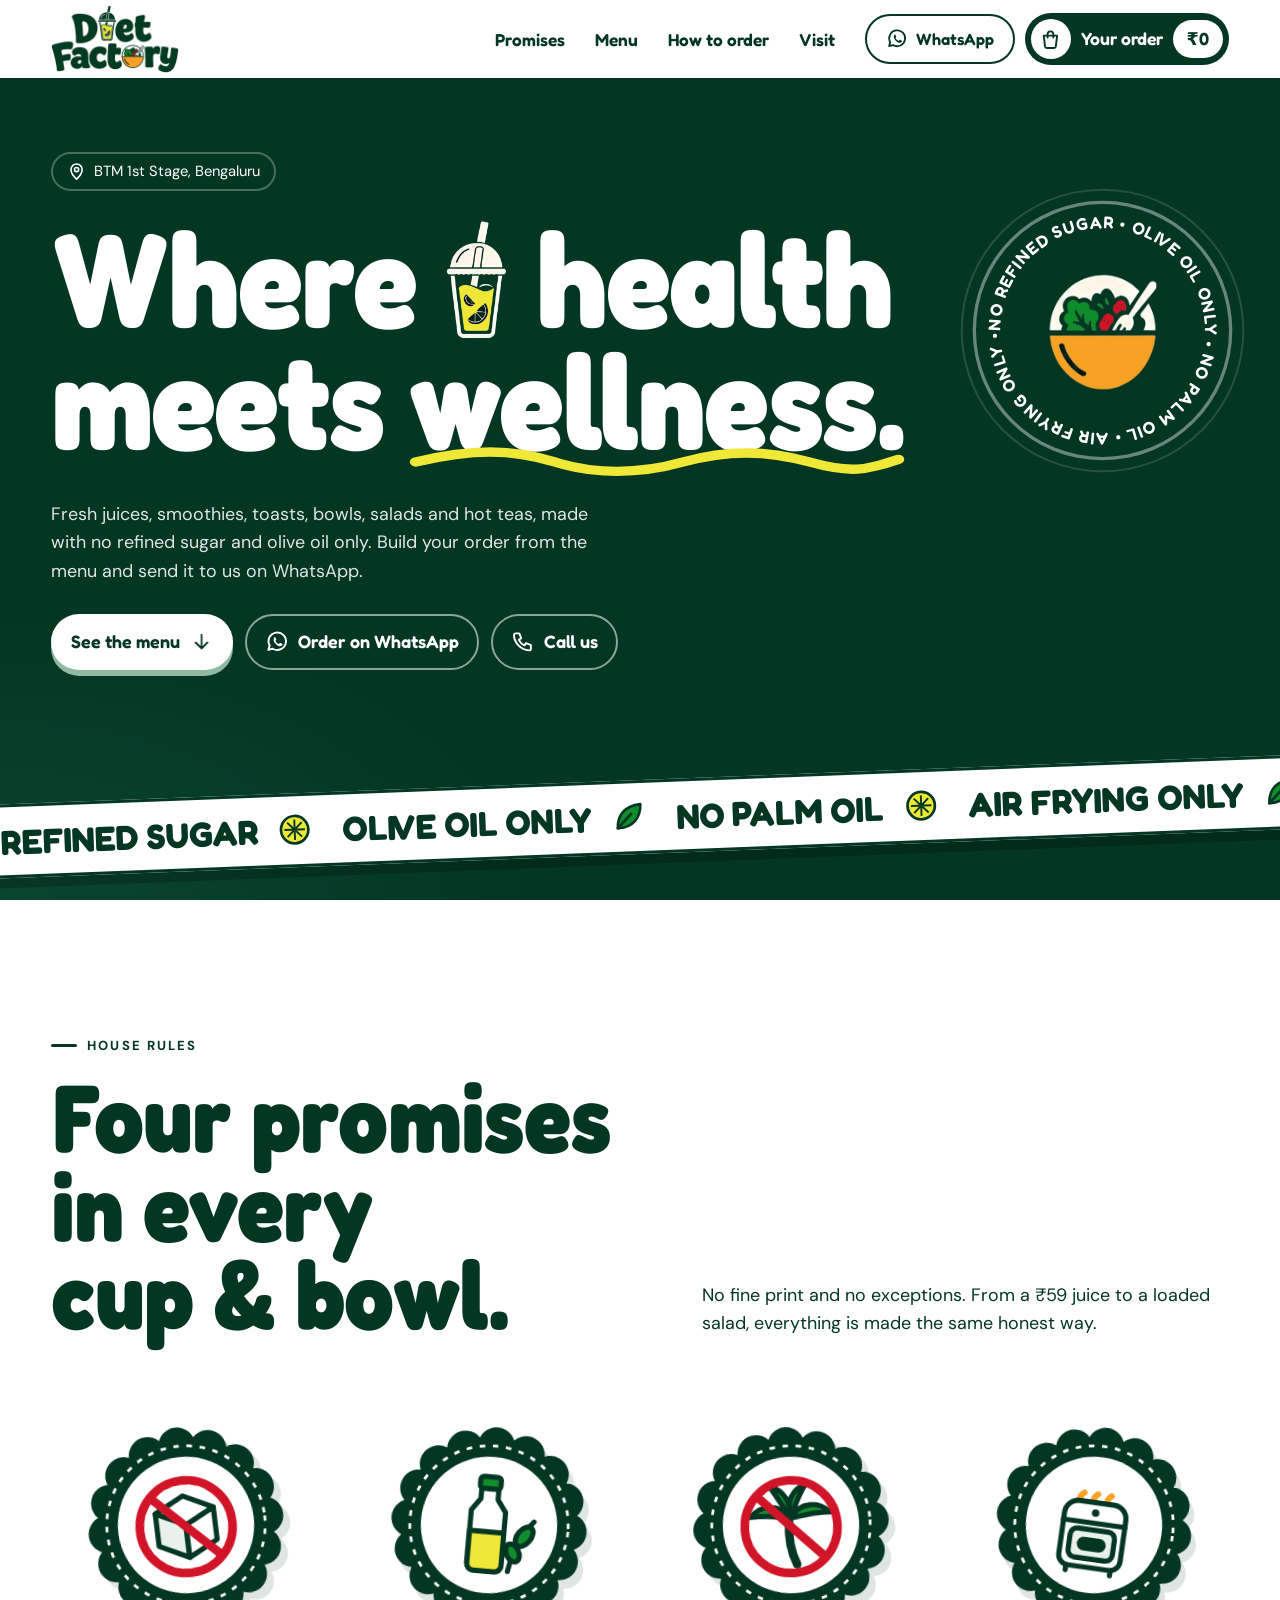
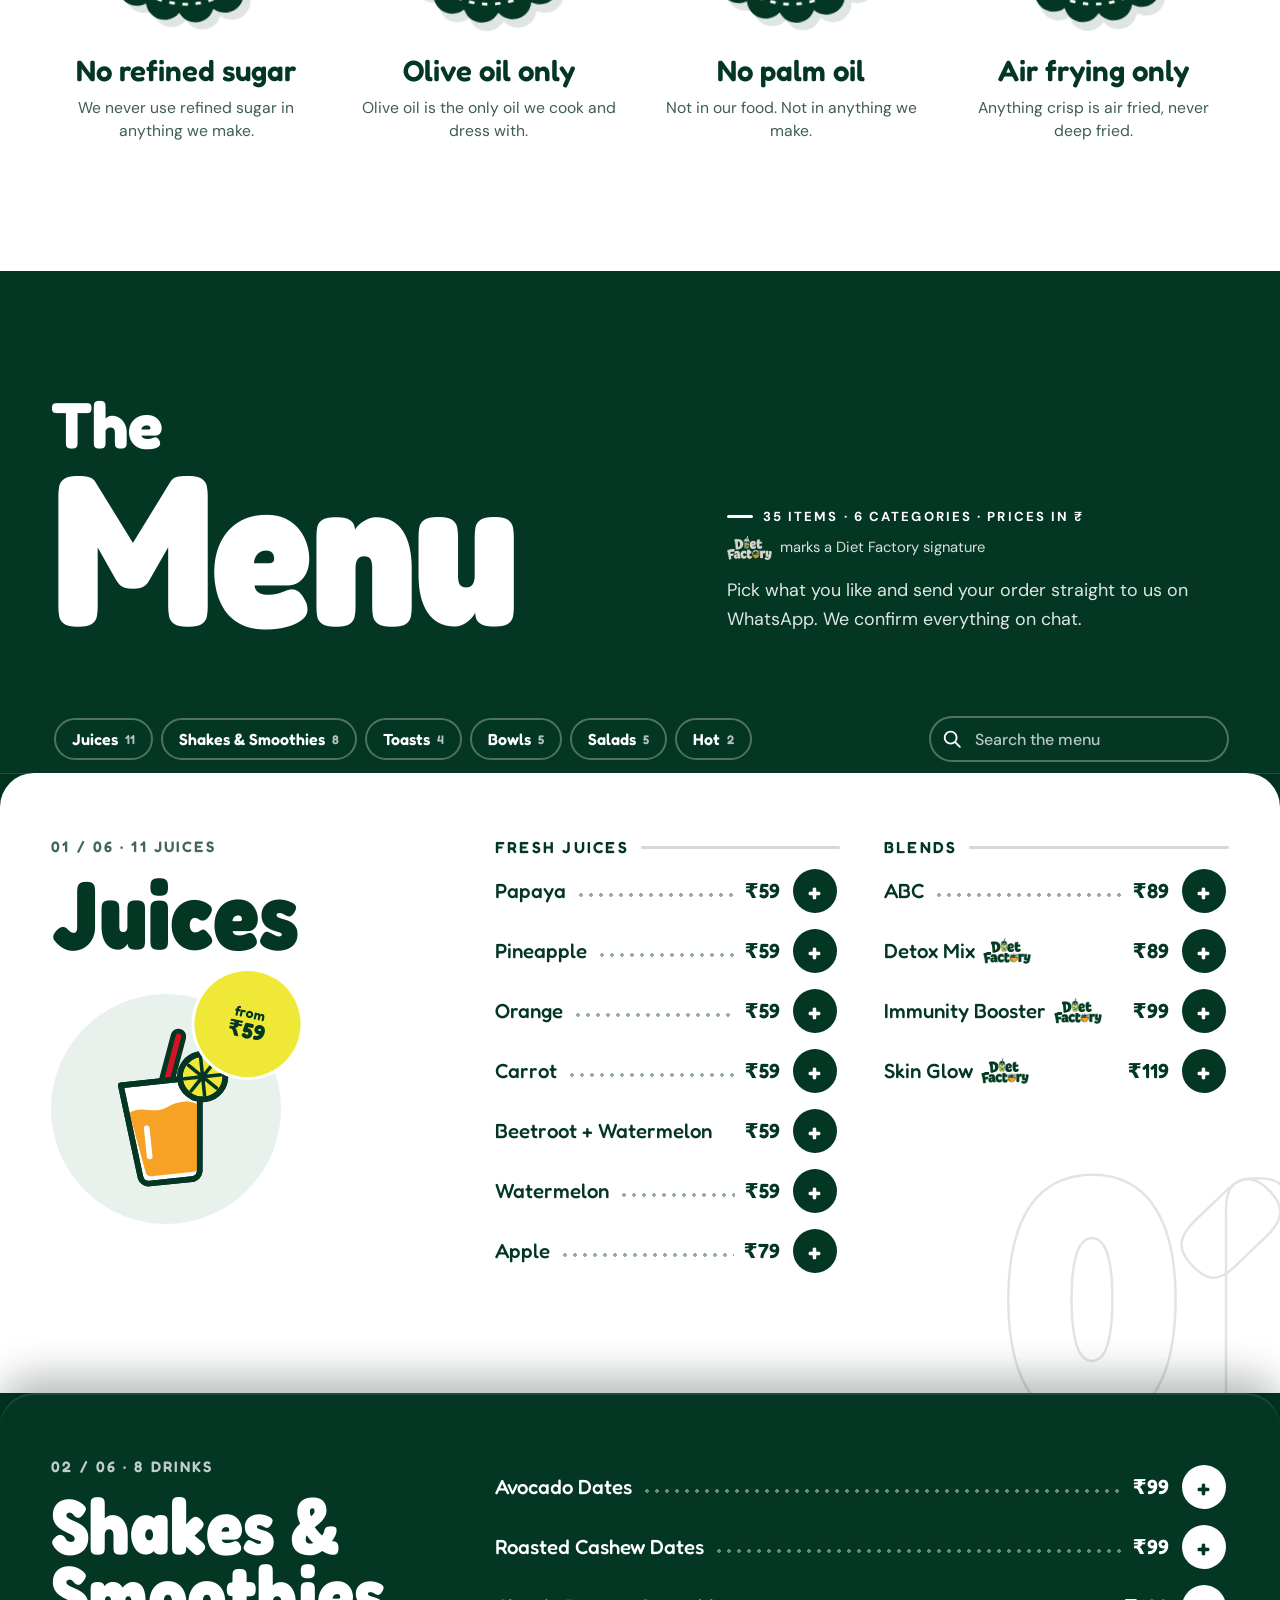
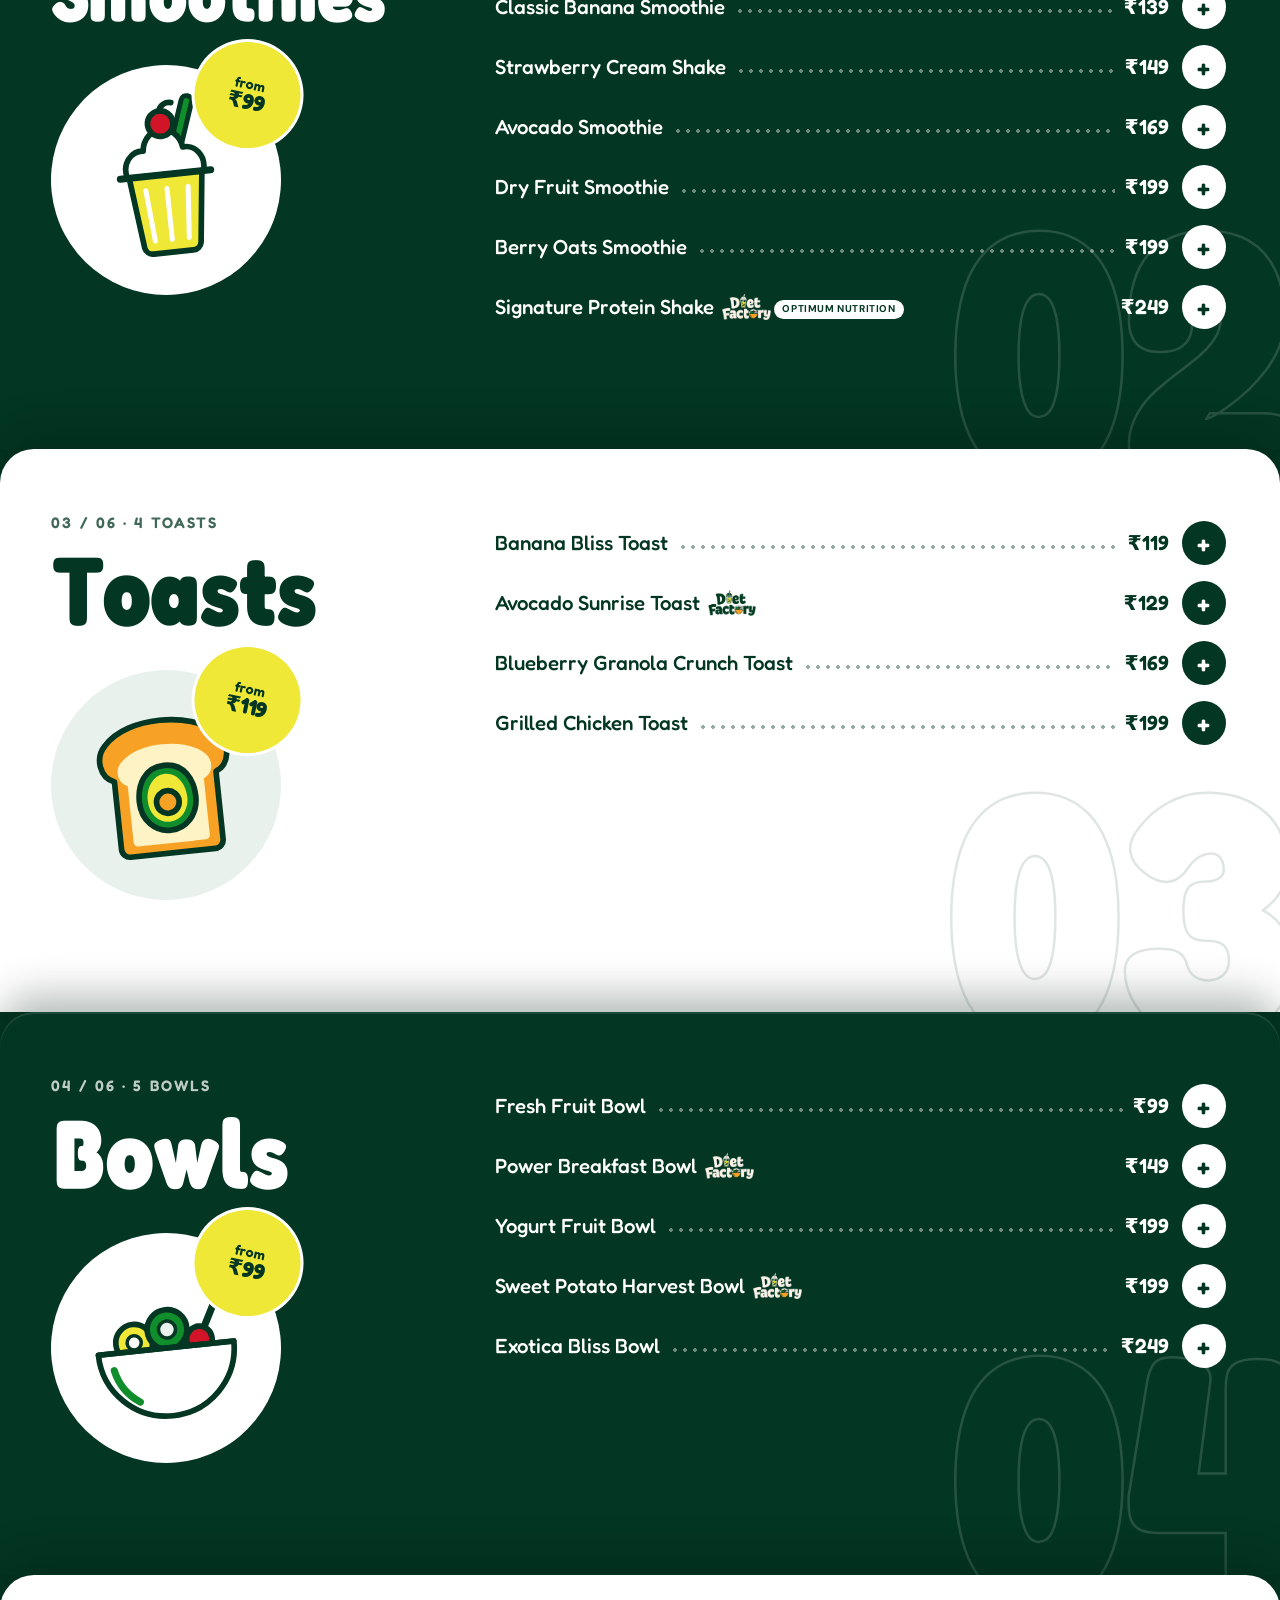
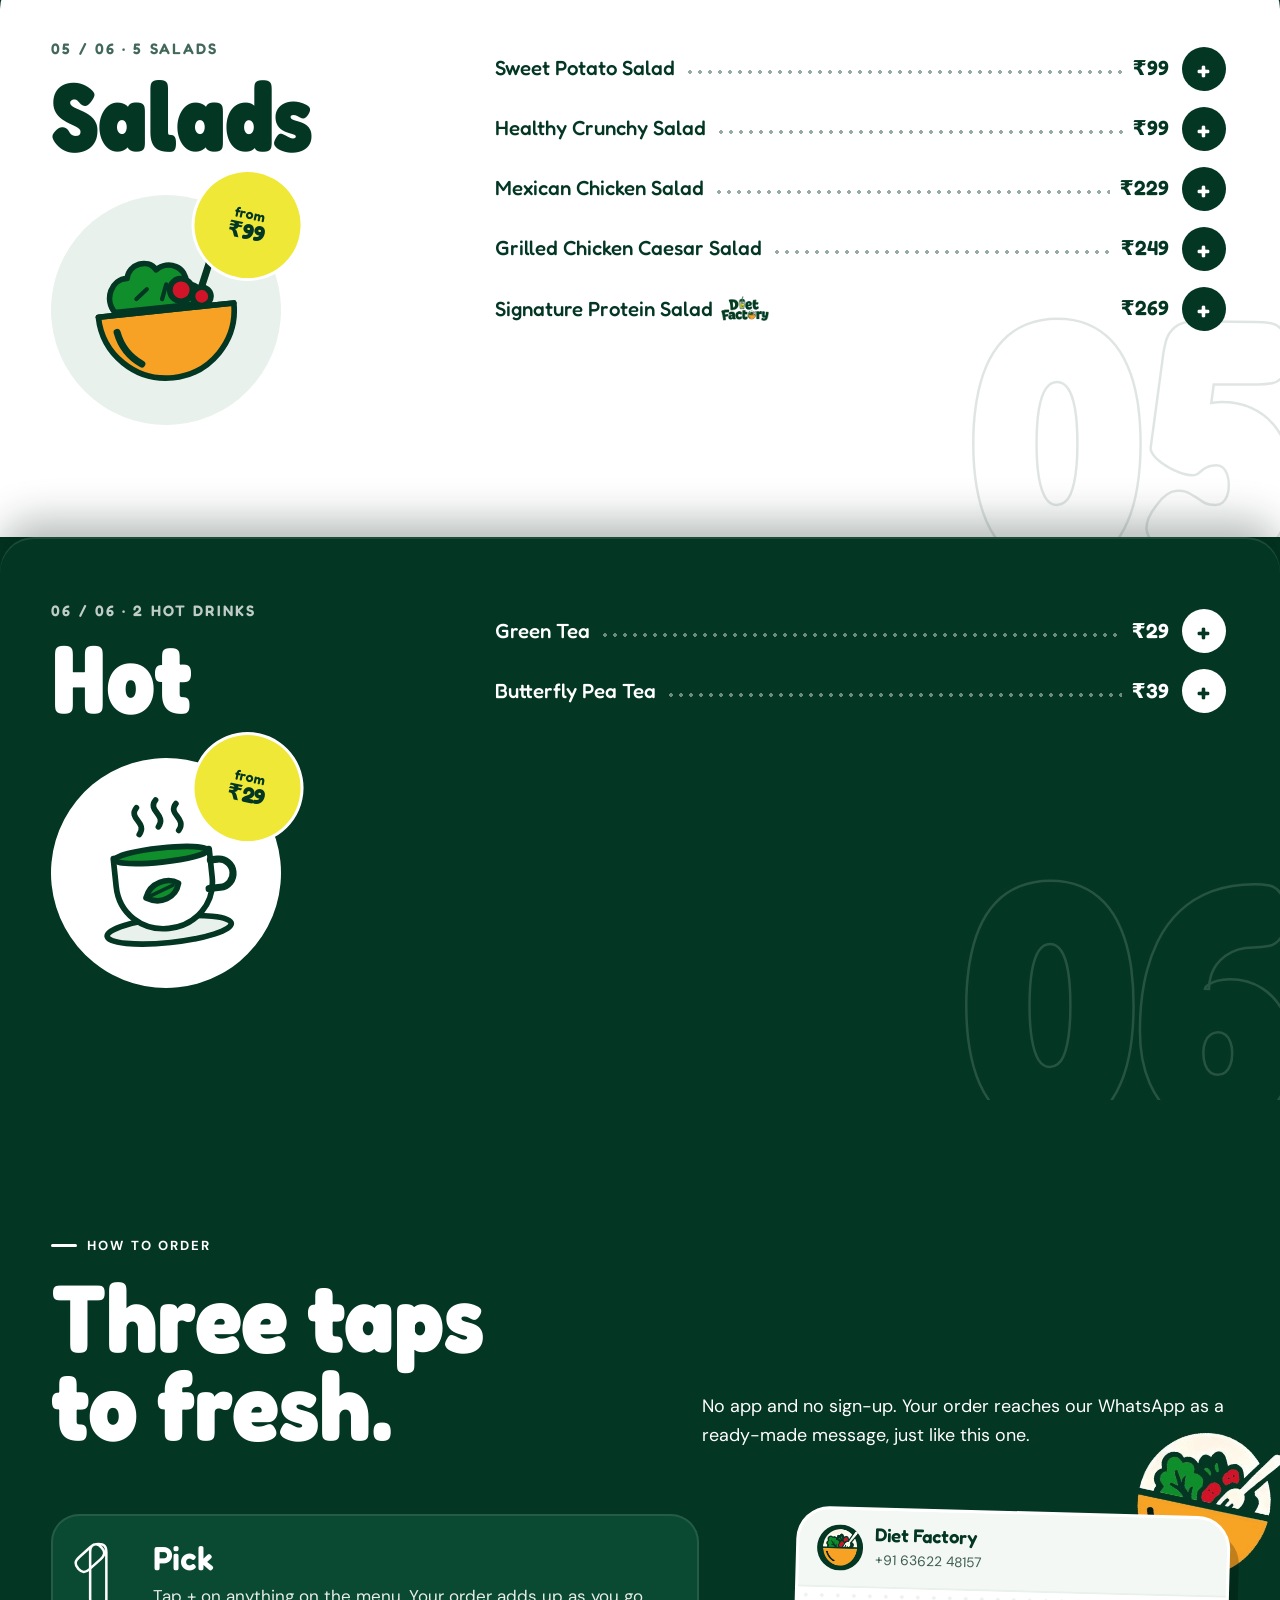
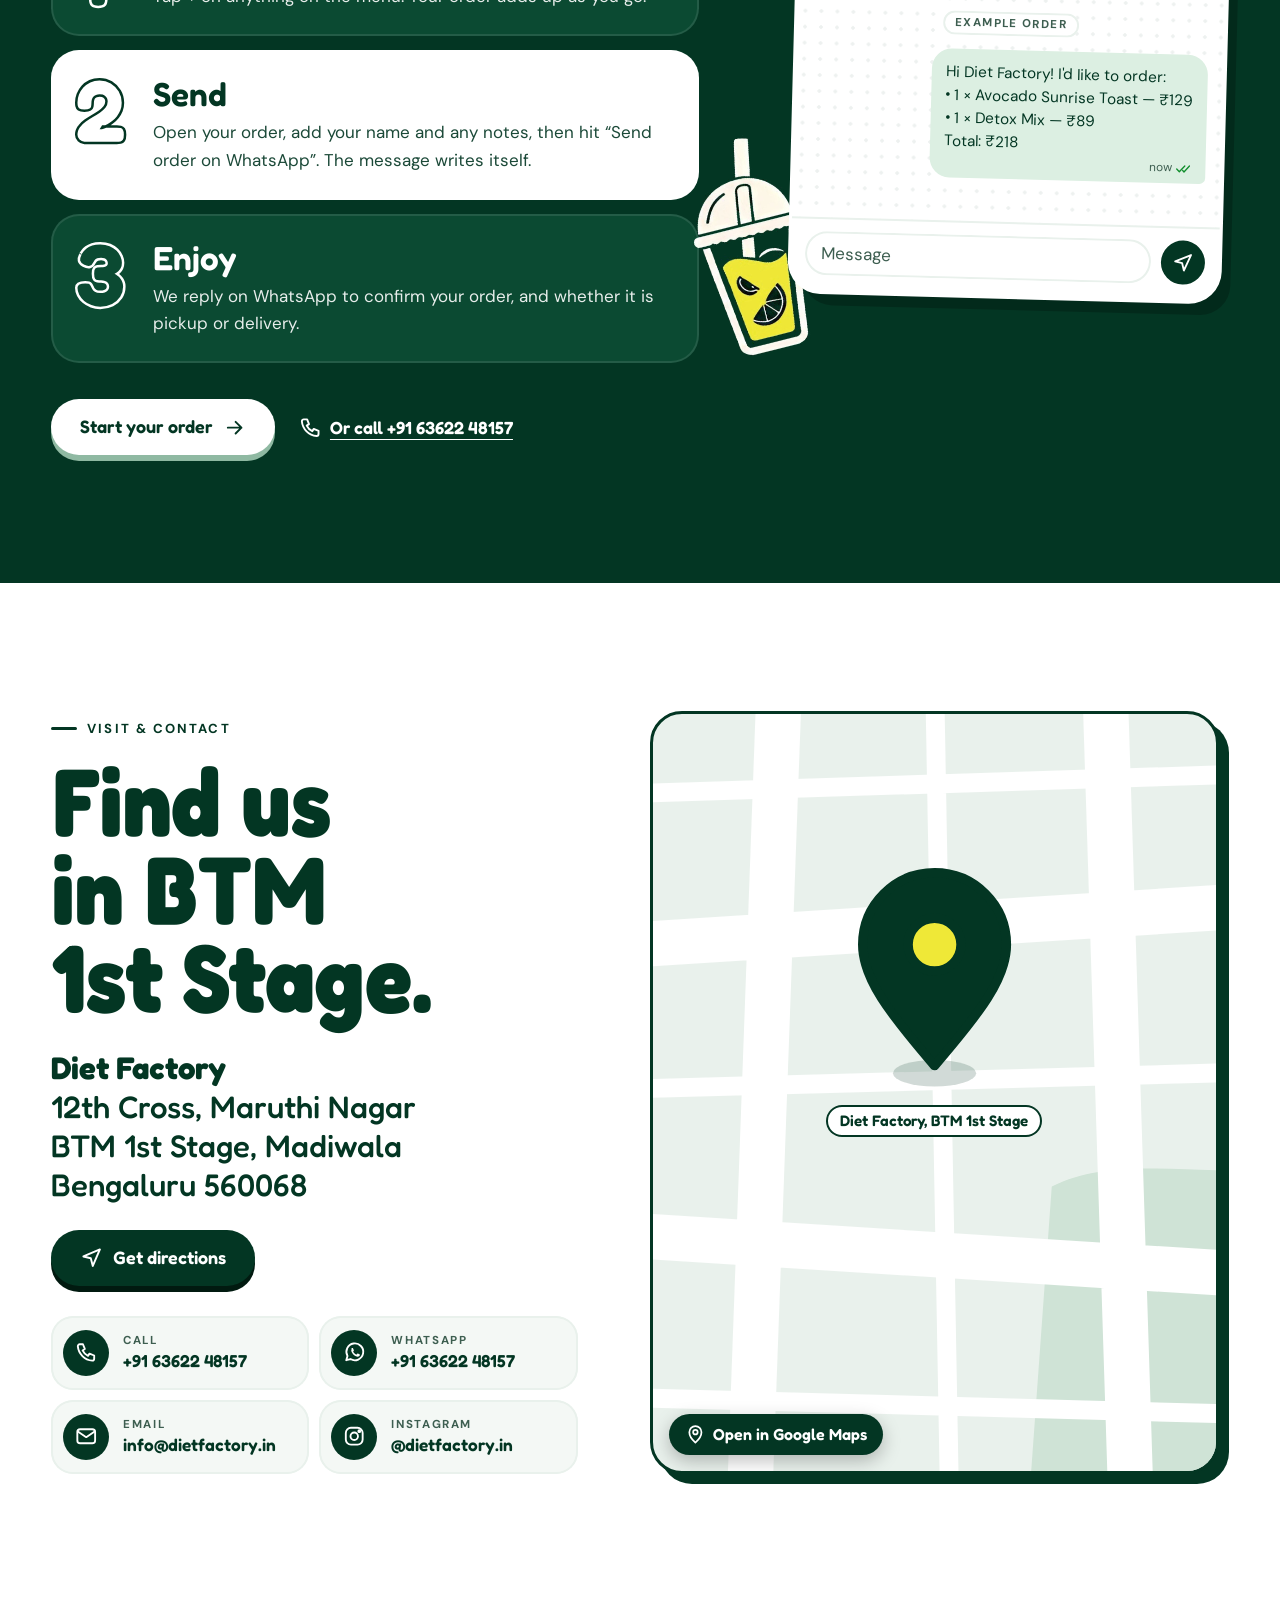
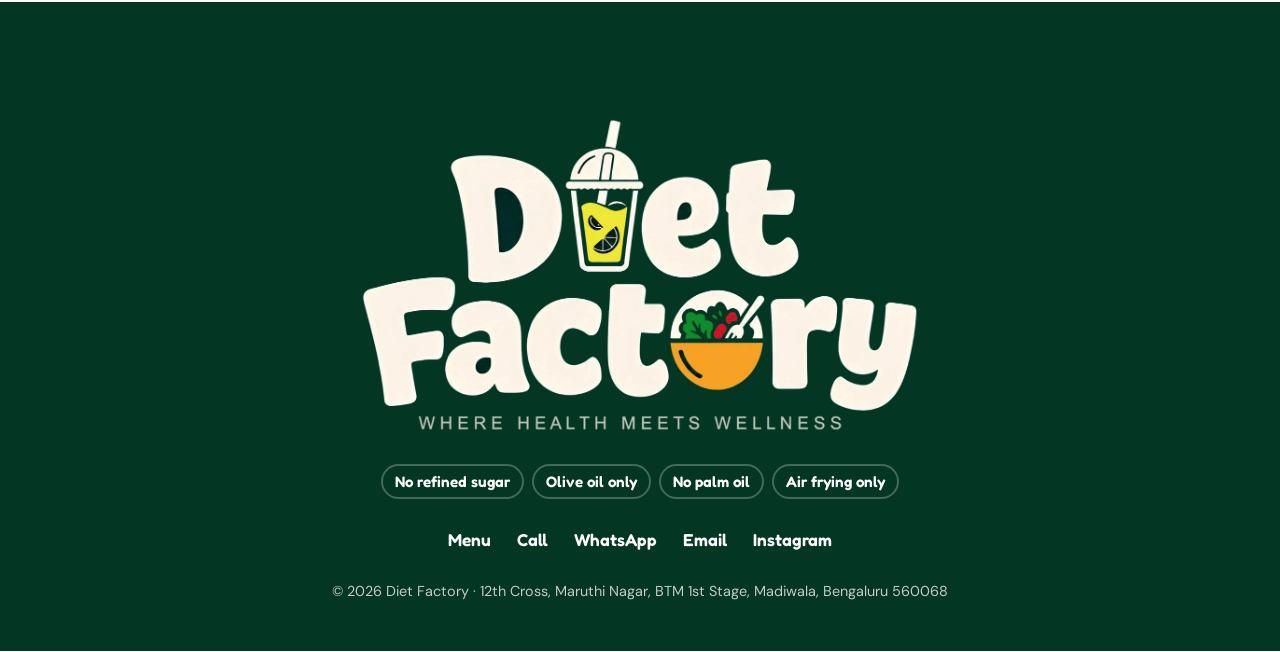
==== commit a0494124: "Say "No refined sugar" and link the exact map location - Promise changed from "Zero added sugar" to " ====
--- a/index.html
+++ b/index.html
@@ -5,27 +5,27 @@
 <meta name="viewport" content="width=device-width,initial-scale=1,viewport-fit=cover">
 <meta name="color-scheme" content="light">
 <title>Diet Factory | Where health meets wellness · BTM 1st Stage, Bengaluru</title>
-<meta name="description" content="Fresh juices, smoothies, toasts, bowls, salads and hot teas in BTM 1st Stage, Bengaluru. Zero added sugar, olive oil only, no palm oil, air frying only. Build your order and send it on WhatsApp.">
-<link rel="canonical" href="https://dietfactorydotin.github.io/DietFactory/">
+<meta name="description" content="Fresh juices, smoothies, toasts, bowls, salads and hot teas in BTM 1st Stage, Bengaluru. No refined sugar, olive oil only, no palm oil, air frying only. Build your order and send it on WhatsApp.">
+<link rel="canonical" href="https://dietfactory.in/">
 <meta name="theme-color" content="#033623">
 <meta property="og:type" content="website">
 <meta property="og:site_name" content="Diet Factory">
 <meta property="og:locale" content="en_IN">
-<meta property="og:url" content="https://dietfactorydotin.github.io/DietFactory/">
+<meta property="og:url" content="https://dietfactory.in/">
 <meta property="og:title" content="Diet Factory | Where health meets wellness">
 <meta property="og:description" content="Fresh juices, smoothies, toasts, bowls, salads and hot teas in BTM 1st Stage, Bengaluru. Order on WhatsApp.">
-<meta property="og:image" content="https://dietfactorydotin.github.io/DietFactory/assets/og-image.jpg">
+<meta property="og:image" content="https://dietfactory.in/assets/og-image.jpg">
 <meta property="og:image:width" content="1200">
 <meta property="og:image:height" content="630">
 <meta property="og:image:alt" content="Diet Factory logo: Where health meets wellness">
 <meta name="twitter:card" content="summary_large_image">
-<meta name="twitter:image" content="https://dietfactorydotin.github.io/DietFactory/assets/og-image.jpg">
+<meta name="twitter:image" content="https://dietfactory.in/assets/og-image.jpg">
 <link rel="icon" type="image/png" sizes="64x64" href="assets/favicon.png">
 <link rel="apple-touch-icon" href="assets/apple-touch-icon.png">
 <link rel="preload" as="image" href="assets/logo-green-wordmark.webp">
 <link rel="preconnect" href="https://fonts.gstatic.com" crossorigin>
 <link rel="stylesheet" href="https://fonts.googleapis.com/css2?family=DM+Sans:opsz,wght@9..40,400..700&family=Fredoka:wdth,wght@75..125,400..700&display=swap">
-<script type="application/ld+json">{"@context":"https://schema.org","@type":"Restaurant","name":"Diet Factory","slogan":"Where health meets wellness","url":"https://dietfactorydotin.github.io/DietFactory/","image":"https://dietfactorydotin.github.io/DietFactory/assets/og-image.jpg","logo":"https://dietfactorydotin.github.io/DietFactory/assets/icon-512.png","telephone":"+916362248157","email":"info@dietfactory.in","address":{"@type":"PostalAddress","streetAddress":"12th Cross, Maruthi Nagar, BTM 1st Stage, Madiwala","addressLocality":"Bengaluru","postalCode":"560068","addressRegion":"Karnataka","addressCountry":"IN"},"sameAs":["https://www.instagram.com/dietfactory.in/"],"servesCuisine":["Healthy food","Juices","Salads"],"priceRange":"₹"}</script>
+<script type="application/ld+json">{"@context":"https://schema.org","@type":"Restaurant","name":"Diet Factory","slogan":"Where health meets wellness","url":"https://dietfactory.in/","image":"https://dietfactory.in/assets/og-image.jpg","logo":"https://dietfactory.in/assets/icon-512.png","telephone":"+916362248157","email":"info@dietfactory.in","address":{"@type":"PostalAddress","streetAddress":"12th Cross, Maruthi Nagar, BTM 1st Stage, Madiwala","addressLocality":"Bengaluru","postalCode":"560068","addressRegion":"Karnataka","addressCountry":"IN"},"sameAs":["https://www.instagram.com/dietfactory.in/"],"servesCuisine":["Healthy food","Juices","Salads"],"priceRange":"₹","hasMap":"https://maps.app.goo.gl/jpncUrEu9LxP2L2U6"}</script>
 <script>document.documentElement.classList.add('js')</script>
 <style>
 :root{--g:#033623;--g2:#0b4a32;--mint:#e9f1ec;--mist:#f4f8f5;--lemon:#efe837;--orange:#f7a225;--leaf:#108e2c;--tom:#d21429;--soft:#3d5e50;--navh:64px;--gut:16px;--fc:#033623;--fb:"DM Sans",system-ui,-apple-system,"Segoe UI",sans-serif;--fd:Fredoka,"Arial Rounded MT Bold",system-ui,sans-serif}@media(min-width:720px){:root{--gut:32px}}@media(min-width:960px){:root{--navh:80px;--gut:clamp(32px,4vw,64px)}}*,*::before,*::after{box-sizing:border-box}html{scroll-behavior:smooth;-webkit-text-size-adjust:100%}[hidden]{display:none!important}body{margin:0;background:#fff;color:var(--g);font:400 1.0625rem/1.6 var(--fb);-webkit-font-smoothing:antialiased}img,svg{display:block;max-width:100%}a{color:inherit}h1,h2,h3,h4{font-family:var(--fd);margin:0;line-height:1;text-wrap:balance}p{margin:0}.wrap{width:min(1320px,100% - 2*var(--gut));margin-inline:auto}.sr{position:absolute!important;width:1px;height:1px;overflow:hidden;clip-path:inset(50%);white-space:nowrap}:focus-visible{outline:3px solid var(--fc);outline-offset:3px}.dk{--fc:var(--lemon);background:var(--g);color:#fff}.ic{width:1.3em;height:1.3em;flex:none;fill:none;stroke:currentColor;stroke-width:2;stroke-linecap:round;stroke-linejoin:round}.skip{position:absolute;left:12px;top:-80px;z-index:99;background:#fff;color:var(--g);padding:10px 18px;border-radius:999px;font-weight:700}.skip:focus{top:12px}.btn{display:inline-flex;align-items:center;justify-content:center;gap:.55em;min-height:56px;padding:0 1.5em;border-radius:999px;border:2.5px solid transparent;font:600 1.12rem/1 var(--fd);text-decoration:none;cursor:pointer;transition:transform .15s,box-shadow .15s,background .2s;white-space:nowrap}.btn:active{transform:translateY(4px)}.bw{background:#fff;color:var(--g);box-shadow:0 6px 0 #8fb9a2}.bw:hover{transform:translateY(-2px);box-shadow:0 8px 0 #8fb9a2}.bw:active{box-shadow:0 2px 0 #8fb9a2}.bo{border-color:rgba(255,255,255,.55);background:none;color:#fff}.bo:hover{border-color:#fff;background:rgba(255,255,255,.08)}.bg{background:var(--g);color:#fff;box-shadow:0 6px 0 #011a10}.bg:hover{transform:translateY(-2px);box-shadow:0 8px 0 #011a10}.bg:active{box-shadow:0 2px 0 #011a10}.eye{display:inline-flex;align-items:center;gap:10px;font:700 .82rem/1 var(--fb);letter-spacing:.16em;text-transform:uppercase}.eye::before{content:"";width:26px;height:3px;border-radius:2px;background:currentColor}.eye+.h2{margin-top:18px}.h2{font:700 clamp(2.6rem,9vw,6rem)/.92 var(--fd);font-stretch:85%;letter-spacing:-.01em}.sec{padding:clamp(76px,10vw,140px) 0;scroll-margin-top:var(--navh)}.sh{display:grid;gap:18px;margin-bottom:clamp(44px,6vw,80px)}.lede{max-width:36rem;font-size:clamp(1.05rem,1.4vw,1.22rem)}.top{position:sticky;top:0;z-index:40;height:var(--navh);background:#fff;border-bottom:2px solid var(--g)}.nav{display:flex;align-items:center;gap:8px;height:100%}.brand{margin-right:auto;border-radius:8px}.brand img{height:calc(var(--navh) - 12px);width:auto}.nav ul{display:none;list-style:none;margin:0;padding:0;gap:2px}.nav ul a{display:block;padding:10px 14px;border-radius:999px;font:600 1.08rem var(--fd);text-decoration:none}.nav ul a:hover{background:var(--mint)}.ib{display:grid;place-items:center;width:44px;height:44px;border-radius:50%;border:2px solid var(--g);color:var(--g);text-decoration:none}.ib:hover{background:var(--mint)}.nwa{display:none}.bag{display:flex;align-items:center;justify-content:center;gap:10px;width:44px;height:44px;padding:0;border:0;border-radius:999px;background:var(--g);color:#fff;font:600 1.1rem/1 var(--fd);cursor:pointer}.bi{position:relative;display:grid;place-items:center;flex:none}.ct{position:absolute;top:-13px;right:-15px;min-width:22px;height:22px;padding:0 6px;border-radius:11px;background:var(--lemon);color:var(--g);font:700 .8rem/22px var(--fd);text-align:center;box-shadow:0 0 0 2px #fff}.bag .bt,.bag .bs{display:none;white-space:nowrap}.bag.e .ct{display:none}.bump{animation:bump .45s}@keyframes bump{40%{transform:scale(1.3) rotate(-10deg)}}.fly{position:fixed;z-index:60;width:28px;height:28px;pointer-events:none}.fly svg{width:100%;height:100%}.fbar{position:fixed;z-index:45;left:var(--gut);right:var(--gut);bottom:max(12px,env(safe-area-inset-bottom));display:flex;align-items:center;gap:12px;height:66px;padding:0 9px 0 11px;border:0;border-radius:24px;background:var(--g);color:#fff;text-align:left;cursor:pointer;box-shadow:0 0 0 3px #fff,0 16px 34px rgba(1,26,16,.42);transform:translateY(140%);visibility:hidden;transition:transform .45s cubic-bezier(.3,1.3,.5,1),visibility 0s .45s}.fbar.show{transform:none;visibility:visible;transition:transform .45s cubic-bezier(.3,1.3,.5,1)}.fbar .bi{width:44px;height:44px;border-radius:50%;background:#fff;color:var(--g)}.fbar .ct{top:-6px;right:-8px;box-shadow:none}.fbt{flex:1;min-width:0;display:grid;gap:3px}.fbt b{font:700 1.2rem/1 var(--fd)}.fbt small{font-size:.84rem;line-height:1.1;opacity:.85}.fbt b,.fbt small{white-space:nowrap;overflow:hidden;text-overflow:ellipsis}.fgo{display:inline-flex;align-items:center;gap:6px;height:48px;padding:0 15px;border-radius:17px;background:#fff;color:var(--g);font:600 1.02rem var(--fd);white-space:nowrap}@media(max-width:959px){html.hasbar{scroll-padding-bottom:96px}.bag .bi{color:#fff}}@media(min-width:960px){.fbar{display:none}.nav{gap:10px}.nav ul{display:flex;margin-right:6px}.ntel{display:none}.nwa{display:inline-flex;min-height:50px;padding:0 1.15em;font-size:1.02rem;box-shadow:none;border-color:var(--g);background:#fff;color:var(--g)}.nwa:hover{background:var(--mint)}.bag{width:auto;height:52px;padding:0 6px}.bag .bi{width:40px;height:40px;border-radius:50%;background:#fff;color:var(--g)}.bag .ct{top:-5px;right:-7px;box-shadow:none}.bag .bt,.bag .bs{display:block}.bag .bs{padding:10px 14px;border-radius:999px;background:#fff;color:var(--g)}.bag:hover{background:var(--g2)}}.hero{position:relative;overflow:clip;min-height:calc(100svh - var(--navh));display:flex;flex-direction:column;background:radial-gradient(60% 50% at 0 100%,#0a4530 0,transparent 70%),var(--g);padding-top:clamp(26px,4vw,52px)}.hero>.wrap{position:relative;flex:1;display:flex;flex-direction:column;justify-content:center}.pill{display:inline-flex;align-items:center;gap:8px;align-self:flex-start;padding:8px 14px;border:2px solid rgba(255,255,255,.28);border-radius:999px;font-size:.92rem;line-height:1.2}.hw{position:relative;--hf:clamp(3.3rem,18vw,6.2rem)}.mega{font:700 var(--hf)/.9 var(--fd);font-stretch:84%;letter-spacing:-.015em;margin:.28em 0 .32em;text-wrap:initial}.mega .w{display:block}.mega .l{display:block;animation:rise .9s cubic-bezier(.2,.8,.2,1) both}.mega .l+.l{animation-delay:.12s}.mega img{display:inline-block;height:.9em;width:auto;vertical-align:-.1em;margin:0 .02em}.sq{position:relative;display:inline-block;white-space:nowrap}.sq svg{position:absolute;left:0;right:0;bottom:-.1em;width:100%;height:.2em;overflow:visible}.sq path{stroke-dasharray:420;stroke-dashoffset:420;animation:draw 1.1s .7s cubic-bezier(.6,0,.2,1) forwards}@keyframes draw{to{stroke-dashoffset:0}}@keyframes rise{from{transform:translateY(.45em);opacity:0}}.hero .lede{color:rgba(255,255,255,.88)}.ctas{display:grid;grid-template-columns:1fr 1fr;gap:14px 12px;margin-top:28px}.ctas .btn:first-child{grid-column:1/-1}.ctas .btn{padding:0 1em}@media(max-width:419px){.hm{display:none}}.badge{position:absolute;right:0;top:1.17em;font-size:var(--hf);width:1.85em;aspect-ratio:1;border-radius:50%;background:var(--g);box-shadow:0 0 0 .025em rgba(255,255,255,.4),0 0 0 .1em var(--g),0 0 0 .115em rgba(255,255,255,.14)}.badge svg{position:absolute;inset:0;width:100%;height:100%;animation:spin 30s linear infinite}.badge text{font:600 13.4px var(--fd);fill:#fff;letter-spacing:.02em}.badge img{position:absolute;left:28%;top:27%;width:44%;height:auto}@media(min-width:720px){.hw{--hf:calc((100vw - 2*var(--gut))/6.75)}.mega{margin:.2em 0 .3em}.mega .w{display:inline}.badge{top:auto;bottom:calc(100% - .05em);width:1.5em}}@media(min-width:960px){.hw{--hf:min(10.4vw,10.6rem)}.badge{top:-.1em;bottom:auto;width:1.9em}}@keyframes spin{to{rotate:360deg}}.mqw{position:relative;padding:34px 0 46px;margin-top:clamp(30px,5vw,56px)}.mq{width:112%;margin-left:-6%;rotate:-2.2deg;background:#fff;color:var(--g);border-block:3px solid var(--g);overflow:hidden;box-shadow:0 10px 0 rgba(0,0,0,.2)}.mqt{display:flex;width:max-content}.js .mqt{animation:mq 40s linear infinite}.mqt span{display:flex;align-items:center;gap:.6em;padding:.48em .3em .48em .6em;font:700 clamp(1.35rem,2.7vw,2.3rem)/1 var(--fd);text-transform:uppercase;white-space:nowrap}.mqt svg{width:.95em;height:.95em}@keyframes mq{to{transform:translateX(-50%)}}@media(min-width:960px){.ctas{display:flex;flex-wrap:wrap}}.prom{overflow:clip}.pl4{list-style:none;margin:0;padding:0;display:grid;grid-template-columns:repeat(2,minmax(0,1fr));gap:44px 14px}.pl4 li{display:grid;justify-items:center;align-content:start;gap:10px;text-align:center;--d:0s}.pl4 li:nth-child(2){--d:.1s}.pl4 li:nth-child(3){--d:.2s}.pl4 li:nth-child(4){--d:.3s}.st{position:relative;width:min(100%,220px);aspect-ratio:1;color:var(--g);rotate:var(--r);filter:drop-shadow(6px 8px 0 rgba(3,54,35,.13));transition:rotate .5s cubic-bezier(.3,1.7,.5,1)}.pl4 li:hover .st{rotate:0deg}.st svg{position:absolute;inset:0;width:100%;height:100%}.st .pi{inset:25%;width:50%;height:50%;stroke:#033623;stroke-width:3}.pi,.ill svg,.empty svg{stroke-linejoin:round;stroke-linecap:round}.pl4 h3{font:600 clamp(1.3rem,2.3vw,1.85rem)/1.05 var(--fd);margin-top:10px}.pl4 p{max-width:25ch;color:var(--soft);font-size:.98rem;line-height:1.5}@media(min-width:960px){.pl4{grid-template-columns:repeat(4,minmax(0,1fr));gap:32px}.prom .sh{grid-template-columns:1.2fr 1fr;align-items:end}}.mni{padding:clamp(76px,10vw,128px) 0 clamp(48px,6vw,72px)}.mni .wrap{display:grid;gap:22px}.mega2{font:700 clamp(4.6rem,24vw,13.5rem)/.8 var(--fd);font-stretch:78%;letter-spacing:-.02em}.mega2 small{display:block;font-size:.3em;font-stretch:100%;letter-spacing:0;margin-bottom:.15em}.mni .lede{color:rgba(255,255,255,.88)}.mni .lede b{color:#fff}@media(min-width:960px){.mni .wrap{grid-template-columns:1.25fr 1fr;align-items:end;gap:48px}}.chips{position:sticky;top:var(--navh);z-index:30;background:var(--g);box-shadow:0 1px 0 rgba(255,255,255,.14);--fc:var(--lemon)}.cb{position:relative;display:flex;align-items:center;gap:8px;max-width:calc(1320px + 2*var(--gut));margin:0 auto;padding:10px var(--gut)}.cb nav{flex:1;min-width:0}.chips ul{position:relative;display:flex;gap:8px;overflow-x:auto;scrollbar-width:none;list-style:none;margin:0;padding:3px 40px 3px 3px;-webkit-mask-image:linear-gradient(90deg,#000 calc(100% - 44px),transparent);mask-image:linear-gradient(90deg,#000 calc(100% - 44px),transparent)}.chips ul::-webkit-scrollbar{display:none}.chips a{display:flex;align-items:center;gap:7px;height:42px;padding:0 16px;border-radius:999px;border:2px solid rgba(255,255,255,.3);color:#fff;font:600 1rem var(--fd);text-decoration:none;white-space:nowrap;transition:background .2s,color .2s,opacity .2s}.chips a span{font-size:.78em;opacity:.7}.chips a:hover{border-color:#fff}.chips a[aria-current]{background:#fff;color:var(--g);border-color:#fff}.chips a.off{opacity:.35}.srch{position:relative;flex:none;width:46px;height:46px;color:#fff}.srch input{width:100%;height:100%;padding:0 0 0 44px;border:2px solid rgba(255,255,255,.3);border-radius:999px;background:var(--g);color:#fff;font:500 1rem var(--fb);outline:0;-webkit-appearance:none;appearance:none}.srch input::placeholder{color:rgba(255,255,255,.72)}.srch input:focus{border-color:var(--lemon)}.srch input::-webkit-search-cancel-button{display:none}.srch>.ic{position:absolute;left:12px;top:12px;pointer-events:none}.sclr{position:absolute;right:6px;top:6px;display:none;place-items:center;width:34px;height:34px;padding:0;border:0;border-radius:50%;background:rgba(255,255,255,.16);color:#fff;cursor:pointer}.sclr .ic{width:18px;height:18px}.srch.q .sclr{display:grid}.srch.q input{padding-right:46px}html:not(.js) .srch,html:not(.js) .bag{display:none}@media(max-width:959px){.srch input{cursor:pointer;color:transparent}.srch input::placeholder{color:transparent}.srch:focus-within,.srch.q{position:absolute;left:var(--gut);right:var(--gut);width:auto;z-index:2}.srch:focus-within input,.srch.q input{cursor:text;color:#fff}.srch:focus-within input::placeholder{color:rgba(255,255,255,.72)}}@media(min-width:960px){.srch{width:min(300px,26vw)}}.nores{padding:64px var(--gut) 110px;text-align:center;color:#fff}.nores p{max-width:30ch;margin:0 auto 24px;font-size:1.1rem}.nores b{display:block;font:700 clamp(2rem,6vw,3rem)/1 var(--fd);margin-bottom:12px}.nores div{display:flex;flex-wrap:wrap;justify-content:center;gap:12px}.stack{background:var(--g)}.anc{display:block;scroll-margin-top:calc(var(--navh) + 66px)}.pn{position:relative;overflow:clip;border-radius:34px 34px 0 0;box-shadow:0 -16px 40px rgba(1,26,16,.3)}.js .pn{position:sticky}.pw{background:#fff;color:var(--g)}.pg{background:var(--g);color:#fff;--fc:var(--lemon);box-shadow:0 -16px 40px rgba(1,26,16,.3),inset 0 2px 0 rgba(255,255,255,.1)}.pn>.wrap{position:relative;z-index:1;display:grid;gap:30px;padding:clamp(36px,5vw,64px) 0 clamp(96px,9vw,112px)}.ph{display:grid;grid-template-columns:minmax(0,1fr) auto;align-items:end;gap:10px 14px}.pnum{grid-column:1/-1;font:600 .95rem var(--fd);letter-spacing:.14em;text-transform:uppercase;opacity:.75}.ph h3{font:700 clamp(2.9rem,13.5vw,7.4rem)/.86 var(--fd);font-stretch:80%;letter-spacing:-.01em}.ill{position:relative;width:clamp(100px,27vw,230px);aspect-ratio:1;border-radius:50%;background:var(--mint);display:grid;place-items:center;rotate:-6deg}.pg .ill{background:#fff}.ill>svg{width:74%;height:74%;stroke:#033623;stroke-width:4}.from{position:absolute;right:0;top:-10%;width:46%;aspect-ratio:1;border-radius:50%;background:var(--lemon);color:var(--g);display:grid;place-content:center;text-align:center;rotate:18deg;font:600 clamp(.62rem,1.1vw,.9rem)/1 var(--fd);box-shadow:0 0 0 3px #fff}.from b{display:block;font-size:1.55em;font-weight:700}.bd{display:grid;gap:30px;align-content:start}.bd h4{display:flex;align-items:center;gap:12px;font:600 1rem var(--fd);letter-spacing:.14em;text-transform:uppercase;margin-bottom:4px}.bd h4::after{content:"";flex:1;height:3px;border-radius:2px;background:currentColor;opacity:.18}.bd ul{list-style:none;margin:0;padding:0}.bd li{display:flex;align-items:center;gap:10px;min-height:60px;padding:5px 0}.bd li>span{font:500 clamp(1.08rem,1.6vw,1.36rem)/1.2 var(--fd)}.bd li::after{content:"";order:1;flex:1 1 26px;min-width:26px;height:6px;margin-top:.45em;background:radial-gradient(circle,currentColor 1.7px,transparent 2.1px) 0 50%/10px 6px repeat-x;opacity:.42}.bd li>b{order:2}.bd .q{order:3}.bd li.w2>:first-child{flex:1;text-wrap:balance}.bd li.w2::after{display:none}.bd li>b{font:600 clamp(1.08rem,1.6vw,1.36rem)/1 var(--fd);white-space:nowrap}.bd li>b.ask{font-size:.95rem;padding:6px 10px;border-radius:999px;border:2px dashed currentColor}.q{display:inline-flex;align-items:center;flex:none;gap:2px;padding:3px;border-radius:999px;transition:background .2s}.q:not(.z){background:var(--mint)}.pg .q:not(.z){background:rgba(255,255,255,.14)}.q button{display:grid;place-items:center;width:44px;height:44px;padding:0;border:0;border-radius:50%;background:transparent;color:inherit;font:600 1.6rem/1 var(--fd);cursor:pointer;transition:transform .15s}.q button:active{transform:scale(.88)}.q .pl{background:var(--g);color:#fff}.pg .q .pl{background:#fff;color:var(--g)}.q .mi:hover{background:rgba(3,54,35,.08)}.pg .q .mi:hover{background:rgba(255,255,255,.12)}.q output{min-width:1.4em;text-align:center;font:600 1.12rem var(--fd)}@media(max-width:420px){.bd li{gap:8px}}.q.z .mi,.q.z output{display:none}@media(min-width:960px){.pn>.wrap{grid-template-columns:minmax(0,4fr) minmax(0,8fr);gap:clamp(40px,6vw,104px);align-items:start}.ph{grid-template-columns:1fr;align-items:start;gap:16px}.ph h3{font-size:clamp(3rem,7.6vw,7.4rem)}.ph h3.long{font-size:clamp(2.8rem,6.1vw,6rem)}.ill{margin-top:22px}.from{right:-12%;top:-6%}}.stack{counter-reset:pn}.anc{counter-increment:pn}@media(min-width:960px){.pn::before{content:"0" counter(pn);position:absolute;right:-.03em;bottom:-.2em;font:700 clamp(12rem,27vw,26rem)/1 var(--fd);font-stretch:78%;letter-spacing:-.03em;color:transparent;-webkit-text-stroke:2.5px var(--g);opacity:.12;pointer-events:none}.pg::before{-webkit-text-stroke-color:#fff;opacity:.14}}@media(min-width:1100px){.bd.two{grid-template-columns:1fr 1fr;gap:44px}}.how{position:relative;overflow:clip}.hg{display:grid;gap:56px}.hg .sh{margin:0}.steps{list-style:none;margin:0;padding:0;display:grid;gap:14px}.steps li{display:grid;grid-template-columns:auto minmax(0,1fr);gap:4px 22px;align-items:start;padding:24px 24px 26px;border-radius:28px;background:var(--g2);box-shadow:inset 0 0 0 2px rgba(255,255,255,.1)}.steps li:nth-child(2){background:#fff;color:var(--g)}.steps .n{font:700 clamp(4.2rem,7vw,5.6rem)/.8 var(--fd);min-width:.62em;color:transparent;-webkit-text-stroke:2.5px #fff}.steps li:nth-child(2) .n{-webkit-text-stroke-color:var(--g)}.steps h3{font:600 clamp(1.7rem,2.6vw,2.2rem)/1 var(--fd);margin:4px 0 8px}.steps p{opacity:.9}.hcta{display:flex;flex-wrap:wrap;align-items:center;gap:14px 24px;margin-top:36px}.hcta a.tl{font:600 1.1rem var(--fd);display:inline-flex;align-items:center;gap:8px;text-underline-offset:5px}.chw{position:relative;width:min(100%,440px);margin:0 auto;padding:0 6px}.deco{position:absolute;z-index:0;width:auto;pointer-events:none}.d1{height:150px;left:-34px;bottom:-46px;rotate:-14deg}.d2{height:104px;right:-26px;top:-58px;rotate:12deg}.chat{position:relative;z-index:1;margin:0;background:#fff;color:var(--g);border-radius:30px;overflow:hidden;rotate:1.5deg;box-shadow:0 0 0 3px #fff,12px 14px 0 rgba(0,0,0,.22)}.cht{display:flex;align-items:center;gap:12px;padding:14px 18px;background:var(--mist);border-bottom:2px solid var(--mint)}.cht img{width:46px;height:46px;border-radius:50%}.cht b{display:block;font:600 1.15rem/1.15 var(--fd)}.cht small{font-size:.86rem;color:var(--soft)}.chb{display:flex;flex-direction:column;gap:14px;min-height:230px;padding:20px 16px;background:#fff radial-gradient(circle,rgba(3,54,35,.07) 1.5px,transparent 2px) 0 0/16px 16px}.chl{align-self:center;padding:5px 12px;border-radius:999px;background:#fff;box-shadow:inset 0 0 0 2px var(--mint);font:700 .72rem/1.2 var(--fb);letter-spacing:.12em;text-transform:uppercase;color:var(--soft)}.bub{align-self:flex-end;max-width:94%;padding:12px 14px 6px;border-radius:20px 20px 6px 20px;background:#dcefe2;font-size:.95rem;line-height:1.5;white-space:pre-line;overflow-wrap:anywhere}.bub small{display:flex;justify-content:flex-end;align-items:center;gap:3px;margin-top:2px;font-size:.74rem;color:var(--soft)}.bub small .ic{width:16px;height:16px;color:var(--leaf)}.chf{display:flex;gap:10px;align-items:center;padding:12px 14px 16px;border-top:2px solid var(--mint)}.chf span{flex:1;display:flex;align-items:center;height:44px;padding:0 16px;border-radius:999px;box-shadow:inset 0 0 0 2px var(--mint);color:var(--soft)}.chf i{display:grid;place-items:center;width:44px;height:44px;border-radius:50%;background:var(--g);color:#fff}@media(min-width:960px){.hg{grid-template-columns:minmax(0,1fr) minmax(380px,440px);gap:64px clamp(56px,7vw,112px);align-items:start}.hg .sh{grid-column:1/-1;grid-template-columns:1.2fr 1fr;align-items:end}.chw{grid-column:2;grid-row:2;margin-top:14px}.hs{grid-column:1;grid-row:2}.d1{height:220px;left:-96px;bottom:-60px}.d2{height:150px;right:-44px;top:-84px}.chw{margin:0}}.vg{display:grid;gap:44px}address{font:500 clamp(1.4rem,2.5vw,1.95rem)/1.25 var(--fd);font-style:normal;margin:26px 0}address strong{font-weight:700}.cl{list-style:none;margin:30px 0 0;padding:0;display:grid;gap:10px}.cl a{display:flex;align-items:center;gap:14px;min-height:74px;padding:12px 16px 12px 12px;border-radius:22px;background:var(--mist);box-shadow:inset 0 0 0 2px var(--mint);text-decoration:none;transition:box-shadow .2s,transform .2s}.cl a:hover{box-shadow:inset 0 0 0 2.5px var(--g);transform:translateY(-2px)}.cl .i{display:grid;place-items:center;width:46px;height:46px;flex:none;border-radius:50%;background:var(--g);color:#fff}.cl span{min-width:0;font:600 1.08rem/1.2 var(--fd);overflow-wrap:anywhere}.cl small{display:block;margin-bottom:3px;font:700 .72rem var(--fb);letter-spacing:.14em;text-transform:uppercase;color:var(--soft)}.map{position:relative;min-height:380px;margin-right:6px;border-radius:32px;overflow:hidden;border:3px solid var(--g);box-shadow:6px 6px 0 var(--g);background:var(--mint)}.mfb{position:absolute;inset:0;width:100%;height:100%}.mlb{position:absolute;left:50%;top:calc(50% + 12px);translate:-50% 0;padding:7px 14px;border-radius:999px;background:#fff;box-shadow:inset 0 0 0 2px var(--g);font:600 .95rem/1.2 var(--fd);white-space:nowrap}.map iframe{position:absolute;inset:0;width:100%;height:100%;border:0}.map .mp{position:absolute;inset:auto auto 16px 16px;display:flex;align-items:center;gap:8px;padding:10px 16px;border-radius:999px;background:var(--g);color:#fff;font:600 1rem var(--fd);text-decoration:none;box-shadow:0 6px 18px rgba(0,0,0,.25)}@media(min-width:600px){.cl{grid-template-columns:1fr 1fr}}@media(min-width:960px){.vg{grid-template-columns:minmax(0,1fr) minmax(0,1.1fr);gap:72px;align-items:stretch}.map{min-height:560px;margin-right:10px;box-shadow:10px 10px 0 var(--g)}}.ft{padding:clamp(70px,9vw,120px) 0 calc(48px + env(safe-area-inset-bottom));text-align:center}.hasbar .ft{padding-bottom:calc(112px + env(safe-area-inset-bottom))}.ft .wrap{display:grid;justify-items:center;gap:30px}.flogo{width:min(560px,88%);height:auto}.ft ul{display:flex;flex-wrap:wrap;justify-content:center;gap:6px 26px;list-style:none;margin:0;padding:0;font:600 1.08rem var(--fd)}.ft ul a{text-decoration:none}.ft ul a:hover{text-decoration:underline;text-underline-offset:5px}.fp{display:flex;flex-wrap:wrap;justify-content:center;gap:8px}.fp span{padding:8px 14px;border-radius:999px;box-shadow:inset 0 0 0 2px rgba(255,255,255,.25);font:600 .95rem var(--fd)}.ft small{font-size:.9rem;color:rgba(255,255,255,.75)}@media(min-width:960px){.hasbar .ft{padding-bottom:48px}}html:has(.cart[open]){overflow:hidden}.cart{padding:0;border:0;color:var(--g);background:#fff;width:100%;max-width:100%;max-height:92dvh;margin:auto 0 0;border-radius:28px 28px 0 0;overflow:hidden}.cart[open]{display:flex;animation:up .4s cubic-bezier(.2,.9,.3,1)}.cart::backdrop{background:rgba(1,26,16,.6)}@keyframes up{from{transform:translateY(100%)}}@keyframes side{from{transform:translateX(100%)}}.ci{display:flex;flex-direction:column;width:100%;min-height:0}.chd{display:flex;align-items:center;justify-content:space-between;gap:12px;padding:20px 20px 16px;background:var(--g);color:#fff;--fc:var(--lemon)}.chd h2{font:700 2rem/1 var(--fd)}.chd p{font-size:.92rem;opacity:.8;margin-top:4px}.x{display:grid;place-items:center;width:46px;height:46px;flex:none;border-radius:50%;border:2px solid rgba(255,255,255,.5);background:transparent;color:#fff;cursor:pointer}.x:hover{background:rgba(255,255,255,.12)}.cbd{flex:1;min-height:0;overflow:auto;padding:6px 20px 22px}.cl2{list-style:none;margin:0;padding:0}.cl2 li{display:grid;grid-template-columns:minmax(0,1fr) auto auto;align-items:center;gap:6px 10px;padding:14px 0;border-bottom:2px dashed var(--mint)}.cl2 .nm{font:600 1.12rem/1.2 var(--fd)}.cl2 small{display:block;color:var(--soft);font-size:.88rem}.cl2 .lt{min-width:3.6em;font:600 1.12rem var(--fd);text-align:right}.empty{display:none;padding:34px 0 10px;text-align:center}.empty svg{width:96px;height:96px;margin:0 auto 14px;stroke:#033623;stroke-width:4}.empty p{font:600 1.25rem/1.3 var(--fd);margin-bottom:6px}.empty a{font-weight:700}.cart.e .empty{display:block}.cart.e .fl,.cart.e .cl2{display:none}.fl{display:grid;gap:14px;margin-top:20px}.fl label{display:grid;gap:6px;font:600 1rem var(--fd)}.fl label span{font:400 .85rem var(--fb);color:var(--soft)}.fl input,.fl textarea{width:100%;padding:12px 14px;border:2px solid #c9dccf;border-radius:16px;font:inherit;font:400 1rem/1.4 var(--fb);color:var(--g);background:var(--mist);resize:vertical}.fl input:focus,.fl textarea:focus{outline:none;border-color:var(--g);background:#fff}.cft{padding:16px 20px calc(16px + env(safe-area-inset-bottom));background:var(--mist);border-top:2px solid var(--mint)}.tot{display:flex;justify-content:space-between;align-items:baseline;font:600 1.15rem var(--fd)}.tot strong{font-size:1.9rem;font-weight:700}.tn{font-size:.88rem;color:var(--soft);min-height:1.2em}.send{width:100%;margin-top:12px}.send[aria-disabled=true]{opacity:.45;box-shadow:none;cursor:not-allowed;transform:none}.cr{display:flex;justify-content:space-between;align-items:center;gap:6px 12px;flex-wrap:wrap;margin-top:12px;font-size:.86rem;color:var(--soft)}.lnk{padding:8px 2px;border:0;background:none;color:var(--g);font:600 1rem var(--fd);text-decoration:underline;text-underline-offset:4px;cursor:pointer}.cart.e .lnk{display:none}@media(min-width:720px){.cart{margin:0 0 0 auto;width:min(460px,100%);height:100dvh;max-height:100dvh;border-radius:28px 0 0 28px}.cart[open]{animation-name:side}}@media(prefers-reduced-motion:no-preference){.io .st{transition:scale .7s cubic-bezier(.3,1.6,.5,1) var(--d),opacity .3s var(--d),rotate .5s cubic-bezier(.3,1.7,.5,1)}.io li:not(.in) .st{scale:.4;opacity:0}}@media(prefers-reduced-motion:reduce){*,*::before,*::after{animation:none!important;transition:none!important;scroll-behavior:auto!important}.sq path{stroke-dashoffset:0}}
@@ -72,10 +72,10 @@
 <div class="ht">
 <p class="pill"><svg class="ic"><use href="#i-pin"/></svg>BTM 1st Stage, Bengaluru</p>
 <div class="hw"><h1 class="mega" id="h1"><span class="sr">Diet Factory: </span><span class="l"><span class="w">Where <img src="assets/icon-cup.webp" width="214" height="410" alt=""></span> health</span> <span class="l"><span class="w">meets</span> <span class="sq">wellness.<svg viewBox="0 0 300 20" preserveAspectRatio="none" aria-hidden="true"><path d="M4 12c34-10 58-10 84 0s52 9 78 0 50-9 76 0 34 6 54-2" fill="none" stroke="#efe837" stroke-width="7" stroke-linecap="round"/></svg></span></span></h1>
-<div class="badge" aria-hidden="true"><svg viewBox="0 0 200 200"><defs><path id="cp" d="M100 100m-81 0a81 81 0 1 1 162 0a81 81 0 1 1-162 0"/></defs><text><textPath href="#cp" textLength="506" lengthAdjust="spacing">ZERO ADDED SUGAR • OLIVE OIL ONLY • NO PALM OIL • AIR FRYING ONLY •</textPath></text></svg><img src="assets/icon-bowl.webp" width="256" height="276" alt=""></div></div>
+<div class="badge" aria-hidden="true"><svg viewBox="0 0 200 200"><defs><path id="cp" d="M100 100m-81 0a81 81 0 1 1 162 0a81 81 0 1 1-162 0"/></defs><text><textPath href="#cp" textLength="506" lengthAdjust="spacing">NO REFINED SUGAR • OLIVE OIL ONLY • NO PALM OIL • AIR FRYING ONLY •</textPath></text></svg><img src="assets/icon-bowl.webp" width="256" height="276" alt=""></div></div>
 </div>
 <div class="hb">
-<p class="lede">Fresh juices, smoothies, toasts, bowls, salads and hot teas, made with zero added sugar and olive oil only. Build your order from the menu and send it to us on WhatsApp.</p>
+<p class="lede">Fresh juices, smoothies, toasts, bowls, salads and hot teas, made with no refined sugar and olive oil only. Build your order from the menu and send it to us on WhatsApp.</p>
 <div class="ctas">
 <a class="btn bw" href="#menu">See the menu<svg class="ic" style="rotate:90deg"><use href="#i-ar"/></svg></a>
 <a class="btn bo" href="https://wa.me/916362248157" target="_blank" rel="noopener"><svg class="ic"><use href="#i-wa"/></svg><span><span class="hm">Order on </span>WhatsApp</span></a>
@@ -84,14 +84,14 @@
 </div>
 </div>
 <div class="mqw" aria-hidden="true"><div class="mq"><div class="mqt">
-<span>Zero added sugar<svg><use href="#i-lem"/></svg></span><span>Olive oil only<svg><use href="#i-lf"/></svg></span><span>No palm oil<svg><use href="#i-lem"/></svg></span><span>Air frying only<svg><use href="#i-lf"/></svg></span><span>Where health meets wellness<svg><use href="#i-lem"/></svg></span></div></div></div>
+<span>No refined sugar<svg><use href="#i-lem"/></svg></span><span>Olive oil only<svg><use href="#i-lf"/></svg></span><span>No palm oil<svg><use href="#i-lem"/></svg></span><span>Air frying only<svg><use href="#i-lf"/></svg></span><span>Where health meets wellness<svg><use href="#i-lem"/></svg></span></div></div></div>
 </section>
 
 <section class="sec prom" id="promises" aria-labelledby="h-prom">
 <div class="wrap">
 <div class="sh"><div><p class="eye">House rules</p><h2 class="h2" id="h-prom">Four promises in every cup &amp; bowl.</h2></div><p class="lede">No fine print and no exceptions. From a ₹59 juice to a loaded salad, everything is made the same honest way.</p></div>
 <ul class="pl4">
-<li><div class="st" aria-hidden="true" style="--r:-7deg"><svg><use href="#sc"/></svg><svg class="pi" viewBox="0 0 64 64"><path d="M32 15 49 23.5 32 32 15 23.5z" fill="#fff"/><path d="M15 23.5v19L32 51V32z" fill="#e9f1ec"/><path d="M49 23.5v19L32 51V32z" fill="#fff"/><circle cx="32" cy="33" r="27" fill="none" stroke="#d21429" stroke-width="5"/><path d="M13 14l38 38" stroke="#d21429" stroke-width="5"/></svg></div><h3>Zero added sugar</h3><p>Sweetness comes from the fruit. We never add sugar.</p></li>
+<li><div class="st" aria-hidden="true" style="--r:-7deg"><svg><use href="#sc"/></svg><svg class="pi" viewBox="0 0 64 64"><path d="M32 15 49 23.5 32 32 15 23.5z" fill="#fff"/><path d="M15 23.5v19L32 51V32z" fill="#e9f1ec"/><path d="M49 23.5v19L32 51V32z" fill="#fff"/><circle cx="32" cy="33" r="27" fill="none" stroke="#d21429" stroke-width="5"/><path d="M13 14l38 38" stroke="#d21429" stroke-width="5"/></svg></div><h3>No refined sugar</h3><p>We never use refined sugar in anything we make.</p></li>
 <li><div class="st" aria-hidden="true" style="--r:5deg"><svg><use href="#sc"/></svg><svg class="pi" viewBox="0 0 64 64"><path d="M26 9h10v8l5 7v31a4 4 0 0 1-4 4H25a4 4 0 0 1-4-4V24l5-7z" fill="#fff"/><path d="M21 36h20v19a4 4 0 0 1-4 4H25a4 4 0 0 1-4-4z" fill="#efe837"/><rect x="25" y="4" width="12" height="7" rx="2" fill="#108e2c"/><path d="M45 58c2-12 6-22 13-30" fill="none"/><ellipse cx="53" cy="37" rx="4" ry="6.5" fill="#108e2c" transform="rotate(35 53 37)"/><ellipse cx="47" cy="47" rx="3.6" ry="5.5" fill="#108e2c" transform="rotate(-30 47 47)"/></svg></div><h3>Olive oil only</h3><p>Olive oil is the only oil we cook and dress with.</p></li>
 <li><div class="st" aria-hidden="true" style="--r:-4deg"><svg><use href="#sc"/></svg><svg class="pi" viewBox="0 0 64 64"><path d="M31 30c-1 9 0 18 3 25" fill="none" stroke-width="5"/><path d="M32 28c-6-9-17-9-23-2 9-1 15 1 23 2zm0 0c6-9 17-9 23-2-9-1-15 1-23 2zm0 0c-2-9 2-17 10-19-4 5-7 12-10 19zm0 0c1-9-3-17-11-19 4 6 7 12 11 19z" fill="#108e2c"/><circle cx="32" cy="33" r="27" fill="none" stroke="#d21429" stroke-width="5"/><path d="M13 14l38 38" stroke="#d21429" stroke-width="5"/></svg></div><h3>No palm oil</h3><p>Not in our food. Not in anything we make.</p></li>
 <li><div class="st" aria-hidden="true" style="--r:8deg"><svg><use href="#sc"/></svg><svg class="pi" viewBox="0 0 64 64"><path d="M24 14c-3 2.5-3 5 0 7.5m8-7.5c-3 2.5-3 5 0 7.5m8-7.5c-3 2.5-3 5 0 7.5" fill="none" stroke="#f7a225" stroke-width="3.5"/><path d="M14 27a8 8 0 0 1 8-8h20a8 8 0 0 1 8 8v24a6 6 0 0 1-6 6H20a6 6 0 0 1-6-6z" fill="#fff"/><path d="M14 31h36" /><rect x="19" y="35" width="26" height="17" rx="4" fill="#e9f1ec"/><rect x="25" y="41" width="14" height="5" rx="2.5" fill="#033623"/><circle cx="32" cy="25" r="2.2" fill="#033623" stroke="none"/><path d="M19 57v3m26-3v3"/></svg></div><h3>Air frying only</h3><p>Anything crisp is air fried, never deep fried.</p></li>
@@ -223,7 +223,7 @@
 <p class="eye">Visit &amp; contact</p>
 <h2 class="h2" id="h-visit">Find us in BTM 1st Stage.</h2>
 <address><strong>Diet Factory</strong><br>12th Cross, Maruthi Nagar<br>BTM 1st Stage, Madiwala<br>Bengaluru 560068</address>
-<a class="btn bg" href="https://www.google.com/maps/search/?api=1&amp;query=Diet+Factory+12th+Cross+Maruthi+Nagar+BTM+1st+Stage+Madiwala+Bengaluru+560068" target="_blank" rel="noopener"><svg class="ic"><use href="#i-go"/></svg>Get directions</a>
+<a class="btn bg" href="https://maps.app.goo.gl/jpncUrEu9LxP2L2U6" target="_blank" rel="noopener"><svg class="ic"><use href="#i-go"/></svg>Get directions</a>
 <ul class="cl">
 <li><a href="tel:+916362248157"><span class="i"><svg class="ic"><use href="#i-ph"/></svg></span><span><small>Call</small>+91 63622 48157</span></a></li>
 <li><a href="https://wa.me/916362248157" target="_blank" rel="noopener"><span class="i"><svg class="ic"><use href="#i-wa"/></svg></span><span><small>WhatsApp</small>+91 63622 48157</span></a></li>
@@ -231,7 +231,7 @@
 <li><a href="https://www.instagram.com/dietfactory.in/" target="_blank" rel="noopener"><span class="i"><svg class="ic"><use href="#i-ig"/></svg></span><span><small>Instagram</small>@dietfactory.in</span></a></li>
 </ul>
 </div>
-<div class="map"><svg class="mfb" viewBox="0 0 400 400" preserveAspectRatio="xMidYMid slice" aria-hidden="true"><path d="M262 250c40-20 90 0 150-14v180H250z" fill="#cfe3d6"/><g fill="none" stroke="#fff" stroke-linecap="round"><path d="M-20 126 420 98M-20 272 420 300M118-20 102 420M290-20 304 420" stroke-width="24"/><path d="M-20 44 420 30M-20 200 420 188M-20 360 420 372M30-20 22 420M200-20 208 420M380-20 390 420" stroke-width="10"/></g><g transform="translate(200 186)" stroke="#033623" stroke-width="5" stroke-linejoin="round"><ellipse cy="4" rx="22" ry="7" fill="#033623" opacity=".18" stroke="none"/><path d="M0 0C-24-28-38-46-38-64a38 38 0 0 1 76 0C38-46 24-28 0 0z" fill="#033623"/><circle cy="-64" r="14" fill="#efe837"/></g></svg><p class="mlb">Diet Factory, BTM 1st Stage</p><iframe src="https://maps.google.com/maps?q=12th+Cross+Maruthi+Nagar+BTM+1st+Stage+Madiwala+Bengaluru+560068&amp;z=16&amp;output=embed" title="Map showing Diet Factory, 12th Cross, Maruthi Nagar, BTM 1st Stage, Bengaluru" loading="lazy"></iframe><a class="mp" href="https://www.google.com/maps/search/?api=1&amp;query=Diet+Factory+12th+Cross+Maruthi+Nagar+BTM+1st+Stage+Madiwala+Bengaluru+560068" target="_blank" rel="noopener"><svg class="ic"><use href="#i-pin"/></svg>Open in Google Maps</a></div>
+<div class="map"><svg class="mfb" viewBox="0 0 400 400" preserveAspectRatio="xMidYMid slice" aria-hidden="true"><path d="M262 250c40-20 90 0 150-14v180H250z" fill="#cfe3d6"/><g fill="none" stroke="#fff" stroke-linecap="round"><path d="M-20 126 420 98M-20 272 420 300M118-20 102 420M290-20 304 420" stroke-width="24"/><path d="M-20 44 420 30M-20 200 420 188M-20 360 420 372M30-20 22 420M200-20 208 420M380-20 390 420" stroke-width="10"/></g><g transform="translate(200 186)" stroke="#033623" stroke-width="5" stroke-linejoin="round"><ellipse cy="4" rx="22" ry="7" fill="#033623" opacity=".18" stroke="none"/><path d="M0 0C-24-28-38-46-38-64a38 38 0 0 1 76 0C38-46 24-28 0 0z" fill="#033623"/><circle cy="-64" r="14" fill="#efe837"/></g></svg><p class="mlb">Diet Factory, BTM 1st Stage</p><iframe src="https://maps.google.com/maps?q=Diet+Factory,+12th+Cross,+Maruthi+Nagar,+BTM+1st+Stage,+Madiwala,+Bengaluru+560068&amp;z=17&amp;output=embed" title="Map showing Diet Factory, 12th Cross, Maruthi Nagar, BTM 1st Stage, Bengaluru" loading="lazy"></iframe><a class="mp" href="https://maps.app.goo.gl/jpncUrEu9LxP2L2U6" target="_blank" rel="noopener"><svg class="ic"><use href="#i-pin"/></svg>Open in Google Maps</a></div>
 </div>
 </section>
 </main>
@@ -239,7 +239,7 @@
 <footer class="ft dk">
 <div class="wrap">
 <img class="flogo" src="assets/logo-cream.webp" width="1200" height="679" alt="Diet Factory: Where health meets wellness" loading="lazy">
-<div class="fp" aria-label="Our promises"><span>Zero added sugar</span><span>Olive oil only</span><span>No palm oil</span><span>Air frying only</span></div>
+<div class="fp" aria-label="Our promises"><span>No refined sugar</span><span>Olive oil only</span><span>No palm oil</span><span>Air frying only</span></div>
 <nav aria-label="Footer"><ul>
 <li><a href="#menu">Menu</a></li><li><a href="tel:+916362248157">Call</a></li><li><a href="https://wa.me/916362248157" target="_blank" rel="noopener">WhatsApp</a></li><li><a href="mailto:info@dietfactory.in">Email</a></li><li><a href="https://www.instagram.com/dietfactory.in/" target="_blank" rel="noopener">Instagram</a></li>
 </ul></nav>
